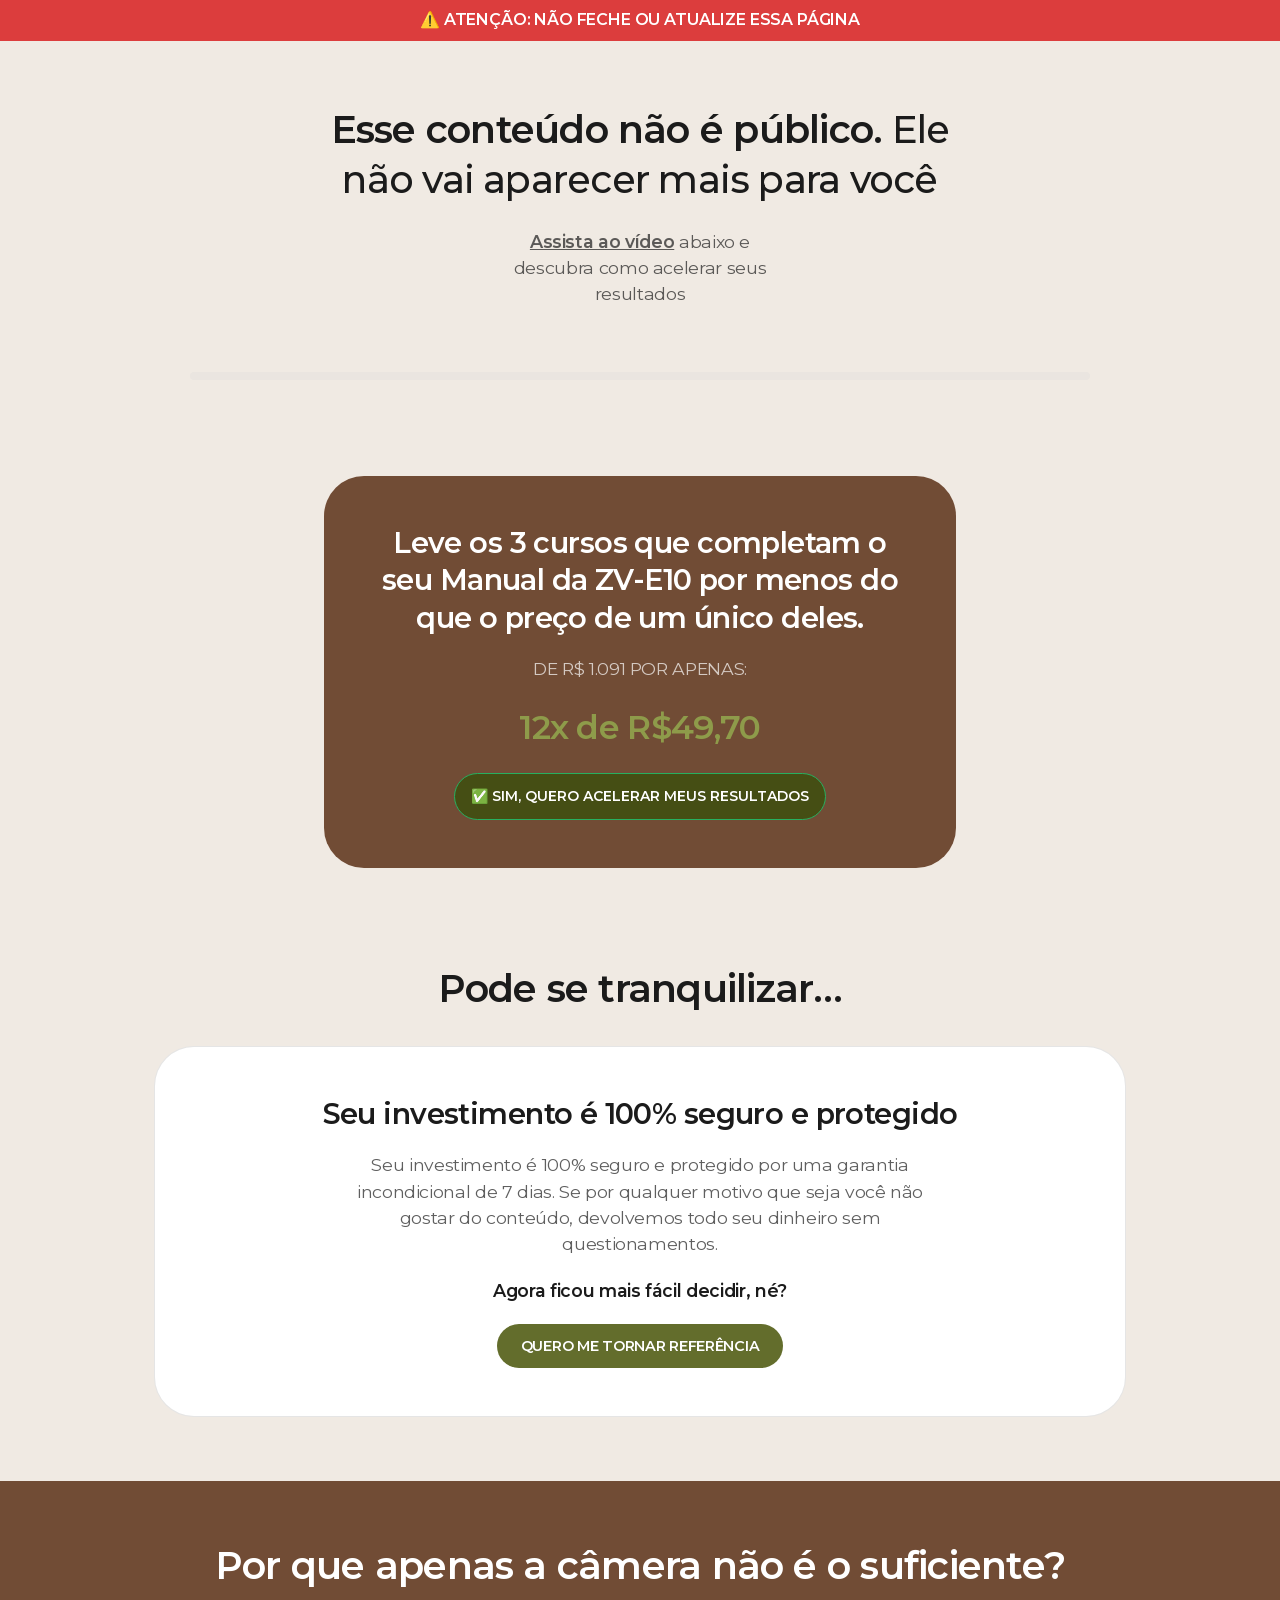
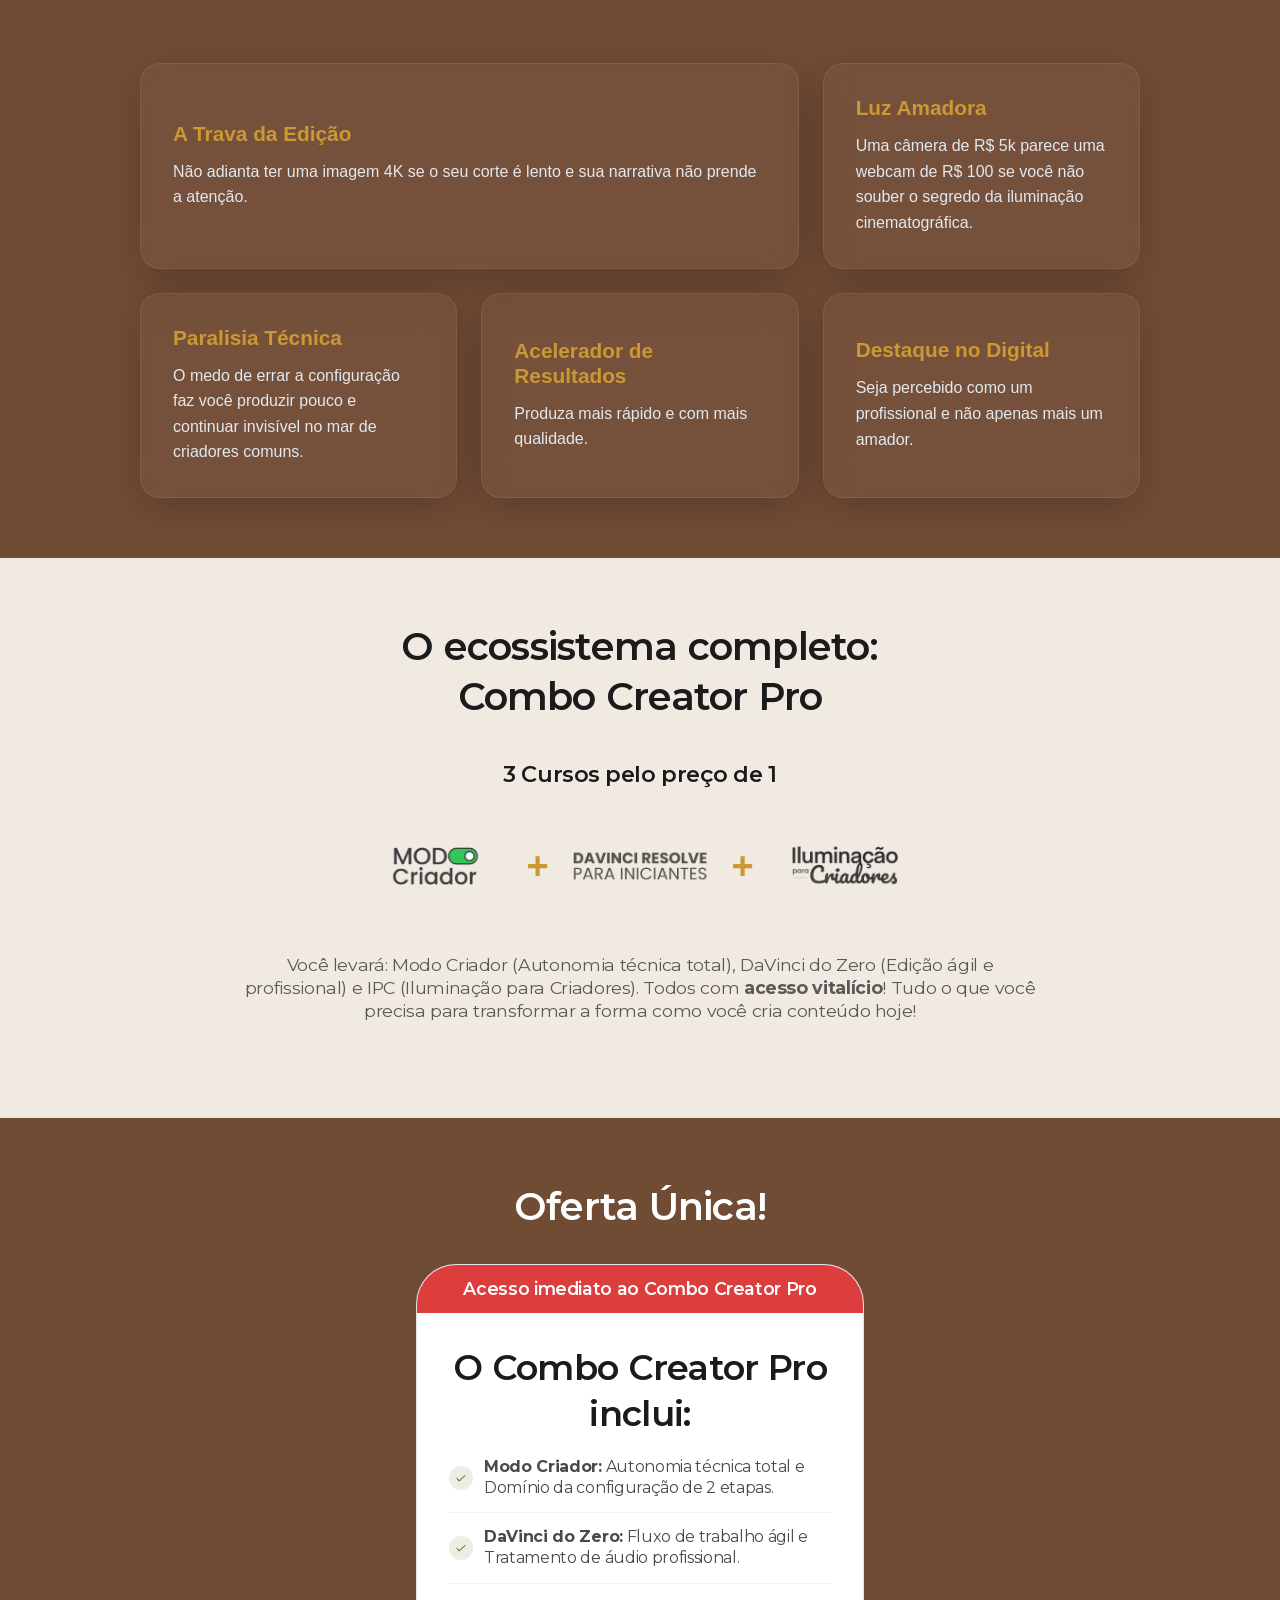
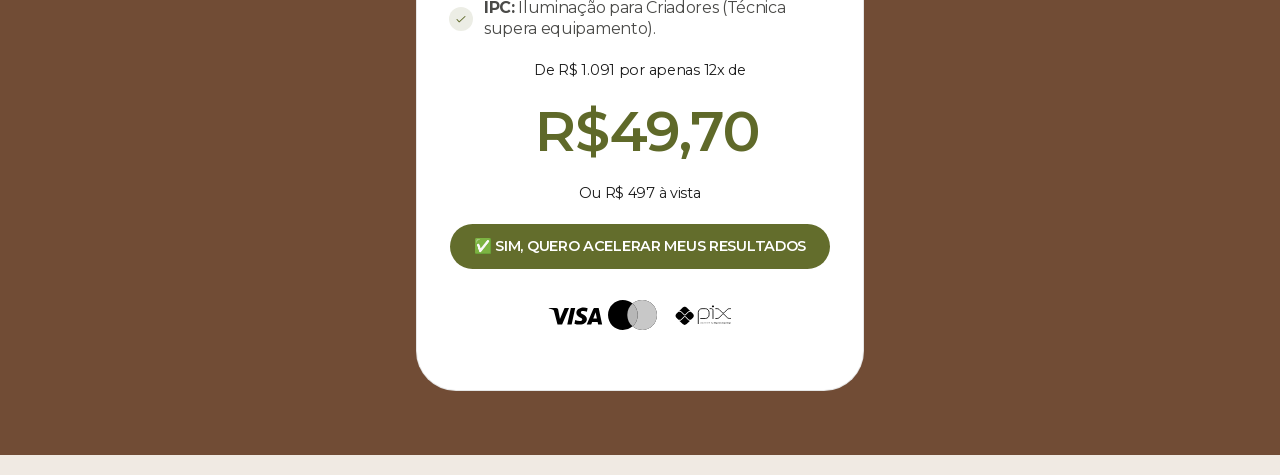
==== index.html @ 93029b3a "feat: add new favicon" ====
<!DOCTYPE html>
<html lang="pt-BR"><head><script data-offline-resolve="1">(function(){
var ASSET_MAP = {"https://cdn.jsdelivr.net/npm/canvas-confetti@1.6.0/dist/confetti.browser.min.js": "assets/9c2ae7a7ca8e4648_confetti.browser.min.js", "https://fonts.googleapis.com/css?family=Montserrat:100,100italic,200,200italic,300,300italic,400,400italic,500,500italic,600,600italic,700,700italic,800,800italic,900,900italic&display=swap": "assets/40aa8c73e7113de6_css.css", "https://mtg.luanacarolinas.com.br/mtg-t001/ved-vagasabertas-a1/": "assets/0551a8cc25f3a5e5_file.html", "https://snippets.kiwify.com/upsell/upsell.min.js": "assets/3e1dc4996cb4e4dd_upsell.min.js", "https://mtg.luanacarolinas.com.br/wp-content/uploads/elementor/css/post-18.css?ver=1782479874": "assets/1e1a571060b846fa_post-18.css", "https://mtg.luanacarolinas.com.br/wp-content/uploads/elementor/css/post-6.css?ver=1782479025": "assets/a987e632057f4e43_post-6.css", "https://mtg.luanacarolinas.com.br/wp-content/plugins/elementor/assets/css/widget-icon-list.min.css?ver=4.1.4": "assets/1b34d4c7324321e3_widget-icon-list.min.css", "https://mtg.luanacarolinas.com.br/wp-content/plugins/hostinger-reach/frontend/dist/blocks/subscription.css?ver=1779173046": "assets/f87844badcff0d96_subscription.css", "https://mtg.luanacarolinas.com.br/wp-content/themes/hello-elementor/assets/css/theme.css?ver=3.4.7": "assets/9a7cfe03ec763818_theme.css", "https://mtg.luanacarolinas.com.br/wp-includes/js/jquery/jquery-migrate.min.js?ver=3.4.1": "assets/5274f11e6fb32ae0_jquery-migrate.min.js", "https://mtg.luanacarolinas.com.br/wp-content/plugins/elementor/assets/css/widget-image.min.css?ver=4.1.4": "assets/fb8690e594b2f9b8_widget-image.min.css", "https://mtg.luanacarolinas.com.br/wp-content/themes/hello-elementor/assets/css/reset.css?ver=3.4.7": "assets/2f01a854a759c0a6_reset.css", "https://mtg.luanacarolinas.com.br/wp-content/plugins/hostinger-reach/frontend/dist/blocks/subscription-view.js?ver=1779173046": "assets/667da1c391bbfb73_subscription-view.js", "https://mtg.luanacarolinas.com.br/wp-content/uploads/2026/03/metedodepagamento.svg": "assets/6ebf91b32d3295dc_metedodepagamento.svg", "https://mtg.luanacarolinas.com.br/wp-content/plugins/pro-elements/assets/css/modules/sticky.min.css?ver=3.35.0": "assets/6f0b2e96bd88c2d8_sticky.min.css", "https://mtg.luanacarolinas.com.br/wp-content/plugins/elementor/assets/css/widget-heading.min.css?ver=4.1.4": "assets/f68e889145cb0e47_widget-heading.min.css", "https://mtg.luanacarolinas.com.br/wp-content/plugins/elementor/assets/css/frontend.min.css?ver=4.1.4": "assets/0a5d398672e25dc7_frontend.min.css", "https://mtg.luanacarolinas.com.br/wp-content/themes/hello-elementor/assets/css/header-footer.css?ver=3.4.7": "assets/5052c28c33de9956_header-footer.css", "https://mtg.luanacarolinas.com.br/wp-includes/js/jquery/jquery.min.js?ver=3.7.1": "assets/cb6f2d32c49d1c2b_jquery.min.js", "https://mtg.luanacarolinas.com.br/wp-content/uploads/2026/03/layouteemtg.webp": "assets/31f260ae510906b6_layouteemtg.webp", "https://fonts.gstatic.com/s/montserrat/v31/JTUSjIg1_i6t8kCHKm459WlhyyTh89Y.woff2": "assets/6438d7b8ea9c7c39_JTUSjIg1_i6t8kCHKm459WlhyyTh89.woff2", "https://mtg.luanacarolinas.com.br/wp-content/themes/hello-elementor/assets/js/hello-frontend.js?ver=3.4.7": "assets/268cae8c2e7a7330_hello-frontend.js", "https://mtg.luanacarolinas.com.br/wp-content/plugins/elementor/assets/js/webpack.runtime.min.js?ver=4.1.4": "assets/8dd3674bae946e2e_webpack.runtime.min.js", "https://mtg.luanacarolinas.com.br/wp-content/plugins/pro-elements/assets/lib/sticky/jquery.sticky.min.js?ver=3.35.0": "assets/34bbd1c367ffc7d8_jquery.sticky.min.js", "https://mtg.luanacarolinas.com.br/wp-includes/js/jquery/ui/core.min.js?ver=1.13.3": "assets/699210a5ed06e497_core.min.js", "https://mtg.luanacarolinas.com.br/wp-includes/js/dist/hooks.min.js?ver=dd5603f07f9220ed27f1": "assets/87cee5f49ba0d301_hooks.min.js", "https://mtg.luanacarolinas.com.br/wp-includes/js/dist/i18n.min.js?ver=c26c3dc7bed366793375": "assets/d4efe709c65438ae_i18n.min.js", "https://mtg.luanacarolinas.com.br/wp-content/plugins/elementor/assets/js/frontend.min.js?ver=4.1.4": "assets/1842d6e4d3c7399f_frontend.min.js", "https://mtg.luanacarolinas.com.br/wp-content/plugins/pro-elements/assets/js/webpack-pro.runtime.min.js?ver=3.35.0": "assets/e8c5718a9e89c04a_webpack-pro.runtime.min.js", "https://mtg.luanacarolinas.com.br/wp-content/plugins/pro-elements/assets/js/frontend.min.js?ver=3.35.0": "assets/4dddc79b1fef51de_frontend.min.js", "https://mtg.luanacarolinas.com.br/wp-content/plugins/elementor/assets/js/frontend-modules.min.js?ver=4.1.4": "assets/c66f47147d5fe3cc_frontend-modules.min.js", "https://scripts.converteai.net/4fb9eb18-4ea1-43bb-a2b2-78e378689895/players/699f2dd544f8b87400f6776c/v4/player.js": "assets/774cac41d117014a_player.js", "https://mtg.luanacarolinas.com.br/wp-content/plugins/pro-elements/assets/js/elements-handlers.min.js?ver=3.35.0": "assets/2c7e6d34bee3736c_elements-handlers.min.js", "https://scripts.converteai.net/lib/js/smartplayer-wc/v4/smartplayer.js": "assets/630f5bf914223290_smartplayer.js", "https://images.converteai.net/4fb9eb18-4ea1-43bb-a2b2-78e378689895/players/699f2dd544f8b87400f6776c/thumbnail.jpg": "assets/6089df1161f300a0_thumbnail.jpg", "https://cdn.converteai.net/4fb9eb18-4ea1-43bb-a2b2-78e378689895/699f2da010f8465bfafad54c/main.m3u8": "assets/0746683cefe63ce1_main.m3u8", "https://cdn.converteai.net/1.mp4": "assets/d597d0dc9218723e_1.mp4", "https://cdn.converteai.net/4fb9eb18-4ea1-43bb-a2b2-78e378689895/699f2da010f8465bfafad54c/video_2.m3u8": "assets/8b54acd3adc513c1_video_2.m3u8", "https://mtg.luanacarolinas.com.br/wp-content/plugins/elementor/assets/js/text-editor.45609661e409413f1cef.bundle.min.js": "assets/4543f55b0b8bc8fe_text-editor.45609661e409413f1c.js", "https://mtg.luanacarolinas.com.br/wp-content/plugins/elementor/assets/js/shared-frontend-handlers.03caa53373b56d3bab67.bundle.min.js": "assets/77c0a6d635dad44b_shared-frontend-handlers.03caa.js", "https://cdn.converteai.net/4fb9eb18-4ea1-43bb-a2b2-78e378689895/699f2da010f8465bfafad54c/video/360p/segment_0.ts": "assets/80f0692305fa3c22_segment_0.ts", "https://cdn.converteai.net/4fb9eb18-4ea1-43bb-a2b2-78e378689895/699f2da010f8465bfafad54c/video_1.m3u8": "assets/4b809116bce939ee_video_1.m3u8", "https://cdn.converteai.net/4fb9eb18-4ea1-43bb-a2b2-78e378689895/699f2da010f8465bfafad54c/video/720p/segment_1.ts": "assets/a8300e080f94e02b_segment_1.ts", "https://cdn.converteai.net/4fb9eb18-4ea1-43bb-a2b2-78e378689895/699f2da010f8465bfafad54c/video/720p/segment_2.ts": "assets/b9c9d6a2c67c7043_segment_2.ts", "https://cdn.converteai.net/4fb9eb18-4ea1-43bb-a2b2-78e378689895/699f2da010f8465bfafad54c/video/720p/segment_3.ts": "assets/0db0a3d8b601f3f5_segment_3.ts", "https://cdn.converteai.net/4fb9eb18-4ea1-43bb-a2b2-78e378689895/699f2da010f8465bfafad54c/video/720p/segment_4.ts": "assets/cc48b2ea3e7c54f9_segment_4.ts", "https://cdn.converteai.net/4fb9eb18-4ea1-43bb-a2b2-78e378689895/699f2da010f8465bfafad54c/video/720p/segment_5.ts": "assets/aedf40d76437d65f_segment_5.ts", "https://cdn.converteai.net/4fb9eb18-4ea1-43bb-a2b2-78e378689895/699f2da010f8465bfafad54c/video/720p/segment_6.ts": "assets/bf0965ba5633ef79_segment_6.ts", "https://cdn.converteai.net/4fb9eb18-4ea1-43bb-a2b2-78e378689895/699f2da010f8465bfafad54c/video/720p/segment_7.ts": "assets/a46f5be2751c8708_segment_7.ts", "https://cdn.converteai.net/4fb9eb18-4ea1-43bb-a2b2-78e378689895/699f2da010f8465bfafad54c/video/720p/segment_8.ts": "assets/4f9fbadc1c9b38ee_segment_8.ts", "https://cdn.converteai.net/4fb9eb18-4ea1-43bb-a2b2-78e378689895/699f2da010f8465bfafad54c/video/720p/segment_9.ts": "assets/df8065a412ce4577_segment_9.ts", "https://cdn.converteai.net/4fb9eb18-4ea1-43bb-a2b2-78e378689895/699f2da010f8465bfafad54c/video/720p/segment_10.ts": "assets/bfb6aa6df47ccf6e_segment_10.ts", "https://cdn.converteai.net/4fb9eb18-4ea1-43bb-a2b2-78e378689895/699f2da010f8465bfafad54c/video/720p/segment_11.ts": "assets/5504f36e799099a6_segment_11.ts", "https://cdn.converteai.net/4fb9eb18-4ea1-43bb-a2b2-78e378689895/699f2da010f8465bfafad54c/video/720p/segment_12.ts": "assets/f34e068df2646047_segment_12.ts", "https://mtg.luanacarolinas.com.br/wp-json/oembed/1.0/embed?url=https%3A%2F%2Fmtg.luanacarolinas.com.br%2Fmtg-t001%2Fved-vagasabertas-a1%2F&format=xml": "assets/aa5dac1223273251_embed", "https://mtg.luanacarolinas.com.br/wp-content/uploads/2026/03/favIconluh-150x150.png": "assets/89cf2a12037422e0_favIconluh-150x150.png", "https://mtg.luanacarolinas.com.br/wp-json/oembed/1.0/embed?url=https%3A%2F%2Fmtg.luanacarolinas.com.br%2Fmtg-t001%2Fved-vagasabertas-a1%2F": "assets/310609e3f74c09a9_embed.json", "https://mtg.luanacarolinas.com.br/wp-json/wp/v2/pages/18": "assets/f032d43cdc2a145d_18.json", "https://mtg.luanacarolinas.com.br/xmlrpc.php?rsd": "assets/0163c8bbd5393208_xmlrpc.php", "https://mtg.luanacarolinas.com.br/comments/feed/": "assets/83f3773671eb65d4_file", "https://mtg.luanacarolinas.com.br/wp-content/uploads/2026/03/layouteemtg-768x864.webp": "assets/329f384632a5d0e0_layouteemtg-768x864.webp", "https://mtg.luanacarolinas.com.br/?p=18": "assets/0551a8cc25f3a5e5_file.html", "https://mtg.luanacarolinas.com.br/wp-content/uploads/2026/03/favIconluh-300x300.png": "assets/357ffc17d3c5f840_favIconluh-300x300.png", "https://mtg.luanacarolinas.com.br/wp-content/uploads/2026/03/layouteemtg-267x300.webp": "assets/ece7a14667156a94_layouteemtg-267x300.webp", "https://mtg.luanacarolinas.com.br/wp-json/": "assets/5e1be5a05a02f6b5_file.json", "https://mtg.luanacarolinas.com.br/feed/": "assets/5b22b0522dc011d7_file"};
// Pre-populate path+query keys: when opened via file://, JS
// resolves '/foo.js' against file://… so we lose the original
// origin. Indexing by pathname+search lets the lookup succeed.
var _add = {};
for (var _k in ASSET_MAP) {
  try { var _u = new URL(_k); _add[_u.pathname + _u.search] = ASSET_MAP[_k]; }
  catch(e){}
}
for (var _k in _add) if (!ASSET_MAP[_k]) ASSET_MAP[_k] = _add[_k];
function resolveLocal(u){
  if (!u || typeof u !== 'string') return null;
  if (u.indexOf('data:') === 0 || u.indexOf('blob:') === 0) return null;
  if (ASSET_MAP[u]) return ASSET_MAP[u];
  try {
    var url = new URL(u, location.href);
    var pq = url.pathname + url.search;
    if (ASSET_MAP[pq]) return ASSET_MAP[pq];
    // The snapshot may be opened from a subdirectory, while
    // ASSET_MAP paths are origin-rooted. Retry with the
    // document's own directory prefix stripped off.
    var dir = location.pathname.replace(/[^/]*$/, '');
    if (dir.length > 1 && pq.indexOf(dir) === 0) {
      var rel = pq.slice(dir.length - 1);
      if (ASSET_MAP[rel]) return ASSET_MAP[rel];
    }
    // Next.js image optimization wrapper — peel the inner CDN URL
    if (/_next\/image$/.test(url.pathname)) {
      var t = url.searchParams.get('url');
      if (t) {
        var dec = decodeURIComponent(t);
        if (ASSET_MAP[dec]) return ASSET_MAP[dec];
        var bare = dec.split('?')[0];
        for (var k in ASSET_MAP) {
          if (k.split('?')[0] === bare) return ASSET_MAP[k];
        }
      }
    }
  } catch(e){}
  return null;
}
function rewriteSrcset(s){
  if (!s || typeof s !== 'string') return s;
  return s.split(',').map(function(it){
    var p = it.trim().split(/\s+/);
    var loc = resolveLocal(p[0]);
    if (loc) p[0] = loc;
    return p.join(' ');
  }).join(', ');
}
// Patch property setters: el.src = '...' / el.href = '...'
// IMPORTANT: skip rewrite when the element has crossOrigin set.
// WebGL textures (UnicornStudio, Three.js, etc.) are loaded via
//   img.crossOrigin = 'anonymous'; img.src = 'https://cdn/...'
// and consumed via gl.texImage2D. file:// resources have no CORS
// headers, so rewriting to local makes WebGL reject the texture
// (Access blocked by CORS policy → black/missing 3D scene).
// Better to keep the original URL: works online, fails offline,
// matches non-patched behaviour.
function patchSetter(klass, prop, transform){
  if (!klass || !klass.prototype) return;
  var desc = Object.getOwnPropertyDescriptor(klass.prototype, prop);
  if (!desc || !desc.set) return;
  Object.defineProperty(klass.prototype, prop, {
    configurable: true,
    get: desc.get,
    set: function(v){
      try {
        if (transform === 'srcset') {
          v = rewriteSrcset(v);
        } else {
          // Captured runtime resource (UnicornStudio texture,
          // etc.) → serve as a data: URI. data: never CORS-
          // taints a WebGL canvas, unlike a file:// texture,
          // so gl.texImage2D still accepts it offline.
          var du = window.__offlineDataUri && window.__offlineDataUri(v);
          if (du) { v = du; }
          else if (!this.crossOrigin) {
            var loc = resolveLocal(v); if (loc) v = loc;
          }
        }
      } catch(e){}
      desc.set.call(this, v);
    }
  });
}
patchSetter(window.HTMLScriptElement, 'src');
patchSetter(window.HTMLLinkElement, 'href');
patchSetter(window.HTMLImageElement, 'src');
patchSetter(window.HTMLImageElement, 'srcset', 'srcset');
patchSetter(window.HTMLSourceElement, 'src');
patchSetter(window.HTMLSourceElement, 'srcset', 'srcset');
patchSetter(window.HTMLMediaElement, 'src');
patchSetter(window.HTMLIFrameElement, 'src');
// Patch setAttribute too — some libs use it instead of property set
var _setAttr = Element.prototype.setAttribute;
Element.prototype.setAttribute = function(name, value){
  try {
    if (typeof value === 'string') {
      if (name === 'src' || name === 'href') {
        var du = window.__offlineDataUri && window.__offlineDataUri(value);
        if (du) { value = du; }
        else if (!this.crossOrigin) {
          var loc = resolveLocal(value); if (loc) value = loc;
        }
      } else if (name === 'srcset' && !this.crossOrigin) {
        value = rewriteSrcset(value);
      }
    }
  } catch(e){}
  return _setAttr.call(this, name, value);
};
// Expose for the late-init script in body
window.__resolveLocal = resolveLocal;
window.__rewriteSrcset = rewriteSrcset;
})();</script>
<meta charset="utf-8"/>
<script>!function(i,n){i._plt=i._plt||(n&&n.timeOrigin?n.timeOrigin+n.now():Date.now())}(window,performance);</script>
<link rel="preload" href="https://scripts.converteai.net/808eb86e-5343-4bb3-a93a-b5c65c959b16/players/69b819c8005f4e6dadb28cc8/v4/player.js" as="script">
<link rel="preload" href="https://scripts.converteai.net/lib/js/smartplayer-wc/v4/smartplayer.js" as="script">
<link rel="preload" href="https://cdn.converteai.net/808eb86e-5343-4bb3-a93a-b5c65c959b16/69b8165aec3c62fc7c245449/main.m3u8" as="fetch">
<link rel="dns-prefetch" href="https://cdn.converteai.net">
<link rel="dns-prefetch" href="https://scripts.converteai.net">
<link rel="dns-prefetch" href="https://images.converteai.net">
<link rel="dns-prefetch" href="https://license.vturb.com">
<meta content="index, follow, max-image-preview:large, max-snippet:-1, max-video-preview:-1" name="robots"/>
<!-- This site is optimized with the Yoast SEO plugin v27.2 - https://yoast.com/product/yoast-seo-wordpress/ -->
<title>Combo Creator Pro</title>
<link href="assets/0551a8cc25f3a5e5_file.html" rel="canonical"/>
<meta content="pt_BR" property="og:locale"/>
<meta content="article" property="og:type"/>
<meta content="mtg.luanacarolinas.com.br" property="og:title"/>
<meta content="⚠️ ATENÇÃO: NÃO FECHE OU ATUALIZE ESSA PÁGINA Esse conteúdo não é público. Ele não vai aparecer mais para você Assista ao vídeo abaixo e descubra como acelerar seus resultados Você quer dar o próximo passo e se tornar a escolha óbvia na sua área? DE R$997 POR APENAS: 12x de R$41,06 SIM, EU ACEITO […]" property="og:description"/>
<meta content="https://mtg.luanacarolinas.com.br/mtg-t001/ved-vagasabertas-a1/" property="og:url"/>
<meta content="mtg.luanacarolinas.com.br" property="og:site_name"/>
<meta content="2026-03-21T19:32:49+00:00" property="article:modified_time"/>
<meta content="https://mtg.luanacarolinas.com.br/wp-content/uploads/2026/03/openon.webp" property="og:image"/>
<meta content="1800" property="og:image:width"/>
<meta content="900" property="og:image:height"/>
<meta content="image/webp" property="og:image:type"/>
<meta content="summary_large_image" name="twitter:card"/>
<meta content="Est. tempo de leitura" name="twitter:label1"/>
<meta content="3 minutos" name="twitter:data1"/>
<script class="yoast-schema-graph" type="application/ld+json">{"@context":"https://schema.org","@graph":[{"@type":"WebPage","@id":"https://mtg.luanacarolinas.com.br/mtg-t001/ved-vagasabertas-a1/","url":"https://mtg.luanacarolinas.com.br/mtg-t001/ved-vagasabertas-a1/","name":"mtg.luanacarolinas.com.br","isPartOf":{"@id":"https://mtg.luanacarolinas.com.br/#website"},"primaryImageOfPage":{"@id":"https://mtg.luanacarolinas.com.br/mtg-t001/ved-vagasabertas-a1/#primaryimage"},"image":{"@id":"https://mtg.luanacarolinas.com.br/mtg-t001/ved-vagasabertas-a1/#primaryimage"},"thumbnailUrl":"https://mtg.luanacarolinas.com.br/wp-content/uploads/2026/03/openon.webp","datePublished":"2026-03-21T16:19:10+00:00","dateModified":"2026-03-21T19:32:49+00:00","breadcrumb":{"@id":"https://mtg.luanacarolinas.com.br/mtg-t001/ved-vagasabertas-a1/#breadcrumb"},"inLanguage":"pt-BR","potentialAction":[{"@type":"ReadAction","target":["https://mtg.luanacarolinas.com.br/mtg-t001/ved-vagasabertas-a1/"]}]},{"@type":"ImageObject","inLanguage":"pt-BR","@id":"https://mtg.luanacarolinas.com.br/mtg-t001/ved-vagasabertas-a1/#primaryimage","url":"https://mtg.luanacarolinas.com.br/wp-content/uploads/2026/03/openon.webp","contentUrl":"https://mtg.luanacarolinas.com.br/wp-content/uploads/2026/03/openon.webp","width":1800,"height":900},{"@type":"BreadcrumbList","@id":"https://mtg.luanacarolinas.com.br/mtg-t001/ved-vagasabertas-a1/#breadcrumb","itemListElement":[{"@type":"ListItem","position":1,"name":"Home","item":"https://mtg.luanacarolinas.com.br/"},{"@type":"ListItem","position":2,"name":"Método Guia","item":"https://mtg.luanacarolinas.com.br/mtg-t001/"},{"@type":"ListItem","position":3,"name":"MTG a1"}]},{"@type":"WebSite","@id":"https://mtg.luanacarolinas.com.br/#website","url":"https://mtg.luanacarolinas.com.br/","name":"mtg.luanacarolinas.com.br","description":"","potentialAction":[{"@type":"SearchAction","target":{"@type":"EntryPoint","urlTemplate":"https://mtg.luanacarolinas.com.br/?s={search_term_string}"},"query-input":{"@type":"PropertyValueSpecification","valueRequired":true,"valueName":"search_term_string"}}],"inLanguage":"pt-BR"}]}</script>
<!-- / Yoast SEO plugin. -->
<link href="assets/5b22b0522dc011d7_file" rel="alternate" title="Feed para mtg.luanacarolinas.com.br »" type="application/rss+xml"/>
<link href="assets/83f3773671eb65d4_file" rel="alternate" title="Feed de comentários para mtg.luanacarolinas.com.br »" type="application/rss+xml"/>
<link href="assets/310609e3f74c09a9_embed.json" rel="alternate" title="oEmbed (JSON)" type="application/json+oembed"/>
<link href="assets/aa5dac1223273251_embed" rel="alternate" title="oEmbed (XML)" type="text/xml+oembed"/>
<style id="wp-img-auto-sizes-contain-inline-css">
img:is([sizes=auto i],[sizes^="auto," i]){contain-intrinsic-size:3000px 1500px}
/*# sourceURL=wp-img-auto-sizes-contain-inline-css */
</style>
<style id="wp-emoji-styles-inline-css">

	img.wp-smiley, img.emoji {
		display: inline !important;
		border: none !important;
		box-shadow: none !important;
		height: 1em !important;
		width: 1em !important;
		margin: 0 0.07em !important;
		vertical-align: -0.1em !important;
		background: none !important;
		padding: 0 !important;
	}
/*# sourceURL=wp-emoji-styles-inline-css */
</style>
<style id="global-styles-inline-css">
:root{--wp--preset--aspect-ratio--square: 1;--wp--preset--aspect-ratio--4-3: 4/3;--wp--preset--aspect-ratio--3-4: 3/4;--wp--preset--aspect-ratio--3-2: 3/2;--wp--preset--aspect-ratio--2-3: 2/3;--wp--preset--aspect-ratio--16-9: 16/9;--wp--preset--aspect-ratio--9-16: 9/16;--wp--preset--color--black: #000000;--wp--preset--color--cyan-bluish-gray: #abb8c3;--wp--preset--color--white: #ffffff;--wp--preset--color--pale-pink: #f78da7;--wp--preset--color--vivid-red: #cf2e2e;--wp--preset--color--luminous-vivid-orange: #ff6900;--wp--preset--color--luminous-vivid-amber: #fcb900;--wp--preset--color--light-green-cyan: #7bdcb5;--wp--preset--color--vivid-green-cyan: #00d084;--wp--preset--color--pale-cyan-blue: #8ed1fc;--wp--preset--color--vivid-cyan-blue: #0693e3;--wp--preset--color--vivid-purple: #9b51e0;--wp--preset--gradient--vivid-cyan-blue-to-vivid-purple: linear-gradient(135deg,rgb(6,147,227) 0%,rgb(155,81,224) 100%);--wp--preset--gradient--light-green-cyan-to-vivid-green-cyan: linear-gradient(135deg,rgb(122,220,180) 0%,rgb(0,208,130) 100%);--wp--preset--gradient--luminous-vivid-amber-to-luminous-vivid-orange: linear-gradient(135deg,rgb(252,185,0) 0%,rgb(255,105,0) 100%);--wp--preset--gradient--luminous-vivid-orange-to-vivid-red: linear-gradient(135deg,rgb(255,105,0) 0%,rgb(207,46,46) 100%);--wp--preset--gradient--very-light-gray-to-cyan-bluish-gray: linear-gradient(135deg,rgb(238,238,238) 0%,rgb(169,184,195) 100%);--wp--preset--gradient--cool-to-warm-spectrum: linear-gradient(135deg,rgb(74,234,220) 0%,rgb(151,120,209) 20%,rgb(207,42,186) 40%,rgb(238,44,130) 60%,rgb(251,105,98) 80%,rgb(254,248,76) 100%);--wp--preset--gradient--blush-light-purple: linear-gradient(135deg,rgb(255,206,236) 0%,rgb(152,150,240) 100%);--wp--preset--gradient--blush-bordeaux: linear-gradient(135deg,rgb(254,205,165) 0%,rgb(254,45,45) 50%,rgb(107,0,62) 100%);--wp--preset--gradient--luminous-dusk: linear-gradient(135deg,rgb(255,203,112) 0%,rgb(199,81,192) 50%,rgb(65,88,208) 100%);--wp--preset--gradient--pale-ocean: linear-gradient(135deg,rgb(255,245,203) 0%,rgb(182,227,212) 50%,rgb(51,167,181) 100%);--wp--preset--gradient--electric-grass: linear-gradient(135deg,rgb(202,248,128) 0%,rgb(113,206,126) 100%);--wp--preset--gradient--midnight: linear-gradient(135deg,rgb(2,3,129) 0%,rgb(40,116,252) 100%);--wp--preset--font-size--small: 13px;--wp--preset--font-size--medium: 20px;--wp--preset--font-size--large: 36px;--wp--preset--font-size--x-large: 42px;--wp--preset--spacing--20: 0.44rem;--wp--preset--spacing--30: 0.67rem;--wp--preset--spacing--40: 1rem;--wp--preset--spacing--50: 1.5rem;--wp--preset--spacing--60: 2.25rem;--wp--preset--spacing--70: 3.38rem;--wp--preset--spacing--80: 5.06rem;--wp--preset--shadow--natural: 6px 6px 9px rgba(0, 0, 0, 0.2);--wp--preset--shadow--deep: 12px 12px 50px rgba(0, 0, 0, 0.4);--wp--preset--shadow--sharp: 6px 6px 0px rgba(0, 0, 0, 0.2);--wp--preset--shadow--outlined: 6px 6px 0px -3px rgb(255, 255, 255), 6px 6px rgb(0, 0, 0);--wp--preset--shadow--crisp: 6px 6px 0px rgb(0, 0, 0);}:root { --wp--style--global--content-size: 800px;--wp--style--global--wide-size: 1200px; }:where(body) { margin: 0; }.wp-site-blocks > .alignleft { float: left; margin-right: 2em; }.wp-site-blocks > .alignright { float: right; margin-left: 2em; }.wp-site-blocks > .aligncenter { justify-content: center; margin-left: auto; margin-right: auto; }:where(.wp-site-blocks) > * { margin-block-start: 24px; margin-block-end: 0; }:where(.wp-site-blocks) > :first-child { margin-block-start: 0; }:where(.wp-site-blocks) > :last-child { margin-block-end: 0; }:root { --wp--style--block-gap: 24px; }:root :where(.is-layout-flow) > :first-child{margin-block-start: 0;}:root :where(.is-layout-flow) > :last-child{margin-block-end: 0;}:root :where(.is-layout-flow) > *{margin-block-start: 24px;margin-block-end: 0;}:root :where(.is-layout-constrained) > :first-child{margin-block-start: 0;}:root :where(.is-layout-constrained) > :last-child{margin-block-end: 0;}:root :where(.is-layout-constrained) > *{margin-block-start: 24px;margin-block-end: 0;}:root :where(.is-layout-flex){gap: 24px;}:root :where(.is-layout-grid){gap: 24px;}.is-layout-flow > .alignleft{float: left;margin-inline-start: 0;margin-inline-end: 2em;}.is-layout-flow > .alignright{float: right;margin-inline-start: 2em;margin-inline-end: 0;}.is-layout-flow > .aligncenter{margin-left: auto !important;margin-right: auto !important;}.is-layout-constrained > .alignleft{float: left;margin-inline-start: 0;margin-inline-end: 2em;}.is-layout-constrained > .alignright{float: right;margin-inline-start: 2em;margin-inline-end: 0;}.is-layout-constrained > .aligncenter{margin-left: auto !important;margin-right: auto !important;}.is-layout-constrained > :where(:not(.alignleft):not(.alignright):not(.alignfull)){max-width: var(--wp--style--global--content-size);margin-left: auto !important;margin-right: auto !important;}.is-layout-constrained > .alignwide{max-width: var(--wp--style--global--wide-size);}body .is-layout-flex{display: flex;}.is-layout-flex{flex-wrap: wrap;align-items: center;}.is-layout-flex > :is(*, div){margin: 0;}body .is-layout-grid{display: grid;}.is-layout-grid > :is(*, div){margin: 0;}body{padding-top: 0px;padding-right: 0px;padding-bottom: 0px;padding-left: 0px;}a:where(:not(.wp-element-button)){text-decoration: underline;}:root :where(.wp-element-button, .wp-block-button__link){background-color: #32373c;border-width: 0;color: #fff;font-family: inherit;font-size: inherit;font-style: inherit;font-weight: inherit;letter-spacing: inherit;line-height: inherit;padding-top: calc(0.667em + 2px);padding-right: calc(1.333em + 2px);padding-bottom: calc(0.667em + 2px);padding-left: calc(1.333em + 2px);text-decoration: none;text-transform: inherit;}.has-black-color{color: var(--wp--preset--color--black) !important;}.has-cyan-bluish-gray-color{color: var(--wp--preset--color--cyan-bluish-gray) !important;}.has-white-color{color: var(--wp--preset--color--white) !important;}.has-pale-pink-color{color: var(--wp--preset--color--pale-pink) !important;}.has-vivid-red-color{color: var(--wp--preset--color--vivid-red) !important;}.has-luminous-vivid-orange-color{color: var(--wp--preset--color--luminous-vivid-orange) !important;}.has-luminous-vivid-amber-color{color: var(--wp--preset--color--luminous-vivid-amber) !important;}.has-light-green-cyan-color{color: var(--wp--preset--color--light-green-cyan) !important;}.has-vivid-green-cyan-color{color: var(--wp--preset--color--vivid-green-cyan) !important;}.has-pale-cyan-blue-color{color: var(--wp--preset--color--pale-cyan-blue) !important;}.has-vivid-cyan-blue-color{color: var(--wp--preset--color--vivid-cyan-blue) !important;}.has-vivid-purple-color{color: var(--wp--preset--color--vivid-purple) !important;}.has-black-background-color{background-color: var(--wp--preset--color--black) !important;}.has-cyan-bluish-gray-background-color{background-color: var(--wp--preset--color--cyan-bluish-gray) !important;}.has-white-background-color{background-color: var(--wp--preset--color--white) !important;}.has-pale-pink-background-color{background-color: var(--wp--preset--color--pale-pink) !important;}.has-vivid-red-background-color{background-color: var(--wp--preset--color--vivid-red) !important;}.has-luminous-vivid-orange-background-color{background-color: var(--wp--preset--color--luminous-vivid-orange) !important;}.has-luminous-vivid-amber-background-color{background-color: var(--wp--preset--color--luminous-vivid-amber) !important;}.has-light-green-cyan-background-color{background-color: var(--wp--preset--color--light-green-cyan) !important;}.has-vivid-green-cyan-background-color{background-color: var(--wp--preset--color--vivid-green-cyan) !important;}.has-pale-cyan-blue-background-color{background-color: var(--wp--preset--color--pale-cyan-blue) !important;}.has-vivid-cyan-blue-background-color{background-color: var(--wp--preset--color--vivid-cyan-blue) !important;}.has-vivid-purple-background-color{background-color: var(--wp--preset--color--vivid-purple) !important;}.has-black-border-color{border-color: var(--wp--preset--color--black) !important;}.has-cyan-bluish-gray-border-color{border-color: var(--wp--preset--color--cyan-bluish-gray) !important;}.has-white-border-color{border-color: var(--wp--preset--color--white) !important;}.has-pale-pink-border-color{border-color: var(--wp--preset--color--pale-pink) !important;}.has-vivid-red-border-color{border-color: var(--wp--preset--color--vivid-red) !important;}.has-luminous-vivid-orange-border-color{border-color: var(--wp--preset--color--luminous-vivid-orange) !important;}.has-luminous-vivid-amber-border-color{border-color: var(--wp--preset--color--luminous-vivid-amber) !important;}.has-light-green-cyan-border-color{border-color: var(--wp--preset--color--light-green-cyan) !important;}.has-vivid-green-cyan-border-color{border-color: var(--wp--preset--color--vivid-green-cyan) !important;}.has-pale-cyan-blue-border-color{border-color: var(--wp--preset--color--pale-cyan-blue) !important;}.has-vivid-cyan-blue-border-color{border-color: var(--wp--preset--color--vivid-cyan-blue) !important;}.has-vivid-purple-border-color{border-color: var(--wp--preset--color--vivid-purple) !important;}.has-vivid-cyan-blue-to-vivid-purple-gradient-background{background: var(--wp--preset--gradient--vivid-cyan-blue-to-vivid-purple) !important;}.has-light-green-cyan-to-vivid-green-cyan-gradient-background{background: var(--wp--preset--gradient--light-green-cyan-to-vivid-green-cyan) !important;}.has-luminous-vivid-amber-to-luminous-vivid-orange-gradient-background{background: var(--wp--preset--gradient--luminous-vivid-amber-to-luminous-vivid-orange) !important;}.has-luminous-vivid-orange-to-vivid-red-gradient-background{background: var(--wp--preset--gradient--luminous-vivid-orange-to-vivid-red) !important;}.has-very-light-gray-to-cyan-bluish-gray-gradient-background{background: var(--wp--preset--gradient--very-light-gray-to-cyan-bluish-gray) !important;}.has-cool-to-warm-spectrum-gradient-background{background: var(--wp--preset--gradient--cool-to-warm-spectrum) !important;}.has-blush-light-purple-gradient-background{background: var(--wp--preset--gradient--blush-light-purple) !important;}.has-blush-bordeaux-gradient-background{background: var(--wp--preset--gradient--blush-bordeaux) !important;}.has-luminous-dusk-gradient-background{background: var(--wp--preset--gradient--luminous-dusk) !important;}.has-pale-ocean-gradient-background{background: var(--wp--preset--gradient--pale-ocean) !important;}.has-electric-grass-gradient-background{background: var(--wp--preset--gradient--electric-grass) !important;}.has-midnight-gradient-background{background: var(--wp--preset--gradient--midnight) !important;}.has-small-font-size{font-size: var(--wp--preset--font-size--small) !important;}.has-medium-font-size{font-size: var(--wp--preset--font-size--medium) !important;}.has-large-font-size{font-size: var(--wp--preset--font-size--large) !important;}.has-x-large-font-size{font-size: var(--wp--preset--font-size--x-large) !important;}
:root :where(.wp-block-pullquote){font-size: 1.5em;line-height: 1.6;}
/*# sourceURL=global-styles-inline-css */
</style>
<link href="assets/f87844badcff0d96_subscription.css" id="hostinger-reach-subscription-block-css" media="all" rel="stylesheet"/>
<link href="assets/2f01a854a759c0a6_reset.css" id="hello-elementor-css" media="all" rel="stylesheet"/>
<link href="assets/9a7cfe03ec763818_theme.css" id="hello-elementor-theme-style-css" media="all" rel="stylesheet"/>
<link href="assets/5052c28c33de9956_header-footer.css" id="hello-elementor-header-footer-css" media="all" rel="stylesheet"/>
<link href="assets/0a5d398672e25dc7_frontend.min.css" id="elementor-frontend-css" media="all" rel="stylesheet"/>
<link href="assets/a987e632057f4e43_post-6.css" id="elementor-post-6-css" media="all" rel="stylesheet"/>
<link href="assets/6f0b2e96bd88c2d8_sticky.min.css" id="e-sticky-css" media="all" rel="stylesheet"/>
<link href="assets/f68e889145cb0e47_widget-heading.min.css" id="widget-heading-css" media="all" rel="stylesheet"/>
<link href="assets/fb8690e594b2f9b8_widget-image.min.css" id="widget-image-css" media="all" rel="stylesheet"/>
<link href="assets/1b34d4c7324321e3_widget-icon-list.min.css" id="widget-icon-list-css" media="all" rel="stylesheet"/>
<link href="assets/1e1a571060b846fa_post-18.css" id="elementor-post-18-css" media="all" rel="stylesheet"/>
<link href="assets/40aa8c73e7113de6_css.css" id="elementor-gf-montserrat-css" media="all" rel="stylesheet"/>
<script id="jquery-core-js" src="assets/cb6f2d32c49d1c2b_jquery.min.js"></script>
<script id="jquery-migrate-js" src="assets/5274f11e6fb32ae0_jquery-migrate.min.js"></script>
<link href="assets/5e1be5a05a02f6b5_file.json" rel="https://api.w.org/"/><link href="assets/f032d43cdc2a145d_18.json" rel="alternate" title="JSON" type="application/json"/><link href="assets/0163c8bbd5393208_xmlrpc.php" rel="EditURI" title="RSD" type="application/rsd+xml"/>
<meta content="WordPress 6.9.4" name="generator"/>
<link href="assets/0551a8cc25f3a5e5_file.html" rel="shortlink"/>
<meta content="Elementor 4.1.4; features: e_font_icon_svg, additional_custom_breakpoints; settings: css_print_method-external, google_font-enabled, font_display-swap" name="generator"/>
<script type="text/javascript">
    (function(c,l,a,r,i,t,y){
        c[a]=c[a]function(){(c[a].q=c[a].q
[]).push(arguments)};
        t=l.createElement(r);t.async=1;t.src="https://www.clarity.ms/tag/"+i;
        y=l.getElementsByTagName(r)[0];y.parentNode.insertBefore(t,y);
    })(window, document, "clarity", "script", "n6btgirbq6");
</script>
<style>
				.e-con.e-parent:nth-of-type(n+4):not(.e-lazyloaded):not(.e-no-lazyload),
				.e-con.e-parent:nth-of-type(n+4):not(.e-lazyloaded):not(.e-no-lazyload) * {
					background-image: none !important;
				}
				@media screen and (max-height: 1024px) {
					.e-con.e-parent:nth-of-type(n+3):not(.e-lazyloaded):not(.e-no-lazyload),
					.e-con.e-parent:nth-of-type(n+3):not(.e-lazyloaded):not(.e-no-lazyload) * {
						background-image: none !important;
					}
				}
				@media screen and (max-height: 640px) {
					.e-con.e-parent:nth-of-type(n+2):not(.e-lazyloaded):not(.e-no-lazyload),
					.e-con.e-parent:nth-of-type(n+2):not(.e-lazyloaded):not(.e-no-lazyload) * {
						background-image: none !important;
					}
				}
			</style>
<link href="assets/favicon.png" rel="icon"/>
<link href="assets/favicon.png" rel="apple-touch-icon"/>
<meta content="assets/favicon.png" name="msapplication-TileImage"/>
<meta content="width=device-width, initial-scale=1.0, viewport-fit=cover" name="viewport"/><script async="" src="assets/774cac41d117014a_player.js"></script><style>.tippy-box[data-animation=fade][data-state=hidden]{opacity:0}[data-tippy-root]{max-width:calc(100vw - 10px)}.tippy-box{position:relative;background-color:#333;color:#fff;border-radius:4px;font-size:14px;line-height:1.4;white-space:normal;outline:0;transition-property:transform,visibility,opacity}.tippy-box[data-placement^=top]>.tippy-arrow{bottom:0}.tippy-box[data-placement^=top]>.tippy-arrow:before{bottom:-7px;left:0;border-width:8px 8px 0;border-top-color:initial;transform-origin:center top}.tippy-box[data-placement^=bottom]>.tippy-arrow{top:0}.tippy-box[data-placement^=bottom]>.tippy-arrow:before{top:-7px;left:0;border-width:0 8px 8px;border-bottom-color:initial;transform-origin:center bottom}.tippy-box[data-placement^=left]>.tippy-arrow{right:0}.tippy-box[data-placement^=left]>.tippy-arrow:before{border-width:8px 0 8px 8px;border-left-color:initial;right:-7px;transform-origin:center left}.tippy-box[data-placement^=right]>.tippy-arrow{left:0}.tippy-box[data-placement^=right]>.tippy-arrow:before{left:-7px;border-width:8px 8px 8px 0;border-right-color:initial;transform-origin:center right}.tippy-box[data-inertia][data-state=visible]{transition-timing-function:cubic-bezier(.54,1.5,.38,1.11)}.tippy-arrow{width:16px;height:16px;color:#333}.tippy-arrow:before{content:"";position:absolute;border-color:transparent;border-style:solid}.tippy-content{position:relative;padding:5px 9px;z-index:1}.kw-form-select-kiwi{background-image:url("data:image/svg+xml;charset=utf-8,%3Csvg xmlns='http://www.w3.org/2000/svg' fill='none' viewBox='0 0 20 20'%3E%3Cpath stroke='%23a0aec0' stroke-linecap='round' stroke-linejoin='round' stroke-width='1.5' d='M6 8l4 4 4-4'/%3E%3C/svg%3E");background-position:right 8px center;background-repeat:no-repeat;background-size:1.5em 1.5em;-webkit-print-color-adjust:exact;print-color-adjust:exact;-webkit-appearance:none;-moz-appearance:none;appearance:none;background-color:#fff;border-color:#a0aec0;border-radius:0;padding:8px 12px;font-size:1}.kw-form-select-kiwi:focus{outline:2px solid transparent;outline-offset:2px;--tw-ring-inset: var(--tw-empty, );--tw-ring-offset-width: 0px;--tw-ring-offset-color: #fff;--tw-ring-color: #3182ce;--tw-ring-offset-shadow: var(--tw-ring-inset) 0 0 0 var(--tw-ring-offset-width) var(--tw-ring-offset-color);--tw-ring-shadow: var(--tw-ring-inset) 0 0 0 calc(1px + var(--tw-ring-offset-width)) var(--tw-ring-color);box-shadow:var(--tw-ring-offset-shadow),var(--tw-ring-shadow),var(--tw-shadow, 0 0 transparent);border-color:#3182ce}*,:before,:after{--tw-border-spacing-x: 0;--tw-border-spacing-y: 0;--tw-translate-x: 0;--tw-translate-y: 0;--tw-rotate: 0;--tw-skew-x: 0;--tw-skew-y: 0;--tw-scale-x: 1;--tw-scale-y: 1;--tw-pan-x: ;--tw-pan-y: ;--tw-pinch-zoom: ;--tw-scroll-snap-strictness: proximity;--tw-gradient-from-position: ;--tw-gradient-via-position: ;--tw-gradient-to-position: ;--tw-ordinal: ;--tw-slashed-zero: ;--tw-numeric-figure: ;--tw-numeric-spacing: ;--tw-numeric-fraction: ;--tw-ring-inset: ;--tw-ring-offset-width: 0px;--tw-ring-offset-color: #fff;--tw-ring-color: rgb(59 130 246 / .5);--tw-ring-offset-shadow: 0 0 #0000;--tw-ring-shadow: 0 0 #0000;--tw-shadow: 0 0 #0000;--tw-shadow-colored: 0 0 #0000;--tw-blur: ;--tw-brightness: ;--tw-contrast: ;--tw-grayscale: ;--tw-hue-rotate: ;--tw-invert: ;--tw-saturate: ;--tw-sepia: ;--tw-drop-shadow: ;--tw-backdrop-blur: ;--tw-backdrop-brightness: ;--tw-backdrop-contrast: ;--tw-backdrop-grayscale: ;--tw-backdrop-hue-rotate: ;--tw-backdrop-invert: ;--tw-backdrop-opacity: ;--tw-backdrop-saturate: ;--tw-backdrop-sepia: ;--tw-contain-size: ;--tw-contain-layout: ;--tw-contain-paint: ;--tw-contain-style: }::backdrop{--tw-border-spacing-x: 0;--tw-border-spacing-y: 0;--tw-translate-x: 0;--tw-translate-y: 0;--tw-rotate: 0;--tw-skew-x: 0;--tw-skew-y: 0;--tw-scale-x: 1;--tw-scale-y: 1;--tw-pan-x: ;--tw-pan-y: ;--tw-pinch-zoom: ;--tw-scroll-snap-strictness: proximity;--tw-gradient-from-position: ;--tw-gradient-via-position: ;--tw-gradient-to-position: ;--tw-ordinal: ;--tw-slashed-zero: ;--tw-numeric-figure: ;--tw-numeric-spacing: ;--tw-numeric-fraction: ;--tw-ring-inset: ;--tw-ring-offset-width: 0px;--tw-ring-offset-color: #fff;--tw-ring-color: rgb(59 130 246 / .5);--tw-ring-offset-shadow: 0 0 #0000;--tw-ring-shadow: 0 0 #0000;--tw-shadow: 0 0 #0000;--tw-shadow-colored: 0 0 #0000;--tw-blur: ;--tw-brightness: ;--tw-contrast: ;--tw-grayscale: ;--tw-hue-rotate: ;--tw-invert: ;--tw-saturate: ;--tw-sepia: ;--tw-drop-shadow: ;--tw-backdrop-blur: ;--tw-backdrop-brightness: ;--tw-backdrop-contrast: ;--tw-backdrop-grayscale: ;--tw-backdrop-hue-rotate: ;--tw-backdrop-invert: ;--tw-backdrop-opacity: ;--tw-backdrop-saturate: ;--tw-backdrop-sepia: ;--tw-contain-size: ;--tw-contain-layout: ;--tw-contain-paint: ;--tw-contain-style: }.kw-fixed{position:fixed}.kw-absolute{position:absolute}.kw-relative{position:relative}.kw-inset-0{inset:0px}.kw-left-0{left:0px}.kw-top-0{top:0px}.kw-z-50{z-index:50}.kw-z-\[1000000\]{z-index:1000000}.kw-m-4{margin:16px}.kw-mx-auto{margin-left:auto;margin-right:auto}.kw-my-4{margin-top:16px;margin-bottom:16px}.-kw-ml-1{margin-left:-4px}.kw-mb-4{margin-bottom:16px}.kw-ml-3{margin-left:12px}.kw-mr-1{margin-right:4px}.kw-mr-3{margin-right:12px}.kw-mt-0{margin-top:0}.kw-mt-2{margin-top:8px}.kw-mt-3{margin-top:12px}.kw-mt-4{margin-top:16px}.kw-mt-8{margin-top:32px}.kw-mt-\[0\.1\]{margin-top:.1}.kw-block{display:block}.kw-inline-block{display:inline-block}.kw-flex{display:flex}.kw-inline-flex{display:inline-flex}.kw-hidden{display:none}.kw-size-5{width:20px;height:20px}.kw-h-16{height:64px}.kw-h-20{height:80px}.kw-h-5{height:20px}.kw-h-6{height:24px}.kw-h-full{height:100%}.kw-min-h-screen{min-height:100vh}.kw-w-16{width:64px}.kw-w-5{width:20px}.kw-w-6{width:24px}.kw-w-8\/12{width:66.666667%}.kw-w-\[235px\]{width:235px}.kw-w-auto{width:auto}.kw-w-full{width:100%}.kw-min-w-\[174px\]{min-width:174px}.kw-min-w-\[200px\]{min-width:200px}.kw-max-w-\[400px\]{max-width:400px}.kw-flex-1{flex:1 1 0%}.kw-transform{transform:translate(var(--tw-translate-x),var(--tw-translate-y)) rotate(var(--tw-rotate)) skew(var(--tw-skew-x)) skewY(var(--tw-skew-y)) scaleX(var(--tw-scale-x)) scaleY(var(--tw-scale-y))}@keyframes kw-spin{to{transform:rotate(360deg)}}.kw-animate-spin{animation:kw-spin 1s linear infinite}.kw-cursor-pointer{cursor:pointer}.kw-flex-row{flex-direction:row}.kw-flex-row-reverse{flex-direction:row-reverse}.kw-flex-col{flex-direction:column}.kw-items-end{align-items:flex-end}.kw-items-center{align-items:center}.kw-justify-end{justify-content:flex-end}.kw-justify-center{justify-content:center}.kw-justify-between{justify-content:space-between}.kw-overflow-hidden{overflow:hidden}.kw-overflow-y-auto{overflow-y:auto}.kw-rounded{border-radius:4px}.kw-rounded-lg{border-radius:8px}.kw-rounded-md{border-radius:6px}.kw-border{border-width:1px}.kw-border-solid{border-style:solid}.kw-border-\[\#a0aec0\]{--tw-border-opacity: 1;border-color:rgb(160 174 192 / var(--tw-border-opacity, 1))}.kw-border-gray-100{--tw-border-opacity: 1;border-color:rgb(243 244 246 / var(--tw-border-opacity, 1))}.kw-border-gray-200{--tw-border-opacity: 1;border-color:rgb(229 231 235 / var(--tw-border-opacity, 1))}.kw-border-transparent{border-color:transparent}.kw-bg-\[\#edf2f7\]{--tw-bg-opacity: 1;background-color:rgb(237 242 247 / var(--tw-bg-opacity, 1))}.kw-bg-black{--tw-bg-opacity: 1;background-color:rgb(0 0 0 / var(--tw-bg-opacity, 1))}.kw-bg-gray-500{--tw-bg-opacity: 1;background-color:rgb(107 114 128 / var(--tw-bg-opacity, 1))}.kw-bg-gray-800{--tw-bg-opacity: 1;background-color:rgb(31 41 55 / var(--tw-bg-opacity, 1))}.kw-bg-indigo-600{--tw-bg-opacity: 1;background-color:rgb(79 70 229 / var(--tw-bg-opacity, 1))}.kw-bg-white{--tw-bg-opacity: 1;background-color:rgb(255 255 255 / var(--tw-bg-opacity, 1))}.kw-bg-opacity-25{--tw-bg-opacity: .25 }.kw-bg-opacity-50{--tw-bg-opacity: .5 }.kw-fill-gray-400{fill:#9ca3af}.kw-p-1{padding:4px}.kw-p-10{padding:40px}.kw-p-2{padding:8px}.kw-p-3{padding:12px}.kw-p-4{padding:16px}.kw-p-6{padding:24px}.kw-px-3{padding-left:12px;padding-right:12px}.kw-px-4{padding-left:16px;padding-right:16px}.kw-px-6{padding-left:24px;padding-right:24px}.kw-py-2{padding-top:8px;padding-bottom:8px}.kw-py-3{padding-top:12px;padding-bottom:12px}.kw-py-6{padding-top:24px;padding-bottom:24px}.kw-py-8{padding-top:32px;padding-bottom:32px}.kw-pb-20{padding-bottom:80px}.kw-pl-3{padding-left:12px}.kw-pr-10{padding-right:40px}.kw-pt-4{padding-top:16px}.kw-text-left{text-align:left}.kw-text-center{text-align:center}.kw-text-right{text-align:right}.kw-align-middle{vertical-align:middle}.kw-font-sans{font-family:Open Sans,ui-sans-serif,system-ui,sans-serif,"Apple Color Emoji","Segoe UI Emoji",Segoe UI Symbol,"Noto Color Emoji"}.kw-text-2xl{font-size:24px;line-height:32px}.kw-text-base{font-size:16px;line-height:24px}.kw-text-lg{font-size:18px;line-height:28px}.kw-text-sm{font-size:14px;line-height:20px}.kw-text-xl{font-size:20px;line-height:28px}.kw-font-bold{font-weight:700}.kw-font-medium{font-weight:500}.kw-uppercase{text-transform:uppercase}.kw-leading-6{line-height:24px}.kw-leading-none{line-height:1}.kw-text-\[\#2b6cb0\]{--tw-text-opacity: 1;color:rgb(43 108 176 / var(--tw-text-opacity, 1))}.kw-text-\[\#38a169\]{--tw-text-opacity: 1;color:rgb(56 161 105 / var(--tw-text-opacity, 1))}.kw-text-\[\#a0aec0\]{--tw-text-opacity: 1;color:rgb(160 174 192 / var(--tw-text-opacity, 1))}.kw-text-\[\#ed8936\]{--tw-text-opacity: 1;color:rgb(237 137 54 / var(--tw-text-opacity, 1))}.kw-text-black{--tw-text-opacity: 1;color:rgb(0 0 0 / var(--tw-text-opacity, 1))}.kw-text-gray-700{--tw-text-opacity: 1;color:rgb(55 65 81 / var(--tw-text-opacity, 1))}.kw-text-gray-900{--tw-text-opacity: 1;color:rgb(17 24 39 / var(--tw-text-opacity, 1))}.kw-text-green-500{--tw-text-opacity: 1;color:rgb(34 197 94 / var(--tw-text-opacity, 1))}.kw-text-white{--tw-text-opacity: 1;color:rgb(255 255 255 / var(--tw-text-opacity, 1))}.kw-underline{text-decoration-line:underline}.kw-opacity-25{opacity:.25}.kw-opacity-50{opacity:.5}.kw-opacity-75{opacity:.75}.kw-shadow{--tw-shadow: 0 1px 3px 0 rgb(0 0 0 / .1), 0 1px 2px -1px rgb(0 0 0 / .1);--tw-shadow-colored: 0 1px 3px 0 var(--tw-shadow-color), 0 1px 2px -1px var(--tw-shadow-color);box-shadow:var(--tw-ring-offset-shadow, 0 0 #0000),var(--tw-ring-shadow, 0 0 #0000),var(--tw-shadow)}.kw-shadow-inner{--tw-shadow: inset 0 2px 4px 0 rgb(0 0 0 / .05);--tw-shadow-colored: inset 0 2px 4px 0 var(--tw-shadow-color);box-shadow:var(--tw-ring-offset-shadow, 0 0 #0000),var(--tw-ring-shadow, 0 0 #0000),var(--tw-shadow)}.kw-shadow-lg{--tw-shadow: 0 10px 15px -3px rgb(0 0 0 / .1), 0 4px 6px -4px rgb(0 0 0 / .1);--tw-shadow-colored: 0 10px 15px -3px var(--tw-shadow-color), 0 4px 6px -4px var(--tw-shadow-color);box-shadow:var(--tw-ring-offset-shadow, 0 0 #0000),var(--tw-ring-shadow, 0 0 #0000),var(--tw-shadow)}.kw-shadow-sm{--tw-shadow: 0 1px 2px 0 rgb(0 0 0 / .05);--tw-shadow-colored: 0 1px 2px 0 var(--tw-shadow-color);box-shadow:var(--tw-ring-offset-shadow, 0 0 #0000),var(--tw-ring-shadow, 0 0 #0000),var(--tw-shadow)}.kw-shadow-xl{--tw-shadow: 0 20px 25px -5px rgb(0 0 0 / .1), 0 8px 10px -6px rgb(0 0 0 / .1);--tw-shadow-colored: 0 20px 25px -5px var(--tw-shadow-color), 0 8px 10px -6px var(--tw-shadow-color);box-shadow:var(--tw-ring-offset-shadow, 0 0 #0000),var(--tw-ring-shadow, 0 0 #0000),var(--tw-shadow)}.kw-transition-all{transition-property:all;transition-timing-function:cubic-bezier(.4,0,.2,1);transition-duration:.15s}.kw-transition-opacity{transition-property:opacity;transition-timing-function:cubic-bezier(.4,0,.2,1);transition-duration:.15s}#kiwify-upsell-container{font-family:Open Sans,sans-serif!important;line-height:1.5!important;-webkit-font-smoothing:antialiased!important}html.is-locked,body.is-locked{height:calc(var(--window-inner-height) - 1px);overflow:hidden;box-sizing:border-box}.kw-form-container-kiwi-pix{height:90vh!important}@media only screen and (min-height: 768px){.kw-form-container-kiwi-pix{height:auto!important}}@media only screen and (max-width: 600px){.kw-form-container-kiwi-pix{height:calc(100vh - 140px)!important}@supports (-webkit-touch-callout: none){.kw-form-container-kiwi-pix{height:calc(calc(var(--window-vh, 1vh) * 100) - 140px)!important}}}.hover\:kw-bg-indigo-700:hover{--tw-bg-opacity: 1;background-color:rgb(67 56 202 / var(--tw-bg-opacity, 1))}.hover\:kw-no-underline:hover{text-decoration-line:none}.focus\:kw-outline-none:focus{outline:2px solid transparent;outline-offset:2px}@media (min-width: 640px){.sm\:kw-block{display:block}.sm\:kw-inline-block{display:inline-block}.sm\:kw-h-screen{height:100vh}.sm\:kw-max-w-\[600px\]{max-width:600px}.sm\:kw-rounded-lg{border-radius:8px}.sm\:kw-p-0{padding:0}.sm\:kw-align-middle{vertical-align:middle}}@media (min-width: 768px){.md\:kw-mt-0{margin-top:0}.md\:kw-block{display:block}.md\:kw-hidden{display:none}}</style><link as="fetch" href="assets/0746683cefe63ce1_main.m3u8" rel="preload"/><link href="https://cdn.converteai.net" rel="dns-prefetch"/><link href="https://images.converteai.net" rel="dns-prefetch"/><link href="https://license.vturb.com" rel="dns-prefetch"/><script fetchpriority="high" id="vturb-smartplayer-js" src="assets/630f5bf914223290_smartplayer.js"></script><style data-offline="1">/* offline: ensure content is visible regardless of JS init state */
html,body{opacity:1!important;visibility:visible!important}
.page-loader,.site-loader,[class*='loading-screen'],[id*='loading-screen']{display:none!important}
</style></head>
<body class="wp-singular page-template page-template-elementor_canvas page page-id-18 page-child parent-pageid-11 wp-embed-responsive wp-theme-hello-elementor hello-elementor-default elementor-default elementor-template-canvas elementor-kit-6 elementor-page elementor-page-18 e--ua-blink e--ua-chrome e--ua-mac e--ua-webkit" data-elementor-device-mode="desktop">
<div class="elementor elementor-18" data-elementor-id="18" data-elementor-post-type="page" data-elementor-type="wp-page">
<div class="elementor-element elementor-element-11109ae e-flex e-con-boxed e-con e-parent elementor-sticky elementor-sticky--active elementor-section--handles-inside elementor-sticky--effects e-lazyloaded" data-e-type="container" data-element_type="container" data-id="11109ae" data-settings='{"background_background":"classic","sticky":"top","sticky_on":["desktop","tablet","mobile"],"sticky_offset":0,"sticky_effects_offset":0,"sticky_anchor_link_offset":0}' style="position: fixed; width: 1920px; margin-top: 0px; margin-bottom: 0px; top: 0px;">
<div class="e-con-inner">
<div class="elementor-element elementor-element-b899493 elementor-widget elementor-widget-text-editor" data-e-type="widget" data-element_type="widget" data-id="b899493" data-widget_type="text-editor.default">
<p>⚠️ ATENÇÃO: NÃO FECHE OU ATUALIZE ESSA PÁGINA</p> </div>
</div>
</div><div class="elementor-element elementor-element-11109ae e-flex e-con-boxed e-con e-parent elementor-sticky elementor-sticky__spacer" data-e-type="container" data-element_type="container" data-id="11109ae" data-settings='{"background_background":"classic","sticky":"top","sticky_on":["desktop","tablet","mobile"],"sticky_offset":0,"sticky_effects_offset":0,"sticky_anchor_link_offset":0}' style="visibility: hidden; transition: none; animation: auto ease 0s 1 normal none running none;">
<div class="e-con-inner">
<div class="elementor-element elementor-element-b899493 elementor-widget elementor-widget-text-editor" data-e-type="widget" data-element_type="widget" data-id="b899493" data-widget_type="text-editor.default">
<p>⚠️ ATENÇÃO: NÃO FECHE OU ATUALIZE ESSA PÁGINA</p> </div>
</div>
</div>
<div class="elementor-element elementor-element-395a174 e-flex e-con-boxed e-con e-parent e-lazyloaded" data-e-type="container" data-element_type="container" data-id="395a174">
<div class="e-con-inner">
<div class="elementor-element elementor-element-20bd54d elementor-widget__width-initial elementor-widget elementor-widget-heading" data-e-type="widget" data-element_type="widget" data-id="20bd54d" data-widget_type="heading.default">
<h1 class="elementor-heading-title elementor-size-default"><span class="bold">Esse conteúdo não é público.</span> Ele não vai aparecer mais para você</h1> </div>
<div class="elementor-element elementor-element-c344bbd elementor-widget__width-initial elementor-widget-mobile__width-initial elementor-widget elementor-widget-text-editor" data-e-type="widget" data-element_type="widget" data-id="c344bbd" data-widget_type="text-editor.default">
<u class="subli">Assista ao vídeo</u> abaixo e descubra como acelerar seus resultados								</div>
<div class="elementor-element elementor-element-df38b47 elementor-widget elementor-widget-html" data-e-type="widget" data-element_type="widget" data-id="df38b47" data-widget_type="html.default" style="width: 100%; max-width: 900px; margin: 0 auto; margin-top: 40px;">
<vturb-smartplayer id="vid-69b819c8005f4e6dadb28cc8" style="display: block; margin: 0 auto; width: 100%; border-radius: 20px; overflow: hidden; border: 4px solid rgb(234, 229, 224);"><div class="vturb-player-placeholder" style="position: relative; width: 100%; padding: 56.25% 0 0; z-index: 0; background-color: black;"></div></vturb-smartplayer> <script type="text/javascript"> var s=document.createElement("script"); s.src="https://scripts.converteai.net/808eb86e-5343-4bb3-a93a-b5c65c959b16/players/69b819c8005f4e6dadb28cc8/v4/player.js", s.async=!0,document.head.appendChild(s); </script> </div>
</div>
</div>
<div class="elementor-element elementor-element-9c799dc e-flex e-con-boxed e-con e-parent e-lazyloaded" data-e-type="container" data-element_type="container" data-id="9c799dc" id="mtg01">
<div class="e-con-inner">
<div class="elementor-element elementor-element-4750a0a e-con-full e-flex e-con e-child" data-e-type="container" data-element_type="container" data-id="4750a0a" data-settings='{"background_background":"classic"}'>
<div class="elementor-element elementor-element-bab27da elementor-widget elementor-widget-heading" data-e-type="widget" data-element_type="widget" data-id="bab27da" data-widget_type="heading.default">
<h2 class="elementor-heading-title elementor-size-default">Leve os 3 cursos que completam o seu Manual da ZV-E10 por menos do que o preço de um único deles.</h2> </div>
<div class="elementor-element elementor-element-00953d7 elementor-widget__width-initial elementor-widget elementor-widget-text-editor" data-e-type="widget" data-element_type="widget" data-id="00953d7" data-widget_type="text-editor.default">
<p>DE <span class="text-span-1005" data-w-id="02d0165a-06ca-9035-93d8-a142ad4cbc16" data-wf-id='["02d0165a-06ca-9035-93d8-a142ad4cbc16"]'>R$ 1.091</span> POR APENAS:</p> </div>
<div class="elementor-element elementor-element-032ff6e elementor-widget__width-initial elementor-widget elementor-widget-text-editor" data-e-type="widget" data-element_type="widget" data-id="032ff6e" data-widget_type="text-editor.default">
<p><span class="text-span-996" data-w-id="c245967d-40e3-14f0-dbcf-898360376f6f" data-wf-id='["c245967d-40e3-14f0-dbcf-898360376f6f"]'>12x de</span> <span class="text-span-997" data-w-id="c245967d-40e3-14f0-dbcf-898360376f72" data-wf-id='["c245967d-40e3-14f0-dbcf-898360376f72"]'>R$49,70</span></p> </div>
<div class="elementor-element elementor-element-70160f2 elementor-widget elementor-widget-html" data-e-type="widget" data-element_type="widget" data-id="70160f2" data-widget_type="html.default">
<div data-downsell-url="" data-upsell-url="" id="kiwify-upsell-tHtnDgU" style="text-align:center">
<a href="https://go.rodrigobaiao.com/pay/upsell-cp" style="display:inline-block;background-color:#454E14;padding:12px 16px;cursor:pointer;color:#FFFFFF; font-family: Montserrat; font-weight:600;text-decoration:none;border-radius:4px;border:1px solid #27AF60;font-size:14px; border-radius: 60px;">✅ SIM, QUERO ACELERAR MEUS RESULTADOS</a><br/>

</div> </div>
</div>
</div>
</div>
<div class="elementor-element elementor-element-22bf1d4 e-flex e-con-boxed e-con e-parent e-lazyloaded" data-e-type="container" data-element_type="container" data-id="22bf1d4">
<div class="e-con-inner">
<div class="elementor-element elementor-element-36b62dc elementor-widget__width-initial elementor-widget elementor-widget-heading" data-e-type="widget" data-element_type="widget" data-id="36b62dc" data-widget_type="heading.default">
<h1 class="elementor-heading-title elementor-size-default">Pode se tranquilizar…
</h1> </div>
<div class="elementor-element elementor-element-bf3d07a e-con-full e-flex e-con e-child" data-e-type="container" data-element_type="container" data-id="bf3d07a" data-settings='{"background_background":"classic"}'>
<div class="elementor-element elementor-element-d6655b8 elementor-widget elementor-widget-heading" data-e-type="widget" data-element_type="widget" data-id="d6655b8" data-widget_type="heading.default">
<h2 class="elementor-heading-title elementor-size-default">Seu investimento é 100% seguro e protegido
</h2> </div>
<div class="elementor-element elementor-element-2d9c679 elementor-widget__width-initial elementor-widget elementor-widget-text-editor" data-e-type="widget" data-element_type="widget" data-id="2d9c679" data-widget_type="text-editor.default">
<p>Seu investimento é 100% seguro e protegido por uma garantia incondicional de 7 dias. Se por qualquer motivo que seja você não gostar do conteúdo, devolvemos todo seu dinheiro sem questionamentos.</p> </div>
<div class="elementor-element elementor-element-cc949ca elementor-widget__width-initial elementor-widget elementor-widget-text-editor" data-e-type="widget" data-element_type="widget" data-id="cc949ca" data-widget_type="text-editor.default">
<p>Agora ficou mais fácil decidir, né?</p> </div>
<div class="elementor-element elementor-element-f508407 elementor-widget elementor-widget-button" data-e-type="widget" data-element_type="widget" data-id="f508407" data-widget_type="button.default">
<a class="elementor-button elementor-button-link elementor-size-sm" href="https://go.rodrigobaiao.com/pay/upsell-cp">
<span class="elementor-button-content-wrapper">
<span class="elementor-button-text">QUERO ME TORNAR REFERÊNCIA</span>
</span>
</a>
</div>
</div>
</div>
</div>
<div class="elementor-element elementor-element-c29ffc0 e-con-full e-flex e-con e-parent e-lazyloaded" data-e-type="container" data-element_type="container" data-id="c29ffc0" style="padding-top: 60px; padding-bottom: 60px;">
<div class="elementor-element elementor-element-aaab36a elementor-widget__width-inherit elementor-widget-mobile__width-initial elementor-widget elementor-widget-heading" data-e-type="widget" data-element_type="widget" data-id="aaab36a" data-widget_type="heading.default">
<h1 class="elementor-heading-title elementor-size-default" style="text-align: center; margin-bottom: 40px;">Por que apenas a câmera não é o suficiente?</h1> </div>

<style>
.bento-grid-wrapper {
  display: grid;
  grid-template-columns: repeat(3, 1fr);
  gap: 24px;
  width: 100%;
  max-width: 1000px;
  margin: 0 auto;
}
.bento-card {
  background: rgba(255, 255, 255, 0.03);
  border: 1px solid rgba(255, 255, 255, 0.08);
  border-radius: 20px;
  padding: 32px;
  backdrop-filter: blur(16px);
  -webkit-backdrop-filter: blur(16px);
  box-shadow: 0 10px 40px rgba(0, 0, 0, 0.2);
  transition: transform 0.4s cubic-bezier(0.175, 0.885, 0.32, 1.275), background 0.4s ease, border-color 0.4s ease;
  display: flex;
  flex-direction: column;
  justify-content: center;
  align-items: flex-start;
  position: relative;
  overflow: hidden;
}
.bento-card::before {
  content: '';
  position: absolute;
  top: 0; left: -100%;
  width: 50%; height: 100%;
  background: linear-gradient(to right, rgba(255,255,255,0) 0%, rgba(255,255,255,0.03) 50%, rgba(255,255,255,0) 100%);
  transform: skewX(-25deg);
  transition: all 0.75s ease;
}
.bento-card:hover {
  transform: translateY(-8px);
  background: rgba(255, 255, 255, 0.06);
  border-color: rgba(204, 152, 51, 0.4);
}
.bento-card:hover::before {
  left: 200%;
}
.bento-card strong {
  font-size: 1.3rem;
  color: #cc9833;
  margin-bottom: 12px;
  display: block;
  font-weight: 700;
  line-height: 1.2;
}
.bento-card p {
  font-size: 1rem;
  line-height: 1.6;
  margin: 0;
  color: #e2e8f0;
  font-weight: 400;
}

/* Asymmetric Bento Layout */
.bento-card:nth-child(1) { grid-column: span 2; }
.bento-card:nth-child(2) { grid-column: span 1; }
.bento-card:nth-child(3) { grid-column: span 1; }
.bento-card:nth-child(4) { grid-column: span 1; }
.bento-card:nth-child(5) { grid-column: span 1; }

@media (max-width: 900px) {
  .bento-grid-wrapper {
    grid-template-columns: repeat(2, 1fr);
  }
  .bento-card:nth-child(1) { grid-column: span 2; }
  .bento-card:nth-child(5) { grid-column: span 2; }
}

@media (max-width: 600px) {
  .bento-grid-wrapper {
    grid-template-columns: 1fr;
  }
  .bento-card:nth-child(n) { grid-column: span 1; }
  .bento-card { padding: 24px; }
}
</style>

<div class="bento-grid-wrapper">
  <div class="bento-card">
    <strong>A Trava da Edição</strong>
    <p>Não adianta ter uma imagem 4K se o seu corte é lento e sua narrativa não prende a atenção.</p>
  </div>
  <div class="bento-card">
    <strong>Luz Amadora</strong>
    <p>Uma câmera de R$ 5k parece uma webcam de R$ 100 se você não souber o segredo da iluminação cinematográfica.</p>
  </div>
  <div class="bento-card">
    <strong>Paralisia Técnica</strong>
    <p>O medo de errar a configuração faz você produzir pouco e continuar invisível no mar de criadores comuns.</p>
  </div>
  <div class="bento-card">
    <strong>Acelerador de Resultados</strong>
    <p>Produza mais rápido e com mais qualidade.</p>
  </div>
  <div class="bento-card">
    <strong>Destaque no Digital</strong>
    <p>Seja percebido como um profissional e não apenas mais um amador.</p>
  </div>
</div>
</div>
<div class="elementor-element elementor-element-18f894c e-flex e-con-boxed e-con e-parent e-lazyloaded" data-e-type="container" data-element_type="container" data-id="18f894c">
<div class="e-con-inner">
<div class="elementor-element elementor-element-a9aca3a elementor-widget__width-inherit elementor-widget elementor-widget-heading" data-e-type="widget" data-element_type="widget" data-id="a9aca3a" data-widget_type="heading.default" style="width: 100%;">
<h1 class="elementor-heading-title elementor-size-default" style="text-align: center;">O ecossistema completo: <br/>Combo Creator Pro</h1> </div>
<div class="elementor-element elementor-element-081aae1 e-con-full e-flex e-con e-child" data-e-type="container" data-element_type="container" data-id="081aae1" style="width: 100%; max-width: 800px; margin: 0 auto; display: flex; flex-direction: column; align-items: center; justify-content: center;">
<div class="elementor-element elementor-element-c5ed9c8 elementor-widget__width-initial elementor-widget elementor-widget-text-editor" data-e-type="widget" data-element_type="widget" data-id="c5ed9c8" data-widget_type="text-editor.default" style="width: 100%;">
<div class="text-block-1779" style="text-align: center; margin: 0 auto; margin-bottom: 20px;">3 Cursos pelo preço de 1</div> </div>
<div class="combo-logos" style="display: flex; align-items: center; justify-content: center; gap: 20px; margin-bottom: 30px; flex-wrap: wrap;">
   <img src="assets/modo_criador.webp" style="height: 75px; object-fit: contain;">
   <span style="font-size: 38px; color: #cc9833; font-weight: bold;">+</span>
   <img src="assets/davinci.webp" style="height: 75px; object-fit: contain;">
   <span style="font-size: 38px; color: #cc9833; font-weight: bold;">+</span>
   <img src="assets/ipc.webp" style="height: 75px; object-fit: contain;">
</div>
<div class="elementor-element elementor-element-a0da901 elementor-widget elementor-widget-text-editor" data-e-type="widget" data-element_type="widget" data-id="a0da901" data-widget_type="text-editor.default" style="width: 100%;">
<p style="text-align: center;">Você levará: Modo Criador (Autonomia técnica total), DaVinci do Zero (Edição ágil e profissional) e IPC (Iluminação para Criadores). Todos com <b>acesso vitalício</b>! Tudo o que você precisa para transformar a forma como você cria conteúdo hoje!</p> </div>
</div>
</div>
</div>
<div class="elementor-element elementor-element-94eec0f e-con-full e-flex e-con e-parent e-lazyloaded" data-e-type="container" data-element_type="container" data-id="94eec0f" data-settings='{"background_background":"classic"}'>
<div class="elementor-element elementor-element-5de419d elementor-widget__width-inherit elementor-widget-mobile__width-initial elementor-widget elementor-widget-heading" data-e-type="widget" data-element_type="widget" data-id="5de419d" data-widget_type="heading.default">
<h1 class="elementor-heading-title elementor-size-default">Oferta Única!
</h1> </div>
<div class="elementor-element elementor-element-0e809a4 e-con-full e-flex e-con e-child" data-e-type="container" data-element_type="container" data-id="0e809a4" data-settings='{"background_background":"classic"}'>
<div class="elementor-element elementor-element-2d825ee elementor-widget__width-inherit elementor-absolute elementor-widget elementor-widget-text-editor" data-e-type="widget" data-element_type="widget" data-id="2d825ee" data-settings='{"_position":"absolute"}' data-widget_type="text-editor.default">
<p>Acesso imediato ao Combo Creator Pro</p> </div>
<div class="elementor-element elementor-element-5fc5b35 elementor-widget elementor-widget-heading" data-e-type="widget" data-element_type="widget" data-id="5fc5b35" data-widget_type="heading.default">
<h2 class="elementor-heading-title elementor-size-default">O Combo Creator Pro inclui:</h2> </div>
<div class="elementor-element elementor-element-fddfa42 elementor-widget__width-initial elementor-icon-list--layout-traditional elementor-list-item-link-full_width elementor-widget elementor-widget-icon-list" data-e-type="widget" data-element_type="widget" data-id="fddfa42" data-widget_type="icon-list.default">
<ul class="elementor-icon-list-items">
<li class="elementor-icon-list-item">
<span class="elementor-icon-list-icon">
<svg fill="none" height="32" viewbox="0 0 32 32" width="32" xmlns="http://www.w3.org/2000/svg"><rect fill="#636D2C" fill-opacity="0.12" height="32" rx="16" width="32"></rect><path clip-rule="evenodd" d="M21.8162 12.207C22.0701 12.4737 22.0597 12.8957 21.793 13.1495L14.0893 20.4829C13.9577 20.6081 13.7808 20.6742 13.5993 20.666C13.4179 20.6577 13.2477 20.5758 13.128 20.4391L10.1651 17.0545C9.92254 16.7775 9.95052 16.3563 10.2276 16.1138C10.5046 15.8713 10.9258 15.8992 11.1683 16.1763L13.6734 19.0379L20.8737 12.1838C21.1404 11.9299 21.5624 11.9403 21.8162 12.207Z" fill="#5F6929" fill-rule="evenodd"></path></svg> </span>
<span class="elementor-icon-list-text"><b>Modo Criador:</b> Autonomia técnica total e Domínio da configuração de 2 etapas.</span>
</li>
<li class="elementor-icon-list-item">
<span class="elementor-icon-list-icon">
<svg fill="none" height="32" viewbox="0 0 32 32" width="32" xmlns="http://www.w3.org/2000/svg"><rect fill="#636D2C" fill-opacity="0.12" height="32" rx="16" width="32"></rect><path clip-rule="evenodd" d="M21.8162 12.207C22.0701 12.4737 22.0597 12.8957 21.793 13.1495L14.0893 20.4829C13.9577 20.6081 13.7808 20.6742 13.5993 20.666C13.4179 20.6577 13.2477 20.5758 13.128 20.4391L10.1651 17.0545C9.92254 16.7775 9.95052 16.3563 10.2276 16.1138C10.5046 15.8713 10.9258 15.8992 11.1683 16.1763L13.6734 19.0379L20.8737 12.1838C21.1404 11.9299 21.5624 11.9403 21.8162 12.207Z" fill="#5F6929" fill-rule="evenodd"></path></svg> </span>
<span class="elementor-icon-list-text"><b>DaVinci do Zero:</b> Fluxo de trabalho ágil e Tratamento de áudio profissional.</span>
</li>
<li class="elementor-icon-list-item">
<span class="elementor-icon-list-icon">
<svg fill="none" height="32" viewbox="0 0 32 32" width="32" xmlns="http://www.w3.org/2000/svg"><rect fill="#636D2C" fill-opacity="0.12" height="32" rx="16" width="32"></rect><path clip-rule="evenodd" d="M21.8162 12.207C22.0701 12.4737 22.0597 12.8957 21.793 13.1495L14.0893 20.4829C13.9577 20.6081 13.7808 20.6742 13.5993 20.666C13.4179 20.6577 13.2477 20.5758 13.128 20.4391L10.1651 17.0545C9.92254 16.7775 9.95052 16.3563 10.2276 16.1138C10.5046 15.8713 10.9258 15.8992 11.1683 16.1763L13.6734 19.0379L20.8737 12.1838C21.1404 11.9299 21.5624 11.9403 21.8162 12.207Z" fill="#5F6929" fill-rule="evenodd"></path></svg> </span>
<span class="elementor-icon-list-text"><b>IPC:</b> Iluminação para Criadores (Técnica supera equipamento).</span>
</li>
</ul>
</div>
<div class="elementor-element elementor-element-57cc253 elementor-widget__width-initial elementor-widget elementor-widget-text-editor" data-e-type="widget" data-element_type="widget" data-id="57cc253" data-widget_type="text-editor.default">
<p><span class="line-throuth" data-w-id="9a1979f0-6d25-6f53-ccb8-15a06e56c690" data-wf-id='["9a1979f0-6d25-6f53-ccb8-15a06e56c690"]'>De </span><span class="text-span-1006" data-w-id="bfa58fe1-1797-77e9-1b01-3ad4688e6db4" data-wf-id='["bfa58fe1-1797-77e9-1b01-3ad4688e6db4"]'>R$ 1.091</span> por apenas 12x de</p> </div>
<div class="elementor-element elementor-element-785e5a7 elementor-widget__width-initial elementor-widget elementor-widget-text-editor" data-e-type="widget" data-element_type="widget" data-id="785e5a7" data-widget_type="text-editor.default">
<p> R$49,70</p> </div>
<div class="elementor-element elementor-element-6599bde elementor-widget__width-initial elementor-widget elementor-widget-text-editor" data-e-type="widget" data-element_type="widget" data-id="6599bde" data-widget_type="text-editor.default">
<p>Ou R$ 497 à vista</p> </div>
<div class="elementor-element elementor-element-81a2470 elementor-widget elementor-widget-button" data-e-type="widget" data-element_type="widget" data-id="81a2470" data-widget_type="button.default">
<a class="elementor-button elementor-button-link elementor-size-sm" href="https://go.rodrigobaiao.com/pay/upsell-cp">
<span class="elementor-button-content-wrapper">
<span class="elementor-button-text">✅ SIM, QUERO ACELERAR MEUS RESULTADOS</span>
</span>
</a>
</div>
<div class="elementor-element elementor-element-e98467e elementor-widget-mobile__width-initial elementor-widget elementor-widget-image" data-e-type="widget" data-element_type="widget" data-id="e98467e" data-widget_type="image.default">
<img alt="" class="attachment-full size-full wp-image-34" decoding="async" height="53" src="assets/6ebf91b32d3295dc_metedodepagamento.svg" width="203"/> </div>
</div>
</div>
<div class="elementor-element elementor-element-396a7bd e-flex e-con-boxed e-con e-parent e-lazyloaded" data-e-type="container" data-element_type="container" data-id="396a7bd">
<div class="e-con-inner">
<div class="elementor-element elementor-element-293f9a3 elementor-widget elementor-widget-html" data-e-type="widget" data-element_type="widget" data-id="293f9a3" data-widget_type="html.default">
<!-- Confete -->
<script src="assets/9c2ae7a7ca8e4648_confetti.browser.min.js"></script>
<script>
  window.addEventListener("load", () => {
    // disparo inicial
    confetti({
      particleCount: 180,
      spread: 90,
      origin: { y: 0.6 }
    });

    // explosões extras laterais (efeito mais bonito)
    setTimeout(() => {
      confetti({
        particleCount: 80,
        angle: 60,
        spread: 70,
        origin: { x: 0 }
      });
      confetti({
        particleCount: 80,
        angle: 120,
        spread: 70,
        origin: { x: 1 }
      });
    }, 400);
  });
</script> </div>
</div>
</div>
</div><div class="kw-z-[1000000]" id="kiwify-upsell-container"><div></div></div>
<script type="speculationrules">
{"prefetch":[{"source":"document","where":{"and":[{"href_matches":"/*"},{"not":{"href_matches":["/wp-*.php","/wp-admin/*","/wp-content/uploads/*","/wp-content/*","/wp-content/plugins/*","/wp-content/themes/hello-elementor/*","/*\\?(.+)"]}},{"not":{"selector_matches":"a[rel~=\"nofollow\"]"}},{"not":{"selector_matches":".no-prefetch, .no-prefetch a"}}]},"eagerness":"conservative"}]}
</script>
<script>
				const lazyloadRunObserver = () => {
					const lazyloadBackgrounds = document.querySelectorAll( `.e-con.e-parent:not(.e-lazyloaded)` );
					const lazyloadBackgroundObserver = new IntersectionObserver( ( entries ) => {
						entries.forEach( ( entry ) => {
							if ( entry.isIntersecting ) {
								let lazyloadBackground = entry.target;
								if( lazyloadBackground ) {
									lazyloadBackground.classList.add( 'e-lazyloaded' );
								}
								lazyloadBackgroundObserver.unobserve( entry.target );
							}
						});
					}, { rootMargin: '200px 0px 200px 0px' } );
					lazyloadBackgrounds.forEach( ( lazyloadBackground ) => {
						lazyloadBackgroundObserver.observe( lazyloadBackground );
					} );
				};
				const events = [
					'DOMContentLoaded',
					'elementor/lazyload/observe',
				];
				events.forEach( ( event ) => {
					document.addEventListener( event, lazyloadRunObserver );
				} );
			</script>
<script id="hostinger-reach-subscription-block-view-js-extra">
var hostinger_reach_subscription_block_data = {"endpoint":"https://mtg.luanacarolinas.com.br/wp-json/hostinger-reach/v1/contact","nonce":"8280d63482","translations":{"thanks":"Obrigado por ser um assinante!","error":"Ocorreu um erro. Tente novamente."}};
//# sourceURL=hostinger-reach-subscription-block-view-js-extra
</script>
<script id="hostinger-reach-subscription-block-view-js" src="assets/667da1c391bbfb73_subscription-view.js"></script>
<script id="hello-theme-frontend-js" src="assets/268cae8c2e7a7330_hello-frontend.js"></script>
<script id="elementor-webpack-runtime-js" src="assets/8dd3674bae946e2e_webpack.runtime.min.js"></script>
<script id="elementor-frontend-modules-js" src="assets/c66f47147d5fe3cc_frontend-modules.min.js"></script>
<script id="jquery-ui-core-js" src="assets/699210a5ed06e497_core.min.js"></script>
<script id="elementor-frontend-js-before">
var elementorFrontendConfig = {"environmentMode":{"edit":false,"wpPreview":false,"isScriptDebug":false},"i18n":{"shareOnFacebook":"Compartilhar no Facebook","shareOnTwitter":"Compartilhar no Twitter","pinIt":"Fixar","download":"Baixar","downloadImage":"Baixar imagem","fullscreen":"Tela cheia","zoom":"Zoom","share":"Compartilhar","playVideo":"Reproduzir v\u00eddeo","previous":"Anterior","next":"Pr\u00f3ximo","close":"Fechar","a11yCarouselPrevSlideMessage":"Slide anterior","a11yCarouselNextSlideMessage":"Pr\u00f3ximo slide","a11yCarouselFirstSlideMessage":"Este \u00e9 o primeiro slide","a11yCarouselLastSlideMessage":"Este \u00e9 o \u00faltimo slide","a11yCarouselPaginationBulletMessage":"Ir para o slide"},"is_rtl":false,"breakpoints":{"xs":0,"sm":480,"md":768,"lg":1025,"xl":1440,"xxl":1600},"responsive":{"breakpoints":{"mobile":{"label":"Dispositivos m\u00f3veis no modo retrato","value":767,"default_value":767,"direction":"max","is_enabled":true},"mobile_extra":{"label":"Dispositivos m\u00f3veis no modo paisagem","value":880,"default_value":880,"direction":"max","is_enabled":false},"tablet":{"label":"Tablet no modo retrato","value":1024,"default_value":1024,"direction":"max","is_enabled":true},"tablet_extra":{"label":"Tablet no modo paisagem","value":1200,"default_value":1200,"direction":"max","is_enabled":false},"laptop":{"label":"Notebook","value":1366,"default_value":1366,"direction":"max","is_enabled":false},"widescreen":{"label":"Tela ampla (widescreen)","value":2400,"default_value":2400,"direction":"min","is_enabled":false}},"hasCustomBreakpoints":false},"version":"4.1.4","is_static":false,"experimentalFeatures":{"e_font_icon_svg":true,"additional_custom_breakpoints":true,"container":true,"e_optimized_markup":true,"e_panel_promotions":true,"theme_builder_v2":true,"hello-theme-header-footer":true,"e_pro_free_trial_popup":true,"nested-elements":true,"global_classes_should_enforce_capabilities":true,"e_variables":true,"e_opt_in_v4_page":true,"e_components":true,"e_interactions":true,"e_widget_creation":true,"import-export-customization":true,"mega-menu":true,"e_pro_variables":true},"urls":{"assets":"https:\/\/mtg.luanacarolinas.com.br\/wp-content\/plugins\/elementor\/assets\/","ajaxurl":"https:\/\/mtg.luanacarolinas.com.br\/wp-admin\/admin-ajax.php","uploadUrl":"https:\/\/mtg.luanacarolinas.com.br\/wp-content\/uploads"},"nonces":{"floatingButtonsClickTracking":"21faf9a4b5","atomicFormsSendForm":"6bb38a2c0e"},"swiperClass":"swiper","settings":{"page":[],"editorPreferences":[]},"kit":{"active_breakpoints":["viewport_mobile","viewport_tablet"],"global_image_lightbox":"yes","lightbox_enable_counter":"yes","lightbox_enable_fullscreen":"yes","lightbox_enable_zoom":"yes","lightbox_enable_share":"yes","lightbox_title_src":"title","lightbox_description_src":"description","hello_header_logo_type":"title","hello_footer_logo_type":"logo"},"post":{"id":18,"title":"mtg.luanacarolinas.com.br","excerpt":"","featuredImage":"https:\/\/mtg.luanacarolinas.com.br\/wp-content\/uploads\/2026\/03\/openon-1024x512.webp"}};
//# sourceURL=elementor-frontend-js-before
</script>
<script id="elementor-frontend-js" src="assets/1842d6e4d3c7399f_frontend.min.js"></script><span class="elementor-screen-only" id="elementor-device-mode"></span>
<script id="e-sticky-js" src="assets/34bbd1c367ffc7d8_jquery.sticky.min.js"></script>
<script id="elementor-pro-webpack-runtime-js" src="assets/e8c5718a9e89c04a_webpack-pro.runtime.min.js"></script>
<script id="wp-hooks-js" src="assets/87cee5f49ba0d301_hooks.min.js"></script>
<script id="wp-i18n-js" src="assets/d4efe709c65438ae_i18n.min.js"></script>
<script id="wp-i18n-js-after">
wp.i18n.setLocaleData( { 'text direction\u0004ltr': [ 'ltr' ] } );
//# sourceURL=wp-i18n-js-after
</script>
<script id="elementor-pro-frontend-js-before">
var ElementorProFrontendConfig = {"ajaxurl":"https:\/\/mtg.luanacarolinas.com.br\/wp-admin\/admin-ajax.php","nonce":"fdf07d758e","urls":{"assets":"https:\/\/mtg.luanacarolinas.com.br\/wp-content\/plugins\/pro-elements\/assets\/","rest":"https:\/\/mtg.luanacarolinas.com.br\/wp-json\/"},"settings":{"lazy_load_background_images":true},"popup":{"hasPopUps":false},"shareButtonsNetworks":{"facebook":{"title":"Facebook","has_counter":true},"twitter":{"title":"Twitter"},"linkedin":{"title":"LinkedIn","has_counter":true},"pinterest":{"title":"Pinterest","has_counter":true},"reddit":{"title":"Reddit","has_counter":true},"vk":{"title":"VK","has_counter":true},"odnoklassniki":{"title":"OK","has_counter":true},"tumblr":{"title":"Tumblr"},"digg":{"title":"Digg"},"skype":{"title":"Skype"},"stumbleupon":{"title":"StumbleUpon","has_counter":true},"mix":{"title":"Mix"},"telegram":{"title":"Telegram"},"pocket":{"title":"Pocket","has_counter":true},"xing":{"title":"XING","has_counter":true},"whatsapp":{"title":"WhatsApp"},"email":{"title":"Email"},"print":{"title":"Print"},"x-twitter":{"title":"X"},"threads":{"title":"Threads"}},"facebook_sdk":{"lang":"pt_BR","app_id":""},"lottie":{"defaultAnimationUrl":"https:\/\/mtg.luanacarolinas.com.br\/wp-content\/plugins\/pro-elements\/modules\/lottie\/assets\/animations\/default.json"}};
//# sourceURL=elementor-pro-frontend-js-before
</script>
<script id="elementor-pro-frontend-js" src="assets/4dddc79b1fef51de_frontend.min.js"></script>
<script id="pro-elements-handlers-js" src="assets/2c7e6d34bee3736c_elements-handlers.min.js"></script><svg class="e-font-icon-svg-symbols" style="display: none;"></svg>
<script id="wp-emoji-settings" type="application/json">
{"baseUrl":"https://s.w.org/images/core/emoji/17.0.2/72x72/","ext":".png","svgUrl":"https://s.w.org/images/core/emoji/17.0.2/svg/","svgExt":".svg","source":{"concatemoji":"https://mtg.luanacarolinas.com.br/wp-includes/js/wp-emoji-release.min.js?ver=6.9.4"}}
</script>
<script type="module">
/*! This file is auto-generated */
const a=JSON.parse(document.getElementById("wp-emoji-settings").textContent),o=(window._wpemojiSettings=a,"wpEmojiSettingsSupports"),s=["flag","emoji"];function i(e){try{var t={supportTests:e,timestamp:(new Date).valueOf()};sessionStorage.setItem(o,JSON.stringify(t))}catch(e){}}function c(e,t,n){e.clearRect(0,0,e.canvas.width,e.canvas.height),e.fillText(t,0,0);t=new Uint32Array(e.getImageData(0,0,e.canvas.width,e.canvas.height).data);e.clearRect(0,0,e.canvas.width,e.canvas.height),e.fillText(n,0,0);const a=new Uint32Array(e.getImageData(0,0,e.canvas.width,e.canvas.height).data);return t.every((e,t)=>e===a[t])}function p(e,t){e.clearRect(0,0,e.canvas.width,e.canvas.height),e.fillText(t,0,0);var n=e.getImageData(16,16,1,1);for(let e=0;e<n.data.length;e++)if(0!==n.data[e])return!1;return!0}function u(e,t,n,a){switch(t){case"flag":return n(e,"\ud83c\udff3\ufe0f\u200d\u26a7\ufe0f","\ud83c\udff3\ufe0f\u200b\u26a7\ufe0f")?!1:!n(e,"\ud83c\udde8\ud83c\uddf6","\ud83c\udde8\u200b\ud83c\uddf6")&&!n(e,"\ud83c\udff4\udb40\udc67\udb40\udc62\udb40\udc65\udb40\udc6e\udb40\udc67\udb40\udc7f","\ud83c\udff4\u200b\udb40\udc67\u200b\udb40\udc62\u200b\udb40\udc65\u200b\udb40\udc6e\u200b\udb40\udc67\u200b\udb40\udc7f");case"emoji":return!a(e,"\ud83e\u1fac8")}return!1}function f(e,t,n,a){let r;const o=(r="undefined"!=typeof WorkerGlobalScope&&self instanceof WorkerGlobalScope?new OffscreenCanvas(300,150):document.createElement("canvas")).getContext("2d",{willReadFrequently:!0}),s=(o.textBaseline="top",o.font="600 32px Arial",{});return e.forEach(e=>{s[e]=t(o,e,n,a)}),s}function r(e){var t=document.createElement("script");t.src=e,t.defer=!0,document.head.appendChild(t)}a.supports={everything:!0,everythingExceptFlag:!0},new Promise(t=>{let n=function(){try{var e=JSON.parse(sessionStorage.getItem(o));if("object"==typeof e&&"number"==typeof e.timestamp&&(new Date).valueOf()<e.timestamp+604800&&"object"==typeof e.supportTests)return e.supportTests}catch(e){}return null}();if(!n){if("undefined"!=typeof Worker&&"undefined"!=typeof OffscreenCanvas&&"undefined"!=typeof URL&&URL.createObjectURL&&"undefined"!=typeof Blob)try{var e="postMessage("+f.toString()+"("+[JSON.stringify(s),u.toString(),c.toString(),p.toString()].join(",")+"));",a=new Blob([e],{type:"text/javascript"});const r=new Worker(URL.createObjectURL(a),{name:"wpTestEmojiSupports"});return void(r.onmessage=e=>{i(n=e.data),r.terminate(),t(n)})}catch(e){}i(n=f(s,u,c,p))}t(n)}).then(e=>{for(const n in e)a.supports[n]=e[n],a.supports.everything=a.supports.everything&&a.supports[n],"flag"!==n&&(a.supports.everythingExceptFlag=a.supports.everythingExceptFlag&&a.supports[n]);var t;a.supports.everythingExceptFlag=a.supports.everythingExceptFlag&&!a.supports.flag,a.supports.everything||((t=a.source||{}).concatemoji?r(t.concatemoji):t.wpemoji&&t.twemoji&&(r(t.twemoji),r(t.wpemoji)))});
//# sourceURL=https://mtg.luanacarolinas.com.br/wp-includes/js/wp-emoji-loader.min.js
</script>
<video aria-hidden="true" playsinline="" src="assets/d597d0dc9218723e_1.mp4" style="position: fixed; top: -1px; left: -1px; width: 1px; height: 1px; opacity: 0; pointer-events: none; z-index: 9; background-color: transparent; display: block; object-fit: fill;" tabindex="-1"></video><script data-offline-fix="1">(function(){
var IS_CSR = false;
var resolveLocal = window.__resolveLocal || function(){return null;};
var rewriteSrcset = window.__rewriteSrcset || function(s){return s;};
function fixImg(el){
  if (!el || el.tagName !== 'IMG') return;
  var src = el.getAttribute('src');
  var loc = resolveLocal(src);
  if (loc && src !== loc) el.setAttribute('src', loc);
  var ss = el.getAttribute('srcset');
  if (ss) {
    var nss = rewriteSrcset(ss);
    if (nss !== ss) el.setAttribute('srcset', nss);
  }
}
function fixAll(){ document.querySelectorAll('img').forEach(fixImg); }
function hasSlideOffset(t){
  // True if a transform indicates a 'parked off-screen' starting
  // state: translation in px (>= 30) or % (>= 5), or a matrix
  // with non-zero translation. Returns false for crossfade-only
  // companions like scale(0.9) or pure centering translateX(-50%).
  if (!t || t === 'none') return false;
  // matrix(a,b,c,d,tx,ty) — parse tx/ty; matrix3d & friends → assume slide.
  var matMatch = t.match(/matrix\(([^)]+)\)/);
  if (matMatch) {
    var parts = matMatch[1].split(',').map(function(x){return parseFloat(x.trim());});
    if (parts.length === 6) {
      if (Math.abs(parts[4]) >= 30 || Math.abs(parts[5]) >= 30) return true;
    } else { return true; }
  }
  if (/matrix3d/i.test(t)) return true;
  var px = t.match(/(-?\d+\.?\d*)px/g) || [];
  for (var i = 0; i < px.length; i++) {
    if (Math.abs(parseFloat(px[i])) >= 30) return true;
  }
  var pct = t.match(/(-?\d+\.?\d*)%/g) || [];
  for (var j = 0; j < pct.length; j++) {
    if (Math.abs(parseFloat(pct[j])) >= 5) return true;
  }
  return false;
}
function isHiddenStart(s){
  // True if the element's inline style is parked at a 'before'
  // animation state. opacity:0 alone is ambiguous (could be a
  // crossfade companion); pair it with a slide transform OR an
  // explicit visibility:hidden (GSAP/SplitType signature) to be
  // confident it's a scroll-reveal waiting to fire.
  if (s.opacity !== '0' && s.visibility !== 'hidden') return false;
  if (s.visibility === 'hidden') return true;
  return hasSlideOffset(s.transform) || hasSlideOffset(s.translate);
}
function revealEl(el){
  var s = el.style;
  s.opacity = '1';
  if (s.visibility === 'hidden') s.visibility = 'visible';
  if (s.transform) s.transform = 'none';
  if (s.translate) s.translate = 'none';
  if (s.rotate)    s.rotate = 'none';
  if (s.scale)     s.scale = 'none';
  if (s.pointerEvents === 'none') s.pointerEvents = '';
}
function snapReveal(){
  // Safety net: any 'before-state' element still hidden gets
  // forced visible. Used as a deadline pass for non-CSR mode
  // (after GSAP/etc had a chance to play) and as a final guard.
  // Skip pinned-chain elements — same reason as findScrollAnchor.
  var n = 0;
  document.querySelectorAll('[style]').forEach(function(el){
    if (!isHiddenStart(el.style)) return;
    if (isInsideFixed(el)) return;
    revealEl(el); n++;
  });
  if (window.console && n) console.log('[offline-fix] snap-revealed', n);
}
function isInsideFixed(el){
  var p = el;
  while (p && p !== document.documentElement) {
    if (getComputedStyle(p).position === 'fixed') return true;
    p = p.parentElement;
  }
  return false;
}
function findScrollAnchor(el){
  // Pinned-narrative sections (one position:fixed ancestor wrapping
  // many sequenced headings the live JS reveals one-by-one across
  // scroll progress) can't be orchestrated offline — revealing all
  // of them at once produces an overlapping mess. Skip them: leave
  // the parked state intact, matching the live site at scroll=0.
  // For sticky chains, observe the sticky container itself (fires
  // when the user has scrolled past its stuck threshold).
  if (isInsideFixed(el)) return null;
  var p = el;
  while (p && p !== document.documentElement) {
    if (getComputedStyle(p).position === 'sticky') return p;
    p = p.parentElement;
  }
  return el;
}
function progressiveReveal(){
  // CSR mode: scripts stripped → no GSAP/IO is going to fire.
  // Mimic a scroll-driven reveal: each parked element gets a
  // CSS transition + IntersectionObserver. As it enters viewport
  // we transition to the 'after' state, with a small stagger by
  // document order so SplitType chars still feel letter-by-letter.
  var targets = [];
  document.querySelectorAll('[style]').forEach(function(el){
    if (isHiddenStart(el.style)) targets.push(el);
  });
  if (!targets.length) return;
  var EASE = 'cubic-bezier(.16,1,.3,1)';
  targets.forEach(function(el){
    el.style.transition =
      'opacity .6s ' + EASE + ', transform .6s ' + EASE + ', ' +
      'translate .6s ' + EASE + ', scale .6s ' + EASE + ', ' +
      'visibility 0s linear';
  });
  if (typeof IntersectionObserver === 'undefined') {
    targets.forEach(revealEl);
    return;
  }
  // Group targets by their scroll anchor. Anchors in sticky
  // sections share one observation point — when that anchor
  // intersects, we reveal all its parked descendants.
  // Targets with null anchor (inside position:fixed) are skipped.
  var groups = new Map();
  targets.forEach(function(el){
    var anchor = findScrollAnchor(el);
    if (!anchor) return;
    if (!groups.has(anchor)) groups.set(anchor, []);
    groups.get(anchor).push(el);
  });
  var io = new IntersectionObserver(function(entries){
    entries.forEach(function(entry){
      if (!entry.isIntersecting) return;
      var children = groups.get(entry.target) || [entry.target];
      children.sort(function(a, b){
        var pos = a.compareDocumentPosition(b);
        return (pos & Node.DOCUMENT_POSITION_FOLLOWING) ? -1 : 1;
      });
      children.forEach(function(child, i){
        var delay = Math.min(i * 18, 700);
        setTimeout(function(){ revealEl(child); }, delay);
      });
      io.unobserve(entry.target);
    });
  }, { threshold: 0.05, rootMargin: '0px 0px -8% 0px' });
  groups.forEach(function(_, anchor){ io.observe(anchor); });
  // Deadline guard: anything that never intersects still gets revealed.
  setTimeout(snapReveal, 8000);
}
function initUnicornStudio(){
  // Captured page already has the loaded UMD script + the inline
  // loader that says `if(!window.UnicornStudio)…`. The loader bails
  // because UnicornStudio is already defined, so init() never runs.
  if (window.UnicornStudio && typeof window.UnicornStudio.init === 'function'
      && !window.UnicornStudio.isInitialized) {
    try { window.UnicornStudio.init(); window.UnicornStudio.isInitialized = true; }
    catch(e){ if(window.console) console.warn('[offline-fix] UnicornStudio init failed:', e); }
  }
}
// Initial img sweep + observer for hydration-time updates
fixAll();
var obs = new MutationObserver(function(muts){
  for (var i = 0; i < muts.length; i++) {
    var m = muts[i];
    if (m.type === 'attributes' && m.target.tagName === 'IMG') fixImg(m.target);
    for (var j = 0; j < m.addedNodes.length; j++) {
      var n = m.addedNodes[j];
      if (n && n.nodeType === 1) {
        if (n.tagName === 'IMG') fixImg(n);
        if (n.querySelectorAll) n.querySelectorAll('img').forEach(fixImg);
      }
    }
  }
});
obs.observe(document, {childList:true, subtree:true,
  attributes:true, attributeFilter:['src','srcset']});
setTimeout(fixAll, 1000);
setTimeout(fixAll, 3000);
var go = function(){
  // CSR: scripts stripped, so 'before-state' elements stay parked
  // forever unless we do something. Use IntersectionObserver to
  // reveal them progressively as the user scrolls — preserves the
  // scroll-triggered animation feel for SplitType chars, etc.
  // Non-CSR: GSAP/Framer may still play; let them, then catch any
  // leftovers with a snap pass at 5 s.
  if (IS_CSR) progressiveReveal();
  else setTimeout(snapReveal, 5000);
  initUnicornStudio();
  setTimeout(initUnicornStudio, 500);
  setTimeout(initUnicornStudio, 2000);
};
if (document.readyState === 'complete') go();
else window.addEventListener('load', go);
})();</script></body></html>
---- assets/f87844badcff0d96_subscription.css ----
.hostinger-reach-block-connect{display:-webkit-box;display:-ms-flexbox;display:flex;-webkit-box-orient:vertical;-webkit-box-direction:normal;-ms-flex-direction:column;flex-direction:column;-ms-flex-line-pack:start;align-content:flex-start;background:#fff6e9;padding:14px;font-size:14px;margin:28px 0 14px}.hostinger-reach-block-connect__title{color:#1d1e20;font-weight:700;margin-bottom:4px}.hostinger-reach-block-connect__subtitle{color:#727586;margin-bottom:4px}.hostinger-reach-block-connect a{color:rgba(var(--bs-link-color-rgb), var(--bs-link-opacity, 1));text-decoration:underline}
.hostinger-reach-block-dialog{display:block;-webkit-box-orient:vertical;-webkit-box-direction:normal;-ms-flex-direction:column;flex-direction:column;-ms-flex-line-pack:start;align-content:flex-start;background:#fff;color:#1d1e20;padding:20px;gap:14px;font-size:14px;line-height:20px;bottom:80px;left:20px;position:fixed;z-index:100001;max-width:400px;border-radius:16px;-webkit-box-shadow:0 0 10px rgba(0,0,0,.05);box-shadow:0 0 10px rgba(0,0,0,.05)}.hostinger-reach-block-dialog__actions{display:-webkit-box;display:-ms-flexbox;display:flex;-webkit-box-pack:start;-ms-flex-pack:start;justify-content:flex-start;gap:10px}.hostinger-reach-block-dialog__button_indicator{height:16px;width:16px}.hostinger-reach-block-dialog__button{cursor:pointer;text-align:center;background:#673de6;color:#fff;font-weight:700;font-size:12px;padding:6px 16px;display:-webkit-box;display:-ms-flexbox;display:flex;-webkit-box-orient:horizontal;-webkit-box-direction:normal;-ms-flex-direction:row;flex-direction:row;-webkit-box-align:center;-ms-flex-align:center;align-items:center;gap:10px;border-radius:8px}.hostinger-reach-block-dialog__button:hover{background:#5029c2}.hostinger-reach-block-dialog__button a{color:#fff;text-decoration:none}.hostinger-reach-block-dialog__button a:hover,.hostinger-reach-block-dialog__button a:focus,.hostinger-reach-block-dialog__button a:active{color:#fff;-webkit-box-shadow:none;box-shadow:none;outline:none}.hostinger-reach-block-dialog__button svg{height:16px;width:16px}.hostinger-reach-block-dialog__button svg path{fill:#fff}.hostinger-reach-block-dialog__close{cursor:pointer}.hostinger-reach-block-dialog__close:before,.hostinger-reach-block-dialog__close:after{content:"";position:absolute;width:16px;height:2px;background-color:#1d1e20;top:26px;right:16px}.hostinger-reach-block-dialog__close:before{-webkit-transform:rotate(45deg);transform:rotate(45deg)}.hostinger-reach-block-dialog__close:after{-webkit-transform:rotate(-45deg);transform:rotate(-45deg)}.hostinger-reach-block-dialog__close:hover:before,.hostinger-reach-block-dialog__close:hover:after{background-color:#727272}
.hostinger-reach-block-subscription-form .hostinger-reach-block-form-fields{display:-webkit-box;display:-ms-flexbox;display:flex;-webkit-box-orient:vertical;-webkit-box-direction:normal;-ms-flex-direction:column;flex-direction:column;width:100%}.hostinger-reach-block-subscription-form .hostinger-reach-block-form-fields--inline{-webkit-box-orient:horizontal;-webkit-box-direction:normal;-ms-flex-direction:row;flex-direction:row;-webkit-box-pack:start;-ms-flex-pack:start;justify-content:flex-start;-webkit-box-align:end;-ms-flex-align:end;align-items:end;width:100%;gap:.5rem}.hostinger-reach-block-subscription-form .hostinger-reach-block-form-fields--inline .hostinger-reach-block-form-field{min-width:70%}.hostinger-reach-block-subscription-form .hostinger-reach-block-form-fields--inline .hostinger-reach-block-submit{min-width:30%}.hostinger-reach-block-subscription-form .hostinger-reach-block-submit{border-width:0;margin-top:var(--wp--preset--spacing--20);-ms-flex-line-pack:center;align-content:center;-webkit-box-sizing:border-box;box-sizing:border-box;cursor:pointer;display:inline-block;height:100%;text-align:center;width:100%;word-break:break-word;font-weight:500;min-height:40px;border-radius:50px}.hostinger-reach-block-subscription-form .hostinger-reach-block-form-field{margin-top:8px}.hostinger-reach-block-subscription-form label{display:block;font-size:11px;font-weight:500;line-height:1.4;text-transform:uppercase;margin-bottom:8px;padding:0}.hostinger-reach-block-subscription-form input{display:block;width:100%;padding:3px 10px;min-height:40px;-webkit-box-shadow:0 0 0 rgba(0,0,0,0);box-shadow:0 0 0 rgba(0,0,0,0);border-radius:4px;border:1px solid #8c8f94;background-color:#fff;color:#2c3338;-webkit-box-sizing:border-box;box-sizing:border-box}.hostinger-reach-block-tags{margin-left:-6px;margin-top:10px;max-height:14em;overflow:auto;padding-left:6px;padding-top:6px;margin-bottom:20px}.components-button.is-link.hostinger-reach-block-toggler{margin-bottom:20px}.hostinger-reach-block-newtag{margin-bottom:20px}.reach-subscription-message.is-success{background:rgba(0,158,91,.1019607843);font-weight:bold;padding:1em;gap:10px}

/*# sourceMappingURL=subscription.css.map*/
---- assets/9a7cfe03ec763818_theme.css ----
.comments-area a,.page-content a{text-decoration:underline}.alignright{float:right;margin-left:1rem}.alignleft{float:left;margin-right:1rem}.aligncenter{clear:both;display:block;margin-inline:auto}.alignwide{margin-inline:-80px}.alignfull{margin-inline:calc(50% - 50vw);max-width:100vw}.alignfull,.alignfull img{width:100vw}.wp-caption{margin-block-end:1.25rem;max-width:100%}.wp-caption.alignleft{margin:5px 20px 20px 0}.wp-caption.alignright{margin:5px 0 20px 20px}.wp-caption img{display:block;margin-inline:auto}.wp-caption-text{margin:0}.gallery-caption{display:block;font-size:.8125rem;line-height:1.5;margin:0;padding:.75rem}.pagination{display:flex;justify-content:space-between;margin:20px auto}.sticky{display:block;position:relative}.bypostauthor{font-size:inherit}.hide{display:none!important}.post-password-form{margin:50px auto;max-width:500px}.post-password-form p{align-items:flex-end;display:flex;width:100%}.post-password-form [type=submit]{margin-inline-start:3px}.screen-reader-text{clip:rect(1px,1px,1px,1px);height:1px;overflow:hidden;position:absolute!important;width:1px;word-wrap:normal!important}.screen-reader-text:focus{background-color:#eee;clip:auto!important;clip-path:none;color:#333;display:block;font-size:1rem;height:auto;left:5px;line-height:normal;padding:12px 24px;text-decoration:none;top:5px;width:auto;z-index:100000}.post .entry-title a{text-decoration:none}.post .wp-post-image{max-height:500px;-o-object-fit:cover;object-fit:cover;width:100%}@media(max-width:991px){.post .wp-post-image{max-height:400px}}@media(max-width:575px){.post .wp-post-image{max-height:300px}}#comments .comment-list{font-size:.9em;list-style:none;margin:0;padding:0}#comments .comment,#comments .pingback{position:relative}#comments .comment .comment-body,#comments .pingback .comment-body{border-block-end:1px solid #ccc;display:flex;flex-direction:column;padding-block-end:30px;padding-block-start:30px;padding-inline-end:0;padding-inline-start:60px}#comments .comment .avatar,#comments .pingback .avatar{border-radius:50%;left:0;margin-inline-end:10px;position:absolute}body.rtl #comments .comment .avatar,body.rtl #comments .pingback .avatar,html[dir=rtl] #comments .comment .avatar,html[dir=rtl] #comments .pingback .avatar{left:auto;right:0}#comments .comment-meta{display:flex;justify-content:space-between;margin-block-end:.9rem}#comments .comment-metadata,#comments .reply{font-size:11px;line-height:1}#comments .children{list-style:none;margin:0;padding-inline-start:30px;position:relative}#comments .children li:last-child{padding-block-end:0}#comments ol.comment-list .children:before{content:"↪";display:inline-block;font-size:1em;font-weight:400;left:0;line-height:100%;position:absolute;top:45px;width:auto}body.rtl #comments ol.comment-list .children:before,html[dir=rtl] #comments ol.comment-list .children:before{content:"↩";left:auto;right:0}@media(min-width:768px){#comments .comment-author,#comments .comment-metadata{line-height:1}}@media(max-width:767px){#comments .comment .comment-body{padding:30px 0}#comments .children{padding-inline-start:20px}#comments .comment .avatar{float:left;position:inherit}body.rtl #comments .comment .avatar,html[dir=rtl] #comments .comment .avatar{float:right}}.page-header .entry-title,.site-footer .footer-inner,.site-footer:not(.dynamic-footer),.site-header .header-inner,.site-header:not(.dynamic-header),body:not([class*=elementor-page-]) .site-main{margin-inline-end:auto;margin-inline-start:auto;width:100%}@media(max-width:575px){.page-header .entry-title,.site-footer .footer-inner,.site-footer:not(.dynamic-footer),.site-header .header-inner,.site-header:not(.dynamic-header),body:not([class*=elementor-page-]) .site-main{padding-inline-end:10px;padding-inline-start:10px}}@media(min-width:576px){.page-header .entry-title,.site-footer .footer-inner,.site-footer:not(.dynamic-footer),.site-header .header-inner,.site-header:not(.dynamic-header),body:not([class*=elementor-page-]) .site-main{max-width:500px}.site-footer.footer-full-width .footer-inner,.site-header.header-full-width .header-inner{max-width:100%}}@media(min-width:768px){.page-header .entry-title,.site-footer .footer-inner,.site-footer:not(.dynamic-footer),.site-header .header-inner,.site-header:not(.dynamic-header),body:not([class*=elementor-page-]) .site-main{max-width:600px}.site-footer.footer-full-width,.site-header.header-full-width{max-width:100%}}@media(min-width:992px){.page-header .entry-title,.site-footer .footer-inner,.site-footer:not(.dynamic-footer),.site-header .header-inner,.site-header:not(.dynamic-header),body:not([class*=elementor-page-]) .site-main{max-width:800px}.site-footer.footer-full-width,.site-header.header-full-width{max-width:100%}}@media(min-width:1200px){.page-header .entry-title,.site-footer .footer-inner,.site-footer:not(.dynamic-footer),.site-header .header-inner,.site-header:not(.dynamic-header),body:not([class*=elementor-page-]) .site-main{max-width:1140px}.site-footer.footer-full-width,.site-header.header-full-width{max-width:100%}}.site-header+.elementor{min-height:calc(100vh - 320px)}
---- assets/5052c28c33de9956_header-footer.css ----
.site-header{display:flex;flex-wrap:wrap;justify-content:space-between;padding-block-end:1rem;padding-block-start:1rem;position:relative}.site-header .site-title{font-size:2.5rem;font-weight:500;line-height:1.2}.site-header .site-branding{display:flex;flex-direction:column;gap:.5rem;justify-content:center}.site-header .header-inner{display:flex;flex-wrap:wrap;justify-content:space-between}.site-header .header-inner .custom-logo-link{display:block}.site-header .header-inner .site-branding .site-description,.site-header .header-inner .site-branding .site-title{margin:0}.site-header .header-inner .site-branding .site-logo img{display:block}.site-header .header-inner .site-branding.show-logo .site-title,.site-header .header-inner .site-branding.show-title .site-logo{display:none!important}.site-header.header-inverted .header-inner{flex-direction:row-reverse}.site-header.header-inverted .header-inner .site-branding{text-align:end}.site-header.header-stacked .header-inner{align-items:center;flex-direction:column;text-align:center}.site-footer{padding-block-end:1rem;padding-block-start:1rem;position:relative}.site-footer .site-title{font-size:1.5rem;font-weight:500;line-height:1.2}.site-footer .site-branding{display:flex;flex-direction:column;gap:.5rem;justify-content:center}.site-footer .footer-inner{display:flex;flex-wrap:wrap;justify-content:space-between}.site-footer .footer-inner .custom-logo-link{display:block}.site-footer .footer-inner .site-branding .site-description,.site-footer .footer-inner .site-branding .site-title{margin:0}.site-footer .footer-inner .site-branding .site-logo img{display:block}.site-footer .footer-inner .site-branding.show-logo .site-title,.site-footer .footer-inner .site-branding.show-title .site-logo{display:none!important}.site-footer .footer-inner .copyright{align-items:center;display:flex;justify-content:flex-end}.site-footer .footer-inner .copyright p{margin:0}.site-footer.footer-inverted .footer-inner{flex-direction:row-reverse}.site-footer.footer-inverted .footer-inner .site-branding{text-align:end}.site-footer.footer-stacked .footer-inner{align-items:center;flex-direction:column;text-align:center}.site-footer.footer-stacked .footer-inner .site-branding .site-title{text-align:center}.site-footer.footer-stacked .footer-inner .site-navigation .menu{padding:0}@media(max-width:576px){.site-footer:not(.footer-stacked) .footer-inner .copyright,.site-footer:not(.footer-stacked) .footer-inner .site-branding,.site-footer:not(.footer-stacked) .footer-inner .site-navigation{display:block;max-width:none;text-align:center;width:100%}.site-footer .footer-inner .site-navigation ul.menu{justify-content:center}.site-footer .footer-inner .site-navigation ul.menu li{display:inline-block}}.site-header.header-stacked .site-navigation-toggle-holder{justify-content:center;max-width:100%}.site-header.menu-layout-dropdown .site-navigation{display:none}.site-navigation-toggle-holder{align-items:center;display:flex;padding:8px 15px}.site-navigation-toggle-holder .site-navigation-toggle{align-items:center;background-color:rgba(0,0,0,.05);border:0 solid;border-radius:3px;color:#494c4f;cursor:pointer;display:flex;justify-content:center;padding:.5rem}.site-navigation-toggle-holder .site-navigation-toggle-icon{display:block;width:1.25rem}.site-navigation-toggle-holder .site-navigation-toggle-icon:after,.site-navigation-toggle-holder .site-navigation-toggle-icon:before{background-color:currentColor;border-radius:3px;content:"";display:block;height:3px;transition:all .2s ease-in-out}.site-navigation-toggle-holder .site-navigation-toggle-icon:before{box-shadow:0 .35rem 0 currentColor;margin-block-end:.5rem}.site-navigation-toggle-holder .site-navigation-toggle[aria-expanded=true] .site-navigation-toggle-icon:before{box-shadow:none;transform:translateY(.35rem) rotate(45deg)}.site-navigation-toggle-holder .site-navigation-toggle[aria-expanded=true] .site-navigation-toggle-icon:after{transform:translateY(-.35rem) rotate(-45deg)}.site-navigation{align-items:center;display:flex}.site-navigation ul.menu,.site-navigation ul.menu ul{list-style-type:none;padding:0}.site-navigation ul.menu{display:flex;flex-wrap:wrap}.site-navigation ul.menu li{display:flex;position:relative}.site-navigation ul.menu li a{display:block;padding:8px 15px}.site-navigation ul.menu li.menu-item-has-children{padding-inline-end:15px}.site-navigation ul.menu li.menu-item-has-children:after{align-items:center;color:#666;content:"▾";display:flex;font-size:1.5em;justify-content:center;text-decoration:none}.site-navigation ul.menu li.menu-item-has-children:focus-within>ul{display:block}.site-navigation ul.menu li ul{background:#fff;display:none;left:0;min-width:150px;position:absolute;top:100%;z-index:2}.site-navigation ul.menu li ul li{border-block-end:1px solid #eee}.site-navigation ul.menu li ul li:last-child{border-block-end:none}.site-navigation ul.menu li ul li.menu-item-has-children a{flex-grow:1}.site-navigation ul.menu li ul li.menu-item-has-children:after{transform:translateY(-50%) rotate(-90deg)}.site-navigation ul.menu li ul ul{left:100%;top:0}.site-navigation ul.menu li:hover>ul{display:block}footer .site-navigation ul.menu li ul{bottom:100%;top:auto}footer .site-navigation ul.menu li ul ul{bottom:0}footer .site-navigation ul.menu a{padding:5px 15px}.site-navigation-dropdown{bottom:0;left:0;margin-block-start:10px;position:absolute;transform-origin:top;transition:max-height .3s,transform .3s;width:100%;z-index:10000}.site-navigation-toggle-holder:not(.elementor-active)+.site-navigation-dropdown{max-height:0;transform:scaleY(0)}.site-navigation-toggle-holder.elementor-active+.site-navigation-dropdown{max-height:100vh;transform:scaleY(1)}.site-navigation-dropdown ul{padding:0}.site-navigation-dropdown ul.menu{background:#fff;margin:0;padding:0;position:absolute;width:100%}.site-navigation-dropdown ul.menu li{display:block;position:relative;width:100%}.site-navigation-dropdown ul.menu li a{background:#fff;box-shadow:inset 0 -1px 0 rgba(0,0,0,.102);color:#55595c;display:block;padding:20px}.site-navigation-dropdown ul.menu li.current-menu-item a{background:#55595c;color:#fff}.site-navigation-dropdown ul.menu>li li{max-height:0;transform:scaleY(0);transform-origin:top;transition:max-height .3s,transform .3s}.site-navigation-dropdown ul.menu li.elementor-active>ul>li{max-height:100vh;transform:scaleY(1)}@media(max-width:576px){.site-header.menu-dropdown-mobile:not(.menu-layout-dropdown) .site-navigation{display:none!important}}@media(min-width:768px){.site-header.menu-dropdown-mobile:not(.menu-layout-dropdown) .site-navigation-toggle-holder{display:none!important}}@media(min-width:576px)and (max-width:767px){.site-header.menu-dropdown-mobile:not(.menu-layout-dropdown) .site-navigation{display:none!important}}@media(min-width:992px){.site-header.menu-dropdown-tablet:not(.menu-layout-dropdown) .site-navigation-toggle-holder{display:none!important}}@media(max-width:992px){.site-header.menu-dropdown-tablet:not(.menu-layout-dropdown) .site-navigation{display:none!important}}.site-header.menu-dropdown-none:not(.menu-layout-dropdown) .site-navigation-toggle-holder{display:none!important}
---- assets/0a5d398672e25dc7_frontend.min.css ----
:root{--direction-multiplier:1}body.rtl,html[dir=rtl]{--direction-multiplier:-1}.elementor-hidden{display:none}.elementor-visibility-hidden{visibility:hidden}.elementor-screen-only,.screen-reader-text,.screen-reader-text span,.ui-helper-hidden-accessible{height:1px;margin:-1px;overflow:hidden;padding:0;position:absolute;top:-10000em;width:1px;clip:rect(0,0,0,0);border:0}.elementor-clearfix:after{clear:both;content:"";display:block;height:0;width:0}.e-logo-wrapper{display:inline-block;line-height:1}.e-logo-wrapper i{color:var(--e-a-color-circle-logo);font-size:2.5em}.elementor *,.elementor :after,.elementor :before{box-sizing:border-box}.elementor a{box-shadow:none;text-decoration:none}.elementor hr{background-color:transparent;margin:0}.elementor img{border:none;border-radius:0;box-shadow:none;height:auto;max-width:100%}.elementor .elementor-widget:not(.elementor-widget-text-editor):not(.elementor-widget-theme-post-content) figure{margin:0}.elementor embed,.elementor iframe,.elementor object,.elementor video{border:none;line-height:1;margin:0;max-width:100%;width:100%}.elementor .elementor-background,.elementor .elementor-background-holder,.elementor .elementor-background-video-container{direction:ltr;inset:0;overflow:hidden;position:absolute;z-index:0}.elementor .elementor-background-video-container{pointer-events:none;transition:opacity 1s}.elementor .elementor-background-video-container.elementor-loading{opacity:0}.elementor .elementor-background-video,.elementor .elementor-background-video-embed{max-width:none}.elementor .elementor-background-video,.elementor .elementor-background-video-embed,.elementor .elementor-background-video-hosted{inset-block-start:50%;inset-inline-start:50%;position:absolute;transform:translate(-50%,-50%)}.elementor .elementor-background-video-hosted{-o-object-fit:cover;object-fit:cover}.elementor .elementor-background-overlay{inset:0;position:absolute}.elementor .elementor-background-slideshow{inset:0;position:absolute;z-index:0}.elementor .elementor-background-slideshow__slide__image{background-position:50%;background-size:cover;height:100%;width:100%}.e-con-inner>.elementor-element.elementor-absolute,.e-con>.elementor-element.elementor-absolute,.elementor-widget-wrap>.elementor-element.elementor-absolute{position:absolute}.e-con-inner>.elementor-element.elementor-fixed,.e-con>.elementor-element.elementor-fixed,.elementor-widget-wrap>.elementor-element.elementor-fixed{position:fixed}.elementor-widget-wrap .elementor-element.elementor-widget__width-auto,.elementor-widget-wrap .elementor-element.elementor-widget__width-initial{max-width:100%}@media (max-width:1024px){.elementor-widget-wrap .elementor-element.elementor-widget-tablet__width-auto,.elementor-widget-wrap .elementor-element.elementor-widget-tablet__width-initial{max-width:100%}}@media (max-width:767px){.elementor-widget-wrap .elementor-element.elementor-widget-mobile__width-auto,.elementor-widget-wrap .elementor-element.elementor-widget-mobile__width-initial{max-width:100%}}.elementor-element.elementor-absolute,.elementor-element.elementor-fixed{z-index:1}.elementor-element{--flex-direction:initial;--flex-wrap:initial;--justify-content:initial;--align-items:initial;--align-content:initial;--gap:initial;--flex-basis:initial;--flex-grow:initial;--flex-shrink:initial;--order:initial;--align-self:initial;align-self:var(--align-self);flex-basis:var(--flex-basis);flex-grow:var(--flex-grow);flex-shrink:var(--flex-shrink);order:var(--order)}.elementor-element:where(.e-con-full,.elementor-widget){align-content:var(--align-content);align-items:var(--align-items);flex-direction:var(--flex-direction);flex-wrap:var(--flex-wrap);gap:var(--row-gap) var(--column-gap);justify-content:var(--justify-content)}.elementor-invisible{visibility:hidden}.elementor-custom-embed-play{inset-block-start:50%;inset-inline-start:50%;position:absolute;transform:translate(calc(-50% * var(--direction-multiplier)),-50%)}.elementor-custom-embed-play i{color:#fff;font-size:100px;text-shadow:1px 0 6px rgba(0,0,0,.3)}.elementor-custom-embed-play svg{fill:#fff;filter:drop-shadow(1px 0 6px rgba(0,0,0,.3));height:100px;width:100px}.elementor-custom-embed-play i,.elementor-custom-embed-play svg{opacity:.8;transition:all .5s}.elementor-custom-embed-play.elementor-playing i{font-family:eicons}.elementor-custom-embed-play.elementor-playing i:before{content:"\e8fb"}.elementor-custom-embed-play.elementor-playing i,.elementor-custom-embed-play.elementor-playing svg{animation:eicon-spin 2s linear infinite}.elementor-tag{display:inline-flex}.elementor-ken-burns{transition-duration:10s;transition-property:transform;transition-timing-function:linear}.elementor-ken-burns--out{transform:scale(1.3)}.elementor-ken-burns--active{transition-duration:20s}.elementor-ken-burns--active.elementor-ken-burns--out{transform:scale(1)}.elementor-ken-burns--active.elementor-ken-burns--in{transform:scale(1.3)}.elementor-align-center{text-align:center}.elementor-align-right{text-align:right}.elementor-align-left{text-align:left}.elementor-align-center .elementor-button,.elementor-align-left .elementor-button,.elementor-align-right .elementor-button{width:auto}.elementor-align-justify .elementor-button{width:100%}@media (min-width:-1){.elementor-widescreen-align-center{text-align:center}.elementor-widescreen-align-right{text-align:right}.elementor-widescreen-align-left{text-align:left}.elementor-widescreen-align-center .elementor-button,.elementor-widescreen-align-left .elementor-button,.elementor-widescreen-align-right .elementor-button{width:auto}.elementor-widescreen-align-justify .elementor-button{width:100%}}@media (max-width:-1){.elementor-laptop-align-center{text-align:center}.elementor-laptop-align-right{text-align:right}.elementor-laptop-align-left{text-align:left}.elementor-laptop-align-center .elementor-button,.elementor-laptop-align-left .elementor-button,.elementor-laptop-align-right .elementor-button{width:auto}.elementor-laptop-align-justify .elementor-button{width:100%}.elementor-tablet_extra-align-center{text-align:center}.elementor-tablet_extra-align-right{text-align:right}.elementor-tablet_extra-align-left{text-align:left}.elementor-tablet_extra-align-center .elementor-button,.elementor-tablet_extra-align-left .elementor-button,.elementor-tablet_extra-align-right .elementor-button{width:auto}.elementor-tablet_extra-align-justify .elementor-button{width:100%}}@media (max-width:1024px){.elementor-tablet-align-center{text-align:center}.elementor-tablet-align-right{text-align:right}.elementor-tablet-align-left{text-align:left}.elementor-tablet-align-center .elementor-button,.elementor-tablet-align-left .elementor-button,.elementor-tablet-align-right .elementor-button{width:auto}.elementor-tablet-align-justify .elementor-button{width:100%}}@media (max-width:-1){.elementor-mobile_extra-align-center{text-align:center}.elementor-mobile_extra-align-right{text-align:right}.elementor-mobile_extra-align-left{text-align:left}.elementor-mobile_extra-align-center .elementor-button,.elementor-mobile_extra-align-left .elementor-button,.elementor-mobile_extra-align-right .elementor-button{width:auto}.elementor-mobile_extra-align-justify .elementor-button{width:100%}}@media (max-width:767px){.elementor-mobile-align-center{text-align:center}.elementor-mobile-align-right{text-align:right}.elementor-mobile-align-left{text-align:left}.elementor-mobile-align-center .elementor-button,.elementor-mobile-align-left .elementor-button,.elementor-mobile-align-right .elementor-button{width:auto}.elementor-mobile-align-justify .elementor-button{width:100%}}:root{--page-title-display:block}.elementor-page-title,h1.entry-title{display:var(--page-title-display)}@keyframes eicon-spin{0%{transform:rotate(0deg)}to{transform:rotate(359deg)}}.eicon-animation-spin{animation:eicon-spin 2s linear infinite}.elementor-section{position:relative}.elementor-section .elementor-container{display:flex;margin-inline:auto;position:relative}@media (max-width:1024px){.elementor-section .elementor-container{flex-wrap:wrap}}.elementor-section.elementor-section-boxed>.elementor-container{max-width:1140px}.elementor-section.elementor-section-stretched{position:relative;width:100%}.elementor-section.elementor-section-items-top>.elementor-container{align-items:flex-start}.elementor-section.elementor-section-items-middle>.elementor-container{align-items:center}.elementor-section.elementor-section-items-bottom>.elementor-container{align-items:flex-end}@media (min-width:768px){.elementor-section.elementor-section-height-full{height:100vh}.elementor-section.elementor-section-height-full>.elementor-container{height:100%}}.elementor-bc-flex-widget .elementor-section-content-top>.elementor-container>.elementor-column>.elementor-widget-wrap{align-items:flex-start}.elementor-bc-flex-widget .elementor-section-content-middle>.elementor-container>.elementor-column>.elementor-widget-wrap{align-items:center}.elementor-bc-flex-widget .elementor-section-content-bottom>.elementor-container>.elementor-column>.elementor-widget-wrap{align-items:flex-end}.elementor-widget-wrap{align-content:flex-start;flex-wrap:wrap;position:relative;width:100%}.elementor:not(.elementor-bc-flex-widget) .elementor-widget-wrap{display:flex}.elementor-widget-wrap>.elementor-element{width:100%}.elementor-widget-wrap.e-swiper-container{width:calc(100% - (var(--e-column-margin-left, 0px) + var(--e-column-margin-right, 0px)))}.elementor-widget{position:relative}.elementor-widget:not(:last-child){margin-block-end:var(--kit-widget-spacing,20px)}.elementor-widget:not(:last-child).elementor-absolute,.elementor-widget:not(:last-child).elementor-widget__width-auto,.elementor-widget:not(:last-child).elementor-widget__width-initial{margin-block-end:0}.elementor-column{display:flex;min-height:1px;position:relative}.elementor-column-gap-narrow>.elementor-column>.elementor-element-populated{padding:5px}.elementor-column-gap-default>.elementor-column>.elementor-element-populated{padding:10px}.elementor-column-gap-extended>.elementor-column>.elementor-element-populated{padding:15px}.elementor-column-gap-wide>.elementor-column>.elementor-element-populated{padding:20px}.elementor-column-gap-wider>.elementor-column>.elementor-element-populated{padding:30px}.elementor-inner-section .elementor-column-gap-no .elementor-element-populated{padding:0}@media (min-width:768px){.elementor-column.elementor-col-10,.elementor-column[data-col="10"]{width:10%}.elementor-column.elementor-col-11,.elementor-column[data-col="11"]{width:11.111%}.elementor-column.elementor-col-12,.elementor-column[data-col="12"]{width:12.5%}.elementor-column.elementor-col-14,.elementor-column[data-col="14"]{width:14.285%}.elementor-column.elementor-col-16,.elementor-column[data-col="16"]{width:16.666%}.elementor-column.elementor-col-20,.elementor-column[data-col="20"]{width:20%}.elementor-column.elementor-col-25,.elementor-column[data-col="25"]{width:25%}.elementor-column.elementor-col-30,.elementor-column[data-col="30"]{width:30%}.elementor-column.elementor-col-33,.elementor-column[data-col="33"]{width:33.333%}.elementor-column.elementor-col-40,.elementor-column[data-col="40"]{width:40%}.elementor-column.elementor-col-50,.elementor-column[data-col="50"]{width:50%}.elementor-column.elementor-col-60,.elementor-column[data-col="60"]{width:60%}.elementor-column.elementor-col-66,.elementor-column[data-col="66"]{width:66.666%}.elementor-column.elementor-col-70,.elementor-column[data-col="70"]{width:70%}.elementor-column.elementor-col-75,.elementor-column[data-col="75"]{width:75%}.elementor-column.elementor-col-80,.elementor-column[data-col="80"]{width:80%}.elementor-column.elementor-col-83,.elementor-column[data-col="83"]{width:83.333%}.elementor-column.elementor-col-90,.elementor-column[data-col="90"]{width:90%}.elementor-column.elementor-col-100,.elementor-column[data-col="100"]{width:100%}}@media (max-width:479px){.elementor-column.elementor-xs-10{width:10%}.elementor-column.elementor-xs-11{width:11.111%}.elementor-column.elementor-xs-12{width:12.5%}.elementor-column.elementor-xs-14{width:14.285%}.elementor-column.elementor-xs-16{width:16.666%}.elementor-column.elementor-xs-20{width:20%}.elementor-column.elementor-xs-25{width:25%}.elementor-column.elementor-xs-30{width:30%}.elementor-column.elementor-xs-33{width:33.333%}.elementor-column.elementor-xs-40{width:40%}.elementor-column.elementor-xs-50{width:50%}.elementor-column.elementor-xs-60{width:60%}.elementor-column.elementor-xs-66{width:66.666%}.elementor-column.elementor-xs-70{width:70%}.elementor-column.elementor-xs-75{width:75%}.elementor-column.elementor-xs-80{width:80%}.elementor-column.elementor-xs-83{width:83.333%}.elementor-column.elementor-xs-90{width:90%}.elementor-column.elementor-xs-100{width:100%}}@media (max-width:767px){.elementor-column.elementor-sm-10{width:10%}.elementor-column.elementor-sm-11{width:11.111%}.elementor-column.elementor-sm-12{width:12.5%}.elementor-column.elementor-sm-14{width:14.285%}.elementor-column.elementor-sm-16{width:16.666%}.elementor-column.elementor-sm-20{width:20%}.elementor-column.elementor-sm-25{width:25%}.elementor-column.elementor-sm-30{width:30%}.elementor-column.elementor-sm-33{width:33.333%}.elementor-column.elementor-sm-40{width:40%}.elementor-column.elementor-sm-50{width:50%}.elementor-column.elementor-sm-60{width:60%}.elementor-column.elementor-sm-66{width:66.666%}.elementor-column.elementor-sm-70{width:70%}.elementor-column.elementor-sm-75{width:75%}.elementor-column.elementor-sm-80{width:80%}.elementor-column.elementor-sm-83{width:83.333%}.elementor-column.elementor-sm-90{width:90%}.elementor-column.elementor-sm-100{width:100%}}@media (min-width:768px) and (max-width:1024px){.elementor-column.elementor-md-10{width:10%}.elementor-column.elementor-md-11{width:11.111%}.elementor-column.elementor-md-12{width:12.5%}.elementor-column.elementor-md-14{width:14.285%}.elementor-column.elementor-md-16{width:16.666%}.elementor-column.elementor-md-20{width:20%}.elementor-column.elementor-md-25{width:25%}.elementor-column.elementor-md-30{width:30%}.elementor-column.elementor-md-33{width:33.333%}.elementor-column.elementor-md-40{width:40%}.elementor-column.elementor-md-50{width:50%}.elementor-column.elementor-md-60{width:60%}.elementor-column.elementor-md-66{width:66.666%}.elementor-column.elementor-md-70{width:70%}.elementor-column.elementor-md-75{width:75%}.elementor-column.elementor-md-80{width:80%}.elementor-column.elementor-md-83{width:83.333%}.elementor-column.elementor-md-90{width:90%}.elementor-column.elementor-md-100{width:100%}}@media (min-width:-1){.elementor-reverse-widescreen>.elementor-container>:first-child{order:10}.elementor-reverse-widescreen>.elementor-container>:nth-child(2){order:9}.elementor-reverse-widescreen>.elementor-container>:nth-child(3){order:8}.elementor-reverse-widescreen>.elementor-container>:nth-child(4){order:7}.elementor-reverse-widescreen>.elementor-container>:nth-child(5){order:6}.elementor-reverse-widescreen>.elementor-container>:nth-child(6){order:5}.elementor-reverse-widescreen>.elementor-container>:nth-child(7){order:4}.elementor-reverse-widescreen>.elementor-container>:nth-child(8){order:3}.elementor-reverse-widescreen>.elementor-container>:nth-child(9){order:2}.elementor-reverse-widescreen>.elementor-container>:nth-child(10){order:1}}@media (min-width:1025px) and (max-width:-1){.elementor-reverse-laptop>.elementor-container>:first-child{order:10}.elementor-reverse-laptop>.elementor-container>:nth-child(2){order:9}.elementor-reverse-laptop>.elementor-container>:nth-child(3){order:8}.elementor-reverse-laptop>.elementor-container>:nth-child(4){order:7}.elementor-reverse-laptop>.elementor-container>:nth-child(5){order:6}.elementor-reverse-laptop>.elementor-container>:nth-child(6){order:5}.elementor-reverse-laptop>.elementor-container>:nth-child(7){order:4}.elementor-reverse-laptop>.elementor-container>:nth-child(8){order:3}.elementor-reverse-laptop>.elementor-container>:nth-child(9){order:2}.elementor-reverse-laptop>.elementor-container>:nth-child(10){order:1}}@media (min-width:-1) and (max-width:-1){.elementor-reverse-laptop>.elementor-container>:first-child{order:10}.elementor-reverse-laptop>.elementor-container>:nth-child(2){order:9}.elementor-reverse-laptop>.elementor-container>:nth-child(3){order:8}.elementor-reverse-laptop>.elementor-container>:nth-child(4){order:7}.elementor-reverse-laptop>.elementor-container>:nth-child(5){order:6}.elementor-reverse-laptop>.elementor-container>:nth-child(6){order:5}.elementor-reverse-laptop>.elementor-container>:nth-child(7){order:4}.elementor-reverse-laptop>.elementor-container>:nth-child(8){order:3}.elementor-reverse-laptop>.elementor-container>:nth-child(9){order:2}.elementor-reverse-laptop>.elementor-container>:nth-child(10){order:1}}@media (min-width:1025px) and (max-width:-1){.elementor-reverse-laptop>.elementor-container>:first-child,.elementor-reverse-laptop>.elementor-container>:nth-child(10),.elementor-reverse-laptop>.elementor-container>:nth-child(2),.elementor-reverse-laptop>.elementor-container>:nth-child(3),.elementor-reverse-laptop>.elementor-container>:nth-child(4),.elementor-reverse-laptop>.elementor-container>:nth-child(5),.elementor-reverse-laptop>.elementor-container>:nth-child(6),.elementor-reverse-laptop>.elementor-container>:nth-child(7),.elementor-reverse-laptop>.elementor-container>:nth-child(8),.elementor-reverse-laptop>.elementor-container>:nth-child(9){order:0}.elementor-reverse-tablet_extra>.elementor-container>:first-child{order:10}.elementor-reverse-tablet_extra>.elementor-container>:nth-child(2){order:9}.elementor-reverse-tablet_extra>.elementor-container>:nth-child(3){order:8}.elementor-reverse-tablet_extra>.elementor-container>:nth-child(4){order:7}.elementor-reverse-tablet_extra>.elementor-container>:nth-child(5){order:6}.elementor-reverse-tablet_extra>.elementor-container>:nth-child(6){order:5}.elementor-reverse-tablet_extra>.elementor-container>:nth-child(7){order:4}.elementor-reverse-tablet_extra>.elementor-container>:nth-child(8){order:3}.elementor-reverse-tablet_extra>.elementor-container>:nth-child(9){order:2}.elementor-reverse-tablet_extra>.elementor-container>:nth-child(10){order:1}}@media (min-width:768px) and (max-width:1024px){.elementor-reverse-tablet>.elementor-container>:first-child{order:10}.elementor-reverse-tablet>.elementor-container>:nth-child(2){order:9}.elementor-reverse-tablet>.elementor-container>:nth-child(3){order:8}.elementor-reverse-tablet>.elementor-container>:nth-child(4){order:7}.elementor-reverse-tablet>.elementor-container>:nth-child(5){order:6}.elementor-reverse-tablet>.elementor-container>:nth-child(6){order:5}.elementor-reverse-tablet>.elementor-container>:nth-child(7){order:4}.elementor-reverse-tablet>.elementor-container>:nth-child(8){order:3}.elementor-reverse-tablet>.elementor-container>:nth-child(9){order:2}.elementor-reverse-tablet>.elementor-container>:nth-child(10){order:1}}@media (min-width:-1) and (max-width:1024px){.elementor-reverse-tablet>.elementor-container>:first-child{order:10}.elementor-reverse-tablet>.elementor-container>:nth-child(2){order:9}.elementor-reverse-tablet>.elementor-container>:nth-child(3){order:8}.elementor-reverse-tablet>.elementor-container>:nth-child(4){order:7}.elementor-reverse-tablet>.elementor-container>:nth-child(5){order:6}.elementor-reverse-tablet>.elementor-container>:nth-child(6){order:5}.elementor-reverse-tablet>.elementor-container>:nth-child(7){order:4}.elementor-reverse-tablet>.elementor-container>:nth-child(8){order:3}.elementor-reverse-tablet>.elementor-container>:nth-child(9){order:2}.elementor-reverse-tablet>.elementor-container>:nth-child(10){order:1}}@media (min-width:768px) and (max-width:-1){.elementor-reverse-tablet>.elementor-container>:first-child,.elementor-reverse-tablet>.elementor-container>:nth-child(10),.elementor-reverse-tablet>.elementor-container>:nth-child(2),.elementor-reverse-tablet>.elementor-container>:nth-child(3),.elementor-reverse-tablet>.elementor-container>:nth-child(4),.elementor-reverse-tablet>.elementor-container>:nth-child(5),.elementor-reverse-tablet>.elementor-container>:nth-child(6),.elementor-reverse-tablet>.elementor-container>:nth-child(7),.elementor-reverse-tablet>.elementor-container>:nth-child(8),.elementor-reverse-tablet>.elementor-container>:nth-child(9){order:0}.elementor-reverse-mobile_extra>.elementor-container>:first-child{order:10}.elementor-reverse-mobile_extra>.elementor-container>:nth-child(2){order:9}.elementor-reverse-mobile_extra>.elementor-container>:nth-child(3){order:8}.elementor-reverse-mobile_extra>.elementor-container>:nth-child(4){order:7}.elementor-reverse-mobile_extra>.elementor-container>:nth-child(5){order:6}.elementor-reverse-mobile_extra>.elementor-container>:nth-child(6){order:5}.elementor-reverse-mobile_extra>.elementor-container>:nth-child(7){order:4}.elementor-reverse-mobile_extra>.elementor-container>:nth-child(8){order:3}.elementor-reverse-mobile_extra>.elementor-container>:nth-child(9){order:2}.elementor-reverse-mobile_extra>.elementor-container>:nth-child(10){order:1}}@media (max-width:767px){.elementor-reverse-mobile>.elementor-container>:first-child{order:10}.elementor-reverse-mobile>.elementor-container>:nth-child(2){order:9}.elementor-reverse-mobile>.elementor-container>:nth-child(3){order:8}.elementor-reverse-mobile>.elementor-container>:nth-child(4){order:7}.elementor-reverse-mobile>.elementor-container>:nth-child(5){order:6}.elementor-reverse-mobile>.elementor-container>:nth-child(6){order:5}.elementor-reverse-mobile>.elementor-container>:nth-child(7){order:4}.elementor-reverse-mobile>.elementor-container>:nth-child(8){order:3}.elementor-reverse-mobile>.elementor-container>:nth-child(9){order:2}.elementor-reverse-mobile>.elementor-container>:nth-child(10){order:1}.elementor-column{width:100%}}.elementor-grid{display:grid;grid-column-gap:var(--grid-column-gap);grid-row-gap:var(--grid-row-gap)}.elementor-grid .elementor-grid-item{min-width:0}.elementor-grid-0 .elementor-grid{display:inline-block;margin-block-end:calc(-1 * var(--grid-row-gap));width:100%;word-spacing:var(--grid-column-gap)}.elementor-grid-0 .elementor-grid .elementor-grid-item{display:inline-block;margin-block-end:var(--grid-row-gap);word-break:break-word}.elementor-grid-1 .elementor-grid{grid-template-columns:repeat(1,1fr)}.elementor-grid-2 .elementor-grid{grid-template-columns:repeat(2,1fr)}.elementor-grid-3 .elementor-grid{grid-template-columns:repeat(3,1fr)}.elementor-grid-4 .elementor-grid{grid-template-columns:repeat(4,1fr)}.elementor-grid-5 .elementor-grid{grid-template-columns:repeat(5,1fr)}.elementor-grid-6 .elementor-grid{grid-template-columns:repeat(6,1fr)}.elementor-grid-7 .elementor-grid{grid-template-columns:repeat(7,1fr)}.elementor-grid-8 .elementor-grid{grid-template-columns:repeat(8,1fr)}.elementor-grid-9 .elementor-grid{grid-template-columns:repeat(9,1fr)}.elementor-grid-10 .elementor-grid{grid-template-columns:repeat(10,1fr)}.elementor-grid-11 .elementor-grid{grid-template-columns:repeat(11,1fr)}.elementor-grid-12 .elementor-grid{grid-template-columns:repeat(12,1fr)}@media (min-width:-1){.elementor-grid-widescreen-0 .elementor-grid{display:inline-block;margin-block-end:calc(-1 * var(--grid-row-gap));width:100%;word-spacing:var(--grid-column-gap)}.elementor-grid-widescreen-0 .elementor-grid .elementor-grid-item{display:inline-block;margin-block-end:var(--grid-row-gap);word-break:break-word}.elementor-grid-widescreen-1 .elementor-grid{grid-template-columns:repeat(1,1fr)}.elementor-grid-widescreen-2 .elementor-grid{grid-template-columns:repeat(2,1fr)}.elementor-grid-widescreen-3 .elementor-grid{grid-template-columns:repeat(3,1fr)}.elementor-grid-widescreen-4 .elementor-grid{grid-template-columns:repeat(4,1fr)}.elementor-grid-widescreen-5 .elementor-grid{grid-template-columns:repeat(5,1fr)}.elementor-grid-widescreen-6 .elementor-grid{grid-template-columns:repeat(6,1fr)}.elementor-grid-widescreen-7 .elementor-grid{grid-template-columns:repeat(7,1fr)}.elementor-grid-widescreen-8 .elementor-grid{grid-template-columns:repeat(8,1fr)}.elementor-grid-widescreen-9 .elementor-grid{grid-template-columns:repeat(9,1fr)}.elementor-grid-widescreen-10 .elementor-grid{grid-template-columns:repeat(10,1fr)}.elementor-grid-widescreen-11 .elementor-grid{grid-template-columns:repeat(11,1fr)}.elementor-grid-widescreen-12 .elementor-grid{grid-template-columns:repeat(12,1fr)}}@media (max-width:-1){.elementor-grid-laptop-0 .elementor-grid{display:inline-block;margin-block-end:calc(-1 * var(--grid-row-gap));width:100%;word-spacing:var(--grid-column-gap)}.elementor-grid-laptop-0 .elementor-grid .elementor-grid-item{display:inline-block;margin-block-end:var(--grid-row-gap);word-break:break-word}.elementor-grid-laptop-1 .elementor-grid{grid-template-columns:repeat(1,1fr)}.elementor-grid-laptop-2 .elementor-grid{grid-template-columns:repeat(2,1fr)}.elementor-grid-laptop-3 .elementor-grid{grid-template-columns:repeat(3,1fr)}.elementor-grid-laptop-4 .elementor-grid{grid-template-columns:repeat(4,1fr)}.elementor-grid-laptop-5 .elementor-grid{grid-template-columns:repeat(5,1fr)}.elementor-grid-laptop-6 .elementor-grid{grid-template-columns:repeat(6,1fr)}.elementor-grid-laptop-7 .elementor-grid{grid-template-columns:repeat(7,1fr)}.elementor-grid-laptop-8 .elementor-grid{grid-template-columns:repeat(8,1fr)}.elementor-grid-laptop-9 .elementor-grid{grid-template-columns:repeat(9,1fr)}.elementor-grid-laptop-10 .elementor-grid{grid-template-columns:repeat(10,1fr)}.elementor-grid-laptop-11 .elementor-grid{grid-template-columns:repeat(11,1fr)}.elementor-grid-laptop-12 .elementor-grid{grid-template-columns:repeat(12,1fr)}.elementor-grid-tablet_extra-0 .elementor-grid{display:inline-block;margin-block-end:calc(-1 * var(--grid-row-gap));width:100%;word-spacing:var(--grid-column-gap)}.elementor-grid-tablet_extra-0 .elementor-grid .elementor-grid-item{display:inline-block;margin-block-end:var(--grid-row-gap);word-break:break-word}.elementor-grid-tablet_extra-1 .elementor-grid{grid-template-columns:repeat(1,1fr)}.elementor-grid-tablet_extra-2 .elementor-grid{grid-template-columns:repeat(2,1fr)}.elementor-grid-tablet_extra-3 .elementor-grid{grid-template-columns:repeat(3,1fr)}.elementor-grid-tablet_extra-4 .elementor-grid{grid-template-columns:repeat(4,1fr)}.elementor-grid-tablet_extra-5 .elementor-grid{grid-template-columns:repeat(5,1fr)}.elementor-grid-tablet_extra-6 .elementor-grid{grid-template-columns:repeat(6,1fr)}.elementor-grid-tablet_extra-7 .elementor-grid{grid-template-columns:repeat(7,1fr)}.elementor-grid-tablet_extra-8 .elementor-grid{grid-template-columns:repeat(8,1fr)}.elementor-grid-tablet_extra-9 .elementor-grid{grid-template-columns:repeat(9,1fr)}.elementor-grid-tablet_extra-10 .elementor-grid{grid-template-columns:repeat(10,1fr)}.elementor-grid-tablet_extra-11 .elementor-grid{grid-template-columns:repeat(11,1fr)}.elementor-grid-tablet_extra-12 .elementor-grid{grid-template-columns:repeat(12,1fr)}}@media (max-width:1024px){.elementor-grid-tablet-0 .elementor-grid{display:inline-block;margin-block-end:calc(-1 * var(--grid-row-gap));width:100%;word-spacing:var(--grid-column-gap)}.elementor-grid-tablet-0 .elementor-grid .elementor-grid-item{display:inline-block;margin-block-end:var(--grid-row-gap);word-break:break-word}.elementor-grid-tablet-1 .elementor-grid{grid-template-columns:repeat(1,1fr)}.elementor-grid-tablet-2 .elementor-grid{grid-template-columns:repeat(2,1fr)}.elementor-grid-tablet-3 .elementor-grid{grid-template-columns:repeat(3,1fr)}.elementor-grid-tablet-4 .elementor-grid{grid-template-columns:repeat(4,1fr)}.elementor-grid-tablet-5 .elementor-grid{grid-template-columns:repeat(5,1fr)}.elementor-grid-tablet-6 .elementor-grid{grid-template-columns:repeat(6,1fr)}.elementor-grid-tablet-7 .elementor-grid{grid-template-columns:repeat(7,1fr)}.elementor-grid-tablet-8 .elementor-grid{grid-template-columns:repeat(8,1fr)}.elementor-grid-tablet-9 .elementor-grid{grid-template-columns:repeat(9,1fr)}.elementor-grid-tablet-10 .elementor-grid{grid-template-columns:repeat(10,1fr)}.elementor-grid-tablet-11 .elementor-grid{grid-template-columns:repeat(11,1fr)}.elementor-grid-tablet-12 .elementor-grid{grid-template-columns:repeat(12,1fr)}}@media (max-width:-1){.elementor-grid-mobile_extra-0 .elementor-grid{display:inline-block;margin-block-end:calc(-1 * var(--grid-row-gap));width:100%;word-spacing:var(--grid-column-gap)}.elementor-grid-mobile_extra-0 .elementor-grid .elementor-grid-item{display:inline-block;margin-block-end:var(--grid-row-gap);word-break:break-word}.elementor-grid-mobile_extra-1 .elementor-grid{grid-template-columns:repeat(1,1fr)}.elementor-grid-mobile_extra-2 .elementor-grid{grid-template-columns:repeat(2,1fr)}.elementor-grid-mobile_extra-3 .elementor-grid{grid-template-columns:repeat(3,1fr)}.elementor-grid-mobile_extra-4 .elementor-grid{grid-template-columns:repeat(4,1fr)}.elementor-grid-mobile_extra-5 .elementor-grid{grid-template-columns:repeat(5,1fr)}.elementor-grid-mobile_extra-6 .elementor-grid{grid-template-columns:repeat(6,1fr)}.elementor-grid-mobile_extra-7 .elementor-grid{grid-template-columns:repeat(7,1fr)}.elementor-grid-mobile_extra-8 .elementor-grid{grid-template-columns:repeat(8,1fr)}.elementor-grid-mobile_extra-9 .elementor-grid{grid-template-columns:repeat(9,1fr)}.elementor-grid-mobile_extra-10 .elementor-grid{grid-template-columns:repeat(10,1fr)}.elementor-grid-mobile_extra-11 .elementor-grid{grid-template-columns:repeat(11,1fr)}.elementor-grid-mobile_extra-12 .elementor-grid{grid-template-columns:repeat(12,1fr)}}@media (max-width:767px){.elementor-grid-mobile-0 .elementor-grid{display:inline-block;margin-block-end:calc(-1 * var(--grid-row-gap));width:100%;word-spacing:var(--grid-column-gap)}.elementor-grid-mobile-0 .elementor-grid .elementor-grid-item{display:inline-block;margin-block-end:var(--grid-row-gap);word-break:break-word}.elementor-grid-mobile-1 .elementor-grid{grid-template-columns:repeat(1,1fr)}.elementor-grid-mobile-2 .elementor-grid{grid-template-columns:repeat(2,1fr)}.elementor-grid-mobile-3 .elementor-grid{grid-template-columns:repeat(3,1fr)}.elementor-grid-mobile-4 .elementor-grid{grid-template-columns:repeat(4,1fr)}.elementor-grid-mobile-5 .elementor-grid{grid-template-columns:repeat(5,1fr)}.elementor-grid-mobile-6 .elementor-grid{grid-template-columns:repeat(6,1fr)}.elementor-grid-mobile-7 .elementor-grid{grid-template-columns:repeat(7,1fr)}.elementor-grid-mobile-8 .elementor-grid{grid-template-columns:repeat(8,1fr)}.elementor-grid-mobile-9 .elementor-grid{grid-template-columns:repeat(9,1fr)}.elementor-grid-mobile-10 .elementor-grid{grid-template-columns:repeat(10,1fr)}.elementor-grid-mobile-11 .elementor-grid{grid-template-columns:repeat(11,1fr)}.elementor-grid-mobile-12 .elementor-grid{grid-template-columns:repeat(12,1fr)}}@media (min-width:1025px){#elementor-device-mode:after{content:"desktop"}}@media (min-width:-1){#elementor-device-mode:after{content:"widescreen"}}@media (max-width:-1){#elementor-device-mode:after{content:"laptop";content:"tablet_extra"}}@media (max-width:1024px){#elementor-device-mode:after{content:"tablet"}}@media (max-width:-1){#elementor-device-mode:after{content:"mobile_extra"}}@media (max-width:767px){#elementor-device-mode:after{content:"mobile"}}@media (prefers-reduced-motion:no-preference){html{scroll-behavior:smooth}}.e-con{--border-radius:0;--border-top-width:0px;--border-right-width:0px;--border-bottom-width:0px;--border-left-width:0px;--border-style:initial;--border-color:initial;--container-widget-width:100%;--container-widget-height:initial;--container-widget-flex-grow:0;--container-widget-align-self:initial;--content-width:min(100%,var(--container-max-width,1140px));--width:100%;--min-height:initial;--height:auto;--text-align:initial;--margin-top:0px;--margin-right:0px;--margin-bottom:0px;--margin-left:0px;--padding-top:var(--container-default-padding-top,10px);--padding-right:var(--container-default-padding-right,10px);--padding-bottom:var(--container-default-padding-bottom,10px);--padding-left:var(--container-default-padding-left,10px);--position:relative;--z-index:revert;--overflow:visible;--gap:var(--widgets-spacing,20px);--row-gap:var(--widgets-spacing-row,20px);--column-gap:var(--widgets-spacing-column,20px);--overlay-mix-blend-mode:initial;--overlay-opacity:1;--overlay-transition:0.3s;--e-con-grid-template-columns:repeat(3,1fr);--e-con-grid-template-rows:repeat(2,1fr);border-radius:var(--border-radius);height:var(--height);min-height:var(--min-height);min-width:0;overflow:var(--overflow);position:var(--position);width:var(--width);z-index:var(--z-index);--flex-wrap-mobile:wrap}.e-con:where(:not(.e-div-block-base)){transition:background var(--background-transition,.3s),border var(--border-transition,.3s),box-shadow var(--border-transition,.3s),transform var(--e-con-transform-transition-duration,.4s)}.e-con{--margin-block-start:var(--margin-top);--margin-block-end:var(--margin-bottom);--margin-inline-start:var(--margin-left);--margin-inline-end:var(--margin-right);--padding-inline-start:var(--padding-left);--padding-inline-end:var(--padding-right);--padding-block-start:var(--padding-top);--padding-block-end:var(--padding-bottom);--border-block-start-width:var(--border-top-width);--border-block-end-width:var(--border-bottom-width);--border-inline-start-width:var(--border-left-width);--border-inline-end-width:var(--border-right-width)}body.rtl .e-con{--padding-inline-start:var(--padding-right);--padding-inline-end:var(--padding-left);--margin-inline-start:var(--margin-right);--margin-inline-end:var(--margin-left);--border-inline-start-width:var(--border-right-width);--border-inline-end-width:var(--border-left-width)}.e-con{margin-block-end:var(--margin-block-end);margin-block-start:var(--margin-block-start);margin-inline-end:var(--margin-inline-end);margin-inline-start:var(--margin-inline-start);padding-inline-end:var(--padding-inline-end);padding-inline-start:var(--padding-inline-start)}.e-con.e-flex{--flex-direction:column;--flex-basis:auto;--flex-grow:0;--flex-shrink:1;flex:var(--flex-grow) var(--flex-shrink) var(--flex-basis)}.e-con-full,.e-con>.e-con-inner{padding-block-end:var(--padding-block-end);padding-block-start:var(--padding-block-start);text-align:var(--text-align)}.e-con-full.e-flex,.e-con.e-flex>.e-con-inner{flex-direction:var(--flex-direction)}.e-con,.e-con>.e-con-inner{display:var(--display)}.e-con.e-grid{--grid-justify-content:start;--grid-align-content:start;--grid-auto-flow:row}.e-con.e-grid,.e-con.e-grid>.e-con-inner{align-content:var(--grid-align-content);align-items:var(--align-items);grid-auto-flow:var(--grid-auto-flow);grid-template-columns:var(--e-con-grid-template-columns);grid-template-rows:var(--e-con-grid-template-rows);justify-content:var(--grid-justify-content);justify-items:var(--justify-items)}.e-con-boxed.e-flex{align-content:normal;align-items:normal;flex-direction:column;flex-wrap:nowrap;justify-content:normal}.e-con-boxed.e-grid{grid-template-columns:1fr;grid-template-rows:1fr;justify-items:legacy}.e-con-boxed{gap:initial;text-align:initial}.e-con.e-flex>.e-con-inner{align-content:var(--align-content);align-items:var(--align-items);align-self:auto;flex-basis:auto;flex-grow:1;flex-shrink:1;flex-wrap:var(--flex-wrap);justify-content:var(--justify-content)}.e-con.e-grid>.e-con-inner{align-items:var(--align-items);justify-items:var(--justify-items)}.e-con>.e-con-inner{gap:var(--row-gap) var(--column-gap);height:100%;margin:0 auto;max-width:var(--content-width);padding-inline-end:0;padding-inline-start:0;width:100%}:is(.elementor-section-wrap,[data-elementor-id])>.e-con{--margin-left:auto;--margin-right:auto;max-width:min(100%,var(--width))}:is([data-widget_type="e-component.default"],[data-widget_type="e-component.default"]>.elementor-section-wrap)>.e-con{--margin-right:0px;--margin-left:0px}.e-con .elementor-widget.elementor-widget{margin-block-end:0}.e-con:before,.e-con>.elementor-background-slideshow:before,.e-con>.elementor-motion-effects-container>.elementor-motion-effects-layer:before,:is(.e-con,.e-con>.e-con-inner)>.elementor-background-video-container:before{border-block-end-width:var(--border-block-end-width);border-block-start-width:var(--border-block-start-width);border-color:var(--border-color);border-inline-end-width:var(--border-inline-end-width);border-inline-start-width:var(--border-inline-start-width);border-radius:var(--border-radius);border-style:var(--border-style);content:var(--background-overlay);display:block;height:max(100% + var(--border-top-width) + var(--border-bottom-width),100%);left:calc(0px - var(--border-left-width));mix-blend-mode:var(--overlay-mix-blend-mode);opacity:var(--overlay-opacity);position:absolute;top:calc(0px - var(--border-top-width));transition:var(--overlay-transition,.3s);width:max(100% + var(--border-left-width) + var(--border-right-width),100%)}.e-con:before{transition:background var(--overlay-transition,.3s),border-radius var(--border-transition,.3s),opacity var(--overlay-transition,.3s)}.e-con>.elementor-background-slideshow,:is(.e-con,.e-con>.e-con-inner)>.elementor-background-video-container{border-block-end-width:var(--border-block-end-width);border-block-start-width:var(--border-block-start-width);border-color:var(--border-color);border-inline-end-width:var(--border-inline-end-width);border-inline-start-width:var(--border-inline-start-width);border-radius:var(--border-radius);border-style:var(--border-style);height:max(100% + var(--border-top-width) + var(--border-bottom-width),100%);left:calc(0px - var(--border-left-width));top:calc(0px - var(--border-top-width));width:max(100% + var(--border-left-width) + var(--border-right-width),100%)}@media (max-width:767px){:is(.e-con,.e-con>.e-con-inner)>.elementor-background-video-container.elementor-hidden-mobile{display:none}}:is(.e-con,.e-con>.e-con-inner)>.elementor-background-video-container:before{z-index:1}:is(.e-con,.e-con>.e-con-inner)>.elementor-background-slideshow:before{z-index:2}.e-con .elementor-widget{min-width:0}.e-con .elementor-widget-empty,.e-con .elementor-widget-google_maps,.e-con .elementor-widget-video,.e-con .elementor-widget.e-widget-swiper{width:100%}.e-con>.e-con-inner>.elementor-widget>.elementor-widget-container,.e-con>.elementor-widget>.elementor-widget-container{height:100%}.e-con.e-con>.e-con-inner>.elementor-widget,.elementor.elementor .e-con>.elementor-widget{max-width:100%}.e-con .elementor-widget:not(:last-child){--kit-widget-spacing:0px}@media (max-width:767px){.e-con.e-flex{--width:100%;--flex-wrap:var(--flex-wrap-mobile)}.e-con.e-flex .elementor-widget-archive-posts{width:100%}}.elementor-form-fields-wrapper{display:flex;flex-wrap:wrap}.elementor-form-fields-wrapper.elementor-labels-above .elementor-field-group .elementor-field-subgroup,.elementor-form-fields-wrapper.elementor-labels-above .elementor-field-group>.elementor-select-wrapper,.elementor-form-fields-wrapper.elementor-labels-above .elementor-field-group>input,.elementor-form-fields-wrapper.elementor-labels-above .elementor-field-group>textarea{flex-basis:100%;max-width:100%}.elementor-form-fields-wrapper.elementor-labels-inline>.elementor-field-group .elementor-select-wrapper,.elementor-form-fields-wrapper.elementor-labels-inline>.elementor-field-group>input{flex-grow:1}.elementor-field-group{align-items:center;flex-wrap:wrap}.elementor-field-group.elementor-field-type-submit{align-items:flex-end}.elementor-field-group .elementor-field-textual{background-color:transparent;border:1px solid #69727d;color:#1f2124;flex-grow:1;max-width:100%;vertical-align:middle;width:100%}.elementor-field-group .elementor-field-textual:focus{box-shadow:inset 0 0 0 1px rgba(0,0,0,.1);outline:0}.elementor-field-group .elementor-field-textual::-moz-placeholder{color:inherit;font-family:inherit;opacity:.6}.elementor-field-group .elementor-field-textual::placeholder{color:inherit;font-family:inherit;opacity:.6}.elementor-field-group .elementor-select-wrapper{display:flex;position:relative;width:100%}.elementor-field-group .elementor-select-wrapper select{-webkit-appearance:none;-moz-appearance:none;appearance:none;color:inherit;flex-basis:100%;font-family:inherit;font-size:inherit;font-style:inherit;font-weight:inherit;letter-spacing:inherit;line-height:inherit;padding-inline-end:20px;text-transform:inherit}.elementor-field-group .elementor-select-wrapper:before{content:"\e92a";font-family:eicons;font-size:15px;inset-block-start:50%;inset-inline-end:10px;pointer-events:none;position:absolute;text-shadow:0 0 3px rgba(0,0,0,.3);transform:translateY(-50%)}.elementor-field-group.elementor-field-type-select-multiple .elementor-select-wrapper:before{content:""}.elementor-field-subgroup{display:flex;flex-wrap:wrap}.elementor-field-subgroup .elementor-field-option label{display:inline-block}.elementor-field-subgroup.elementor-subgroup-inline .elementor-field-option{padding-inline-end:10px}.elementor-field-subgroup:not(.elementor-subgroup-inline) .elementor-field-option{flex-basis:100%}.elementor-field-type-acceptance .elementor-field-subgroup .elementor-field-option input,.elementor-field-type-acceptance .elementor-field-subgroup .elementor-field-option label,.elementor-field-type-checkbox .elementor-field-subgroup .elementor-field-option input,.elementor-field-type-checkbox .elementor-field-subgroup .elementor-field-option label,.elementor-field-type-radio .elementor-field-subgroup .elementor-field-option input,.elementor-field-type-radio .elementor-field-subgroup .elementor-field-option label{display:inline}.elementor-field-label{cursor:pointer}.elementor-mark-required .elementor-field-label:after{color:red;content:"*";padding-inline-start:.2em}.elementor-field-textual{border-radius:3px;font-size:15px;line-height:1.4;min-height:40px;padding:5px 14px}.elementor-field-textual.elementor-size-xs{border-radius:2px;font-size:13px;min-height:33px;padding:4px 12px}.elementor-field-textual.elementor-size-md{border-radius:4px;font-size:16px;min-height:47px;padding:6px 16px}.elementor-field-textual.elementor-size-lg{border-radius:5px;font-size:18px;min-height:59px;padding:7px 20px}.elementor-field-textual.elementor-size-xl{border-radius:6px;font-size:20px;min-height:72px;padding:8px 24px}.elementor-button-align-stretch .elementor-field-type-submit:not(.e-form__buttons__wrapper) .elementor-button{flex-basis:100%}.elementor-button-align-stretch .e-form__buttons__wrapper{flex-basis:50%;flex-grow:1}.elementor-button-align-stretch .e-form__buttons__wrapper__button{flex-basis:100%}.elementor-button-align-center .e-form__buttons,.elementor-button-align-center .elementor-field-type-submit{justify-content:center}.elementor-button-align-start .e-form__buttons,.elementor-button-align-start .elementor-field-type-submit{justify-content:flex-start}.elementor-button-align-end .e-form__buttons,.elementor-button-align-end .elementor-field-type-submit,[dir=rtl] .elementor-button-align-start .e-form__buttons,[dir=rtl] .elementor-button-align-start .elementor-field-type-submit{justify-content:flex-end}[dir=rtl] .elementor-button-align-end .e-form__buttons,[dir=rtl] .elementor-button-align-end .elementor-field-type-submit{justify-content:flex-start}.elementor-button-align-center .elementor-field-type-submit:not(.e-form__buttons__wrapper) .elementor-button,.elementor-button-align-end .elementor-field-type-submit:not(.e-form__buttons__wrapper) .elementor-button,.elementor-button-align-start .elementor-field-type-submit:not(.e-form__buttons__wrapper) .elementor-button{flex-basis:auto}.elementor-button-align-center .e-form__buttons__wrapper,.elementor-button-align-end .e-form__buttons__wrapper,.elementor-button-align-start .e-form__buttons__wrapper{flex-grow:0}.elementor-button-align-center .e-form__buttons__wrapper,.elementor-button-align-center .e-form__buttons__wrapper__button,.elementor-button-align-end .e-form__buttons__wrapper,.elementor-button-align-end .e-form__buttons__wrapper__button,.elementor-button-align-start .e-form__buttons__wrapper,.elementor-button-align-start .e-form__buttons__wrapper__button{flex-basis:auto}@media screen and (max-width:1024px){.elementor-tablet-button-align-stretch .elementor-field-type-submit:not(.e-form__buttons__wrapper) .elementor-button{flex-basis:100%}.elementor-tablet-button-align-stretch .e-form__buttons__wrapper{flex-basis:50%;flex-grow:1}.elementor-tablet-button-align-stretch .e-form__buttons__wrapper__button{flex-basis:100%}.elementor-tablet-button-align-center .e-form__buttons,.elementor-tablet-button-align-center .elementor-field-type-submit{justify-content:center}.elementor-tablet-button-align-start .e-form__buttons,.elementor-tablet-button-align-start .elementor-field-type-submit{justify-content:flex-start}.elementor-tablet-button-align-end .e-form__buttons,.elementor-tablet-button-align-end .elementor-field-type-submit,[dir=rtl] .elementor-tablet-button-align-start .e-form__buttons,[dir=rtl] .elementor-tablet-button-align-start .elementor-field-type-submit{justify-content:flex-end}[dir=rtl] .elementor-tablet-button-align-end .e-form__buttons,[dir=rtl] .elementor-tablet-button-align-end .elementor-field-type-submit{justify-content:flex-start}.elementor-tablet-button-align-center .elementor-field-type-submit:not(.e-form__buttons__wrapper) .elementor-button,.elementor-tablet-button-align-end .elementor-field-type-submit:not(.e-form__buttons__wrapper) .elementor-button,.elementor-tablet-button-align-start .elementor-field-type-submit:not(.e-form__buttons__wrapper) .elementor-button{flex-basis:auto}.elementor-tablet-button-align-center .e-form__buttons__wrapper,.elementor-tablet-button-align-end .e-form__buttons__wrapper,.elementor-tablet-button-align-start .e-form__buttons__wrapper{flex-grow:0}.elementor-tablet-button-align-center .e-form__buttons__wrapper,.elementor-tablet-button-align-center .e-form__buttons__wrapper__button,.elementor-tablet-button-align-end .e-form__buttons__wrapper,.elementor-tablet-button-align-end .e-form__buttons__wrapper__button,.elementor-tablet-button-align-start .e-form__buttons__wrapper,.elementor-tablet-button-align-start .e-form__buttons__wrapper__button{flex-basis:auto}}@media screen and (max-width:767px){.elementor-mobile-button-align-stretch .elementor-field-type-submit:not(.e-form__buttons__wrapper) .elementor-button{flex-basis:100%}.elementor-mobile-button-align-stretch .e-form__buttons__wrapper{flex-basis:50%;flex-grow:1}.elementor-mobile-button-align-stretch .e-form__buttons__wrapper__button{flex-basis:100%}.elementor-mobile-button-align-center .e-form__buttons,.elementor-mobile-button-align-center .elementor-field-type-submit{justify-content:center}.elementor-mobile-button-align-start .e-form__buttons,.elementor-mobile-button-align-start .elementor-field-type-submit{justify-content:flex-start}.elementor-mobile-button-align-end .e-form__buttons,.elementor-mobile-button-align-end .elementor-field-type-submit,[dir=rtl] .elementor-mobile-button-align-start .e-form__buttons,[dir=rtl] .elementor-mobile-button-align-start .elementor-field-type-submit{justify-content:flex-end}[dir=rtl] .elementor-mobile-button-align-end .e-form__buttons,[dir=rtl] .elementor-mobile-button-align-end .elementor-field-type-submit{justify-content:flex-start}.elementor-mobile-button-align-center .elementor-field-type-submit:not(.e-form__buttons__wrapper) .elementor-button,.elementor-mobile-button-align-end .elementor-field-type-submit:not(.e-form__buttons__wrapper) .elementor-button,.elementor-mobile-button-align-start .elementor-field-type-submit:not(.e-form__buttons__wrapper) .elementor-button{flex-basis:auto}.elementor-mobile-button-align-center .e-form__buttons__wrapper,.elementor-mobile-button-align-end .e-form__buttons__wrapper,.elementor-mobile-button-align-start .e-form__buttons__wrapper{flex-grow:0}.elementor-mobile-button-align-center .e-form__buttons__wrapper,.elementor-mobile-button-align-center .e-form__buttons__wrapper__button,.elementor-mobile-button-align-end .e-form__buttons__wrapper,.elementor-mobile-button-align-end .e-form__buttons__wrapper__button,.elementor-mobile-button-align-start .e-form__buttons__wrapper,.elementor-mobile-button-align-start .e-form__buttons__wrapper__button{flex-basis:auto}}.elementor-error .elementor-field{border-color:#d9534f}.elementor-error .help-inline{color:#d9534f;font-size:.9em}.elementor-message{font-size:1em;line-height:1;margin:10px 0}.elementor-message:before{content:"\e90e";display:inline-block;font-family:eicons;font-style:normal;font-weight:400;margin-inline-end:5px;vertical-align:middle}.elementor-message.elementor-message-danger{color:#d9534f}.elementor-message.elementor-message-danger:before{content:"\e87f"}.elementor-message.form-message-success{color:#5cb85c}.elementor-form .elementor-button{border:none;padding-block-end:0;padding-block-start:0}.elementor-form .elementor-button-content-wrapper,.elementor-form .elementor-button>span{display:flex;flex-direction:row;gap:5px;justify-content:center}.elementor-form .elementor-button.elementor-size-xs{min-height:33px}.elementor-form .elementor-button.elementor-size-sm{min-height:40px}.elementor-form .elementor-button.elementor-size-md{min-height:47px}.elementor-form .elementor-button.elementor-size-lg{min-height:59px}.elementor-form .elementor-button.elementor-size-xl{min-height:72px}.elementor-element:where(:not(.e-con)):where(:not(.e-div-block-base)) .elementor-widget-container,.elementor-element:where(:not(.e-con)):where(:not(.e-div-block-base)):not(:has(.elementor-widget-container)){transition:background .3s,border .3s,border-radius .3s,box-shadow .3s,transform var(--e-transform-transition-duration,.4s)}.elementor-heading-title{line-height:1;margin:0;padding:0}.elementor-button{background-color:#69727d;border-radius:3px;color:#fff;display:inline-block;fill:#fff;font-size:15px;line-height:1;padding:12px 24px;text-align:center;transition:all .3s}.elementor-button:focus,.elementor-button:hover,.elementor-button:visited{color:#fff}.elementor-button-content-wrapper{display:flex;flex-direction:row;gap:5px;justify-content:center}.elementor-button-icon{align-items:center;display:flex}.elementor-button-icon svg{height:auto;width:1em}.elementor-button-icon .e-font-icon-svg{height:1em}.elementor-button-text{display:inline-block}.elementor-button.elementor-size-xs{border-radius:2px;font-size:13px;padding:10px 20px}.elementor-button.elementor-size-md{border-radius:4px;font-size:16px;padding:15px 30px}.elementor-button.elementor-size-lg{border-radius:5px;font-size:18px;padding:20px 40px}.elementor-button.elementor-size-xl{border-radius:6px;font-size:20px;padding:25px 50px}.elementor-button span{text-decoration:inherit}.elementor-element.elementor-button-info .elementor-button{background-color:#5bc0de}.elementor-element.elementor-button-success .elementor-button{background-color:#5cb85c}.elementor-element.elementor-button-warning .elementor-button{background-color:#f0ad4e}.elementor-element.elementor-button-danger .elementor-button{background-color:#d9534f}.elementor-widget-button .elementor-button .elementor-button-info{background-color:#5bc0de}.elementor-widget-button .elementor-button .elementor-button-success{background-color:#5cb85c}.elementor-widget-button .elementor-button .elementor-button-warning{background-color:#f0ad4e}.elementor-widget-button .elementor-button .elementor-button-danger{background-color:#d9534f}.elementor-view-stacked .elementor-icon{background-color:#69727d;color:#fff;fill:#fff;padding:.5em}.elementor-view-framed .elementor-icon{background-color:transparent;border:3px solid #69727d;color:#69727d;padding:.5em}.elementor-icon{color:#69727d;display:inline-block;font-size:50px;line-height:1;text-align:center;transition:all .3s}.elementor-icon:hover{color:#69727d}.elementor-icon i,.elementor-icon svg{display:block;height:1em;position:relative;width:1em}.elementor-icon i:before,.elementor-icon svg:before{left:50%;position:absolute;transform:translateX(-50%)}.elementor-icon i.fad{width:auto}.elementor-shape-square .elementor-icon{border-radius:0}.elementor-shape-rounded .elementor-icon{border-radius:10%}.elementor-shape-circle .elementor-icon{border-radius:50%}.e-transform .elementor-widget-container,.e-transform:not(:has(.elementor-widget-container)){transform:perspective(var(--e-transform-perspective,0)) rotate(var(--e-transform-rotateZ,0)) rotateX(var(--e-transform-rotateX,0)) rotateY(var(--e-transform-rotateY,0)) translate(var(--e-transform-translate,0)) translateX(var(--e-transform-translateX,0)) translateY(var(--e-transform-translateY,0)) scaleX(calc(var(--e-transform-flipX, 1) * var(--e-transform-scaleX, var(--e-transform-scale, 1)))) scaleY(calc(var(--e-transform-flipY, 1) * var(--e-transform-scaleY, var(--e-transform-scale, 1)))) skewX(var(--e-transform-skewX,0)) skewY(var(--e-transform-skewY,0));transform-origin:var(--e-transform-origin-y) var(--e-transform-origin-x)}.e-con.e-transform{transform:perspective(var(--e-con-transform-perspective,0)) rotate(var(--e-con-transform-rotateZ,0)) rotateX(var(--e-con-transform-rotateX,0)) rotateY(var(--e-con-transform-rotateY,0)) translate(var(--e-con-transform-translate,0)) translateX(var(--e-con-transform-translateX,0)) translateY(var(--e-con-transform-translateY,0)) scaleX(calc(var(--e-con-transform-flipX, 1) * var(--e-con-transform-scaleX, var(--e-con-transform-scale, 1)))) scaleY(calc(var(--e-con-transform-flipY, 1) * var(--e-con-transform-scaleY, var(--e-con-transform-scale, 1)))) skewX(var(--e-con-transform-skewX,0)) skewY(var(--e-con-transform-skewY,0));transform-origin:var(--e-con-transform-origin-y) var(--e-con-transform-origin-x)}.animated{animation-duration:1.25s}.animated.animated-slow{animation-duration:2s}.animated.animated-fast{animation-duration:.75s}.animated.infinite{animation-iteration-count:infinite}.animated.reverse{animation-direction:reverse;animation-fill-mode:forwards}@media (prefers-reduced-motion:reduce){.animated{animation:none!important}html *{transition-delay:0s!important;transition-duration:0s!important}}@media (max-width:767px){.elementor .elementor-hidden-mobile,.elementor .elementor-hidden-phone{display:none}}@media (min-width:-1) and (max-width:-1){.elementor .elementor-hidden-mobile_extra{display:none}}@media (min-width:768px) and (max-width:1024px){.elementor .elementor-hidden-tablet{display:none}}@media (min-width:-1) and (max-width:-1){.elementor .elementor-hidden-laptop,.elementor .elementor-hidden-tablet_extra{display:none}}@media (min-width:1025px) and (max-width:99999px){.elementor .elementor-hidden-desktop{display:none}}@media (min-width:-1){.elementor .elementor-hidden-widescreen{display:none}}
---- assets/a987e632057f4e43_post-6.css ----
.elementor-kit-6{--e-global-color-primary:#1B1B1B;--e-global-color-secondary:#4A4A48;--e-global-color-text:#1B1B1BB3;--e-global-color-accent:#636D2C;--e-global-typography-primary-font-family:"Montserrat";--e-global-typography-primary-font-size:2.4em;--e-global-typography-primary-font-weight:600;--e-global-typography-primary-line-height:1.3em;--e-global-typography-primary-letter-spacing:-0.02em;--e-global-typography-secondary-font-family:"Montserrat";--e-global-typography-secondary-font-size:1.8em;--e-global-typography-secondary-font-weight:500;--e-global-typography-secondary-line-height:1.4em;--e-global-typography-secondary-letter-spacing:-0.02em;--e-global-typography-text-font-family:"Montserrat";--e-global-typography-text-font-size:1.1em;--e-global-typography-text-font-weight:400;--e-global-typography-text-line-height:1.3em;--e-global-typography-text-letter-spacing:-0.02em;--e-global-typography-accent-font-family:"Montserrat";--e-global-typography-accent-font-size:1em;--e-global-typography-accent-font-weight:500;--e-global-typography-accent-line-height:1.4em;--e-global-typography-accent-letter-spacing:-0.02em;}.elementor-kit-6 e-page-transition{background-color:#FFBC7D;}.elementor-section.elementor-section-boxed > .elementor-container{max-width:1280px;}.e-con{--container-max-width:1280px;}.elementor-widget:not(:last-child){--kit-widget-spacing:20px;}.elementor-element{--widgets-spacing:20px 20px;--widgets-spacing-row:20px;--widgets-spacing-column:20px;}{}h1.entry-title{display:var(--page-title-display);}.site-header .site-branding{flex-direction:column;align-items:stretch;}.site-header{padding-inline-end:0px;padding-inline-start:0px;}.site-footer .site-branding{flex-direction:column;align-items:stretch;}@media(max-width:1024px){.elementor-kit-6{--e-global-typography-primary-font-size:2em;--e-global-typography-secondary-font-size:1.4em;--e-global-typography-text-font-size:0.9em;--e-global-typography-accent-font-size:0.8em;}.elementor-section.elementor-section-boxed > .elementor-container{max-width:1024px;}.e-con{--container-max-width:1024px;}}@media(max-width:767px){.elementor-kit-6{--e-global-typography-primary-font-size:1.4em;--e-global-typography-secondary-font-size:1.2em;--e-global-typography-text-font-size:0.8em;--e-global-typography-accent-font-size:0.8em;}.elementor-section.elementor-section-boxed > .elementor-container{max-width:767px;}.e-con{--container-max-width:767px;}}
---- assets/6f0b2e96bd88c2d8_sticky.min.css ----
.elementor-sticky--active{z-index:99}.elementor-sticky__spacer .e-n-menu .e-n-menu-content{display:none}.e-con.elementor-sticky--active{z-index:var(--z-index,99)}
---- assets/f68e889145cb0e47_widget-heading.min.css ----
.elementor-widget-heading .elementor-heading-title[class*=elementor-size-]>a{color:inherit;font-size:inherit;line-height:inherit}.elementor-widget-heading .elementor-heading-title.elementor-size-small{font-size:15px}.elementor-widget-heading .elementor-heading-title.elementor-size-medium{font-size:19px}.elementor-widget-heading .elementor-heading-title.elementor-size-large{font-size:29px}.elementor-widget-heading .elementor-heading-title.elementor-size-xl{font-size:39px}.elementor-widget-heading .elementor-heading-title.elementor-size-xxl{font-size:59px}
---- assets/fb8690e594b2f9b8_widget-image.min.css ----
.elementor-widget-image{text-align:center}.elementor-widget-image a{display:inline-block}.elementor-widget-image a img[src$=".svg"]{width:48px}.elementor-widget-image img{display:inline-block;vertical-align:middle}
---- assets/1b34d4c7324321e3_widget-icon-list.min.css ----
.elementor-widget.elementor-icon-list--layout-inline .elementor-widget-container,.elementor-widget:not(:has(.elementor-widget-container)) .elementor-widget-container{overflow:hidden}.elementor-widget .elementor-icon-list-items.elementor-inline-items{display:flex;flex-wrap:wrap;margin-inline:-8px}.elementor-widget .elementor-icon-list-items.elementor-inline-items .elementor-inline-item{word-break:break-word}.elementor-widget .elementor-icon-list-items.elementor-inline-items .elementor-icon-list-item{margin-inline:8px}.elementor-widget .elementor-icon-list-items.elementor-inline-items .elementor-icon-list-item:after{border-width:0;border-inline-start-width:1px;border-style:solid;height:100%;inset-inline-end:-8px;inset-inline-start:auto;position:relative;width:auto}.elementor-widget .elementor-icon-list-items{list-style-type:none;margin:0;padding:0}.elementor-widget .elementor-icon-list-item{margin:0;padding:0;position:relative}.elementor-widget .elementor-icon-list-item:after{inset-block-end:0;position:absolute;width:100%}.elementor-widget .elementor-icon-list-item,.elementor-widget .elementor-icon-list-item a{align-items:var(--icon-vertical-align,center);display:flex;font-size:inherit}.elementor-widget .elementor-icon-list-icon+.elementor-icon-list-text{align-self:center;padding-inline-start:5px}.elementor-widget .elementor-icon-list-icon{display:flex;inset-block-start:var(--icon-vertical-offset,initial);position:relative}.elementor-widget .elementor-icon-list-icon svg{height:var(--e-icon-list-icon-size,1em);width:var(--e-icon-list-icon-size,1em)}.elementor-widget .elementor-icon-list-icon i{font-size:var(--e-icon-list-icon-size);width:1.25em}.elementor-widget.elementor-widget-icon-list .elementor-icon-list-icon{text-align:var(--e-icon-list-icon-align)}.elementor-widget.elementor-widget-icon-list .elementor-icon-list-icon svg{margin:var(--e-icon-list-icon-margin,0 calc(var(--e-icon-list-icon-size, 1em) * .25) 0 0)}.elementor-widget.elementor-list-item-link-full_width a{width:100%}.elementor-widget.elementor-align-center .elementor-icon-list-item,.elementor-widget.elementor-align-center .elementor-icon-list-item a{justify-content:center}.elementor-widget.elementor-align-center .elementor-icon-list-item:after{margin:auto}.elementor-widget.elementor-align-center .elementor-inline-items{justify-content:center}.elementor-widget.elementor-align-start .elementor-icon-list-item,.elementor-widget.elementor-align-start .elementor-icon-list-item a{justify-content:start;text-align:start}.elementor-widget.elementor-align-start .elementor-inline-items{justify-content:start}.elementor-widget.elementor-align-end .elementor-icon-list-item,.elementor-widget.elementor-align-end .elementor-icon-list-item a{justify-content:end;text-align:end}.elementor-widget.elementor-align-end .elementor-icon-list-items{justify-content:end}.elementor-widget:not(.elementor-align-end) .elementor-icon-list-item:after{inset-inline-start:0}.elementor-widget:not(.elementor-align-start) .elementor-icon-list-item:after{inset-inline-end:0}@media (min-width:-1){.elementor-widget.elementor-widescreen-align-center .elementor-icon-list-item,.elementor-widget.elementor-widescreen-align-center .elementor-icon-list-item a{justify-content:center}.elementor-widget.elementor-widescreen-align-center .elementor-icon-list-item:after{margin:auto}.elementor-widget.elementor-widescreen-align-center .elementor-inline-items{justify-content:center}.elementor-widget.elementor-widescreen-align-start .elementor-icon-list-item,.elementor-widget.elementor-widescreen-align-start .elementor-icon-list-item a{justify-content:start;text-align:start}.elementor-widget.elementor-widescreen-align-start .elementor-inline-items{justify-content:start}.elementor-widget.elementor-widescreen-align-end .elementor-icon-list-item,.elementor-widget.elementor-widescreen-align-end .elementor-icon-list-item a{justify-content:end;text-align:end}.elementor-widget.elementor-widescreen-align-end .elementor-icon-list-items{justify-content:end}.elementor-widget:not(.elementor-widescreen-align-end) .elementor-icon-list-item:after{inset-inline-start:0}.elementor-widget:not(.elementor-widescreen-align-start) .elementor-icon-list-item:after{inset-inline-end:0}}@media (max-width:-1){.elementor-widget.elementor-laptop-align-center .elementor-icon-list-item,.elementor-widget.elementor-laptop-align-center .elementor-icon-list-item a{justify-content:center}.elementor-widget.elementor-laptop-align-center .elementor-icon-list-item:after{margin:auto}.elementor-widget.elementor-laptop-align-center .elementor-inline-items{justify-content:center}.elementor-widget.elementor-laptop-align-start .elementor-icon-list-item,.elementor-widget.elementor-laptop-align-start .elementor-icon-list-item a{justify-content:start;text-align:start}.elementor-widget.elementor-laptop-align-start .elementor-inline-items{justify-content:start}.elementor-widget.elementor-laptop-align-end .elementor-icon-list-item,.elementor-widget.elementor-laptop-align-end .elementor-icon-list-item a{justify-content:end;text-align:end}.elementor-widget.elementor-laptop-align-end .elementor-icon-list-items{justify-content:end}.elementor-widget:not(.elementor-laptop-align-end) .elementor-icon-list-item:after{inset-inline-start:0}.elementor-widget:not(.elementor-laptop-align-start) .elementor-icon-list-item:after{inset-inline-end:0}.elementor-widget.elementor-tablet_extra-align-center .elementor-icon-list-item,.elementor-widget.elementor-tablet_extra-align-center .elementor-icon-list-item a{justify-content:center}.elementor-widget.elementor-tablet_extra-align-center .elementor-icon-list-item:after{margin:auto}.elementor-widget.elementor-tablet_extra-align-center .elementor-inline-items{justify-content:center}.elementor-widget.elementor-tablet_extra-align-start .elementor-icon-list-item,.elementor-widget.elementor-tablet_extra-align-start .elementor-icon-list-item a{justify-content:start;text-align:start}.elementor-widget.elementor-tablet_extra-align-start .elementor-inline-items{justify-content:start}.elementor-widget.elementor-tablet_extra-align-end .elementor-icon-list-item,.elementor-widget.elementor-tablet_extra-align-end .elementor-icon-list-item a{justify-content:end;text-align:end}.elementor-widget.elementor-tablet_extra-align-end .elementor-icon-list-items{justify-content:end}.elementor-widget:not(.elementor-tablet_extra-align-end) .elementor-icon-list-item:after{inset-inline-start:0}.elementor-widget:not(.elementor-tablet_extra-align-start) .elementor-icon-list-item:after{inset-inline-end:0}}@media (max-width:1024px){.elementor-widget.elementor-tablet-align-center .elementor-icon-list-item,.elementor-widget.elementor-tablet-align-center .elementor-icon-list-item a{justify-content:center}.elementor-widget.elementor-tablet-align-center .elementor-icon-list-item:after{margin:auto}.elementor-widget.elementor-tablet-align-center .elementor-inline-items{justify-content:center}.elementor-widget.elementor-tablet-align-start .elementor-icon-list-item,.elementor-widget.elementor-tablet-align-start .elementor-icon-list-item a{justify-content:start;text-align:start}.elementor-widget.elementor-tablet-align-start .elementor-inline-items{justify-content:start}.elementor-widget.elementor-tablet-align-end .elementor-icon-list-item,.elementor-widget.elementor-tablet-align-end .elementor-icon-list-item a{justify-content:end;text-align:end}.elementor-widget.elementor-tablet-align-end .elementor-icon-list-items{justify-content:end}.elementor-widget:not(.elementor-tablet-align-end) .elementor-icon-list-item:after{inset-inline-start:0}.elementor-widget:not(.elementor-tablet-align-start) .elementor-icon-list-item:after{inset-inline-end:0}}@media (max-width:-1){.elementor-widget.elementor-mobile_extra-align-center .elementor-icon-list-item,.elementor-widget.elementor-mobile_extra-align-center .elementor-icon-list-item a{justify-content:center}.elementor-widget.elementor-mobile_extra-align-center .elementor-icon-list-item:after{margin:auto}.elementor-widget.elementor-mobile_extra-align-center .elementor-inline-items{justify-content:center}.elementor-widget.elementor-mobile_extra-align-start .elementor-icon-list-item,.elementor-widget.elementor-mobile_extra-align-start .elementor-icon-list-item a{justify-content:start;text-align:start}.elementor-widget.elementor-mobile_extra-align-start .elementor-inline-items{justify-content:start}.elementor-widget.elementor-mobile_extra-align-end .elementor-icon-list-item,.elementor-widget.elementor-mobile_extra-align-end .elementor-icon-list-item a{justify-content:end;text-align:end}.elementor-widget.elementor-mobile_extra-align-end .elementor-icon-list-items{justify-content:end}.elementor-widget:not(.elementor-mobile_extra-align-end) .elementor-icon-list-item:after{inset-inline-start:0}.elementor-widget:not(.elementor-mobile_extra-align-start) .elementor-icon-list-item:after{inset-inline-end:0}}@media (max-width:767px){.elementor-widget.elementor-mobile-align-center .elementor-icon-list-item,.elementor-widget.elementor-mobile-align-center .elementor-icon-list-item a{justify-content:center}.elementor-widget.elementor-mobile-align-center .elementor-icon-list-item:after{margin:auto}.elementor-widget.elementor-mobile-align-center .elementor-inline-items{justify-content:center}.elementor-widget.elementor-mobile-align-start .elementor-icon-list-item,.elementor-widget.elementor-mobile-align-start .elementor-icon-list-item a{justify-content:start;text-align:start}.elementor-widget.elementor-mobile-align-start .elementor-inline-items{justify-content:start}.elementor-widget.elementor-mobile-align-end .elementor-icon-list-item,.elementor-widget.elementor-mobile-align-end .elementor-icon-list-item a{justify-content:end;text-align:end}.elementor-widget.elementor-mobile-align-end .elementor-icon-list-items{justify-content:end}.elementor-widget:not(.elementor-mobile-align-end) .elementor-icon-list-item:after{inset-inline-start:0}.elementor-widget:not(.elementor-mobile-align-start) .elementor-icon-list-item:after{inset-inline-end:0}}#left-area ul.elementor-icon-list-items,.elementor .elementor-element ul.elementor-icon-list-items,.elementor-edit-area .elementor-element ul.elementor-icon-list-items{padding:0}
---- assets/1e1a571060b846fa_post-18.css ----
.elementor-18 .elementor-element.elementor-element-11109ae{--display:flex;--flex-direction:column;--container-widget-width:calc( ( 1 - var( --container-widget-flex-grow ) ) * 100% );--container-widget-height:initial;--container-widget-flex-grow:0;--container-widget-align-self:initial;--flex-wrap-mobile:wrap;--justify-content:flex-start;--align-items:center;--padding-top:10px;--padding-bottom:10px;--padding-left:0px;--padding-right:0px;--z-index:99;}.elementor-18 .elementor-element.elementor-element-11109ae:not(.elementor-motion-effects-element-type-background), .elementor-18 .elementor-element.elementor-element-11109ae > .elementor-motion-effects-container > .elementor-motion-effects-layer{background-color:#DC3D3D;}.elementor-widget-text-editor{font-family:var( --e-global-typography-text-font-family ), Sans-serif;font-size:var( --e-global-typography-text-font-size );font-weight:var( --e-global-typography-text-font-weight );line-height:var( --e-global-typography-text-line-height );letter-spacing:var( --e-global-typography-text-letter-spacing );color:var( --e-global-color-text );}.elementor-widget-text-editor.elementor-drop-cap-view-stacked .elementor-drop-cap{background-color:var( --e-global-color-primary );}.elementor-widget-text-editor.elementor-drop-cap-view-framed .elementor-drop-cap, .elementor-widget-text-editor.elementor-drop-cap-view-default .elementor-drop-cap{color:var( --e-global-color-primary );border-color:var( --e-global-color-primary );}.elementor-18 .elementor-element.elementor-element-b899493{text-align:center;font-family:"Montserrat", Sans-serif;font-size:1em;font-weight:600;line-height:1.3em;letter-spacing:-0.01em;color:#FFFFFF;}.elementor-18 .elementor-element.elementor-element-395a174{--display:flex;--flex-direction:column;--container-widget-width:calc( ( 1 - var( --container-widget-flex-grow ) ) * 100% );--container-widget-height:initial;--container-widget-flex-grow:0;--container-widget-align-self:initial;--flex-wrap-mobile:wrap;--justify-content:flex-start;--align-items:center;--gap:24px 24px;--row-gap:24px;--column-gap:24px;--padding-top:4em;--padding-bottom:4em;--padding-left:2em;--padding-right:2em;}.elementor-widget-heading .elementor-heading-title{font-family:var( --e-global-typography-primary-font-family ), Sans-serif;font-size:var( --e-global-typography-primary-font-size );font-weight:var( --e-global-typography-primary-font-weight );line-height:var( --e-global-typography-primary-line-height );letter-spacing:var( --e-global-typography-primary-letter-spacing );color:var( --e-global-color-primary );}.elementor-18 .elementor-element.elementor-element-20bd54d{width:var( --container-widget-width, 52% );max-width:52%;--container-widget-width:52%;--container-widget-flex-grow:0;text-align:center;}.elementor-18 .elementor-element.elementor-element-20bd54d .elementor-heading-title{font-family:"Montserrat", Sans-serif;font-size:2.4em;font-weight:500;line-height:1.3em;letter-spacing:-0.02em;}.elementor-18 .elementor-element.elementor-element-c344bbd{width:var( --container-widget-width, 25% );max-width:25%;--container-widget-width:25%;--container-widget-flex-grow:0;text-align:center;font-family:"Montserrat", Sans-serif;font-size:1.1em;font-weight:400;line-height:1.5em;letter-spacing:-0.02em;}.elementor-18 .elementor-element.elementor-element-df38b47{width:var( --container-widget-width, 400px );max-width:400px;--container-widget-width:400px;--container-widget-flex-grow:0;}.elementor-18 .elementor-element.elementor-element-9c799dc{--display:flex;--flex-direction:column;--container-widget-width:calc( ( 1 - var( --container-widget-flex-grow ) ) * 100% );--container-widget-height:initial;--container-widget-flex-grow:0;--container-widget-align-self:initial;--flex-wrap-mobile:wrap;--justify-content:flex-start;--align-items:center;--padding-top:2em;--padding-bottom:2em;--padding-left:2em;--padding-right:2em;}.elementor-18 .elementor-element.elementor-element-4750a0a{--display:flex;--flex-direction:column;--container-widget-width:calc( ( 1 - var( --container-widget-flex-grow ) ) * 100% );--container-widget-height:initial;--container-widget-flex-grow:0;--container-widget-align-self:initial;--flex-wrap-mobile:wrap;--justify-content:flex-start;--align-items:center;--border-radius:40px 40px 40px 40px;--padding-top:3em;--padding-bottom:3em;--padding-left:3em;--padding-right:3em;}.elementor-18 .elementor-element.elementor-element-4750a0a:not(.elementor-motion-effects-element-type-background), .elementor-18 .elementor-element.elementor-element-4750a0a > .elementor-motion-effects-container > .elementor-motion-effects-layer{background-color:#714C35;}.elementor-18 .elementor-element.elementor-element-bab27da{text-align:center;}.elementor-18 .elementor-element.elementor-element-bab27da .elementor-heading-title{font-family:"Montserrat", Sans-serif;font-size:1.8em;font-weight:600;line-height:1.3em;letter-spacing:-0.02em;color:#FFFFFF;}.elementor-18 .elementor-element.elementor-element-00953d7{width:var( --container-widget-width, 58% );max-width:58%;--container-widget-width:58%;--container-widget-flex-grow:0;text-align:center;font-family:"Montserrat", Sans-serif;font-size:1.1em;font-weight:400;line-height:1.5em;letter-spacing:-0.02em;color:#FFFFFFB3;}.elementor-18 .elementor-element.elementor-element-032ff6e{width:var( --container-widget-width, 58% );max-width:58%;--container-widget-width:58%;--container-widget-flex-grow:0;text-align:center;font-family:"Montserrat", Sans-serif;font-size:2.1em;font-weight:600;line-height:1.5em;letter-spacing:-0.02em;color:#8E9B4A;}.elementor-18 .elementor-element.elementor-element-22bf1d4{--display:flex;--flex-direction:column;--container-widget-width:calc( ( 1 - var( --container-widget-flex-grow ) ) * 100% );--container-widget-height:initial;--container-widget-flex-grow:0;--container-widget-align-self:initial;--flex-wrap-mobile:wrap;--justify-content:flex-start;--align-items:center;--gap:32px 32px;--row-gap:32px;--column-gap:32px;--padding-top:4em;--padding-bottom:4em;--padding-left:2em;--padding-right:2em;}.elementor-18 .elementor-element.elementor-element-36b62dc{width:var( --container-widget-width, 52% );max-width:52%;--container-widget-width:52%;--container-widget-flex-grow:0;text-align:center;}.elementor-18 .elementor-element.elementor-element-36b62dc .elementor-heading-title{font-family:"Montserrat", Sans-serif;font-size:2.4em;font-weight:600;line-height:1.3em;letter-spacing:-0.02em;color:#1B1B1B;}.elementor-18 .elementor-element.elementor-element-bf3d07a{--display:flex;--flex-direction:column;--container-widget-width:calc( ( 1 - var( --container-widget-flex-grow ) ) * 100% );--container-widget-height:initial;--container-widget-flex-grow:0;--container-widget-align-self:initial;--flex-wrap-mobile:wrap;--justify-content:flex-start;--align-items:center;border-style:solid;--border-style:solid;border-width:1px 1px 1px 1px;--border-top-width:1px;--border-right-width:1px;--border-bottom-width:1px;--border-left-width:1px;border-color:#0000001A;--border-color:#0000001A;--border-radius:40px 40px 40px 40px;--padding-top:3em;--padding-bottom:3em;--padding-left:3em;--padding-right:3em;}.elementor-18 .elementor-element.elementor-element-bf3d07a:not(.elementor-motion-effects-element-type-background), .elementor-18 .elementor-element.elementor-element-bf3d07a > .elementor-motion-effects-container > .elementor-motion-effects-layer{background-color:#FFFFFF;}.elementor-18 .elementor-element.elementor-element-d6655b8{text-align:center;}.elementor-18 .elementor-element.elementor-element-d6655b8 .elementor-heading-title{font-family:"Montserrat", Sans-serif;font-size:1.8em;font-weight:600;line-height:1.3em;letter-spacing:-0.02em;color:#1B1B1B;}.elementor-18 .elementor-element.elementor-element-2d9c679{width:var( --container-widget-width, 71% );max-width:71%;--container-widget-width:71%;--container-widget-flex-grow:0;text-align:center;font-family:"Montserrat", Sans-serif;font-size:1.1em;font-weight:400;line-height:1.5em;letter-spacing:-0.02em;color:#1B1B1BB3;}.elementor-18 .elementor-element.elementor-element-cc949ca{width:var( --container-widget-width, 71% );max-width:71%;--container-widget-width:71%;--container-widget-flex-grow:0;text-align:center;font-family:"Montserrat", Sans-serif;font-size:1.1em;font-weight:600;line-height:1.5em;letter-spacing:-0.02em;color:#1B1B1B;}.elementor-widget-button .elementor-button{background-color:var( --e-global-color-accent );font-family:var( --e-global-typography-accent-font-family ), Sans-serif;font-size:var( --e-global-typography-accent-font-size );font-weight:var( --e-global-typography-accent-font-weight );line-height:var( --e-global-typography-accent-line-height );letter-spacing:var( --e-global-typography-accent-letter-spacing );}.elementor-18 .elementor-element.elementor-element-f508407 .elementor-button{font-family:"Montserrat", Sans-serif;font-size:0.9em;font-weight:600;text-transform:uppercase;line-height:1.4em;letter-spacing:-0.02em;border-radius:100px 100px 100px 100px;}.elementor-18 .elementor-element.elementor-element-c29ffc0{--display:flex;--flex-direction:row;--container-widget-width:initial;--container-widget-height:100%;--container-widget-flex-grow:1;--container-widget-align-self:stretch;--flex-wrap-mobile:wrap;--gap:0px 0px;--row-gap:0px;--column-gap:0px;--flex-wrap:wrap;--padding-top:4em;--padding-bottom:4em;--padding-left:0em;--padding-right:0em;}.elementor-18 .elementor-element.elementor-element-c29ffc0:not(.elementor-motion-effects-element-type-background), .elementor-18 .elementor-element.elementor-element-c29ffc0 > .elementor-motion-effects-container > .elementor-motion-effects-layer{background-color:#714C35;}.elementor-18 .elementor-element.elementor-element-aaab36a{width:100%;max-width:100%;margin:0px 0px calc(var(--kit-widget-spacing, 0px) + 32px) 0px;padding:0px 0px 0px 0px;text-align:center;}.elementor-18 .elementor-element.elementor-element-aaab36a .elementor-heading-title{font-family:"Montserrat", Sans-serif;font-size:2.4em;font-weight:600;line-height:1.3em;letter-spacing:-0.02em;color:#FFFFFF;}.elementor-18 .elementor-element.elementor-element-df87fe6{--display:flex;border-style:solid;--border-style:solid;border-width:2px 1px 1px 1px;--border-top-width:2px;--border-right-width:1px;--border-bottom-width:1px;--border-left-width:1px;border-color:#FFFFFF1A;--border-color:#FFFFFF1A;--padding-top:2em;--padding-bottom:2em;--padding-left:2em;--padding-right:2em;}.elementor-18 .elementor-element.elementor-element-c234d63{width:var( --container-widget-width, 80% );max-width:80%;--container-widget-width:80%;--container-widget-flex-grow:0;text-align:start;font-family:"Montserrat", Sans-serif;font-size:1.1em;font-weight:400;line-height:1.5em;letter-spacing:-0.02em;color:#FFFFFF;}.elementor-18 .elementor-element.elementor-element-94fcf45{--display:flex;border-style:solid;--border-style:solid;border-width:2px 1px 1px 1px;--border-top-width:2px;--border-right-width:1px;--border-bottom-width:1px;--border-left-width:1px;border-color:#FFFFFF1A;--border-color:#FFFFFF1A;--padding-top:2em;--padding-bottom:2em;--padding-left:2em;--padding-right:2em;}.elementor-18 .elementor-element.elementor-element-f1a2fc1{width:var( --container-widget-width, 80% );max-width:80%;--container-widget-width:80%;--container-widget-flex-grow:0;text-align:start;font-family:"Montserrat", Sans-serif;font-size:1.1em;font-weight:400;line-height:1.5em;letter-spacing:-0.02em;color:#FFFFFF;}.elementor-18 .elementor-element.elementor-element-781a692{--display:flex;border-style:solid;--border-style:solid;border-width:1px 1px 1px 1px;--border-top-width:1px;--border-right-width:1px;--border-bottom-width:1px;--border-left-width:1px;border-color:#FFFFFF1A;--border-color:#FFFFFF1A;--padding-top:2em;--padding-bottom:2em;--padding-left:2em;--padding-right:2em;}.elementor-18 .elementor-element.elementor-element-b10ac75{width:var( --container-widget-width, 80% );max-width:80%;--container-widget-width:80%;--container-widget-flex-grow:0;text-align:start;font-family:"Montserrat", Sans-serif;font-size:1.1em;font-weight:400;line-height:1.5em;letter-spacing:-0.02em;color:#FFFFFF;}.elementor-18 .elementor-element.elementor-element-e1ccf45{--display:flex;border-style:solid;--border-style:solid;border-width:1px 1px 1px 1px;--border-top-width:1px;--border-right-width:1px;--border-bottom-width:1px;--border-left-width:1px;border-color:#FFFFFF1A;--border-color:#FFFFFF1A;--padding-top:2em;--padding-bottom:2em;--padding-left:2em;--padding-right:2em;}.elementor-18 .elementor-element.elementor-element-78d2f6d{width:var( --container-widget-width, 80% );max-width:80%;--container-widget-width:80%;--container-widget-flex-grow:0;text-align:start;font-family:"Montserrat", Sans-serif;font-size:1.1em;font-weight:400;line-height:1.5em;letter-spacing:-0.02em;color:#FFFFFF;}.elementor-18 .elementor-element.elementor-element-632dd6f{--display:flex;--align-items:center;--container-widget-width:calc( ( 1 - var( --container-widget-flex-grow ) ) * 100% );border-style:solid;--border-style:solid;border-width:1px 1px 2px 1px;--border-top-width:1px;--border-right-width:1px;--border-bottom-width:2px;--border-left-width:1px;border-color:#FFFFFF1A;--border-color:#FFFFFF1A;--padding-top:2em;--padding-bottom:2em;--padding-left:2em;--padding-right:2em;}.elementor-18 .elementor-element.elementor-element-55065ce{width:var( --container-widget-width, 43% );max-width:43%;--container-widget-width:43%;--container-widget-flex-grow:0;text-align:start;font-family:"Montserrat", Sans-serif;font-size:1.1em;font-weight:400;line-height:1.5em;letter-spacing:-0.02em;color:#FFFFFF;}.elementor-18 .elementor-element.elementor-element-18f894c{--display:flex;--flex-direction:row;--container-widget-width:calc( ( 1 - var( --container-widget-flex-grow ) ) * 100% );--container-widget-height:100%;--container-widget-flex-grow:1;--container-widget-align-self:stretch;--flex-wrap-mobile:wrap;--justify-content:center;--align-items:flex-end;--gap:32px 32px;--row-gap:32px;--column-gap:32px;--flex-wrap:wrap;--padding-top:4em;--padding-bottom:0em;--padding-left:2em;--padding-right:2em;}.elementor-18 .elementor-element.elementor-element-a9aca3a{width:100%;max-width:100%;margin:0px 0px calc(var(--kit-widget-spacing, 0px) + 6px) 0px;padding:0px 0px 0px 0px;text-align:center;}.elementor-18 .elementor-element.elementor-element-a9aca3a .elementor-heading-title{font-family:"Montserrat", Sans-serif;font-size:2.4em;font-weight:600;line-height:1.3em;letter-spacing:-0.02em;color:#1B1B1B;}.elementor-18 .elementor-element.elementor-element-081aae1{--display:flex;--flex-direction:column;--container-widget-width:100%;--container-widget-height:initial;--container-widget-flex-grow:0;--container-widget-align-self:initial;--flex-wrap-mobile:wrap;--padding-top:0em;--padding-bottom:6em;--padding-left:0em;--padding-right:0em;}.elementor-18 .elementor-element.elementor-element-c5ed9c8{width:var( --container-widget-width, 71% );max-width:71%;--container-widget-width:71%;--container-widget-flex-grow:0;font-family:"Montserrat", Sans-serif;font-size:1.4em;font-weight:600;line-height:1.3em;letter-spacing:-0.02em;color:#1B1B1B;}.elementor-18 .elementor-element.elementor-element-b719c89{--display:flex;--flex-direction:column;--container-widget-width:100%;--container-widget-height:initial;--container-widget-flex-grow:0;--container-widget-align-self:initial;--flex-wrap-mobile:wrap;--justify-content:flex-end;--padding-top:0px;--padding-bottom:0px;--padding-left:0px;--padding-right:0px;}.elementor-widget-image .widget-image-caption{color:var( --e-global-color-text );font-family:var( --e-global-typography-text-font-family ), Sans-serif;font-size:var( --e-global-typography-text-font-size );font-weight:var( --e-global-typography-text-font-weight );line-height:var( --e-global-typography-text-line-height );letter-spacing:var( --e-global-typography-text-letter-spacing );}.elementor-18 .elementor-element.elementor-element-94eec0f{--display:flex;--flex-direction:column;--container-widget-width:calc( ( 1 - var( --container-widget-flex-grow ) ) * 100% );--container-widget-height:initial;--container-widget-flex-grow:0;--container-widget-align-self:initial;--flex-wrap-mobile:wrap;--justify-content:flex-start;--align-items:center;--gap:0px 0px;--row-gap:0px;--column-gap:0px;--flex-wrap:wrap;--padding-top:4em;--padding-bottom:4em;--padding-left:0em;--padding-right:0em;}.elementor-18 .elementor-element.elementor-element-94eec0f:not(.elementor-motion-effects-element-type-background), .elementor-18 .elementor-element.elementor-element-94eec0f > .elementor-motion-effects-container > .elementor-motion-effects-layer{background-color:#714C35;}.elementor-18 .elementor-element.elementor-element-5de419d{width:100%;max-width:100%;margin:0px 0px calc(var(--kit-widget-spacing, 0px) + 32px) 0px;padding:0px 0px 0px 0px;text-align:center;}.elementor-18 .elementor-element.elementor-element-5de419d .elementor-heading-title{font-family:"Montserrat", Sans-serif;font-size:2.4em;font-weight:600;line-height:1.3em;letter-spacing:-0.02em;color:#FFFFFF;}.elementor-18 .elementor-element.elementor-element-0e809a4{--display:flex;--flex-direction:column;--container-widget-width:calc( ( 1 - var( --container-widget-flex-grow ) ) * 100% );--container-widget-height:initial;--container-widget-flex-grow:0;--container-widget-align-self:initial;--flex-wrap-mobile:wrap;--justify-content:flex-start;--align-items:center;border-style:solid;--border-style:solid;border-width:1px 1px 1px 1px;--border-top-width:1px;--border-right-width:1px;--border-bottom-width:1px;--border-left-width:1px;border-color:#0000001A;--border-color:#0000001A;--border-radius:40px 40px 40px 40px;--padding-top:5em;--padding-bottom:3em;--padding-left:2em;--padding-right:2em;}.elementor-18 .elementor-element.elementor-element-0e809a4:not(.elementor-motion-effects-element-type-background), .elementor-18 .elementor-element.elementor-element-0e809a4 > .elementor-motion-effects-container > .elementor-motion-effects-layer{background-color:#FFFFFF;}.elementor-18 .elementor-element.elementor-element-2d825ee{width:100%;max-width:100%;background-color:#DC3D3D;top:0px;text-align:center;font-family:"Montserrat", Sans-serif;font-size:1.1em;font-weight:600;line-height:2.7em;letter-spacing:-0.02em;color:#FFFFFF;}body:not(.rtl) .elementor-18 .elementor-element.elementor-element-2d825ee{left:0px;}body.rtl .elementor-18 .elementor-element.elementor-element-2d825ee{right:0px;}.elementor-18 .elementor-element.elementor-element-5fc5b35{text-align:center;}.elementor-18 .elementor-element.elementor-element-5fc5b35 .elementor-heading-title{font-family:"Montserrat", Sans-serif;font-size:2.2em;font-weight:600;line-height:1.3em;letter-spacing:-0.02em;color:#1B1B1B;}.elementor-widget-icon-list .elementor-icon-list-item:not(:last-child):after{border-color:var( --e-global-color-text );}.elementor-widget-icon-list .elementor-icon-list-icon i{color:var( --e-global-color-primary );}.elementor-widget-icon-list .elementor-icon-list-icon svg{fill:var( --e-global-color-primary );}.elementor-widget-icon-list .elementor-icon-list-item > .elementor-icon-list-text, .elementor-widget-icon-list .elementor-icon-list-item > a{font-family:var( --e-global-typography-text-font-family ), Sans-serif;font-size:var( --e-global-typography-text-font-size );font-weight:var( --e-global-typography-text-font-weight );line-height:var( --e-global-typography-text-line-height );letter-spacing:var( --e-global-typography-text-letter-spacing );}.elementor-widget-icon-list .elementor-icon-list-text{color:var( --e-global-color-secondary );}.elementor-18 .elementor-element.elementor-element-fddfa42{width:var( --container-widget-width, 100% );max-width:100%;--container-widget-width:100%;--container-widget-flex-grow:0;--e-icon-list-icon-size:24px;--icon-vertical-offset:0px;}.elementor-18 .elementor-element.elementor-element-fddfa42 .elementor-icon-list-items:not(.elementor-inline-items) .elementor-icon-list-item:not(:last-child){padding-block-end:calc(29px/2);}.elementor-18 .elementor-element.elementor-element-fddfa42 .elementor-icon-list-items:not(.elementor-inline-items) .elementor-icon-list-item:not(:first-child){margin-block-start:calc(29px/2);}.elementor-18 .elementor-element.elementor-element-fddfa42 .elementor-icon-list-items.elementor-inline-items .elementor-icon-list-item{margin-inline:calc(29px/2);}.elementor-18 .elementor-element.elementor-element-fddfa42 .elementor-icon-list-items.elementor-inline-items{margin-inline:calc(-29px/2);}.elementor-18 .elementor-element.elementor-element-fddfa42 .elementor-icon-list-items.elementor-inline-items .elementor-icon-list-item:after{inset-inline-end:calc(-29px/2);}.elementor-18 .elementor-element.elementor-element-fddfa42 .elementor-icon-list-item:not(:last-child):after{content:"";border-color:#F1F1F1;}.elementor-18 .elementor-element.elementor-element-fddfa42 .elementor-icon-list-items:not(.elementor-inline-items) .elementor-icon-list-item:not(:last-child):after{border-block-start-style:solid;border-block-start-width:1px;}.elementor-18 .elementor-element.elementor-element-fddfa42 .elementor-icon-list-items.elementor-inline-items .elementor-icon-list-item:not(:last-child):after{border-inline-start-style:solid;}.elementor-18 .elementor-element.elementor-element-fddfa42 .elementor-inline-items .elementor-icon-list-item:not(:last-child):after{border-inline-start-width:1px;}.elementor-18 .elementor-element.elementor-element-fddfa42 .elementor-icon-list-icon i{transition:color 0.3s;}.elementor-18 .elementor-element.elementor-element-fddfa42 .elementor-icon-list-icon svg{transition:fill 0.3s;}.elementor-18 .elementor-element.elementor-element-fddfa42 .elementor-icon-list-item > .elementor-icon-list-text, .elementor-18 .elementor-element.elementor-element-fddfa42 .elementor-icon-list-item > a{font-family:"Montserrat", Sans-serif;font-size:1em;font-weight:400;line-height:1.3em;letter-spacing:-0.02em;}.elementor-18 .elementor-element.elementor-element-fddfa42 .elementor-icon-list-text{transition:color 0.3s;}.elementor-18 .elementor-element.elementor-element-57cc253{width:var( --container-widget-width, 71% );max-width:71%;--container-widget-width:71%;--container-widget-flex-grow:0;text-align:center;font-family:"Montserrat", Sans-serif;font-size:0.9em;font-weight:400;line-height:1.5em;letter-spacing:-0.02em;color:#1B1B1B;}.elementor-18 .elementor-element.elementor-element-785e5a7{width:var( --container-widget-width, 71% );max-width:71%;--container-widget-width:71%;--container-widget-flex-grow:0;text-align:center;font-family:"Montserrat", Sans-serif;font-size:3.5em;font-weight:600;line-height:1.1em;letter-spacing:-0.02em;color:#5F6929;}.elementor-18 .elementor-element.elementor-element-6599bde{width:var( --container-widget-width, 71% );max-width:71%;--container-widget-width:71%;--container-widget-flex-grow:0;text-align:center;font-family:"Montserrat", Sans-serif;font-size:0.9em;font-weight:400;line-height:1.5em;letter-spacing:-0.02em;color:#1B1B1B;}.elementor-18 .elementor-element.elementor-element-81a2470 .elementor-button{font-family:"Montserrat", Sans-serif;font-size:0.9em;font-weight:600;text-transform:uppercase;line-height:1.4em;letter-spacing:-0.02em;border-radius:100px 100px 100px 100px;}.elementor-18 .elementor-element.elementor-element-396a7bd{--display:flex;--flex-direction:column;--container-widget-width:100%;--container-widget-height:initial;--container-widget-flex-grow:0;--container-widget-align-self:initial;--flex-wrap-mobile:wrap;}body.elementor-page-18:not(.elementor-motion-effects-element-type-background), body.elementor-page-18 > .elementor-motion-effects-container > .elementor-motion-effects-layer{background-color:#F0EAE3;}@media(max-width:1024px){.elementor-widget-text-editor{font-size:var( --e-global-typography-text-font-size );line-height:var( --e-global-typography-text-line-height );letter-spacing:var( --e-global-typography-text-letter-spacing );}.elementor-18 .elementor-element.elementor-element-b899493{font-size:0.9em;}.elementor-widget-heading .elementor-heading-title{font-size:var( --e-global-typography-primary-font-size );line-height:var( --e-global-typography-primary-line-height );letter-spacing:var( --e-global-typography-primary-letter-spacing );}.elementor-18 .elementor-element.elementor-element-20bd54d{--container-widget-width:62%;--container-widget-flex-grow:0;width:var( --container-widget-width, 62% );max-width:62%;}.elementor-18 .elementor-element.elementor-element-20bd54d .elementor-heading-title{font-size:2em;}.elementor-18 .elementor-element.elementor-element-c344bbd{--container-widget-width:37%;--container-widget-flex-grow:0;width:var( --container-widget-width, 37% );max-width:37%;font-size:0.9em;}.elementor-18 .elementor-element.elementor-element-bab27da .elementor-heading-title{font-size:1.6em;}.elementor-18 .elementor-element.elementor-element-00953d7{font-size:0.9em;}.elementor-18 .elementor-element.elementor-element-032ff6e{font-size:2.1em;}.elementor-18 .elementor-element.elementor-element-36b62dc .elementor-heading-title{font-size:2em;}.elementor-18 .elementor-element.elementor-element-d6655b8 .elementor-heading-title{font-size:2em;}.elementor-18 .elementor-element.elementor-element-2d9c679{font-size:0.9em;}.elementor-18 .elementor-element.elementor-element-cc949ca{font-size:0.9em;}.elementor-widget-button .elementor-button{font-size:var( --e-global-typography-accent-font-size );line-height:var( --e-global-typography-accent-line-height );letter-spacing:var( --e-global-typography-accent-letter-spacing );}.elementor-18 .elementor-element.elementor-element-f508407 .elementor-button{font-size:0.8em;}.elementor-18 .elementor-element.elementor-element-aaab36a .elementor-heading-title{font-size:2em;}.elementor-18 .elementor-element.elementor-element-c234d63{font-size:0.9em;}.elementor-18 .elementor-element.elementor-element-f1a2fc1{font-size:0.9em;}.elementor-18 .elementor-element.elementor-element-b10ac75{font-size:0.9em;}.elementor-18 .elementor-element.elementor-element-78d2f6d{font-size:0.9em;}.elementor-18 .elementor-element.elementor-element-55065ce{font-size:0.9em;}.elementor-18 .elementor-element.elementor-element-a9aca3a .elementor-heading-title{font-size:2em;}.elementor-18 .elementor-element.elementor-element-c5ed9c8{font-size:0.9em;}.elementor-widget-image .widget-image-caption{font-size:var( --e-global-typography-text-font-size );line-height:var( --e-global-typography-text-line-height );letter-spacing:var( --e-global-typography-text-letter-spacing );}.elementor-18 .elementor-element.elementor-element-5de419d .elementor-heading-title{font-size:2em;}.elementor-18 .elementor-element.elementor-element-2d825ee{font-size:0.9em;}.elementor-18 .elementor-element.elementor-element-5fc5b35 .elementor-heading-title{font-size:2em;}.elementor-widget-icon-list .elementor-icon-list-item > .elementor-icon-list-text, .elementor-widget-icon-list .elementor-icon-list-item > a{font-size:var( --e-global-typography-text-font-size );line-height:var( --e-global-typography-text-line-height );letter-spacing:var( --e-global-typography-text-letter-spacing );}.elementor-18 .elementor-element.elementor-element-fddfa42 .elementor-icon-list-item > .elementor-icon-list-text, .elementor-18 .elementor-element.elementor-element-fddfa42 .elementor-icon-list-item > a{font-size:0.9em;}.elementor-18 .elementor-element.elementor-element-57cc253{font-size:0.9em;}.elementor-18 .elementor-element.elementor-element-785e5a7{font-size:3em;}.elementor-18 .elementor-element.elementor-element-6599bde{font-size:0.9em;}.elementor-18 .elementor-element.elementor-element-81a2470 .elementor-button{font-size:0.8em;}}@media(max-width:767px){.elementor-widget-text-editor{font-size:var( --e-global-typography-text-font-size );line-height:var( --e-global-typography-text-line-height );letter-spacing:var( --e-global-typography-text-letter-spacing );}.elementor-18 .elementor-element.elementor-element-b899493{font-size:3.2vw;}.elementor-18 .elementor-element.elementor-element-395a174{--padding-top:2em;--padding-bottom:2em;--padding-left:1em;--padding-right:1em;}.elementor-widget-heading .elementor-heading-title{font-size:var( --e-global-typography-primary-font-size );line-height:var( --e-global-typography-primary-line-height );letter-spacing:var( --e-global-typography-primary-letter-spacing );}.elementor-18 .elementor-element.elementor-element-20bd54d{--container-widget-width:100%;--container-widget-flex-grow:0;width:var( --container-widget-width, 100% );max-width:100%;}.elementor-18 .elementor-element.elementor-element-20bd54d .elementor-heading-title{font-size:1.4em;}.elementor-18 .elementor-element.elementor-element-c344bbd{width:var( --container-widget-width, 72% );max-width:72%;--container-widget-width:72%;--container-widget-flex-grow:0;font-size:0.8em;}.elementor-18 .elementor-element.elementor-element-9c799dc{--padding-top:2em;--padding-bottom:2em;--padding-left:1em;--padding-right:1em;}.elementor-18 .elementor-element.elementor-element-4750a0a{--border-radius:20px 20px 20px 20px;--padding-top:2em;--padding-bottom:2em;--padding-left:2em;--padding-right:2em;}.elementor-18 .elementor-element.elementor-element-bab27da .elementor-heading-title{font-size:1.2em;}.elementor-18 .elementor-element.elementor-element-00953d7{font-size:0.8em;}.elementor-18 .elementor-element.elementor-element-032ff6e{--container-widget-width:100%;--container-widget-flex-grow:0;width:var( --container-widget-width, 100% );max-width:100%;font-size:1.4em;}.elementor-18 .elementor-element.elementor-element-22bf1d4{--gap:16px 16px;--row-gap:16px;--column-gap:16px;--padding-top:2em;--padding-bottom:2em;--padding-left:1em;--padding-right:1em;}.elementor-18 .elementor-element.elementor-element-36b62dc{--container-widget-width:100%;--container-widget-flex-grow:0;width:var( --container-widget-width, 100% );max-width:100%;}.elementor-18 .elementor-element.elementor-element-36b62dc .elementor-heading-title{font-size:1.4em;}.elementor-18 .elementor-element.elementor-element-bf3d07a{--border-radius:20px 20px 20px 20px;--padding-top:2em;--padding-bottom:2em;--padding-left:1em;--padding-right:1em;}.elementor-18 .elementor-element.elementor-element-d6655b8 .elementor-heading-title{font-size:1.4em;}.elementor-18 .elementor-element.elementor-element-2d9c679{--container-widget-width:100%;--container-widget-flex-grow:0;width:var( --container-widget-width, 100% );max-width:100%;font-size:0.8em;}.elementor-18 .elementor-element.elementor-element-cc949ca{--container-widget-width:95%;--container-widget-flex-grow:0;width:var( --container-widget-width, 95% );max-width:95%;font-size:0.8em;}.elementor-widget-button .elementor-button{font-size:var( --e-global-typography-accent-font-size );line-height:var( --e-global-typography-accent-line-height );letter-spacing:var( --e-global-typography-accent-letter-spacing );}.elementor-18 .elementor-element.elementor-element-f508407 .elementor-button{font-size:0.8em;}.elementor-18 .elementor-element.elementor-element-c29ffc0{--flex-direction:column;--container-widget-width:100%;--container-widget-height:initial;--container-widget-flex-grow:0;--container-widget-align-self:initial;--flex-wrap-mobile:wrap;--justify-content:flex-start;--padding-top:2em;--padding-bottom:2em;--padding-left:0em;--padding-right:0em;}.elementor-18 .elementor-element.elementor-element-aaab36a{width:var( --container-widget-width, 90% );max-width:90%;--container-widget-width:90%;--container-widget-flex-grow:0;}.elementor-18 .elementor-element.elementor-element-aaab36a.elementor-element{--align-self:center;}.elementor-18 .elementor-element.elementor-element-aaab36a .elementor-heading-title{font-size:1.2em;}.elementor-18 .elementor-element.elementor-element-c234d63{width:var( --container-widget-width, 100% );max-width:100%;--container-widget-width:100%;--container-widget-flex-grow:0;font-size:0.8em;}.elementor-18 .elementor-element.elementor-element-f1a2fc1{--container-widget-width:100%;--container-widget-flex-grow:0;width:var( --container-widget-width, 100% );max-width:100%;font-size:0.8em;}.elementor-18 .elementor-element.elementor-element-b10ac75{--container-widget-width:100%;--container-widget-flex-grow:0;width:var( --container-widget-width, 100% );max-width:100%;font-size:0.8em;}.elementor-18 .elementor-element.elementor-element-78d2f6d{width:var( --container-widget-width, 100% );max-width:100%;--container-widget-width:100%;--container-widget-flex-grow:0;font-size:0.8em;}.elementor-18 .elementor-element.elementor-element-55065ce{--container-widget-width:100%;--container-widget-flex-grow:0;width:var( --container-widget-width, 100% );max-width:100%;font-size:0.8em;}.elementor-18 .elementor-element.elementor-element-18f894c{--gap:24px 24px;--row-gap:24px;--column-gap:24px;--padding-top:2em;--padding-bottom:0em;--padding-left:1em;--padding-right:1em;}.elementor-18 .elementor-element.elementor-element-a9aca3a .elementor-heading-title{font-size:1.4em;}.elementor-18 .elementor-element.elementor-element-081aae1{--padding-top:0em;--padding-bottom:0em;--padding-left:0em;--padding-right:0em;}.elementor-18 .elementor-element.elementor-element-c5ed9c8{font-size:0.8em;}.elementor-widget-image .widget-image-caption{font-size:var( --e-global-typography-text-font-size );line-height:var( --e-global-typography-text-line-height );letter-spacing:var( --e-global-typography-text-letter-spacing );}.elementor-18 .elementor-element.elementor-element-94eec0f{--padding-top:2em;--padding-bottom:2em;--padding-left:1em;--padding-right:1em;}.elementor-18 .elementor-element.elementor-element-5de419d{width:var( --container-widget-width, 68% );max-width:68%;--container-widget-width:68%;--container-widget-flex-grow:0;}.elementor-18 .elementor-element.elementor-element-5de419d .elementor-heading-title{font-size:1.4em;}.elementor-18 .elementor-element.elementor-element-0e809a4{--border-radius:20px 20px 20px 20px;--padding-top:4em;--padding-bottom:2em;--padding-left:1em;--padding-right:1em;}.elementor-18 .elementor-element.elementor-element-2d825ee{font-size:0.8em;}.elementor-18 .elementor-element.elementor-element-5fc5b35 .elementor-heading-title{font-size:1.4em;}.elementor-widget-icon-list .elementor-icon-list-item > .elementor-icon-list-text, .elementor-widget-icon-list .elementor-icon-list-item > a{font-size:var( --e-global-typography-text-font-size );line-height:var( --e-global-typography-text-line-height );letter-spacing:var( --e-global-typography-text-letter-spacing );}.elementor-18 .elementor-element.elementor-element-fddfa42 .elementor-icon-list-item > .elementor-icon-list-text, .elementor-18 .elementor-element.elementor-element-fddfa42 .elementor-icon-list-item > a{font-size:0.8em;}.elementor-18 .elementor-element.elementor-element-57cc253{font-size:0.8em;}.elementor-18 .elementor-element.elementor-element-785e5a7{font-size:2.4em;}.elementor-18 .elementor-element.elementor-element-6599bde{font-size:0.8em;}.elementor-18 .elementor-element.elementor-element-81a2470 .elementor-button{font-size:0.8em;}.elementor-18 .elementor-element.elementor-element-e98467e{width:var( --container-widget-width, 37% );max-width:37%;--container-widget-width:37%;--container-widget-flex-grow:0;}}@media(min-width:768px){.elementor-18 .elementor-element.elementor-element-4750a0a{--width:52%;}.elementor-18 .elementor-element.elementor-element-bf3d07a{--width:80%;}.elementor-18 .elementor-element.elementor-element-df87fe6{--width:50%;}.elementor-18 .elementor-element.elementor-element-94fcf45{--width:50%;}.elementor-18 .elementor-element.elementor-element-781a692{--width:50%;}.elementor-18 .elementor-element.elementor-element-e1ccf45{--width:50%;}.elementor-18 .elementor-element.elementor-element-632dd6f{--width:100%;}.elementor-18 .elementor-element.elementor-element-081aae1{--width:39%;}.elementor-18 .elementor-element.elementor-element-b719c89{--width:39%;}.elementor-18 .elementor-element.elementor-element-0e809a4{--width:35%;}}@media(max-width:1024px) and (min-width:768px){.elementor-18 .elementor-element.elementor-element-4750a0a{--width:80%;}.elementor-18 .elementor-element.elementor-element-0e809a4{--width:59%;}}/* Start custom CSS for heading, class: .elementor-element-20bd54d */.bold{
    font-weight: 600;
}/* End custom CSS */
/* Start custom CSS for text-editor, class: .elementor-element-c344bbd */.subli{
    font-weight: 600;
}/* End custom CSS */
/* Start custom CSS for text-editor, class: .elementor-element-00953d7 */.subli{
    font-weight: 600;
}/* End custom CSS */
/* Start custom CSS for text-editor, class: .elementor-element-032ff6e */.subli{
    font-weight: 600;
}/* End custom CSS */
/* Start custom CSS for heading, class: .elementor-element-36b62dc */.bold{
    font-weight: 600;
}/* End custom CSS */
/* Start custom CSS for text-editor, class: .elementor-element-2d9c679 */.subli{
    font-weight: 600;
}/* End custom CSS */
/* Start custom CSS for text-editor, class: .elementor-element-cc949ca */.subli{
    font-weight: 600;
}/* End custom CSS */
/* Start custom CSS for heading, class: .elementor-element-aaab36a */.bold{
    font-weight: 600;
}/* End custom CSS */
/* Start custom CSS for text-editor, class: .elementor-element-c234d63 */.subli{
    font-weight: 600;
}/* End custom CSS */
/* Start custom CSS for text-editor, class: .elementor-element-f1a2fc1 */.subli{
    font-weight: 600;
}/* End custom CSS */
/* Start custom CSS for text-editor, class: .elementor-element-b10ac75 */.subli{
    font-weight: 600;
}/* End custom CSS */
/* Start custom CSS for text-editor, class: .elementor-element-78d2f6d */.subli{
    font-weight: 600;
}/* End custom CSS */
/* Start custom CSS for text-editor, class: .elementor-element-55065ce */.subli{
    font-weight: 600;
}/* End custom CSS */
/* Start custom CSS for heading, class: .elementor-element-a9aca3a */.bold{
    font-weight: 600;
}/* End custom CSS */
/* Start custom CSS for heading, class: .elementor-element-5de419d */.bold{
    font-weight: 600;
}/* End custom CSS */
/* Start custom CSS for text-editor, class: .elementor-element-2d825ee */.subli{
    font-weight: 600;
}/* End custom CSS */
/* Start custom CSS for text-editor, class: .elementor-element-57cc253 */.subli{
    font-weight: 600;
}/* End custom CSS */
/* Start custom CSS for text-editor, class: .elementor-element-785e5a7 */.subli{
    font-weight: 600;
}/* End custom CSS */
/* Start custom CSS for text-editor, class: .elementor-element-6599bde */.subli{
    font-weight: 600;
}/* End custom CSS */
/* Start custom CSS for container, class: .elementor-element-0e809a4 */.elementor-18 .elementor-element.elementor-element-0e809a4{
    overflow: hidden;
}/* End custom CSS */
/* Start custom CSS */p{
    margin: 0;
    padding: 0;
}

html, body{
    width: 100%;
    overflow-x: hidden;
}/* End custom CSS */
---- assets/40aa8c73e7113de6_css.css ----
/* cyrillic-ext */
@font-face {
  font-family: 'Montserrat';
  font-style: italic;
  font-weight: 100;
  font-display: swap;
  src: url(https://fonts.gstatic.com/s/montserrat/v31/JTUQjIg1_i6t8kCHKm459WxRxC7m0dR9pBOi.woff2) format('woff2');
  unicode-range: U+0460-052F, U+1C80-1C8A, U+20B4, U+2DE0-2DFF, U+A640-A69F, U+FE2E-FE2F;
}
/* cyrillic */
@font-face {
  font-family: 'Montserrat';
  font-style: italic;
  font-weight: 100;
  font-display: swap;
  src: url(https://fonts.gstatic.com/s/montserrat/v31/JTUQjIg1_i6t8kCHKm459WxRzS7m0dR9pBOi.woff2) format('woff2');
  unicode-range: U+0301, U+0400-045F, U+0490-0491, U+04B0-04B1, U+2116;
}
/* vietnamese */
@font-face {
  font-family: 'Montserrat';
  font-style: italic;
  font-weight: 100;
  font-display: swap;
  src: url(https://fonts.gstatic.com/s/montserrat/v31/JTUQjIg1_i6t8kCHKm459WxRxi7m0dR9pBOi.woff2) format('woff2');
  unicode-range: U+0102-0103, U+0110-0111, U+0128-0129, U+0168-0169, U+01A0-01A1, U+01AF-01B0, U+0300-0301, U+0303-0304, U+0308-0309, U+0323, U+0329, U+1EA0-1EF9, U+20AB;
}
/* latin-ext */
@font-face {
  font-family: 'Montserrat';
  font-style: italic;
  font-weight: 100;
  font-display: swap;
  src: url(https://fonts.gstatic.com/s/montserrat/v31/JTUQjIg1_i6t8kCHKm459WxRxy7m0dR9pBOi.woff2) format('woff2');
  unicode-range: U+0100-02BA, U+02BD-02C5, U+02C7-02CC, U+02CE-02D7, U+02DD-02FF, U+0304, U+0308, U+0329, U+1D00-1DBF, U+1E00-1E9F, U+1EF2-1EFF, U+2020, U+20A0-20AB, U+20AD-20C0, U+2113, U+2C60-2C7F, U+A720-A7FF;
}
/* latin */
@font-face {
  font-family: 'Montserrat';
  font-style: italic;
  font-weight: 100;
  font-display: swap;
  src: url(https://fonts.gstatic.com/s/montserrat/v31/JTUQjIg1_i6t8kCHKm459WxRyS7m0dR9pA.woff2) format('woff2');
  unicode-range: U+0000-00FF, U+0131, U+0152-0153, U+02BB-02BC, U+02C6, U+02DA, U+02DC, U+0304, U+0308, U+0329, U+2000-206F, U+20AC, U+2122, U+2191, U+2193, U+2212, U+2215, U+FEFF, U+FFFD;
}
/* cyrillic-ext */
@font-face {
  font-family: 'Montserrat';
  font-style: italic;
  font-weight: 200;
  font-display: swap;
  src: url(https://fonts.gstatic.com/s/montserrat/v31/JTUQjIg1_i6t8kCHKm459WxRxC7m0dR9pBOi.woff2) format('woff2');
  unicode-range: U+0460-052F, U+1C80-1C8A, U+20B4, U+2DE0-2DFF, U+A640-A69F, U+FE2E-FE2F;
}
/* cyrillic */
@font-face {
  font-family: 'Montserrat';
  font-style: italic;
  font-weight: 200;
  font-display: swap;
  src: url(https://fonts.gstatic.com/s/montserrat/v31/JTUQjIg1_i6t8kCHKm459WxRzS7m0dR9pBOi.woff2) format('woff2');
  unicode-range: U+0301, U+0400-045F, U+0490-0491, U+04B0-04B1, U+2116;
}
/* vietnamese */
@font-face {
  font-family: 'Montserrat';
  font-style: italic;
  font-weight: 200;
  font-display: swap;
  src: url(https://fonts.gstatic.com/s/montserrat/v31/JTUQjIg1_i6t8kCHKm459WxRxi7m0dR9pBOi.woff2) format('woff2');
  unicode-range: U+0102-0103, U+0110-0111, U+0128-0129, U+0168-0169, U+01A0-01A1, U+01AF-01B0, U+0300-0301, U+0303-0304, U+0308-0309, U+0323, U+0329, U+1EA0-1EF9, U+20AB;
}
/* latin-ext */
@font-face {
  font-family: 'Montserrat';
  font-style: italic;
  font-weight: 200;
  font-display: swap;
  src: url(https://fonts.gstatic.com/s/montserrat/v31/JTUQjIg1_i6t8kCHKm459WxRxy7m0dR9pBOi.woff2) format('woff2');
  unicode-range: U+0100-02BA, U+02BD-02C5, U+02C7-02CC, U+02CE-02D7, U+02DD-02FF, U+0304, U+0308, U+0329, U+1D00-1DBF, U+1E00-1E9F, U+1EF2-1EFF, U+2020, U+20A0-20AB, U+20AD-20C0, U+2113, U+2C60-2C7F, U+A720-A7FF;
}
/* latin */
@font-face {
  font-family: 'Montserrat';
  font-style: italic;
  font-weight: 200;
  font-display: swap;
  src: url(https://fonts.gstatic.com/s/montserrat/v31/JTUQjIg1_i6t8kCHKm459WxRyS7m0dR9pA.woff2) format('woff2');
  unicode-range: U+0000-00FF, U+0131, U+0152-0153, U+02BB-02BC, U+02C6, U+02DA, U+02DC, U+0304, U+0308, U+0329, U+2000-206F, U+20AC, U+2122, U+2191, U+2193, U+2212, U+2215, U+FEFF, U+FFFD;
}
/* cyrillic-ext */
@font-face {
  font-family: 'Montserrat';
  font-style: italic;
  font-weight: 300;
  font-display: swap;
  src: url(https://fonts.gstatic.com/s/montserrat/v31/JTUQjIg1_i6t8kCHKm459WxRxC7m0dR9pBOi.woff2) format('woff2');
  unicode-range: U+0460-052F, U+1C80-1C8A, U+20B4, U+2DE0-2DFF, U+A640-A69F, U+FE2E-FE2F;
}
/* cyrillic */
@font-face {
  font-family: 'Montserrat';
  font-style: italic;
  font-weight: 300;
  font-display: swap;
  src: url(https://fonts.gstatic.com/s/montserrat/v31/JTUQjIg1_i6t8kCHKm459WxRzS7m0dR9pBOi.woff2) format('woff2');
  unicode-range: U+0301, U+0400-045F, U+0490-0491, U+04B0-04B1, U+2116;
}
/* vietnamese */
@font-face {
  font-family: 'Montserrat';
  font-style: italic;
  font-weight: 300;
  font-display: swap;
  src: url(https://fonts.gstatic.com/s/montserrat/v31/JTUQjIg1_i6t8kCHKm459WxRxi7m0dR9pBOi.woff2) format('woff2');
  unicode-range: U+0102-0103, U+0110-0111, U+0128-0129, U+0168-0169, U+01A0-01A1, U+01AF-01B0, U+0300-0301, U+0303-0304, U+0308-0309, U+0323, U+0329, U+1EA0-1EF9, U+20AB;
}
/* latin-ext */
@font-face {
  font-family: 'Montserrat';
  font-style: italic;
  font-weight: 300;
  font-display: swap;
  src: url(https://fonts.gstatic.com/s/montserrat/v31/JTUQjIg1_i6t8kCHKm459WxRxy7m0dR9pBOi.woff2) format('woff2');
  unicode-range: U+0100-02BA, U+02BD-02C5, U+02C7-02CC, U+02CE-02D7, U+02DD-02FF, U+0304, U+0308, U+0329, U+1D00-1DBF, U+1E00-1E9F, U+1EF2-1EFF, U+2020, U+20A0-20AB, U+20AD-20C0, U+2113, U+2C60-2C7F, U+A720-A7FF;
}
/* latin */
@font-face {
  font-family: 'Montserrat';
  font-style: italic;
  font-weight: 300;
  font-display: swap;
  src: url(https://fonts.gstatic.com/s/montserrat/v31/JTUQjIg1_i6t8kCHKm459WxRyS7m0dR9pA.woff2) format('woff2');
  unicode-range: U+0000-00FF, U+0131, U+0152-0153, U+02BB-02BC, U+02C6, U+02DA, U+02DC, U+0304, U+0308, U+0329, U+2000-206F, U+20AC, U+2122, U+2191, U+2193, U+2212, U+2215, U+FEFF, U+FFFD;
}
/* cyrillic-ext */
@font-face {
  font-family: 'Montserrat';
  font-style: italic;
  font-weight: 400;
  font-display: swap;
  src: url(https://fonts.gstatic.com/s/montserrat/v31/JTUQjIg1_i6t8kCHKm459WxRxC7m0dR9pBOi.woff2) format('woff2');
  unicode-range: U+0460-052F, U+1C80-1C8A, U+20B4, U+2DE0-2DFF, U+A640-A69F, U+FE2E-FE2F;
}
/* cyrillic */
@font-face {
  font-family: 'Montserrat';
  font-style: italic;
  font-weight: 400;
  font-display: swap;
  src: url(https://fonts.gstatic.com/s/montserrat/v31/JTUQjIg1_i6t8kCHKm459WxRzS7m0dR9pBOi.woff2) format('woff2');
  unicode-range: U+0301, U+0400-045F, U+0490-0491, U+04B0-04B1, U+2116;
}
/* vietnamese */
@font-face {
  font-family: 'Montserrat';
  font-style: italic;
  font-weight: 400;
  font-display: swap;
  src: url(https://fonts.gstatic.com/s/montserrat/v31/JTUQjIg1_i6t8kCHKm459WxRxi7m0dR9pBOi.woff2) format('woff2');
  unicode-range: U+0102-0103, U+0110-0111, U+0128-0129, U+0168-0169, U+01A0-01A1, U+01AF-01B0, U+0300-0301, U+0303-0304, U+0308-0309, U+0323, U+0329, U+1EA0-1EF9, U+20AB;
}
/* latin-ext */
@font-face {
  font-family: 'Montserrat';
  font-style: italic;
  font-weight: 400;
  font-display: swap;
  src: url(https://fonts.gstatic.com/s/montserrat/v31/JTUQjIg1_i6t8kCHKm459WxRxy7m0dR9pBOi.woff2) format('woff2');
  unicode-range: U+0100-02BA, U+02BD-02C5, U+02C7-02CC, U+02CE-02D7, U+02DD-02FF, U+0304, U+0308, U+0329, U+1D00-1DBF, U+1E00-1E9F, U+1EF2-1EFF, U+2020, U+20A0-20AB, U+20AD-20C0, U+2113, U+2C60-2C7F, U+A720-A7FF;
}
/* latin */
@font-face {
  font-family: 'Montserrat';
  font-style: italic;
  font-weight: 400;
  font-display: swap;
  src: url(https://fonts.gstatic.com/s/montserrat/v31/JTUQjIg1_i6t8kCHKm459WxRyS7m0dR9pA.woff2) format('woff2');
  unicode-range: U+0000-00FF, U+0131, U+0152-0153, U+02BB-02BC, U+02C6, U+02DA, U+02DC, U+0304, U+0308, U+0329, U+2000-206F, U+20AC, U+2122, U+2191, U+2193, U+2212, U+2215, U+FEFF, U+FFFD;
}
/* cyrillic-ext */
@font-face {
  font-family: 'Montserrat';
  font-style: italic;
  font-weight: 500;
  font-display: swap;
  src: url(https://fonts.gstatic.com/s/montserrat/v31/JTUQjIg1_i6t8kCHKm459WxRxC7m0dR9pBOi.woff2) format('woff2');
  unicode-range: U+0460-052F, U+1C80-1C8A, U+20B4, U+2DE0-2DFF, U+A640-A69F, U+FE2E-FE2F;
}
/* cyrillic */
@font-face {
  font-family: 'Montserrat';
  font-style: italic;
  font-weight: 500;
  font-display: swap;
  src: url(https://fonts.gstatic.com/s/montserrat/v31/JTUQjIg1_i6t8kCHKm459WxRzS7m0dR9pBOi.woff2) format('woff2');
  unicode-range: U+0301, U+0400-045F, U+0490-0491, U+04B0-04B1, U+2116;
}
/* vietnamese */
@font-face {
  font-family: 'Montserrat';
  font-style: italic;
  font-weight: 500;
  font-display: swap;
  src: url(https://fonts.gstatic.com/s/montserrat/v31/JTUQjIg1_i6t8kCHKm459WxRxi7m0dR9pBOi.woff2) format('woff2');
  unicode-range: U+0102-0103, U+0110-0111, U+0128-0129, U+0168-0169, U+01A0-01A1, U+01AF-01B0, U+0300-0301, U+0303-0304, U+0308-0309, U+0323, U+0329, U+1EA0-1EF9, U+20AB;
}
/* latin-ext */
@font-face {
  font-family: 'Montserrat';
  font-style: italic;
  font-weight: 500;
  font-display: swap;
  src: url(https://fonts.gstatic.com/s/montserrat/v31/JTUQjIg1_i6t8kCHKm459WxRxy7m0dR9pBOi.woff2) format('woff2');
  unicode-range: U+0100-02BA, U+02BD-02C5, U+02C7-02CC, U+02CE-02D7, U+02DD-02FF, U+0304, U+0308, U+0329, U+1D00-1DBF, U+1E00-1E9F, U+1EF2-1EFF, U+2020, U+20A0-20AB, U+20AD-20C0, U+2113, U+2C60-2C7F, U+A720-A7FF;
}
/* latin */
@font-face {
  font-family: 'Montserrat';
  font-style: italic;
  font-weight: 500;
  font-display: swap;
  src: url(https://fonts.gstatic.com/s/montserrat/v31/JTUQjIg1_i6t8kCHKm459WxRyS7m0dR9pA.woff2) format('woff2');
  unicode-range: U+0000-00FF, U+0131, U+0152-0153, U+02BB-02BC, U+02C6, U+02DA, U+02DC, U+0304, U+0308, U+0329, U+2000-206F, U+20AC, U+2122, U+2191, U+2193, U+2212, U+2215, U+FEFF, U+FFFD;
}
/* cyrillic-ext */
@font-face {
  font-family: 'Montserrat';
  font-style: italic;
  font-weight: 600;
  font-display: swap;
  src: url(https://fonts.gstatic.com/s/montserrat/v31/JTUQjIg1_i6t8kCHKm459WxRxC7m0dR9pBOi.woff2) format('woff2');
  unicode-range: U+0460-052F, U+1C80-1C8A, U+20B4, U+2DE0-2DFF, U+A640-A69F, U+FE2E-FE2F;
}
/* cyrillic */
@font-face {
  font-family: 'Montserrat';
  font-style: italic;
  font-weight: 600;
  font-display: swap;
  src: url(https://fonts.gstatic.com/s/montserrat/v31/JTUQjIg1_i6t8kCHKm459WxRzS7m0dR9pBOi.woff2) format('woff2');
  unicode-range: U+0301, U+0400-045F, U+0490-0491, U+04B0-04B1, U+2116;
}
/* vietnamese */
@font-face {
  font-family: 'Montserrat';
  font-style: italic;
  font-weight: 600;
  font-display: swap;
  src: url(https://fonts.gstatic.com/s/montserrat/v31/JTUQjIg1_i6t8kCHKm459WxRxi7m0dR9pBOi.woff2) format('woff2');
  unicode-range: U+0102-0103, U+0110-0111, U+0128-0129, U+0168-0169, U+01A0-01A1, U+01AF-01B0, U+0300-0301, U+0303-0304, U+0308-0309, U+0323, U+0329, U+1EA0-1EF9, U+20AB;
}
/* latin-ext */
@font-face {
  font-family: 'Montserrat';
  font-style: italic;
  font-weight: 600;
  font-display: swap;
  src: url(https://fonts.gstatic.com/s/montserrat/v31/JTUQjIg1_i6t8kCHKm459WxRxy7m0dR9pBOi.woff2) format('woff2');
  unicode-range: U+0100-02BA, U+02BD-02C5, U+02C7-02CC, U+02CE-02D7, U+02DD-02FF, U+0304, U+0308, U+0329, U+1D00-1DBF, U+1E00-1E9F, U+1EF2-1EFF, U+2020, U+20A0-20AB, U+20AD-20C0, U+2113, U+2C60-2C7F, U+A720-A7FF;
}
/* latin */
@font-face {
  font-family: 'Montserrat';
  font-style: italic;
  font-weight: 600;
  font-display: swap;
  src: url(https://fonts.gstatic.com/s/montserrat/v31/JTUQjIg1_i6t8kCHKm459WxRyS7m0dR9pA.woff2) format('woff2');
  unicode-range: U+0000-00FF, U+0131, U+0152-0153, U+02BB-02BC, U+02C6, U+02DA, U+02DC, U+0304, U+0308, U+0329, U+2000-206F, U+20AC, U+2122, U+2191, U+2193, U+2212, U+2215, U+FEFF, U+FFFD;
}
/* cyrillic-ext */
@font-face {
  font-family: 'Montserrat';
  font-style: italic;
  font-weight: 700;
  font-display: swap;
  src: url(https://fonts.gstatic.com/s/montserrat/v31/JTUQjIg1_i6t8kCHKm459WxRxC7m0dR9pBOi.woff2) format('woff2');
  unicode-range: U+0460-052F, U+1C80-1C8A, U+20B4, U+2DE0-2DFF, U+A640-A69F, U+FE2E-FE2F;
}
/* cyrillic */
@font-face {
  font-family: 'Montserrat';
  font-style: italic;
  font-weight: 700;
  font-display: swap;
  src: url(https://fonts.gstatic.com/s/montserrat/v31/JTUQjIg1_i6t8kCHKm459WxRzS7m0dR9pBOi.woff2) format('woff2');
  unicode-range: U+0301, U+0400-045F, U+0490-0491, U+04B0-04B1, U+2116;
}
/* vietnamese */
@font-face {
  font-family: 'Montserrat';
  font-style: italic;
  font-weight: 700;
  font-display: swap;
  src: url(https://fonts.gstatic.com/s/montserrat/v31/JTUQjIg1_i6t8kCHKm459WxRxi7m0dR9pBOi.woff2) format('woff2');
  unicode-range: U+0102-0103, U+0110-0111, U+0128-0129, U+0168-0169, U+01A0-01A1, U+01AF-01B0, U+0300-0301, U+0303-0304, U+0308-0309, U+0323, U+0329, U+1EA0-1EF9, U+20AB;
}
/* latin-ext */
@font-face {
  font-family: 'Montserrat';
  font-style: italic;
  font-weight: 700;
  font-display: swap;
  src: url(https://fonts.gstatic.com/s/montserrat/v31/JTUQjIg1_i6t8kCHKm459WxRxy7m0dR9pBOi.woff2) format('woff2');
  unicode-range: U+0100-02BA, U+02BD-02C5, U+02C7-02CC, U+02CE-02D7, U+02DD-02FF, U+0304, U+0308, U+0329, U+1D00-1DBF, U+1E00-1E9F, U+1EF2-1EFF, U+2020, U+20A0-20AB, U+20AD-20C0, U+2113, U+2C60-2C7F, U+A720-A7FF;
}
/* latin */
@font-face {
  font-family: 'Montserrat';
  font-style: italic;
  font-weight: 700;
  font-display: swap;
  src: url(https://fonts.gstatic.com/s/montserrat/v31/JTUQjIg1_i6t8kCHKm459WxRyS7m0dR9pA.woff2) format('woff2');
  unicode-range: U+0000-00FF, U+0131, U+0152-0153, U+02BB-02BC, U+02C6, U+02DA, U+02DC, U+0304, U+0308, U+0329, U+2000-206F, U+20AC, U+2122, U+2191, U+2193, U+2212, U+2215, U+FEFF, U+FFFD;
}
/* cyrillic-ext */
@font-face {
  font-family: 'Montserrat';
  font-style: italic;
  font-weight: 800;
  font-display: swap;
  src: url(https://fonts.gstatic.com/s/montserrat/v31/JTUQjIg1_i6t8kCHKm459WxRxC7m0dR9pBOi.woff2) format('woff2');
  unicode-range: U+0460-052F, U+1C80-1C8A, U+20B4, U+2DE0-2DFF, U+A640-A69F, U+FE2E-FE2F;
}
/* cyrillic */
@font-face {
  font-family: 'Montserrat';
  font-style: italic;
  font-weight: 800;
  font-display: swap;
  src: url(https://fonts.gstatic.com/s/montserrat/v31/JTUQjIg1_i6t8kCHKm459WxRzS7m0dR9pBOi.woff2) format('woff2');
  unicode-range: U+0301, U+0400-045F, U+0490-0491, U+04B0-04B1, U+2116;
}
/* vietnamese */
@font-face {
  font-family: 'Montserrat';
  font-style: italic;
  font-weight: 800;
  font-display: swap;
  src: url(https://fonts.gstatic.com/s/montserrat/v31/JTUQjIg1_i6t8kCHKm459WxRxi7m0dR9pBOi.woff2) format('woff2');
  unicode-range: U+0102-0103, U+0110-0111, U+0128-0129, U+0168-0169, U+01A0-01A1, U+01AF-01B0, U+0300-0301, U+0303-0304, U+0308-0309, U+0323, U+0329, U+1EA0-1EF9, U+20AB;
}
/* latin-ext */
@font-face {
  font-family: 'Montserrat';
  font-style: italic;
  font-weight: 800;
  font-display: swap;
  src: url(https://fonts.gstatic.com/s/montserrat/v31/JTUQjIg1_i6t8kCHKm459WxRxy7m0dR9pBOi.woff2) format('woff2');
  unicode-range: U+0100-02BA, U+02BD-02C5, U+02C7-02CC, U+02CE-02D7, U+02DD-02FF, U+0304, U+0308, U+0329, U+1D00-1DBF, U+1E00-1E9F, U+1EF2-1EFF, U+2020, U+20A0-20AB, U+20AD-20C0, U+2113, U+2C60-2C7F, U+A720-A7FF;
}
/* latin */
@font-face {
  font-family: 'Montserrat';
  font-style: italic;
  font-weight: 800;
  font-display: swap;
  src: url(https://fonts.gstatic.com/s/montserrat/v31/JTUQjIg1_i6t8kCHKm459WxRyS7m0dR9pA.woff2) format('woff2');
  unicode-range: U+0000-00FF, U+0131, U+0152-0153, U+02BB-02BC, U+02C6, U+02DA, U+02DC, U+0304, U+0308, U+0329, U+2000-206F, U+20AC, U+2122, U+2191, U+2193, U+2212, U+2215, U+FEFF, U+FFFD;
}
/* cyrillic-ext */
@font-face {
  font-family: 'Montserrat';
  font-style: italic;
  font-weight: 900;
  font-display: swap;
  src: url(https://fonts.gstatic.com/s/montserrat/v31/JTUQjIg1_i6t8kCHKm459WxRxC7m0dR9pBOi.woff2) format('woff2');
  unicode-range: U+0460-052F, U+1C80-1C8A, U+20B4, U+2DE0-2DFF, U+A640-A69F, U+FE2E-FE2F;
}
/* cyrillic */
@font-face {
  font-family: 'Montserrat';
  font-style: italic;
  font-weight: 900;
  font-display: swap;
  src: url(https://fonts.gstatic.com/s/montserrat/v31/JTUQjIg1_i6t8kCHKm459WxRzS7m0dR9pBOi.woff2) format('woff2');
  unicode-range: U+0301, U+0400-045F, U+0490-0491, U+04B0-04B1, U+2116;
}
/* vietnamese */
@font-face {
  font-family: 'Montserrat';
  font-style: italic;
  font-weight: 900;
  font-display: swap;
  src: url(https://fonts.gstatic.com/s/montserrat/v31/JTUQjIg1_i6t8kCHKm459WxRxi7m0dR9pBOi.woff2) format('woff2');
  unicode-range: U+0102-0103, U+0110-0111, U+0128-0129, U+0168-0169, U+01A0-01A1, U+01AF-01B0, U+0300-0301, U+0303-0304, U+0308-0309, U+0323, U+0329, U+1EA0-1EF9, U+20AB;
}
/* latin-ext */
@font-face {
  font-family: 'Montserrat';
  font-style: italic;
  font-weight: 900;
  font-display: swap;
  src: url(https://fonts.gstatic.com/s/montserrat/v31/JTUQjIg1_i6t8kCHKm459WxRxy7m0dR9pBOi.woff2) format('woff2');
  unicode-range: U+0100-02BA, U+02BD-02C5, U+02C7-02CC, U+02CE-02D7, U+02DD-02FF, U+0304, U+0308, U+0329, U+1D00-1DBF, U+1E00-1E9F, U+1EF2-1EFF, U+2020, U+20A0-20AB, U+20AD-20C0, U+2113, U+2C60-2C7F, U+A720-A7FF;
}
/* latin */
@font-face {
  font-family: 'Montserrat';
  font-style: italic;
  font-weight: 900;
  font-display: swap;
  src: url(https://fonts.gstatic.com/s/montserrat/v31/JTUQjIg1_i6t8kCHKm459WxRyS7m0dR9pA.woff2) format('woff2');
  unicode-range: U+0000-00FF, U+0131, U+0152-0153, U+02BB-02BC, U+02C6, U+02DA, U+02DC, U+0304, U+0308, U+0329, U+2000-206F, U+20AC, U+2122, U+2191, U+2193, U+2212, U+2215, U+FEFF, U+FFFD;
}
/* cyrillic-ext */
@font-face {
  font-family: 'Montserrat';
  font-style: normal;
  font-weight: 100;
  font-display: swap;
  src: url(https://fonts.gstatic.com/s/montserrat/v31/JTUSjIg1_i6t8kCHKm459WRhyyTh89ZNpQ.woff2) format('woff2');
  unicode-range: U+0460-052F, U+1C80-1C8A, U+20B4, U+2DE0-2DFF, U+A640-A69F, U+FE2E-FE2F;
}
/* cyrillic */
@font-face {
  font-family: 'Montserrat';
  font-style: normal;
  font-weight: 100;
  font-display: swap;
  src: url(https://fonts.gstatic.com/s/montserrat/v31/JTUSjIg1_i6t8kCHKm459W1hyyTh89ZNpQ.woff2) format('woff2');
  unicode-range: U+0301, U+0400-045F, U+0490-0491, U+04B0-04B1, U+2116;
}
/* vietnamese */
@font-face {
  font-family: 'Montserrat';
  font-style: normal;
  font-weight: 100;
  font-display: swap;
  src: url(https://fonts.gstatic.com/s/montserrat/v31/JTUSjIg1_i6t8kCHKm459WZhyyTh89ZNpQ.woff2) format('woff2');
  unicode-range: U+0102-0103, U+0110-0111, U+0128-0129, U+0168-0169, U+01A0-01A1, U+01AF-01B0, U+0300-0301, U+0303-0304, U+0308-0309, U+0323, U+0329, U+1EA0-1EF9, U+20AB;
}
/* latin-ext */
@font-face {
  font-family: 'Montserrat';
  font-style: normal;
  font-weight: 100;
  font-display: swap;
  src: url(https://fonts.gstatic.com/s/montserrat/v31/JTUSjIg1_i6t8kCHKm459WdhyyTh89ZNpQ.woff2) format('woff2');
  unicode-range: U+0100-02BA, U+02BD-02C5, U+02C7-02CC, U+02CE-02D7, U+02DD-02FF, U+0304, U+0308, U+0329, U+1D00-1DBF, U+1E00-1E9F, U+1EF2-1EFF, U+2020, U+20A0-20AB, U+20AD-20C0, U+2113, U+2C60-2C7F, U+A720-A7FF;
}
/* latin */
@font-face {
  font-family: 'Montserrat';
  font-style: normal;
  font-weight: 100;
  font-display: swap;
  src: url("6438d7b8ea9c7c39_JTUSjIg1_i6t8kCHKm459WlhyyTh89.woff2") format('woff2');
  unicode-range: U+0000-00FF, U+0131, U+0152-0153, U+02BB-02BC, U+02C6, U+02DA, U+02DC, U+0304, U+0308, U+0329, U+2000-206F, U+20AC, U+2122, U+2191, U+2193, U+2212, U+2215, U+FEFF, U+FFFD;
}
/* cyrillic-ext */
@font-face {
  font-family: 'Montserrat';
  font-style: normal;
  font-weight: 200;
  font-display: swap;
  src: url(https://fonts.gstatic.com/s/montserrat/v31/JTUSjIg1_i6t8kCHKm459WRhyyTh89ZNpQ.woff2) format('woff2');
  unicode-range: U+0460-052F, U+1C80-1C8A, U+20B4, U+2DE0-2DFF, U+A640-A69F, U+FE2E-FE2F;
}
/* cyrillic */
@font-face {
  font-family: 'Montserrat';
  font-style: normal;
  font-weight: 200;
  font-display: swap;
  src: url(https://fonts.gstatic.com/s/montserrat/v31/JTUSjIg1_i6t8kCHKm459W1hyyTh89ZNpQ.woff2) format('woff2');
  unicode-range: U+0301, U+0400-045F, U+0490-0491, U+04B0-04B1, U+2116;
}
/* vietnamese */
@font-face {
  font-family: 'Montserrat';
  font-style: normal;
  font-weight: 200;
  font-display: swap;
  src: url(https://fonts.gstatic.com/s/montserrat/v31/JTUSjIg1_i6t8kCHKm459WZhyyTh89ZNpQ.woff2) format('woff2');
  unicode-range: U+0102-0103, U+0110-0111, U+0128-0129, U+0168-0169, U+01A0-01A1, U+01AF-01B0, U+0300-0301, U+0303-0304, U+0308-0309, U+0323, U+0329, U+1EA0-1EF9, U+20AB;
}
/* latin-ext */
@font-face {
  font-family: 'Montserrat';
  font-style: normal;
  font-weight: 200;
  font-display: swap;
  src: url(https://fonts.gstatic.com/s/montserrat/v31/JTUSjIg1_i6t8kCHKm459WdhyyTh89ZNpQ.woff2) format('woff2');
  unicode-range: U+0100-02BA, U+02BD-02C5, U+02C7-02CC, U+02CE-02D7, U+02DD-02FF, U+0304, U+0308, U+0329, U+1D00-1DBF, U+1E00-1E9F, U+1EF2-1EFF, U+2020, U+20A0-20AB, U+20AD-20C0, U+2113, U+2C60-2C7F, U+A720-A7FF;
}
/* latin */
@font-face {
  font-family: 'Montserrat';
  font-style: normal;
  font-weight: 200;
  font-display: swap;
  src: url("6438d7b8ea9c7c39_JTUSjIg1_i6t8kCHKm459WlhyyTh89.woff2") format('woff2');
  unicode-range: U+0000-00FF, U+0131, U+0152-0153, U+02BB-02BC, U+02C6, U+02DA, U+02DC, U+0304, U+0308, U+0329, U+2000-206F, U+20AC, U+2122, U+2191, U+2193, U+2212, U+2215, U+FEFF, U+FFFD;
}
/* cyrillic-ext */
@font-face {
  font-family: 'Montserrat';
  font-style: normal;
  font-weight: 300;
  font-display: swap;
  src: url(https://fonts.gstatic.com/s/montserrat/v31/JTUSjIg1_i6t8kCHKm459WRhyyTh89ZNpQ.woff2) format('woff2');
  unicode-range: U+0460-052F, U+1C80-1C8A, U+20B4, U+2DE0-2DFF, U+A640-A69F, U+FE2E-FE2F;
}
/* cyrillic */
@font-face {
  font-family: 'Montserrat';
  font-style: normal;
  font-weight: 300;
  font-display: swap;
  src: url(https://fonts.gstatic.com/s/montserrat/v31/JTUSjIg1_i6t8kCHKm459W1hyyTh89ZNpQ.woff2) format('woff2');
  unicode-range: U+0301, U+0400-045F, U+0490-0491, U+04B0-04B1, U+2116;
}
/* vietnamese */
@font-face {
  font-family: 'Montserrat';
  font-style: normal;
  font-weight: 300;
  font-display: swap;
  src: url(https://fonts.gstatic.com/s/montserrat/v31/JTUSjIg1_i6t8kCHKm459WZhyyTh89ZNpQ.woff2) format('woff2');
  unicode-range: U+0102-0103, U+0110-0111, U+0128-0129, U+0168-0169, U+01A0-01A1, U+01AF-01B0, U+0300-0301, U+0303-0304, U+0308-0309, U+0323, U+0329, U+1EA0-1EF9, U+20AB;
}
/* latin-ext */
@font-face {
  font-family: 'Montserrat';
  font-style: normal;
  font-weight: 300;
  font-display: swap;
  src: url(https://fonts.gstatic.com/s/montserrat/v31/JTUSjIg1_i6t8kCHKm459WdhyyTh89ZNpQ.woff2) format('woff2');
  unicode-range: U+0100-02BA, U+02BD-02C5, U+02C7-02CC, U+02CE-02D7, U+02DD-02FF, U+0304, U+0308, U+0329, U+1D00-1DBF, U+1E00-1E9F, U+1EF2-1EFF, U+2020, U+20A0-20AB, U+20AD-20C0, U+2113, U+2C60-2C7F, U+A720-A7FF;
}
/* latin */
@font-face {
  font-family: 'Montserrat';
  font-style: normal;
  font-weight: 300;
  font-display: swap;
  src: url("6438d7b8ea9c7c39_JTUSjIg1_i6t8kCHKm459WlhyyTh89.woff2") format('woff2');
  unicode-range: U+0000-00FF, U+0131, U+0152-0153, U+02BB-02BC, U+02C6, U+02DA, U+02DC, U+0304, U+0308, U+0329, U+2000-206F, U+20AC, U+2122, U+2191, U+2193, U+2212, U+2215, U+FEFF, U+FFFD;
}
/* cyrillic-ext */
@font-face {
  font-family: 'Montserrat';
  font-style: normal;
  font-weight: 400;
  font-display: swap;
  src: url(https://fonts.gstatic.com/s/montserrat/v31/JTUSjIg1_i6t8kCHKm459WRhyyTh89ZNpQ.woff2) format('woff2');
  unicode-range: U+0460-052F, U+1C80-1C8A, U+20B4, U+2DE0-2DFF, U+A640-A69F, U+FE2E-FE2F;
}
/* cyrillic */
@font-face {
  font-family: 'Montserrat';
  font-style: normal;
  font-weight: 400;
  font-display: swap;
  src: url(https://fonts.gstatic.com/s/montserrat/v31/JTUSjIg1_i6t8kCHKm459W1hyyTh89ZNpQ.woff2) format('woff2');
  unicode-range: U+0301, U+0400-045F, U+0490-0491, U+04B0-04B1, U+2116;
}
/* vietnamese */
@font-face {
  font-family: 'Montserrat';
  font-style: normal;
  font-weight: 400;
  font-display: swap;
  src: url(https://fonts.gstatic.com/s/montserrat/v31/JTUSjIg1_i6t8kCHKm459WZhyyTh89ZNpQ.woff2) format('woff2');
  unicode-range: U+0102-0103, U+0110-0111, U+0128-0129, U+0168-0169, U+01A0-01A1, U+01AF-01B0, U+0300-0301, U+0303-0304, U+0308-0309, U+0323, U+0329, U+1EA0-1EF9, U+20AB;
}
/* latin-ext */
@font-face {
  font-family: 'Montserrat';
  font-style: normal;
  font-weight: 400;
  font-display: swap;
  src: url(https://fonts.gstatic.com/s/montserrat/v31/JTUSjIg1_i6t8kCHKm459WdhyyTh89ZNpQ.woff2) format('woff2');
  unicode-range: U+0100-02BA, U+02BD-02C5, U+02C7-02CC, U+02CE-02D7, U+02DD-02FF, U+0304, U+0308, U+0329, U+1D00-1DBF, U+1E00-1E9F, U+1EF2-1EFF, U+2020, U+20A0-20AB, U+20AD-20C0, U+2113, U+2C60-2C7F, U+A720-A7FF;
}
/* latin */
@font-face {
  font-family: 'Montserrat';
  font-style: normal;
  font-weight: 400;
  font-display: swap;
  src: url("6438d7b8ea9c7c39_JTUSjIg1_i6t8kCHKm459WlhyyTh89.woff2") format('woff2');
  unicode-range: U+0000-00FF, U+0131, U+0152-0153, U+02BB-02BC, U+02C6, U+02DA, U+02DC, U+0304, U+0308, U+0329, U+2000-206F, U+20AC, U+2122, U+2191, U+2193, U+2212, U+2215, U+FEFF, U+FFFD;
}
/* cyrillic-ext */
@font-face {
  font-family: 'Montserrat';
  font-style: normal;
  font-weight: 500;
  font-display: swap;
  src: url(https://fonts.gstatic.com/s/montserrat/v31/JTUSjIg1_i6t8kCHKm459WRhyyTh89ZNpQ.woff2) format('woff2');
  unicode-range: U+0460-052F, U+1C80-1C8A, U+20B4, U+2DE0-2DFF, U+A640-A69F, U+FE2E-FE2F;
}
/* cyrillic */
@font-face {
  font-family: 'Montserrat';
  font-style: normal;
  font-weight: 500;
  font-display: swap;
  src: url(https://fonts.gstatic.com/s/montserrat/v31/JTUSjIg1_i6t8kCHKm459W1hyyTh89ZNpQ.woff2) format('woff2');
  unicode-range: U+0301, U+0400-045F, U+0490-0491, U+04B0-04B1, U+2116;
}
/* vietnamese */
@font-face {
  font-family: 'Montserrat';
  font-style: normal;
  font-weight: 500;
  font-display: swap;
  src: url(https://fonts.gstatic.com/s/montserrat/v31/JTUSjIg1_i6t8kCHKm459WZhyyTh89ZNpQ.woff2) format('woff2');
  unicode-range: U+0102-0103, U+0110-0111, U+0128-0129, U+0168-0169, U+01A0-01A1, U+01AF-01B0, U+0300-0301, U+0303-0304, U+0308-0309, U+0323, U+0329, U+1EA0-1EF9, U+20AB;
}
/* latin-ext */
@font-face {
  font-family: 'Montserrat';
  font-style: normal;
  font-weight: 500;
  font-display: swap;
  src: url(https://fonts.gstatic.com/s/montserrat/v31/JTUSjIg1_i6t8kCHKm459WdhyyTh89ZNpQ.woff2) format('woff2');
  unicode-range: U+0100-02BA, U+02BD-02C5, U+02C7-02CC, U+02CE-02D7, U+02DD-02FF, U+0304, U+0308, U+0329, U+1D00-1DBF, U+1E00-1E9F, U+1EF2-1EFF, U+2020, U+20A0-20AB, U+20AD-20C0, U+2113, U+2C60-2C7F, U+A720-A7FF;
}
/* latin */
@font-face {
  font-family: 'Montserrat';
  font-style: normal;
  font-weight: 500;
  font-display: swap;
  src: url("6438d7b8ea9c7c39_JTUSjIg1_i6t8kCHKm459WlhyyTh89.woff2") format('woff2');
  unicode-range: U+0000-00FF, U+0131, U+0152-0153, U+02BB-02BC, U+02C6, U+02DA, U+02DC, U+0304, U+0308, U+0329, U+2000-206F, U+20AC, U+2122, U+2191, U+2193, U+2212, U+2215, U+FEFF, U+FFFD;
}
/* cyrillic-ext */
@font-face {
  font-family: 'Montserrat';
  font-style: normal;
  font-weight: 600;
  font-display: swap;
  src: url(https://fonts.gstatic.com/s/montserrat/v31/JTUSjIg1_i6t8kCHKm459WRhyyTh89ZNpQ.woff2) format('woff2');
  unicode-range: U+0460-052F, U+1C80-1C8A, U+20B4, U+2DE0-2DFF, U+A640-A69F, U+FE2E-FE2F;
}
/* cyrillic */
@font-face {
  font-family: 'Montserrat';
  font-style: normal;
  font-weight: 600;
  font-display: swap;
  src: url(https://fonts.gstatic.com/s/montserrat/v31/JTUSjIg1_i6t8kCHKm459W1hyyTh89ZNpQ.woff2) format('woff2');
  unicode-range: U+0301, U+0400-045F, U+0490-0491, U+04B0-04B1, U+2116;
}
/* vietnamese */
@font-face {
  font-family: 'Montserrat';
  font-style: normal;
  font-weight: 600;
  font-display: swap;
  src: url(https://fonts.gstatic.com/s/montserrat/v31/JTUSjIg1_i6t8kCHKm459WZhyyTh89ZNpQ.woff2) format('woff2');
  unicode-range: U+0102-0103, U+0110-0111, U+0128-0129, U+0168-0169, U+01A0-01A1, U+01AF-01B0, U+0300-0301, U+0303-0304, U+0308-0309, U+0323, U+0329, U+1EA0-1EF9, U+20AB;
}
/* latin-ext */
@font-face {
  font-family: 'Montserrat';
  font-style: normal;
  font-weight: 600;
  font-display: swap;
  src: url(https://fonts.gstatic.com/s/montserrat/v31/JTUSjIg1_i6t8kCHKm459WdhyyTh89ZNpQ.woff2) format('woff2');
  unicode-range: U+0100-02BA, U+02BD-02C5, U+02C7-02CC, U+02CE-02D7, U+02DD-02FF, U+0304, U+0308, U+0329, U+1D00-1DBF, U+1E00-1E9F, U+1EF2-1EFF, U+2020, U+20A0-20AB, U+20AD-20C0, U+2113, U+2C60-2C7F, U+A720-A7FF;
}
/* latin */
@font-face {
  font-family: 'Montserrat';
  font-style: normal;
  font-weight: 600;
  font-display: swap;
  src: url("6438d7b8ea9c7c39_JTUSjIg1_i6t8kCHKm459WlhyyTh89.woff2") format('woff2');
  unicode-range: U+0000-00FF, U+0131, U+0152-0153, U+02BB-02BC, U+02C6, U+02DA, U+02DC, U+0304, U+0308, U+0329, U+2000-206F, U+20AC, U+2122, U+2191, U+2193, U+2212, U+2215, U+FEFF, U+FFFD;
}
/* cyrillic-ext */
@font-face {
  font-family: 'Montserrat';
  font-style: normal;
  font-weight: 700;
  font-display: swap;
  src: url(https://fonts.gstatic.com/s/montserrat/v31/JTUSjIg1_i6t8kCHKm459WRhyyTh89ZNpQ.woff2) format('woff2');
  unicode-range: U+0460-052F, U+1C80-1C8A, U+20B4, U+2DE0-2DFF, U+A640-A69F, U+FE2E-FE2F;
}
/* cyrillic */
@font-face {
  font-family: 'Montserrat';
  font-style: normal;
  font-weight: 700;
  font-display: swap;
  src: url(https://fonts.gstatic.com/s/montserrat/v31/JTUSjIg1_i6t8kCHKm459W1hyyTh89ZNpQ.woff2) format('woff2');
  unicode-range: U+0301, U+0400-045F, U+0490-0491, U+04B0-04B1, U+2116;
}
/* vietnamese */
@font-face {
  font-family: 'Montserrat';
  font-style: normal;
  font-weight: 700;
  font-display: swap;
  src: url(https://fonts.gstatic.com/s/montserrat/v31/JTUSjIg1_i6t8kCHKm459WZhyyTh89ZNpQ.woff2) format('woff2');
  unicode-range: U+0102-0103, U+0110-0111, U+0128-0129, U+0168-0169, U+01A0-01A1, U+01AF-01B0, U+0300-0301, U+0303-0304, U+0308-0309, U+0323, U+0329, U+1EA0-1EF9, U+20AB;
}
/* latin-ext */
@font-face {
  font-family: 'Montserrat';
  font-style: normal;
  font-weight: 700;
  font-display: swap;
  src: url(https://fonts.gstatic.com/s/montserrat/v31/JTUSjIg1_i6t8kCHKm459WdhyyTh89ZNpQ.woff2) format('woff2');
  unicode-range: U+0100-02BA, U+02BD-02C5, U+02C7-02CC, U+02CE-02D7, U+02DD-02FF, U+0304, U+0308, U+0329, U+1D00-1DBF, U+1E00-1E9F, U+1EF2-1EFF, U+2020, U+20A0-20AB, U+20AD-20C0, U+2113, U+2C60-2C7F, U+A720-A7FF;
}
/* latin */
@font-face {
  font-family: 'Montserrat';
  font-style: normal;
  font-weight: 700;
  font-display: swap;
  src: url("6438d7b8ea9c7c39_JTUSjIg1_i6t8kCHKm459WlhyyTh89.woff2") format('woff2');
  unicode-range: U+0000-00FF, U+0131, U+0152-0153, U+02BB-02BC, U+02C6, U+02DA, U+02DC, U+0304, U+0308, U+0329, U+2000-206F, U+20AC, U+2122, U+2191, U+2193, U+2212, U+2215, U+FEFF, U+FFFD;
}
/* cyrillic-ext */
@font-face {
  font-family: 'Montserrat';
  font-style: normal;
  font-weight: 800;
  font-display: swap;
  src: url(https://fonts.gstatic.com/s/montserrat/v31/JTUSjIg1_i6t8kCHKm459WRhyyTh89ZNpQ.woff2) format('woff2');
  unicode-range: U+0460-052F, U+1C80-1C8A, U+20B4, U+2DE0-2DFF, U+A640-A69F, U+FE2E-FE2F;
}
/* cyrillic */
@font-face {
  font-family: 'Montserrat';
  font-style: normal;
  font-weight: 800;
  font-display: swap;
  src: url(https://fonts.gstatic.com/s/montserrat/v31/JTUSjIg1_i6t8kCHKm459W1hyyTh89ZNpQ.woff2) format('woff2');
  unicode-range: U+0301, U+0400-045F, U+0490-0491, U+04B0-04B1, U+2116;
}
/* vietnamese */
@font-face {
  font-family: 'Montserrat';
  font-style: normal;
  font-weight: 800;
  font-display: swap;
  src: url(https://fonts.gstatic.com/s/montserrat/v31/JTUSjIg1_i6t8kCHKm459WZhyyTh89ZNpQ.woff2) format('woff2');
  unicode-range: U+0102-0103, U+0110-0111, U+0128-0129, U+0168-0169, U+01A0-01A1, U+01AF-01B0, U+0300-0301, U+0303-0304, U+0308-0309, U+0323, U+0329, U+1EA0-1EF9, U+20AB;
}
/* latin-ext */
@font-face {
  font-family: 'Montserrat';
  font-style: normal;
  font-weight: 800;
  font-display: swap;
  src: url(https://fonts.gstatic.com/s/montserrat/v31/JTUSjIg1_i6t8kCHKm459WdhyyTh89ZNpQ.woff2) format('woff2');
  unicode-range: U+0100-02BA, U+02BD-02C5, U+02C7-02CC, U+02CE-02D7, U+02DD-02FF, U+0304, U+0308, U+0329, U+1D00-1DBF, U+1E00-1E9F, U+1EF2-1EFF, U+2020, U+20A0-20AB, U+20AD-20C0, U+2113, U+2C60-2C7F, U+A720-A7FF;
}
/* latin */
@font-face {
  font-family: 'Montserrat';
  font-style: normal;
  font-weight: 800;
  font-display: swap;
  src: url("6438d7b8ea9c7c39_JTUSjIg1_i6t8kCHKm459WlhyyTh89.woff2") format('woff2');
  unicode-range: U+0000-00FF, U+0131, U+0152-0153, U+02BB-02BC, U+02C6, U+02DA, U+02DC, U+0304, U+0308, U+0329, U+2000-206F, U+20AC, U+2122, U+2191, U+2193, U+2212, U+2215, U+FEFF, U+FFFD;
}
/* cyrillic-ext */
@font-face {
  font-family: 'Montserrat';
  font-style: normal;
  font-weight: 900;
  font-display: swap;
  src: url(https://fonts.gstatic.com/s/montserrat/v31/JTUSjIg1_i6t8kCHKm459WRhyyTh89ZNpQ.woff2) format('woff2');
  unicode-range: U+0460-052F, U+1C80-1C8A, U+20B4, U+2DE0-2DFF, U+A640-A69F, U+FE2E-FE2F;
}
/* cyrillic */
@font-face {
  font-family: 'Montserrat';
  font-style: normal;
  font-weight: 900;
  font-display: swap;
  src: url(https://fonts.gstatic.com/s/montserrat/v31/JTUSjIg1_i6t8kCHKm459W1hyyTh89ZNpQ.woff2) format('woff2');
  unicode-range: U+0301, U+0400-045F, U+0490-0491, U+04B0-04B1, U+2116;
}
/* vietnamese */
@font-face {
  font-family: 'Montserrat';
  font-style: normal;
  font-weight: 900;
  font-display: swap;
  src: url(https://fonts.gstatic.com/s/montserrat/v31/JTUSjIg1_i6t8kCHKm459WZhyyTh89ZNpQ.woff2) format('woff2');
  unicode-range: U+0102-0103, U+0110-0111, U+0128-0129, U+0168-0169, U+01A0-01A1, U+01AF-01B0, U+0300-0301, U+0303-0304, U+0308-0309, U+0323, U+0329, U+1EA0-1EF9, U+20AB;
}
/* latin-ext */
@font-face {
  font-family: 'Montserrat';
  font-style: normal;
  font-weight: 900;
  font-display: swap;
  src: url(https://fonts.gstatic.com/s/montserrat/v31/JTUSjIg1_i6t8kCHKm459WdhyyTh89ZNpQ.woff2) format('woff2');
  unicode-range: U+0100-02BA, U+02BD-02C5, U+02C7-02CC, U+02CE-02D7, U+02DD-02FF, U+0304, U+0308, U+0329, U+1D00-1DBF, U+1E00-1E9F, U+1EF2-1EFF, U+2020, U+20A0-20AB, U+20AD-20C0, U+2113, U+2C60-2C7F, U+A720-A7FF;
}
/* latin */
@font-face {
  font-family: 'Montserrat';
  font-style: normal;
  font-weight: 900;
  font-display: swap;
  src: url("6438d7b8ea9c7c39_JTUSjIg1_i6t8kCHKm459WlhyyTh89.woff2") format('woff2');
  unicode-range: U+0000-00FF, U+0131, U+0152-0153, U+02BB-02BC, U+02C6, U+02DA, U+02DC, U+0304, U+0308, U+0329, U+2000-206F, U+20AC, U+2122, U+2191, U+2193, U+2212, U+2215, U+FEFF, U+FFFD;
}
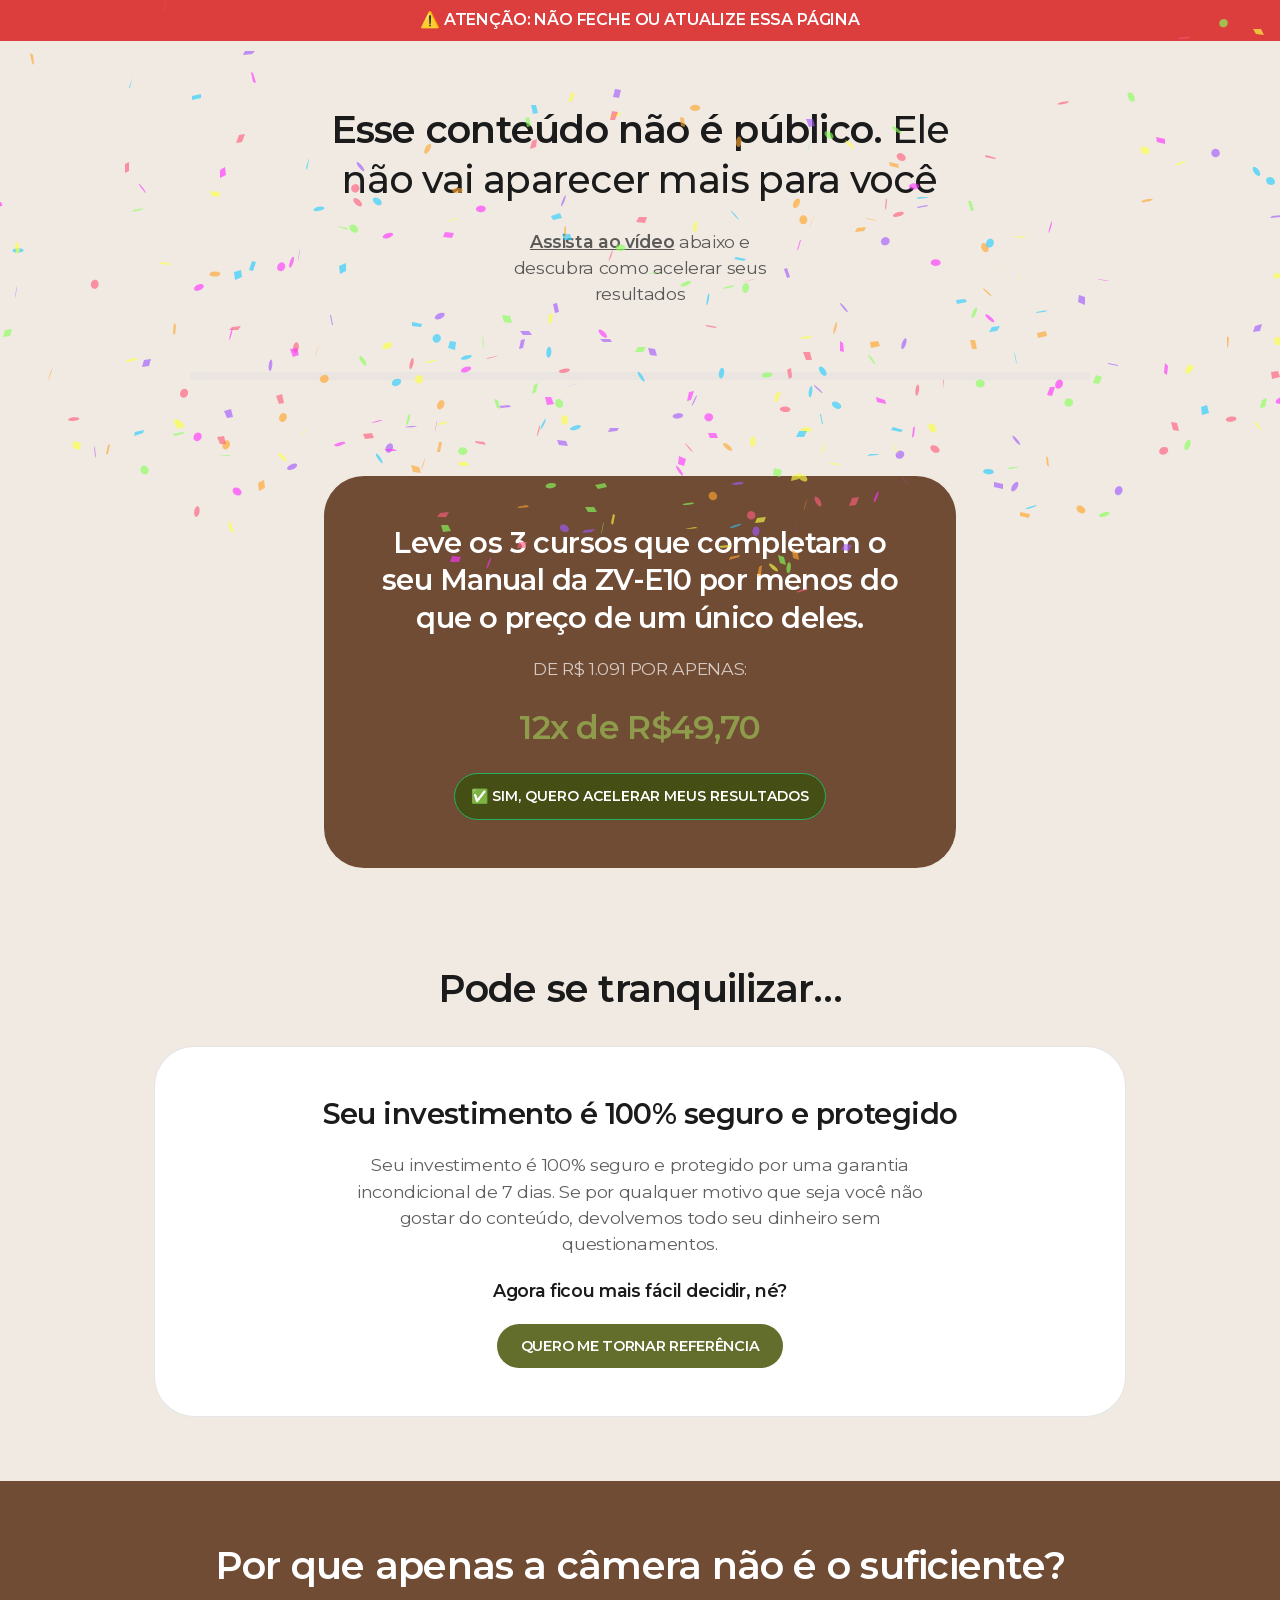
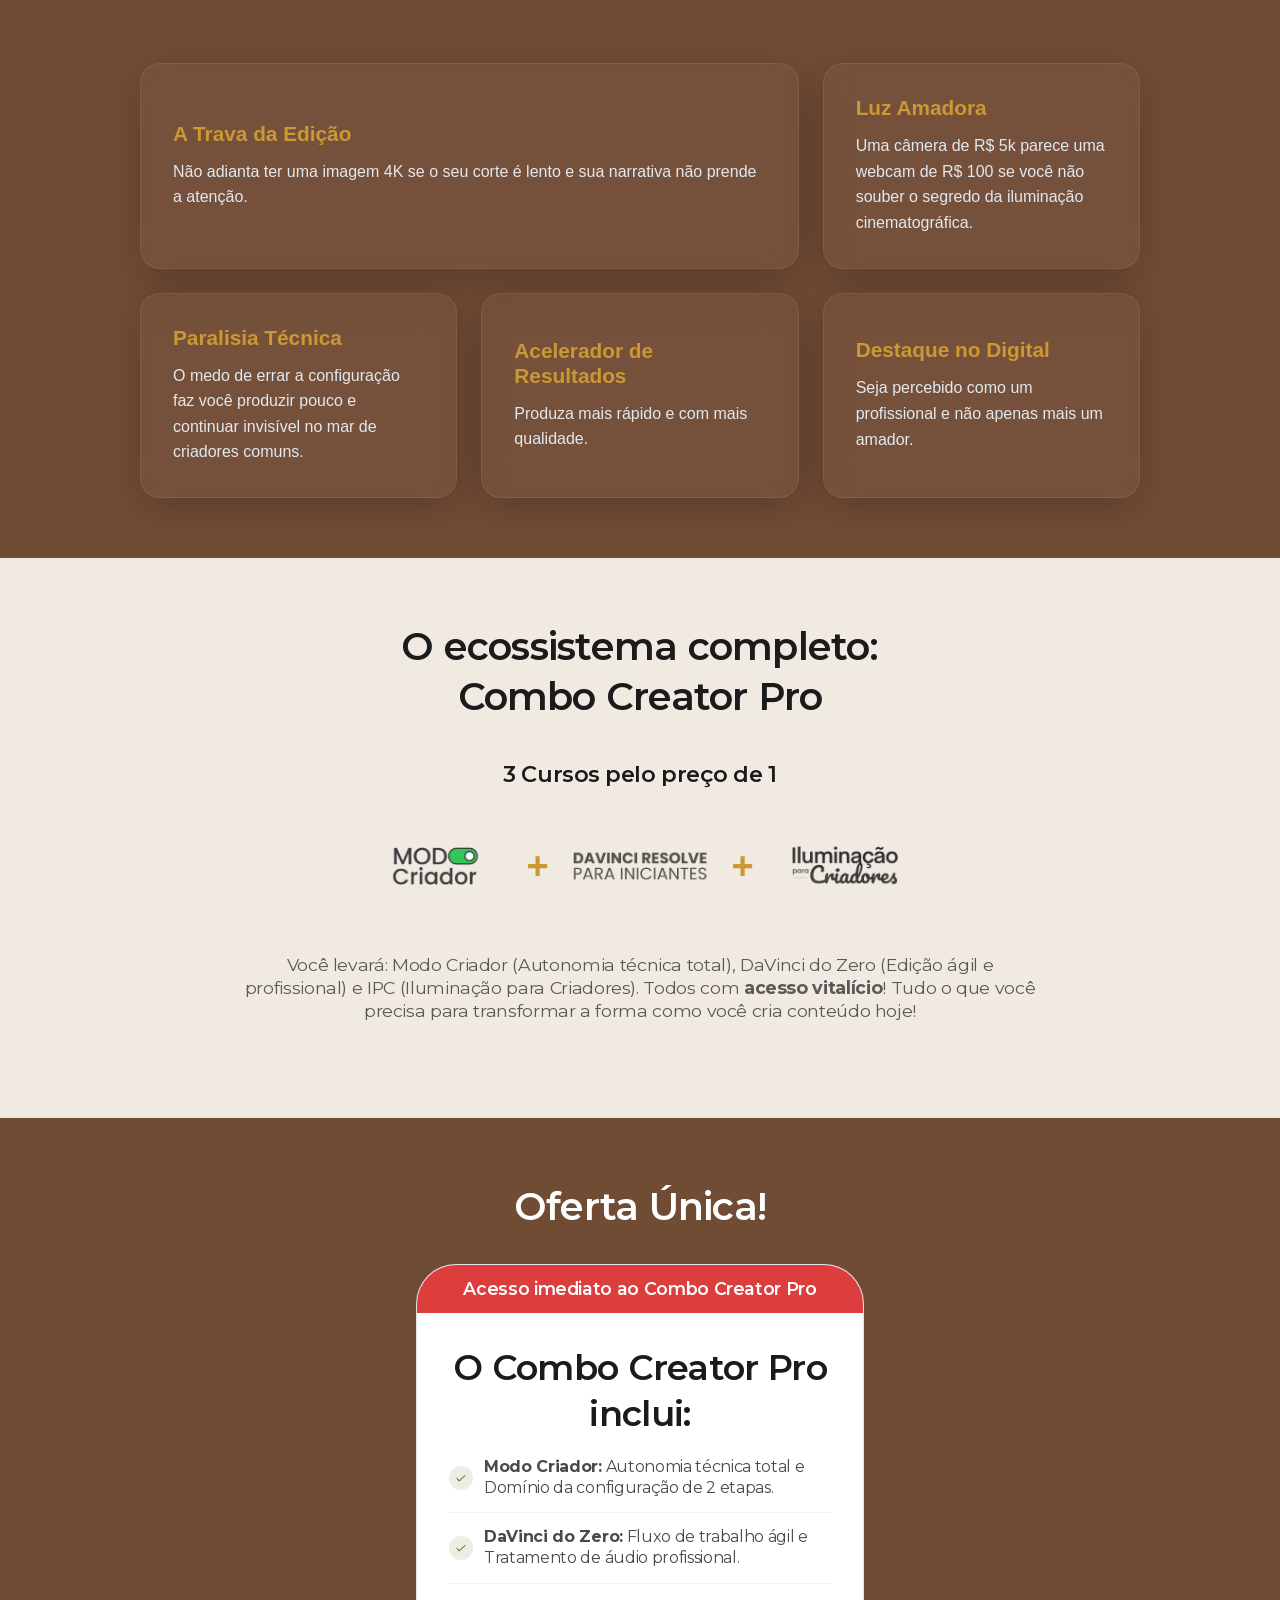
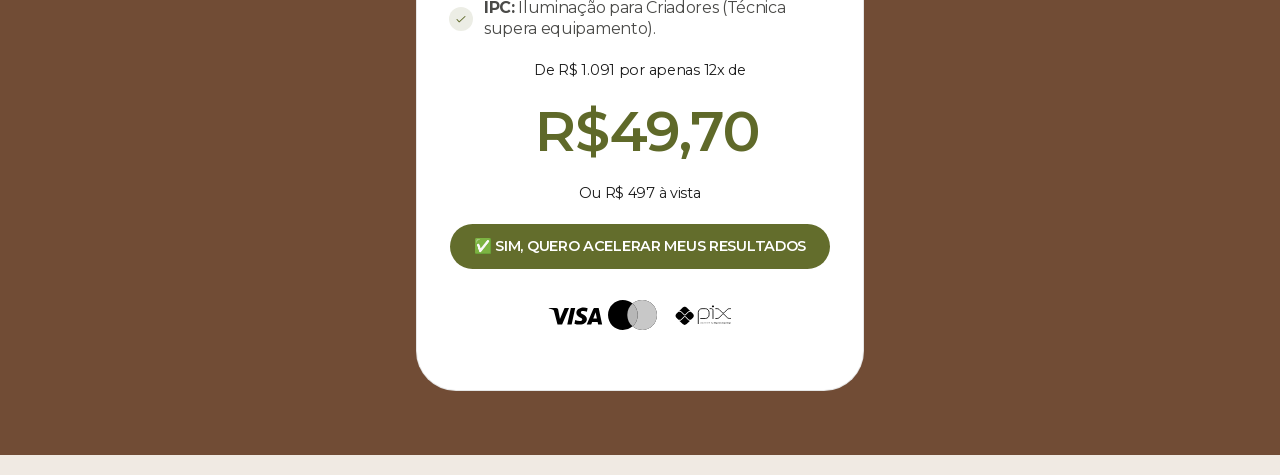
==== commit 8e97fd56: "fix: update open graph meta tags for link previews" ====
--- a/index.html
+++ b/index.html
@@ -131,15 +131,15 @@
 <link href="assets/0551a8cc25f3a5e5_file.html" rel="canonical"/>
 <meta content="pt_BR" property="og:locale"/>
 <meta content="article" property="og:type"/>
-<meta content="mtg.luanacarolinas.com.br" property="og:title"/>
-<meta content="⚠️ ATENÇÃO: NÃO FECHE OU ATUALIZE ESSA PÁGINA Esse conteúdo não é público. Ele não vai aparecer mais para você Assista ao vídeo abaixo e descubra como acelerar seus resultados Você quer dar o próximo passo e se tornar a escolha óbvia na sua área? DE R$997 POR APENAS: 12x de R$41,06 SIM, EU ACEITO […]" property="og:description"/>
-<meta content="https://mtg.luanacarolinas.com.br/mtg-t001/ved-vagasabertas-a1/" property="og:url"/>
-<meta content="mtg.luanacarolinas.com.br" property="og:site_name"/>
+<meta content="Combo Creator Pro" property="og:title"/>
+<meta content="⚠️ ATENÇÃO: NÃO FECHE OU ATUALIZE ESSA PÁGINA. Acesso exclusivo ao Combo Creator Pro por Rodrigo Baião." property="og:description"/>
+<meta content="https://upmzv.rodrigobaiao.com/" property="og:url"/>
+<meta content="Combo Creator Pro" property="og:site_name"/>
 <meta content="2026-03-21T19:32:49+00:00" property="article:modified_time"/>
-<meta content="https://mtg.luanacarolinas.com.br/wp-content/uploads/2026/03/openon.webp" property="og:image"/>
-<meta content="1800" property="og:image:width"/>
-<meta content="900" property="og:image:height"/>
-<meta content="image/webp" property="og:image:type"/>
+<meta content="https://upmzv.rodrigobaiao.com/assets/favicon.png" property="og:image"/>
+<meta content="300" property="og:image:width"/>
+<meta content="300" property="og:image:height"/>
+<meta content="image/png" property="og:image:type"/>
 <meta content="summary_large_image" name="twitter:card"/>
 <meta content="Est. tempo de leitura" name="twitter:label1"/>
 <meta content="3 minutos" name="twitter:data1"/>
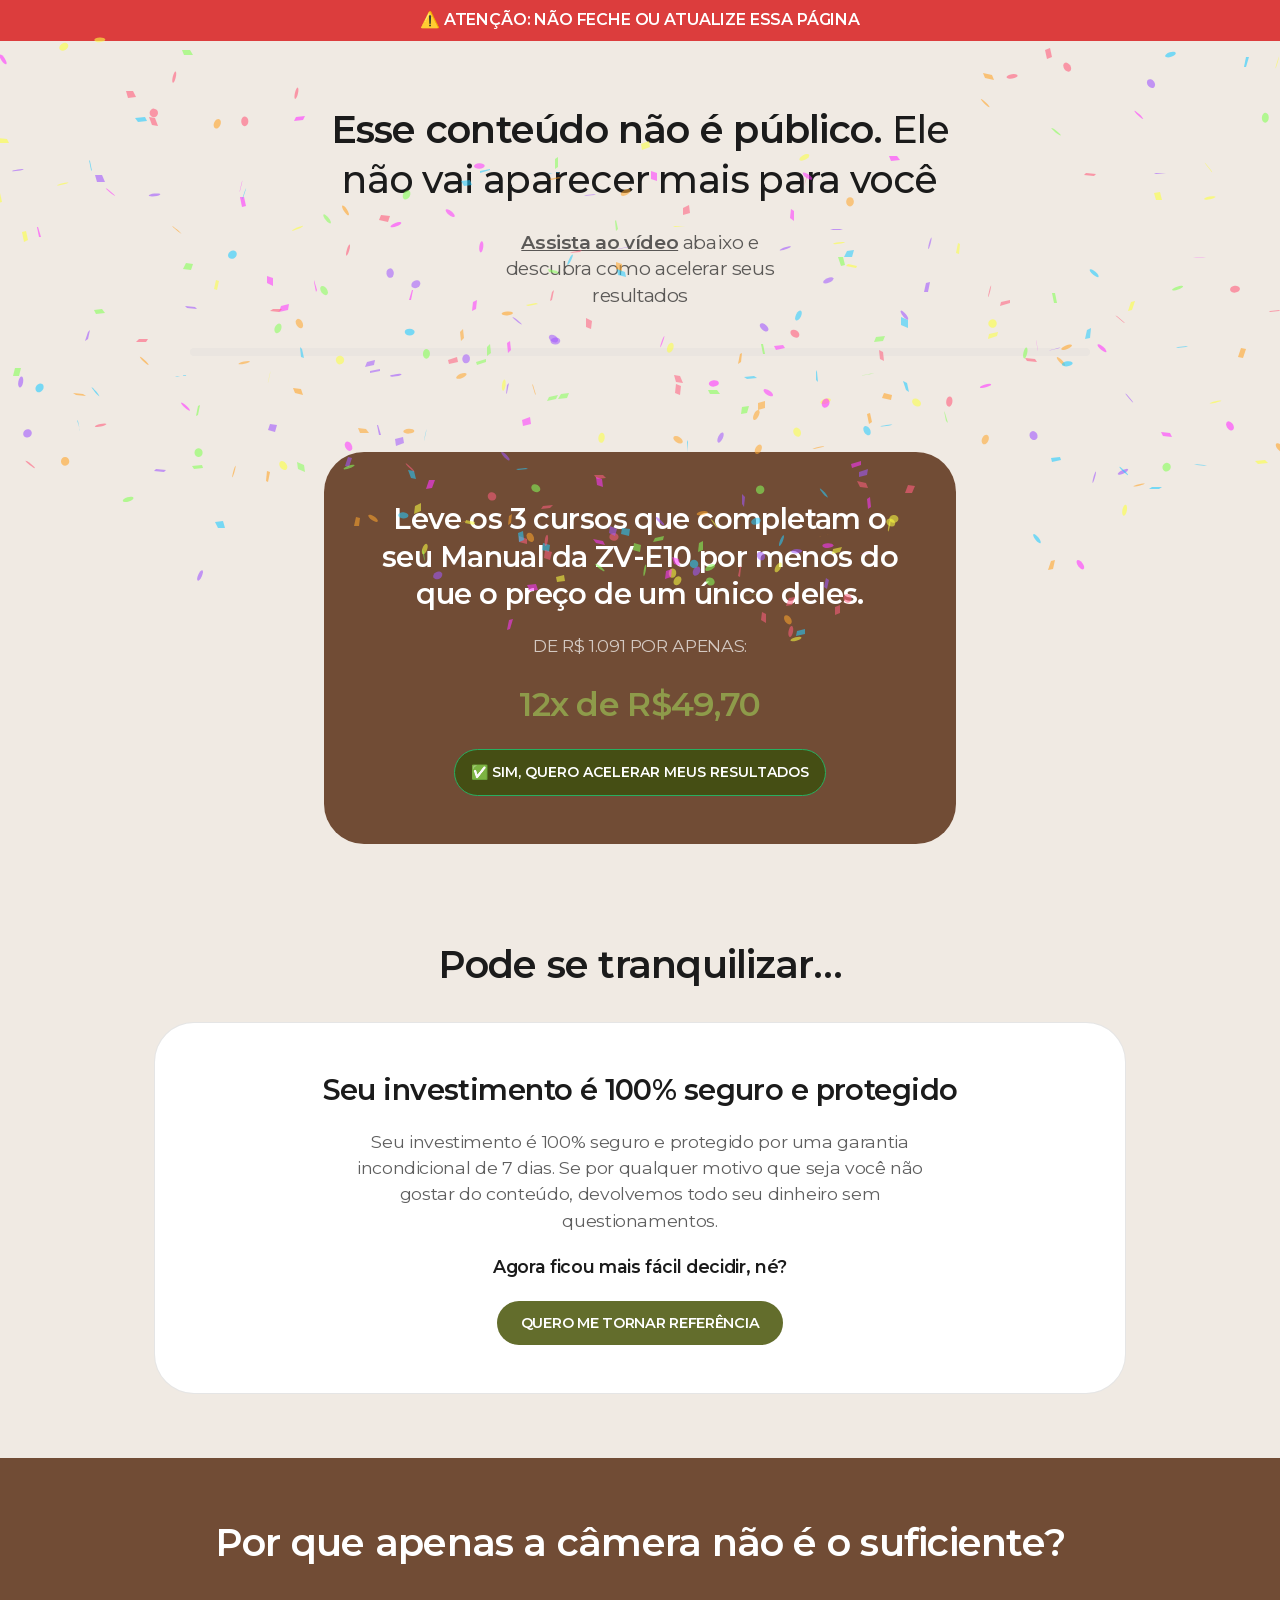
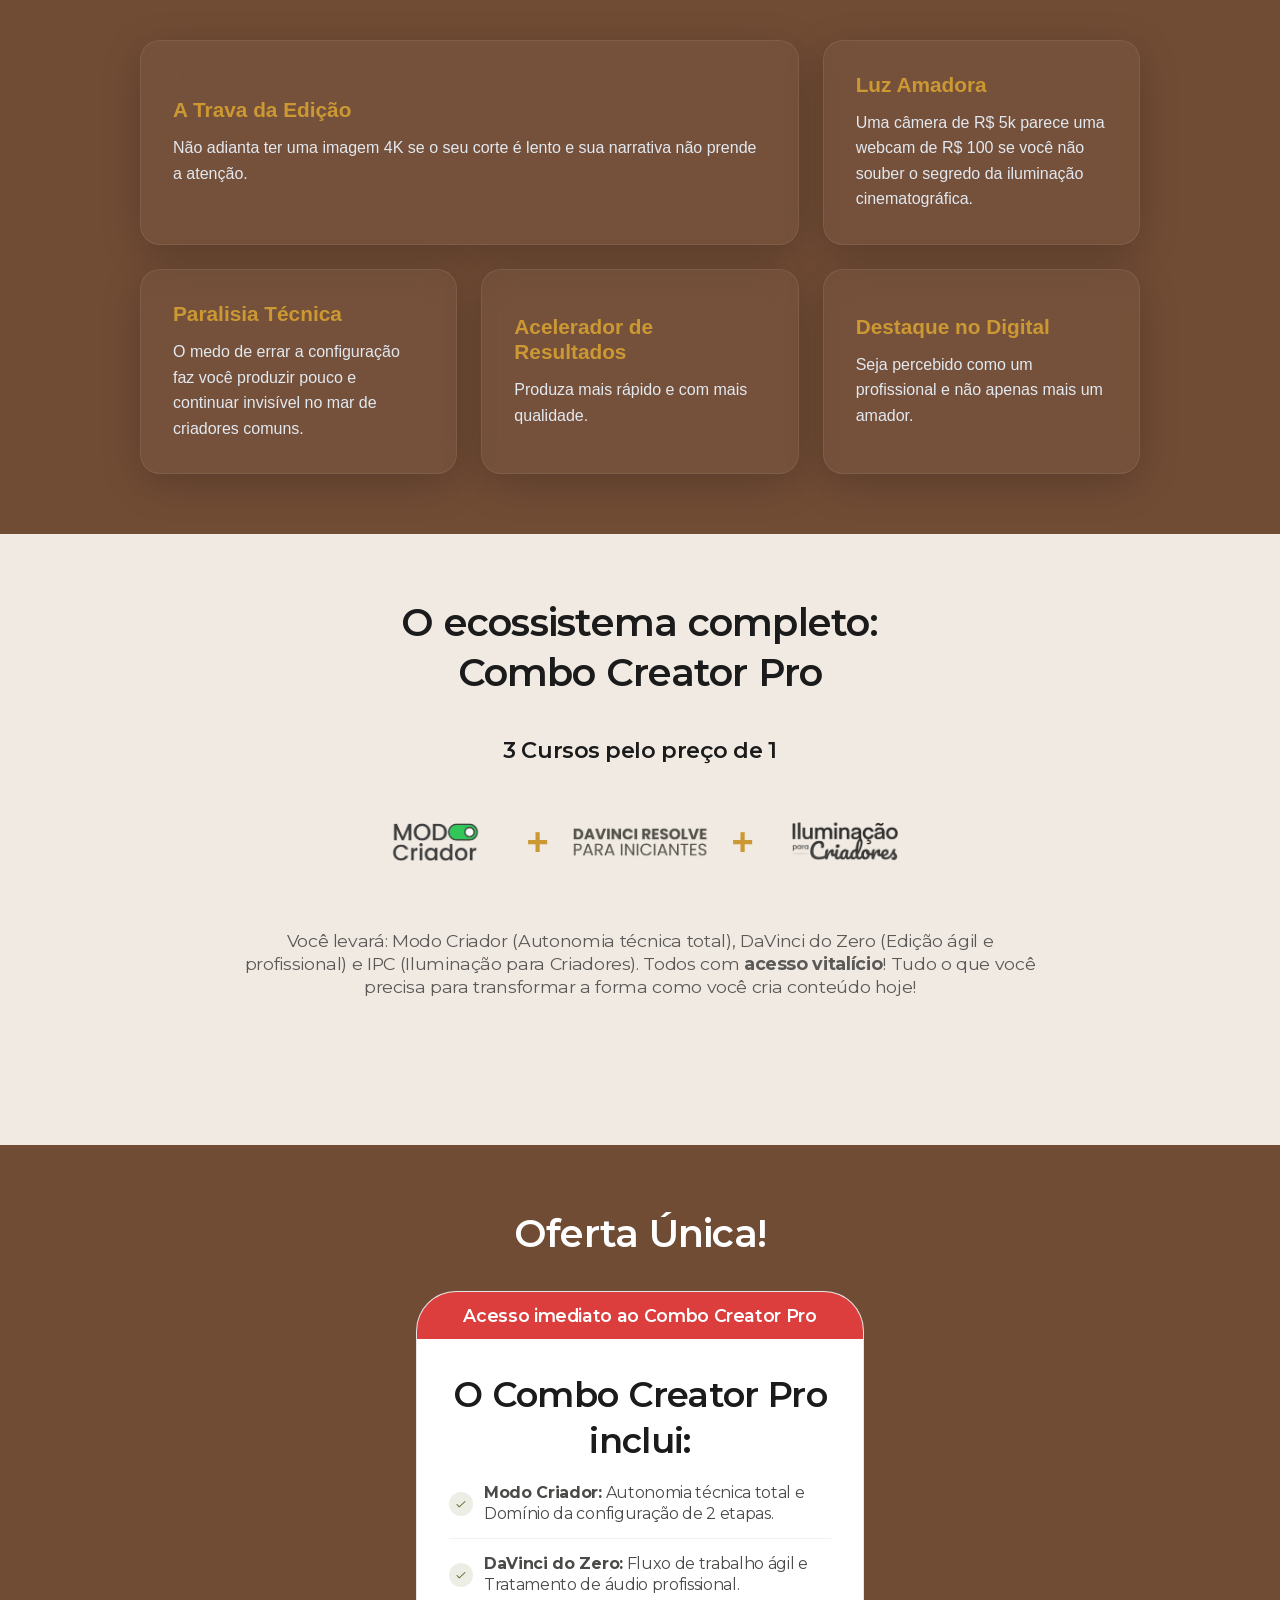
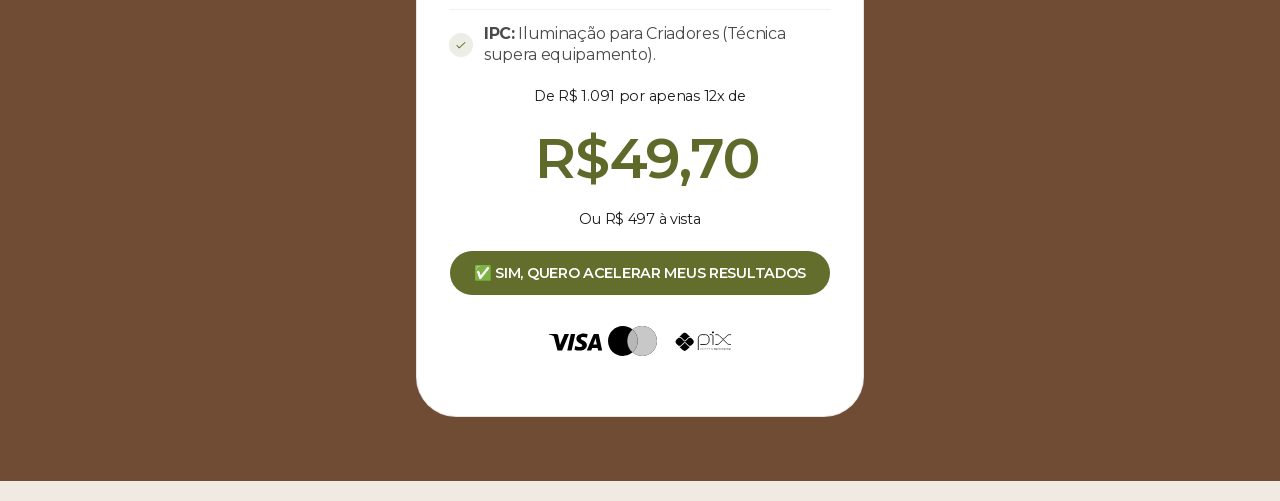
==== commit 973bf308: "fix: adjust mobile spacing and font size" ====
--- a/index.html
+++ b/index.html
@@ -241,9 +241,9 @@
 <div class="e-con-inner">
 <div class="elementor-element elementor-element-20bd54d elementor-widget__width-initial elementor-widget elementor-widget-heading" data-e-type="widget" data-element_type="widget" data-id="20bd54d" data-widget_type="heading.default">
 <h1 class="elementor-heading-title elementor-size-default"><span class="bold">Esse conteúdo não é público.</span> Ele não vai aparecer mais para você</h1> </div>
-<div class="elementor-element elementor-element-c344bbd elementor-widget__width-initial elementor-widget-mobile__width-initial elementor-widget elementor-widget-text-editor" data-e-type="widget" data-element_type="widget" data-id="c344bbd" data-widget_type="text-editor.default">
+<div class="elementor-element elementor-element-c344bbd elementor-widget__width-initial elementor-widget-mobile__width-initial elementor-widget elementor-widget-text-editor" data-e-type="widget" data-element_type="widget" data-id="c344bbd" data-widget_type="text-editor.default" style="font-size: 1.2rem; line-height: 1.4;">
 <u class="subli">Assista ao vídeo</u> abaixo e descubra como acelerar seus resultados								</div>
-<div class="elementor-element elementor-element-df38b47 elementor-widget elementor-widget-html" data-e-type="widget" data-element_type="widget" data-id="df38b47" data-widget_type="html.default" style="width: 100%; max-width: 900px; margin: 0 auto; margin-top: 40px;">
+<div class="elementor-element elementor-element-df38b47 elementor-widget elementor-widget-html" data-e-type="widget" data-element_type="widget" data-id="df38b47" data-widget_type="html.default" style="width: 100%; max-width: 900px; margin: 0 auto; margin-top: 15px;">
 <vturb-smartplayer id="vid-69b819c8005f4e6dadb28cc8" style="display: block; margin: 0 auto; width: 100%; border-radius: 20px; overflow: hidden; border: 4px solid rgb(234, 229, 224);"><div class="vturb-player-placeholder" style="position: relative; width: 100%; padding: 56.25% 0 0; z-index: 0; background-color: black;"></div></vturb-smartplayer> <script type="text/javascript"> var s=document.createElement("script"); s.src="https://scripts.converteai.net/808eb86e-5343-4bb3-a93a-b5c65c959b16/players/69b819c8005f4e6dadb28cc8/v4/player.js", s.async=!0,document.head.appendChild(s); </script> </div>
 </div>
 </div>
@@ -411,7 +411,7 @@
    <img src="assets/ipc.webp" style="height: 75px; object-fit: contain;">
 </div>
 <div class="elementor-element elementor-element-a0da901 elementor-widget elementor-widget-text-editor" data-e-type="widget" data-element_type="widget" data-id="a0da901" data-widget_type="text-editor.default" style="width: 100%;">
-<p style="text-align: center;">Você levará: Modo Criador (Autonomia técnica total), DaVinci do Zero (Edição ágil e profissional) e IPC (Iluminação para Criadores). Todos com <b>acesso vitalício</b>! Tudo o que você precisa para transformar a forma como você cria conteúdo hoje!</p> </div>
+<p style="text-align: center; margin-bottom: 50px;">Você levará: Modo Criador (Autonomia técnica total), DaVinci do Zero (Edição ágil e profissional) e IPC (Iluminação para Criadores). Todos com <b>acesso vitalício</b>! Tudo o que você precisa para transformar a forma como você cria conteúdo hoje!</p> </div>
 </div>
 </div>
 </div>
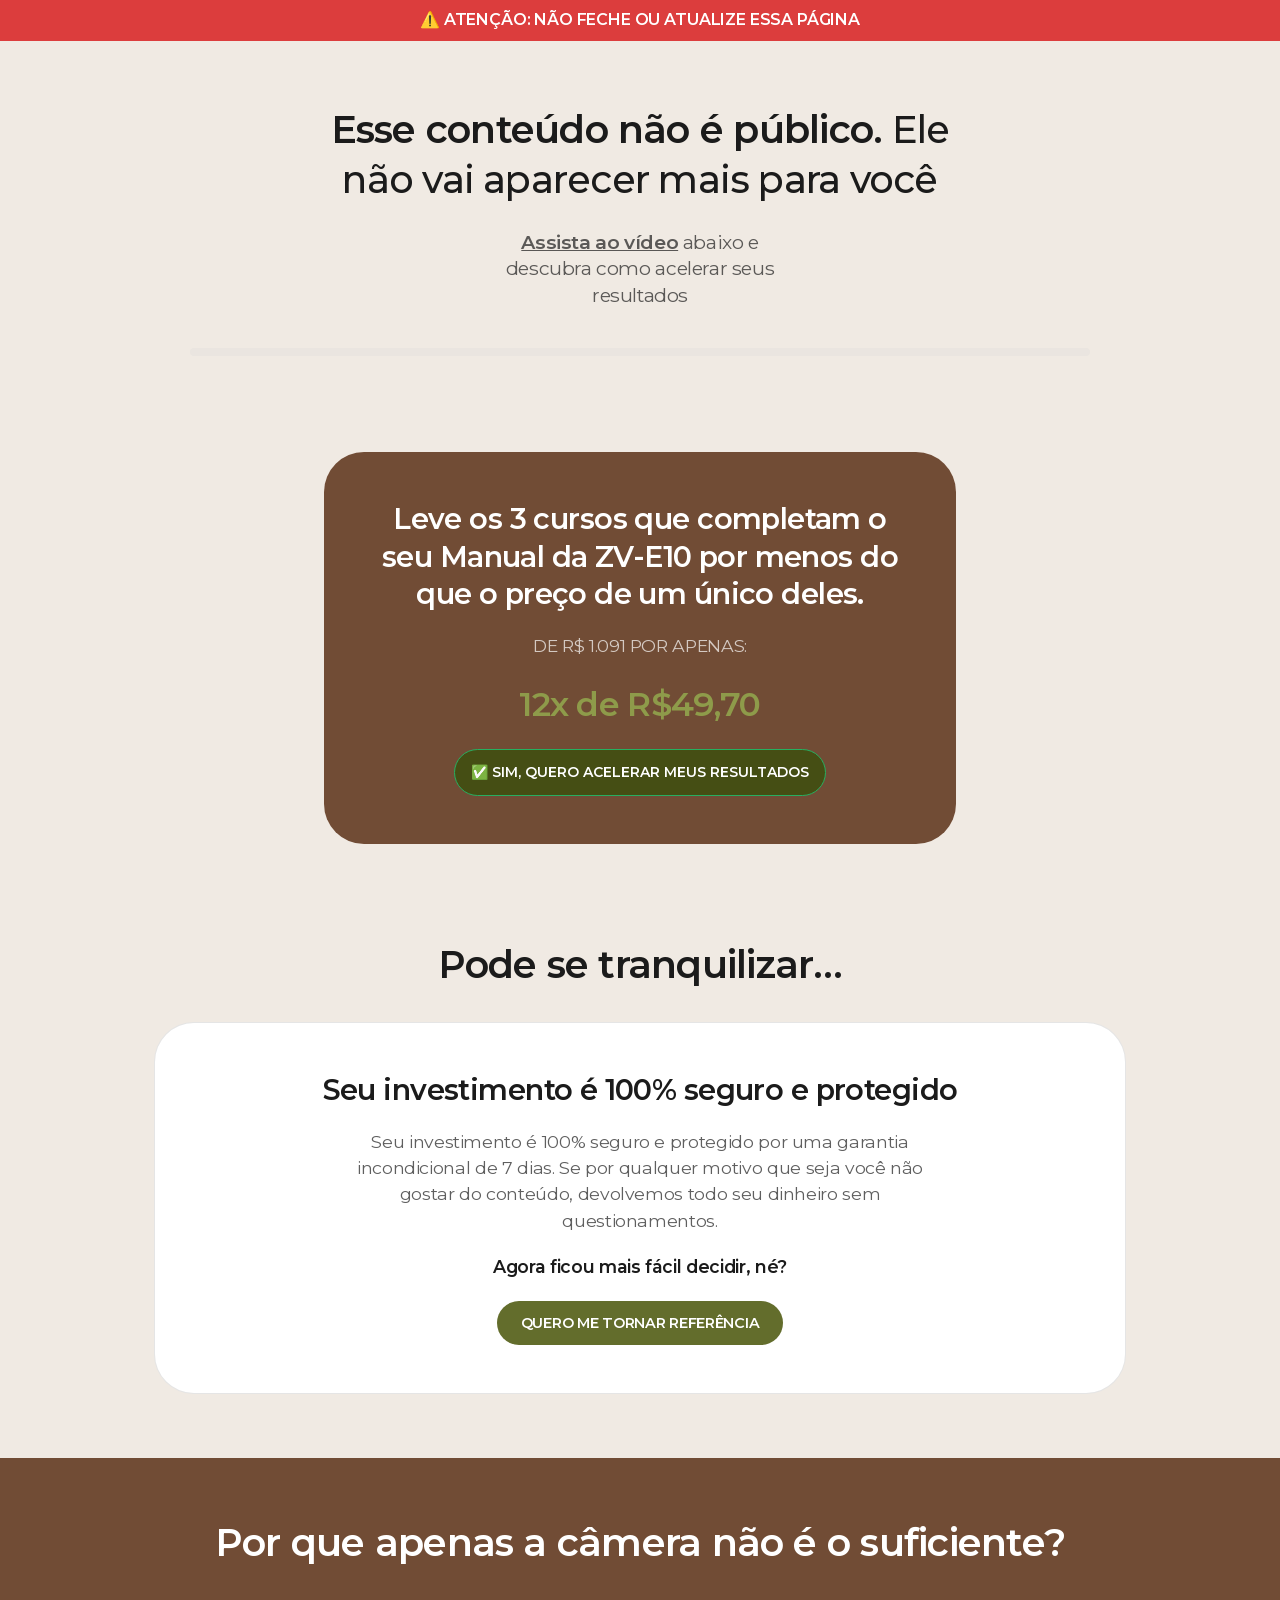
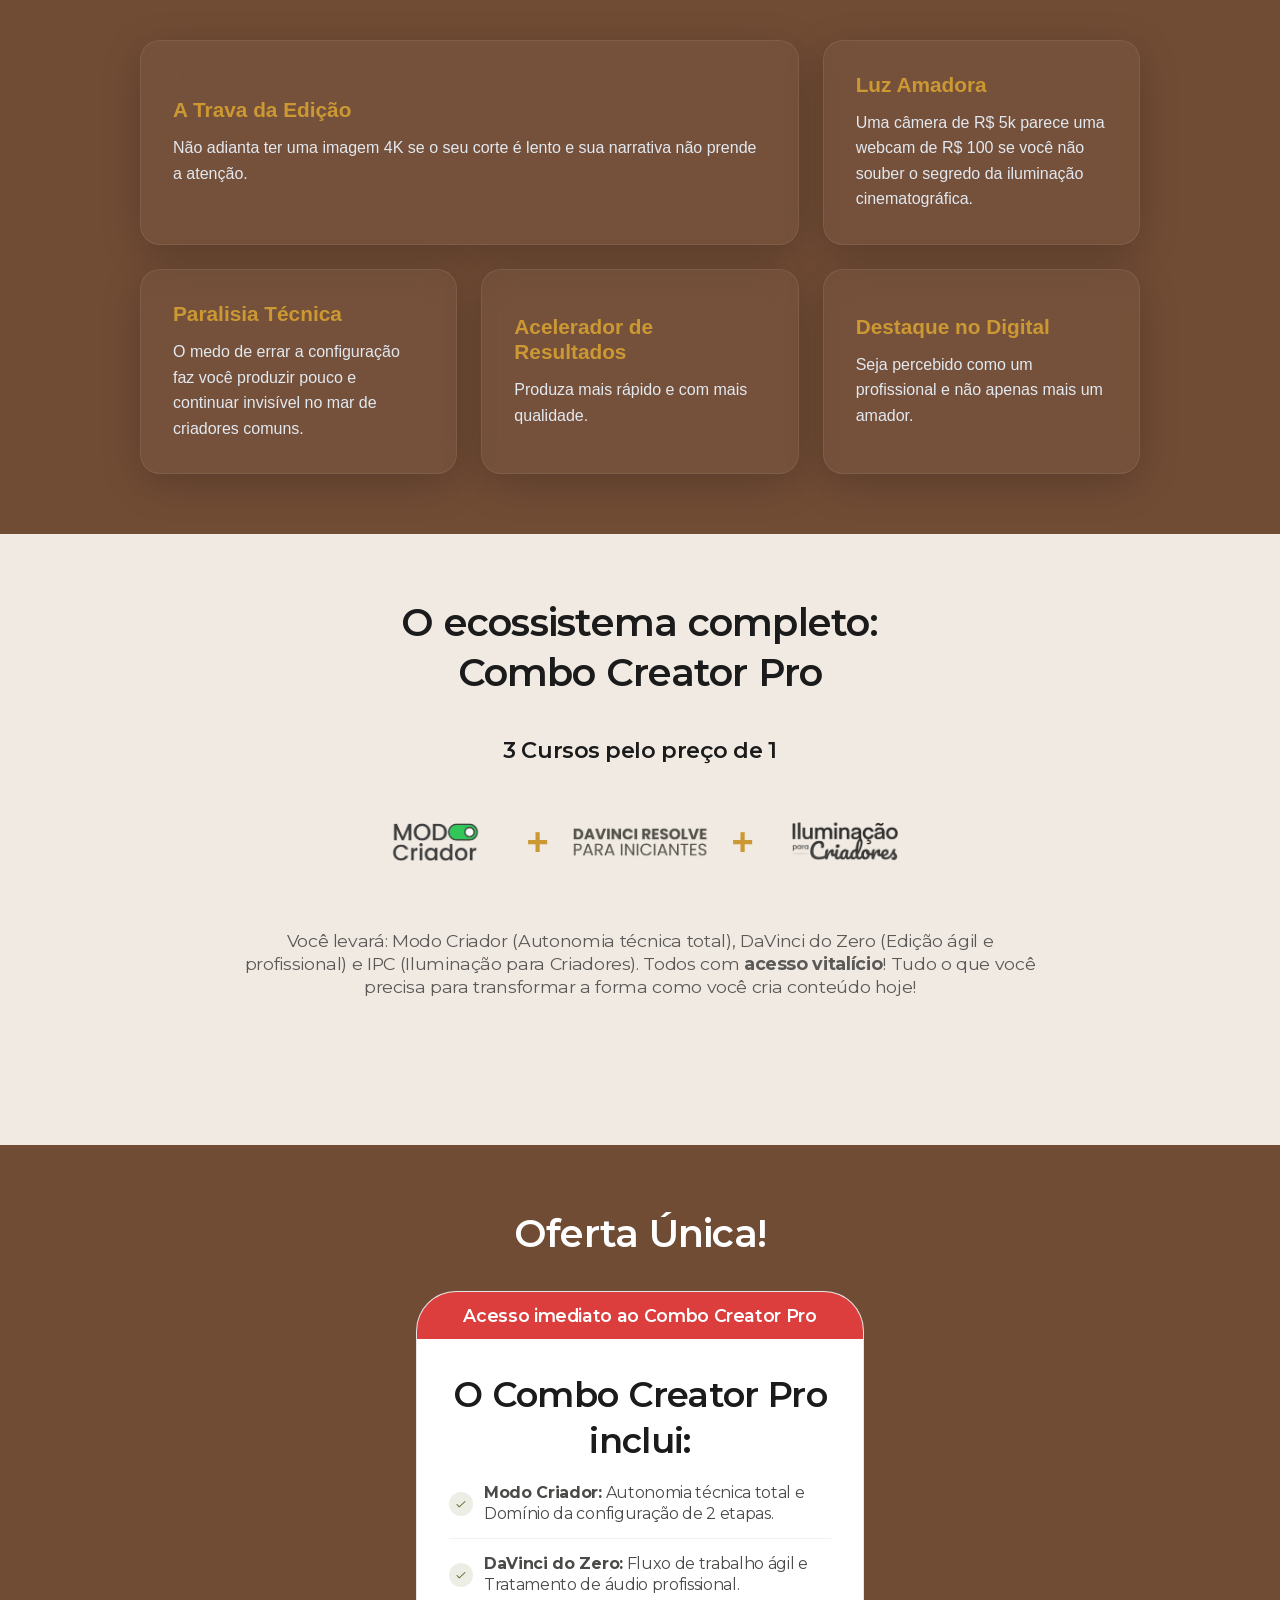
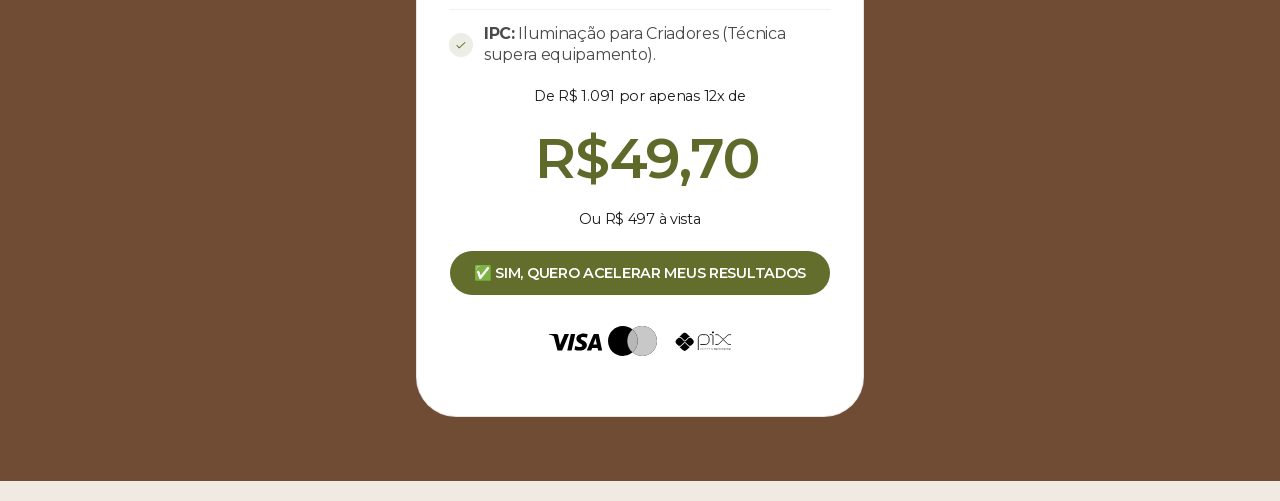
==== commit adfbaa9a: "fix: update checkout link" ====
--- a/index.html
+++ b/index.html
@@ -258,7 +258,7 @@
 <p><span class="text-span-996" data-w-id="c245967d-40e3-14f0-dbcf-898360376f6f" data-wf-id='["c245967d-40e3-14f0-dbcf-898360376f6f"]'>12x de</span> <span class="text-span-997" data-w-id="c245967d-40e3-14f0-dbcf-898360376f72" data-wf-id='["c245967d-40e3-14f0-dbcf-898360376f72"]'>R$49,70</span></p> </div>
 <div class="elementor-element elementor-element-70160f2 elementor-widget elementor-widget-html" data-e-type="widget" data-element_type="widget" data-id="70160f2" data-widget_type="html.default">
 <div data-downsell-url="" data-upsell-url="" id="kiwify-upsell-tHtnDgU" style="text-align:center">
-<a href="https://go.rodrigobaiao.com/pay/upsell-cp" style="display:inline-block;background-color:#454E14;padding:12px 16px;cursor:pointer;color:#FFFFFF; font-family: Montserrat; font-weight:600;text-decoration:none;border-radius:4px;border:1px solid #27AF60;font-size:14px; border-radius: 60px;">✅ SIM, QUERO ACELERAR MEUS RESULTADOS</a><br/>
+<a href="https://go.rodrigobaiao.com/pay/combo-criador-profissional" style="display:inline-block;background-color:#454E14;padding:12px 16px;cursor:pointer;color:#FFFFFF; font-family: Montserrat; font-weight:600;text-decoration:none;border-radius:4px;border:1px solid #27AF60;font-size:14px; border-radius: 60px;">✅ SIM, QUERO ACELERAR MEUS RESULTADOS</a><br/>
 
 </div> </div>
 </div>
@@ -278,7 +278,7 @@
 <div class="elementor-element elementor-element-cc949ca elementor-widget__width-initial elementor-widget elementor-widget-text-editor" data-e-type="widget" data-element_type="widget" data-id="cc949ca" data-widget_type="text-editor.default">
 <p>Agora ficou mais fácil decidir, né?</p> </div>
 <div class="elementor-element elementor-element-f508407 elementor-widget elementor-widget-button" data-e-type="widget" data-element_type="widget" data-id="f508407" data-widget_type="button.default">
-<a class="elementor-button elementor-button-link elementor-size-sm" href="https://go.rodrigobaiao.com/pay/upsell-cp">
+<a class="elementor-button elementor-button-link elementor-size-sm" href="https://go.rodrigobaiao.com/pay/combo-criador-profissional">
 <span class="elementor-button-content-wrapper">
 <span class="elementor-button-text">QUERO ME TORNAR REFERÊNCIA</span>
 </span>
@@ -450,7 +450,7 @@
 <div class="elementor-element elementor-element-6599bde elementor-widget__width-initial elementor-widget elementor-widget-text-editor" data-e-type="widget" data-element_type="widget" data-id="6599bde" data-widget_type="text-editor.default">
 <p>Ou R$ 497 à vista</p> </div>
 <div class="elementor-element elementor-element-81a2470 elementor-widget elementor-widget-button" data-e-type="widget" data-element_type="widget" data-id="81a2470" data-widget_type="button.default">
-<a class="elementor-button elementor-button-link elementor-size-sm" href="https://go.rodrigobaiao.com/pay/upsell-cp">
+<a class="elementor-button elementor-button-link elementor-size-sm" href="https://go.rodrigobaiao.com/pay/combo-criador-profissional">
 <span class="elementor-button-content-wrapper">
 <span class="elementor-button-text">✅ SIM, QUERO ACELERAR MEUS RESULTADOS</span>
 </span>
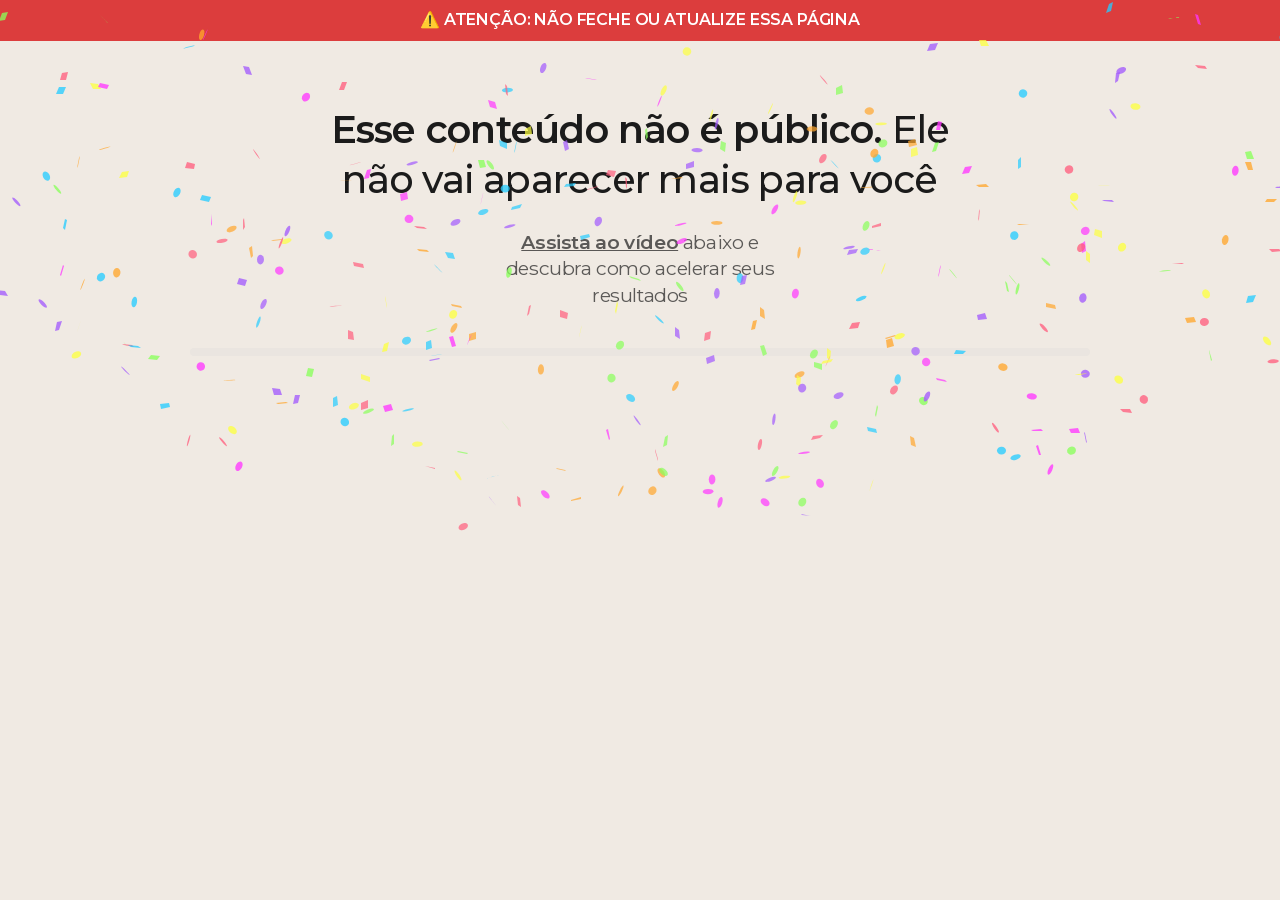
==== commit 79278d53: "fix: adiciona delay de 225s no video VTurb" ====
--- a/index.html
+++ b/index.html
@@ -220,7 +220,10 @@
 <link href="assets/favicon.png" rel="icon"/>
 <link href="assets/favicon.png" rel="apple-touch-icon"/>
 <meta content="assets/favicon.png" name="msapplication-TileImage"/>
-<meta content="width=device-width, initial-scale=1.0, viewport-fit=cover" name="viewport"/><script async="" src="assets/774cac41d117014a_player.js"></script><style>.tippy-box[data-animation=fade][data-state=hidden]{opacity:0}[data-tippy-root]{max-width:calc(100vw - 10px)}.tippy-box{position:relative;background-color:#333;color:#fff;border-radius:4px;font-size:14px;line-height:1.4;white-space:normal;outline:0;transition-property:transform,visibility,opacity}.tippy-box[data-placement^=top]>.tippy-arrow{bottom:0}.tippy-box[data-placement^=top]>.tippy-arrow:before{bottom:-7px;left:0;border-width:8px 8px 0;border-top-color:initial;transform-origin:center top}.tippy-box[data-placement^=bottom]>.tippy-arrow{top:0}.tippy-box[data-placement^=bottom]>.tippy-arrow:before{top:-7px;left:0;border-width:0 8px 8px;border-bottom-color:initial;transform-origin:center bottom}.tippy-box[data-placement^=left]>.tippy-arrow{right:0}.tippy-box[data-placement^=left]>.tippy-arrow:before{border-width:8px 0 8px 8px;border-left-color:initial;right:-7px;transform-origin:center left}.tippy-box[data-placement^=right]>.tippy-arrow{left:0}.tippy-box[data-placement^=right]>.tippy-arrow:before{left:-7px;border-width:8px 8px 8px 0;border-right-color:initial;transform-origin:center right}.tippy-box[data-inertia][data-state=visible]{transition-timing-function:cubic-bezier(.54,1.5,.38,1.11)}.tippy-arrow{width:16px;height:16px;color:#333}.tippy-arrow:before{content:"";position:absolute;border-color:transparent;border-style:solid}.tippy-content{position:relative;padding:5px 9px;z-index:1}.kw-form-select-kiwi{background-image:url("data:image/svg+xml;charset=utf-8,%3Csvg xmlns='http://www.w3.org/2000/svg' fill='none' viewBox='0 0 20 20'%3E%3Cpath stroke='%23a0aec0' stroke-linecap='round' stroke-linejoin='round' stroke-width='1.5' d='M6 8l4 4 4-4'/%3E%3C/svg%3E");background-position:right 8px center;background-repeat:no-repeat;background-size:1.5em 1.5em;-webkit-print-color-adjust:exact;print-color-adjust:exact;-webkit-appearance:none;-moz-appearance:none;appearance:none;background-color:#fff;border-color:#a0aec0;border-radius:0;padding:8px 12px;font-size:1}.kw-form-select-kiwi:focus{outline:2px solid transparent;outline-offset:2px;--tw-ring-inset: var(--tw-empty, );--tw-ring-offset-width: 0px;--tw-ring-offset-color: #fff;--tw-ring-color: #3182ce;--tw-ring-offset-shadow: var(--tw-ring-inset) 0 0 0 var(--tw-ring-offset-width) var(--tw-ring-offset-color);--tw-ring-shadow: var(--tw-ring-inset) 0 0 0 calc(1px + var(--tw-ring-offset-width)) var(--tw-ring-color);box-shadow:var(--tw-ring-offset-shadow),var(--tw-ring-shadow),var(--tw-shadow, 0 0 transparent);border-color:#3182ce}*,:before,:after{--tw-border-spacing-x: 0;--tw-border-spacing-y: 0;--tw-translate-x: 0;--tw-translate-y: 0;--tw-rotate: 0;--tw-skew-x: 0;--tw-skew-y: 0;--tw-scale-x: 1;--tw-scale-y: 1;--tw-pan-x: ;--tw-pan-y: ;--tw-pinch-zoom: ;--tw-scroll-snap-strictness: proximity;--tw-gradient-from-position: ;--tw-gradient-via-position: ;--tw-gradient-to-position: ;--tw-ordinal: ;--tw-slashed-zero: ;--tw-numeric-figure: ;--tw-numeric-spacing: ;--tw-numeric-fraction: ;--tw-ring-inset: ;--tw-ring-offset-width: 0px;--tw-ring-offset-color: #fff;--tw-ring-color: rgb(59 130 246 / .5);--tw-ring-offset-shadow: 0 0 #0000;--tw-ring-shadow: 0 0 #0000;--tw-shadow: 0 0 #0000;--tw-shadow-colored: 0 0 #0000;--tw-blur: ;--tw-brightness: ;--tw-contrast: ;--tw-grayscale: ;--tw-hue-rotate: ;--tw-invert: ;--tw-saturate: ;--tw-sepia: ;--tw-drop-shadow: ;--tw-backdrop-blur: ;--tw-backdrop-brightness: ;--tw-backdrop-contrast: ;--tw-backdrop-grayscale: ;--tw-backdrop-hue-rotate: ;--tw-backdrop-invert: ;--tw-backdrop-opacity: ;--tw-backdrop-saturate: ;--tw-backdrop-sepia: ;--tw-contain-size: ;--tw-contain-layout: ;--tw-contain-paint: ;--tw-contain-style: }::backdrop{--tw-border-spacing-x: 0;--tw-border-spacing-y: 0;--tw-translate-x: 0;--tw-translate-y: 0;--tw-rotate: 0;--tw-skew-x: 0;--tw-skew-y: 0;--tw-scale-x: 1;--tw-scale-y: 1;--tw-pan-x: ;--tw-pan-y: ;--tw-pinch-zoom: ;--tw-scroll-snap-strictness: proximity;--tw-gradient-from-position: ;--tw-gradient-via-position: ;--tw-gradient-to-position: ;--tw-ordinal: ;--tw-slashed-zero: ;--tw-numeric-figure: ;--tw-numeric-spacing: ;--tw-numeric-fraction: ;--tw-ring-inset: ;--tw-ring-offset-width: 0px;--tw-ring-offset-color: #fff;--tw-ring-color: rgb(59 130 246 / .5);--tw-ring-offset-shadow: 0 0 #0000;--tw-ring-shadow: 0 0 #0000;--tw-shadow: 0 0 #0000;--tw-shadow-colored: 0 0 #0000;--tw-blur: ;--tw-brightness: ;--tw-contrast: ;--tw-grayscale: ;--tw-hue-rotate: ;--tw-invert: ;--tw-saturate: ;--tw-sepia: ;--tw-drop-shadow: ;--tw-backdrop-blur: ;--tw-backdrop-brightness: ;--tw-backdrop-contrast: ;--tw-backdrop-grayscale: ;--tw-backdrop-hue-rotate: ;--tw-backdrop-invert: ;--tw-backdrop-opacity: ;--tw-backdrop-saturate: ;--tw-backdrop-sepia: ;--tw-contain-size: ;--tw-contain-layout: ;--tw-contain-paint: ;--tw-contain-style: }.kw-fixed{position:fixed}.kw-absolute{position:absolute}.kw-relative{position:relative}.kw-inset-0{inset:0px}.kw-left-0{left:0px}.kw-top-0{top:0px}.kw-z-50{z-index:50}.kw-z-\[1000000\]{z-index:1000000}.kw-m-4{margin:16px}.kw-mx-auto{margin-left:auto;margin-right:auto}.kw-my-4{margin-top:16px;margin-bottom:16px}.-kw-ml-1{margin-left:-4px}.kw-mb-4{margin-bottom:16px}.kw-ml-3{margin-left:12px}.kw-mr-1{margin-right:4px}.kw-mr-3{margin-right:12px}.kw-mt-0{margin-top:0}.kw-mt-2{margin-top:8px}.kw-mt-3{margin-top:12px}.kw-mt-4{margin-top:16px}.kw-mt-8{margin-top:32px}.kw-mt-\[0\.1\]{margin-top:.1}.kw-block{display:block}.kw-inline-block{display:inline-block}.kw-flex{display:flex}.kw-inline-flex{display:inline-flex}.kw-hidden{display:none}.kw-size-5{width:20px;height:20px}.kw-h-16{height:64px}.kw-h-20{height:80px}.kw-h-5{height:20px}.kw-h-6{height:24px}.kw-h-full{height:100%}.kw-min-h-screen{min-height:100vh}.kw-w-16{width:64px}.kw-w-5{width:20px}.kw-w-6{width:24px}.kw-w-8\/12{width:66.666667%}.kw-w-\[235px\]{width:235px}.kw-w-auto{width:auto}.kw-w-full{width:100%}.kw-min-w-\[174px\]{min-width:174px}.kw-min-w-\[200px\]{min-width:200px}.kw-max-w-\[400px\]{max-width:400px}.kw-flex-1{flex:1 1 0%}.kw-transform{transform:translate(var(--tw-translate-x),var(--tw-translate-y)) rotate(var(--tw-rotate)) skew(var(--tw-skew-x)) skewY(var(--tw-skew-y)) scaleX(var(--tw-scale-x)) scaleY(var(--tw-scale-y))}@keyframes kw-spin{to{transform:rotate(360deg)}}.kw-animate-spin{animation:kw-spin 1s linear infinite}.kw-cursor-pointer{cursor:pointer}.kw-flex-row{flex-direction:row}.kw-flex-row-reverse{flex-direction:row-reverse}.kw-flex-col{flex-direction:column}.kw-items-end{align-items:flex-end}.kw-items-center{align-items:center}.kw-justify-end{justify-content:flex-end}.kw-justify-center{justify-content:center}.kw-justify-between{justify-content:space-between}.kw-overflow-hidden{overflow:hidden}.kw-overflow-y-auto{overflow-y:auto}.kw-rounded{border-radius:4px}.kw-rounded-lg{border-radius:8px}.kw-rounded-md{border-radius:6px}.kw-border{border-width:1px}.kw-border-solid{border-style:solid}.kw-border-\[\#a0aec0\]{--tw-border-opacity: 1;border-color:rgb(160 174 192 / var(--tw-border-opacity, 1))}.kw-border-gray-100{--tw-border-opacity: 1;border-color:rgb(243 244 246 / var(--tw-border-opacity, 1))}.kw-border-gray-200{--tw-border-opacity: 1;border-color:rgb(229 231 235 / var(--tw-border-opacity, 1))}.kw-border-transparent{border-color:transparent}.kw-bg-\[\#edf2f7\]{--tw-bg-opacity: 1;background-color:rgb(237 242 247 / var(--tw-bg-opacity, 1))}.kw-bg-black{--tw-bg-opacity: 1;background-color:rgb(0 0 0 / var(--tw-bg-opacity, 1))}.kw-bg-gray-500{--tw-bg-opacity: 1;background-color:rgb(107 114 128 / var(--tw-bg-opacity, 1))}.kw-bg-gray-800{--tw-bg-opacity: 1;background-color:rgb(31 41 55 / var(--tw-bg-opacity, 1))}.kw-bg-indigo-600{--tw-bg-opacity: 1;background-color:rgb(79 70 229 / var(--tw-bg-opacity, 1))}.kw-bg-white{--tw-bg-opacity: 1;background-color:rgb(255 255 255 / var(--tw-bg-opacity, 1))}.kw-bg-opacity-25{--tw-bg-opacity: .25 }.kw-bg-opacity-50{--tw-bg-opacity: .5 }.kw-fill-gray-400{fill:#9ca3af}.kw-p-1{padding:4px}.kw-p-10{padding:40px}.kw-p-2{padding:8px}.kw-p-3{padding:12px}.kw-p-4{padding:16px}.kw-p-6{padding:24px}.kw-px-3{padding-left:12px;padding-right:12px}.kw-px-4{padding-left:16px;padding-right:16px}.kw-px-6{padding-left:24px;padding-right:24px}.kw-py-2{padding-top:8px;padding-bottom:8px}.kw-py-3{padding-top:12px;padding-bottom:12px}.kw-py-6{padding-top:24px;padding-bottom:24px}.kw-py-8{padding-top:32px;padding-bottom:32px}.kw-pb-20{padding-bottom:80px}.kw-pl-3{padding-left:12px}.kw-pr-10{padding-right:40px}.kw-pt-4{padding-top:16px}.kw-text-left{text-align:left}.kw-text-center{text-align:center}.kw-text-right{text-align:right}.kw-align-middle{vertical-align:middle}.kw-font-sans{font-family:Open Sans,ui-sans-serif,system-ui,sans-serif,"Apple Color Emoji","Segoe UI Emoji",Segoe UI Symbol,"Noto Color Emoji"}.kw-text-2xl{font-size:24px;line-height:32px}.kw-text-base{font-size:16px;line-height:24px}.kw-text-lg{font-size:18px;line-height:28px}.kw-text-sm{font-size:14px;line-height:20px}.kw-text-xl{font-size:20px;line-height:28px}.kw-font-bold{font-weight:700}.kw-font-medium{font-weight:500}.kw-uppercase{text-transform:uppercase}.kw-leading-6{line-height:24px}.kw-leading-none{line-height:1}.kw-text-\[\#2b6cb0\]{--tw-text-opacity: 1;color:rgb(43 108 176 / var(--tw-text-opacity, 1))}.kw-text-\[\#38a169\]{--tw-text-opacity: 1;color:rgb(56 161 105 / var(--tw-text-opacity, 1))}.kw-text-\[\#a0aec0\]{--tw-text-opacity: 1;color:rgb(160 174 192 / var(--tw-text-opacity, 1))}.kw-text-\[\#ed8936\]{--tw-text-opacity: 1;color:rgb(237 137 54 / var(--tw-text-opacity, 1))}.kw-text-black{--tw-text-opacity: 1;color:rgb(0 0 0 / var(--tw-text-opacity, 1))}.kw-text-gray-700{--tw-text-opacity: 1;color:rgb(55 65 81 / var(--tw-text-opacity, 1))}.kw-text-gray-900{--tw-text-opacity: 1;color:rgb(17 24 39 / var(--tw-text-opacity, 1))}.kw-text-green-500{--tw-text-opacity: 1;color:rgb(34 197 94 / var(--tw-text-opacity, 1))}.kw-text-white{--tw-text-opacity: 1;color:rgb(255 255 255 / var(--tw-text-opacity, 1))}.kw-underline{text-decoration-line:underline}.kw-opacity-25{opacity:.25}.kw-opacity-50{opacity:.5}.kw-opacity-75{opacity:.75}.kw-shadow{--tw-shadow: 0 1px 3px 0 rgb(0 0 0 / .1), 0 1px 2px -1px rgb(0 0 0 / .1);--tw-shadow-colored: 0 1px 3px 0 var(--tw-shadow-color), 0 1px 2px -1px var(--tw-shadow-color);box-shadow:var(--tw-ring-offset-shadow, 0 0 #0000),var(--tw-ring-shadow, 0 0 #0000),var(--tw-shadow)}.kw-shadow-inner{--tw-shadow: inset 0 2px 4px 0 rgb(0 0 0 / .05);--tw-shadow-colored: inset 0 2px 4px 0 var(--tw-shadow-color);box-shadow:var(--tw-ring-offset-shadow, 0 0 #0000),var(--tw-ring-shadow, 0 0 #0000),var(--tw-shadow)}.kw-shadow-lg{--tw-shadow: 0 10px 15px -3px rgb(0 0 0 / .1), 0 4px 6px -4px rgb(0 0 0 / .1);--tw-shadow-colored: 0 10px 15px -3px var(--tw-shadow-color), 0 4px 6px -4px var(--tw-shadow-color);box-shadow:var(--tw-ring-offset-shadow, 0 0 #0000),var(--tw-ring-shadow, 0 0 #0000),var(--tw-shadow)}.kw-shadow-sm{--tw-shadow: 0 1px 2px 0 rgb(0 0 0 / .05);--tw-shadow-colored: 0 1px 2px 0 var(--tw-shadow-color);box-shadow:var(--tw-ring-offset-shadow, 0 0 #0000),var(--tw-ring-shadow, 0 0 #0000),var(--tw-shadow)}.kw-shadow-xl{--tw-shadow: 0 20px 25px -5px rgb(0 0 0 / .1), 0 8px 10px -6px rgb(0 0 0 / .1);--tw-shadow-colored: 0 20px 25px -5px var(--tw-shadow-color), 0 8px 10px -6px var(--tw-shadow-color);box-shadow:var(--tw-ring-offset-shadow, 0 0 #0000),var(--tw-ring-shadow, 0 0 #0000),var(--tw-shadow)}.kw-transition-all{transition-property:all;transition-timing-function:cubic-bezier(.4,0,.2,1);transition-duration:.15s}.kw-transition-opacity{transition-property:opacity;transition-timing-function:cubic-bezier(.4,0,.2,1);transition-duration:.15s}#kiwify-upsell-container{font-family:Open Sans,sans-serif!important;line-height:1.5!important;-webkit-font-smoothing:antialiased!important}html.is-locked,body.is-locked{height:calc(var(--window-inner-height) - 1px);overflow:hidden;box-sizing:border-box}.kw-form-container-kiwi-pix{height:90vh!important}@media only screen and (min-height: 768px){.kw-form-container-kiwi-pix{height:auto!important}}@media only screen and (max-width: 600px){.kw-form-container-kiwi-pix{height:calc(100vh - 140px)!important}@supports (-webkit-touch-callout: none){.kw-form-container-kiwi-pix{height:calc(calc(var(--window-vh, 1vh) * 100) - 140px)!important}}}.hover\:kw-bg-indigo-700:hover{--tw-bg-opacity: 1;background-color:rgb(67 56 202 / var(--tw-bg-opacity, 1))}.hover\:kw-no-underline:hover{text-decoration-line:none}.focus\:kw-outline-none:focus{outline:2px solid transparent;outline-offset:2px}@media (min-width: 640px){.sm\:kw-block{display:block}.sm\:kw-inline-block{display:inline-block}.sm\:kw-h-screen{height:100vh}.sm\:kw-max-w-\[600px\]{max-width:600px}.sm\:kw-rounded-lg{border-radius:8px}.sm\:kw-p-0{padding:0}.sm\:kw-align-middle{vertical-align:middle}}@media (min-width: 768px){.md\:kw-mt-0{margin-top:0}.md\:kw-block{display:block}.md\:kw-hidden{display:none}}</style><link as="fetch" href="assets/0746683cefe63ce1_main.m3u8" rel="preload"/><link href="https://cdn.converteai.net" rel="dns-prefetch"/><link href="https://images.converteai.net" rel="dns-prefetch"/><link href="https://license.vturb.com" rel="dns-prefetch"/><script fetchpriority="high" id="vturb-smartplayer-js" src="assets/630f5bf914223290_smartplayer.js"></script><style data-offline="1">/* offline: ensure content is visible regardless of JS init state */
+<meta content="width=device-width, initial-scale=1.0, viewport-fit=cover" name="viewport"/><script async="" src="assets/774cac41d117014a_player.js"></script><style>.tippy-box[data-animation=fade][data-state=hidden]{opacity:0}[data-tippy-root]{max-width:calc(100vw - 10px)}.tippy-box{position:relative;background-color:#333;color:#fff;border-radius:4px;font-size:14px;line-height:1.4;white-space:normal;outline:0;transition-property:transform,visibility,opacity}.tippy-box[data-placement^=top]>.tippy-arrow{bottom:0}.tippy-box[data-placement^=top]>.tippy-arrow:before{bottom:-7px;left:0;border-width:8px 8px 0;border-top-color:initial;transform-origin:center top}.tippy-box[data-placement^=bottom]>.tippy-arrow{top:0}.tippy-box[data-placement^=bottom]>.tippy-arrow:before{top:-7px;left:0;border-width:0 8px 8px;border-bottom-color:initial;transform-origin:center bottom}.tippy-box[data-placement^=left]>.tippy-arrow{right:0}.tippy-box[data-placement^=left]>.tippy-arrow:before{border-width:8px 0 8px 8px;border-left-color:initial;right:-7px;transform-origin:center left}.tippy-box[data-placement^=right]>.tippy-arrow{left:0}.tippy-box[data-placement^=right]>.tippy-arrow:before{left:-7px;border-width:8px 8px 8px 0;border-right-color:initial;transform-origin:center right}.tippy-box[data-inertia][data-state=visible]{transition-timing-function:cubic-bezier(.54,1.5,.38,1.11)}.tippy-arrow{width:16px;height:16px;color:#333}.tippy-arrow:before{content:"";position:absolute;border-color:transparent;border-style:solid}.tippy-content{position:relative;padding:5px 9px;z-index:1}.kw-form-select-kiwi{background-image:url("data:image/svg+xml;charset=utf-8,%3Csvg xmlns='http://www.w3.org/2000/svg' fill='none' viewBox='0 0 20 20'%3E%3Cpath stroke='%23a0aec0' stroke-linecap='round' stroke-linejoin='round' stroke-width='1.5' d='M6 8l4 4 4-4'/%3E%3C/svg%3E");background-position:right 8px center;background-repeat:no-repeat;background-size:1.5em 1.5em;-webkit-print-color-adjust:exact;print-color-adjust:exact;-webkit-appearance:none;-moz-appearance:none;appearance:none;background-color:#fff;border-color:#a0aec0;border-radius:0;padding:8px 12px;font-size:1}.kw-form-select-kiwi:focus{outline:2px solid transparent;outline-offset:2px;--tw-ring-inset: var(--tw-empty, );--tw-ring-offset-width: 0px;--tw-ring-offset-color: #fff;--tw-ring-color: #3182ce;--tw-ring-offset-shadow: var(--tw-ring-inset) 0 0 0 var(--tw-ring-offset-width) var(--tw-ring-offset-color);--tw-ring-shadow: var(--tw-ring-inset) 0 0 0 calc(1px + var(--tw-ring-offset-width)) var(--tw-ring-color);box-shadow:var(--tw-ring-offset-shadow),var(--tw-ring-shadow),var(--tw-shadow, 0 0 transparent);border-color:#3182ce}*,:before,:after{--tw-border-spacing-x: 0;--tw-border-spacing-y: 0;--tw-translate-x: 0;--tw-translate-y: 0;--tw-rotate: 0;--tw-skew-x: 0;--tw-skew-y: 0;--tw-scale-x: 1;--tw-scale-y: 1;--tw-pan-x: ;--tw-pan-y: ;--tw-pinch-zoom: ;--tw-scroll-snap-strictness: proximity;--tw-gradient-from-position: ;--tw-gradient-via-position: ;--tw-gradient-to-position: ;--tw-ordinal: ;--tw-slashed-zero: ;--tw-numeric-figure: ;--tw-numeric-spacing: ;--tw-numeric-fraction: ;--tw-ring-inset: ;--tw-ring-offset-width: 0px;--tw-ring-offset-color: #fff;--tw-ring-color: rgb(59 130 246 / .5);--tw-ring-offset-shadow: 0 0 #0000;--tw-ring-shadow: 0 0 #0000;--tw-shadow: 0 0 #0000;--tw-shadow-colored: 0 0 #0000;--tw-blur: ;--tw-brightness: ;--tw-contrast: ;--tw-grayscale: ;--tw-hue-rotate: ;--tw-invert: ;--tw-saturate: ;--tw-sepia: ;--tw-drop-shadow: ;--tw-backdrop-blur: ;--tw-backdrop-brightness: ;--tw-backdrop-contrast: ;--tw-backdrop-grayscale: ;--tw-backdrop-hue-rotate: ;--tw-backdrop-invert: ;--tw-backdrop-opacity: ;--tw-backdrop-saturate: ;--tw-backdrop-sepia: ;--tw-contain-size: ;--tw-contain-layout: ;--tw-contain-paint: ;--tw-contain-style: }::backdrop{--tw-border-spacing-x: 0;--tw-border-spacing-y: 0;--tw-translate-x: 0;--tw-translate-y: 0;--tw-rotate: 0;--tw-skew-x: 0;--tw-skew-y: 0;--tw-scale-x: 1;--tw-scale-y: 1;--tw-pan-x: ;--tw-pan-y: ;--tw-pinch-zoom: ;--tw-scroll-snap-strictness: proximity;--tw-gradient-from-position: ;--tw-gradient-via-position: ;--tw-gradient-to-position: ;--tw-ordinal: ;--tw-slashed-zero: ;--tw-numeric-figure: ;--tw-numeric-spacing: ;--tw-numeric-fraction: ;--tw-ring-inset: ;--tw-ring-offset-width: 0px;--tw-ring-offset-color: #fff;--tw-ring-color: rgb(59 130 246 / .5);--tw-ring-offset-shadow: 0 0 #0000;--tw-ring-shadow: 0 0 #0000;--tw-shadow: 0 0 #0000;--tw-shadow-colored: 0 0 #0000;--tw-blur: ;--tw-brightness: ;--tw-contrast: ;--tw-grayscale: ;--tw-hue-rotate: ;--tw-invert: ;--tw-saturate: ;--tw-sepia: ;--tw-drop-shadow: ;--tw-backdrop-blur: ;--tw-backdrop-brightness: ;--tw-backdrop-contrast: ;--tw-backdrop-grayscale: ;--tw-backdrop-hue-rotate: ;--tw-backdrop-invert: ;--tw-backdrop-opacity: ;--tw-backdrop-saturate: ;--tw-backdrop-sepia: ;--tw-contain-size: ;--tw-contain-layout: ;--tw-contain-paint: ;--tw-contain-style: }.kw-fixed{position:fixed}.kw-absolute{position:absolute}.kw-relative{position:relative}.kw-inset-0{inset:0px}.kw-left-0{left:0px}.kw-top-0{top:0px}.kw-z-50{z-index:50}.kw-z-\[1000000\]{z-index:1000000}.kw-m-4{margin:16px}.kw-mx-auto{margin-left:auto;margin-right:auto}.kw-my-4{margin-top:16px;margin-bottom:16px}.-kw-ml-1{margin-left:-4px}.kw-mb-4{margin-bottom:16px}.kw-ml-3{margin-left:12px}.kw-mr-1{margin-right:4px}.kw-mr-3{margin-right:12px}.kw-mt-0{margin-top:0}.kw-mt-2{margin-top:8px}.kw-mt-3{margin-top:12px}.kw-mt-4{margin-top:16px}.kw-mt-8{margin-top:32px}.kw-mt-\[0\.1\]{margin-top:.1}.kw-block{display:block}.kw-inline-block{display:inline-block}.kw-flex{display:flex}.kw-inline-flex{display:inline-flex}.kw-hidden{display:none}.kw-size-5{width:20px;height:20px}.kw-h-16{height:64px}.kw-h-20{height:80px}.kw-h-5{height:20px}.kw-h-6{height:24px}.kw-h-full{height:100%}.kw-min-h-screen{min-height:100vh}.kw-w-16{width:64px}.kw-w-5{width:20px}.kw-w-6{width:24px}.kw-w-8\/12{width:66.666667%}.kw-w-\[235px\]{width:235px}.kw-w-auto{width:auto}.kw-w-full{width:100%}.kw-min-w-\[174px\]{min-width:174px}.kw-min-w-\[200px\]{min-width:200px}.kw-max-w-\[400px\]{max-width:400px}.kw-flex-1{flex:1 1 0%}.kw-transform{transform:translate(var(--tw-translate-x),var(--tw-translate-y)) rotate(var(--tw-rotate)) skew(var(--tw-skew-x)) skewY(var(--tw-skew-y)) scaleX(var(--tw-scale-x)) scaleY(var(--tw-scale-y))}@keyframes kw-spin{to{transform:rotate(360deg)}}.kw-animate-spin{animation:kw-spin 1s linear infinite}.kw-cursor-pointer{cursor:pointer}.kw-flex-row{flex-direction:row}.kw-flex-row-reverse{flex-direction:row-reverse}.kw-flex-col{flex-direction:column}.kw-items-end{align-items:flex-end}.kw-items-center{align-items:center}.kw-justify-end{justify-content:flex-end}.kw-justify-center{justify-content:center}.kw-justify-between{justify-content:space-between}.kw-overflow-hidden{overflow:hidden}.kw-overflow-y-auto{overflow-y:auto}.kw-rounded{border-radius:4px}.kw-rounded-lg{border-radius:8px}.kw-rounded-md{border-radius:6px}.kw-border{border-width:1px}.kw-border-solid{border-style:solid}.kw-border-\[\#a0aec0\]{--tw-border-opacity: 1;border-color:rgb(160 174 192 / var(--tw-border-opacity, 1))}.kw-border-gray-100{--tw-border-opacity: 1;border-color:rgb(243 244 246 / var(--tw-border-opacity, 1))}.kw-border-gray-200{--tw-border-opacity: 1;border-color:rgb(229 231 235 / var(--tw-border-opacity, 1))}.kw-border-transparent{border-color:transparent}.kw-bg-\[\#edf2f7\]{--tw-bg-opacity: 1;background-color:rgb(237 242 247 / var(--tw-bg-opacity, 1))}.kw-bg-black{--tw-bg-opacity: 1;background-color:rgb(0 0 0 / var(--tw-bg-opacity, 1))}.kw-bg-gray-500{--tw-bg-opacity: 1;background-color:rgb(107 114 128 / var(--tw-bg-opacity, 1))}.kw-bg-gray-800{--tw-bg-opacity: 1;background-color:rgb(31 41 55 / var(--tw-bg-opacity, 1))}.kw-bg-indigo-600{--tw-bg-opacity: 1;background-color:rgb(79 70 229 / var(--tw-bg-opacity, 1))}.kw-bg-white{--tw-bg-opacity: 1;background-color:rgb(255 255 255 / var(--tw-bg-opacity, 1))}.kw-bg-opacity-25{--tw-bg-opacity: .25 }.kw-bg-opacity-50{--tw-bg-opacity: .5 }.kw-fill-gray-400{fill:#9ca3af}.kw-p-1{padding:4px}.kw-p-10{padding:40px}.kw-p-2{padding:8px}.kw-p-3{padding:12px}.kw-p-4{padding:16px}.kw-p-6{padding:24px}.kw-px-3{padding-left:12px;padding-right:12px}.kw-px-4{padding-left:16px;padding-right:16px}.kw-px-6{padding-left:24px;padding-right:24px}.kw-py-2{padding-top:8px;padding-bottom:8px}.kw-py-3{padding-top:12px;padding-bottom:12px}.kw-py-6{padding-top:24px;padding-bottom:24px}.kw-py-8{padding-top:32px;padding-bottom:32px}.kw-pb-20{padding-bottom:80px}.kw-pl-3{padding-left:12px}.kw-pr-10{padding-right:40px}.kw-pt-4{padding-top:16px}.kw-text-left{text-align:left}.kw-text-center{text-align:center}.kw-text-right{text-align:right}.kw-align-middle{vertical-align:middle}.kw-font-sans{font-family:Open Sans,ui-sans-serif,system-ui,sans-serif,"Apple Color Emoji","Segoe UI Emoji",Segoe UI Symbol,"Noto Color Emoji"}.kw-text-2xl{font-size:24px;line-height:32px}.kw-text-base{font-size:16px;line-height:24px}.kw-text-lg{font-size:18px;line-height:28px}.kw-text-sm{font-size:14px;line-height:20px}.kw-text-xl{font-size:20px;line-height:28px}.kw-font-bold{font-weight:700}.kw-font-medium{font-weight:500}.kw-uppercase{text-transform:uppercase}.kw-leading-6{line-height:24px}.kw-leading-none{line-height:1}.kw-text-\[\#2b6cb0\]{--tw-text-opacity: 1;color:rgb(43 108 176 / var(--tw-text-opacity, 1))}.kw-text-\[\#38a169\]{--tw-text-opacity: 1;color:rgb(56 161 105 / var(--tw-text-opacity, 1))}.kw-text-\[\#a0aec0\]{--tw-text-opacity: 1;color:rgb(160 174 192 / var(--tw-text-opacity, 1))}.kw-text-\[\#ed8936\]{--tw-text-opacity: 1;color:rgb(237 137 54 / var(--tw-text-opacity, 1))}.kw-text-black{--tw-text-opacity: 1;color:rgb(0 0 0 / var(--tw-text-opacity, 1))}.kw-text-gray-700{--tw-text-opacity: 1;color:rgb(55 65 81 / var(--tw-text-opacity, 1))}.kw-text-gray-900{--tw-text-opacity: 1;color:rgb(17 24 39 / var(--tw-text-opacity, 1))}.kw-text-green-500{--tw-text-opacity: 1;color:rgb(34 197 94 / var(--tw-text-opacity, 1))}.kw-text-white{--tw-text-opacity: 1;color:rgb(255 255 255 / var(--tw-text-opacity, 1))}.kw-underline{text-decoration-line:underline}.kw-opacity-25{opacity:.25}.kw-opacity-50{opacity:.5}.kw-opacity-75{opacity:.75}.kw-shadow{--tw-shadow: 0 1px 3px 0 rgb(0 0 0 / .1), 0 1px 2px -1px rgb(0 0 0 / .1);--tw-shadow-colored: 0 1px 3px 0 var(--tw-shadow-color), 0 1px 2px -1px var(--tw-shadow-color);box-shadow:var(--tw-ring-offset-shadow, 0 0 #0000),var(--tw-ring-shadow, 0 0 #0000),var(--tw-shadow)}.kw-shadow-inner{--tw-shadow: inset 0 2px 4px 0 rgb(0 0 0 / .05);--tw-shadow-colored: inset 0 2px 4px 0 var(--tw-shadow-color);box-shadow:var(--tw-ring-offset-shadow, 0 0 #0000),var(--tw-ring-shadow, 0 0 #0000),var(--tw-shadow)}.kw-shadow-lg{--tw-shadow: 0 10px 15px -3px rgb(0 0 0 / .1), 0 4px 6px -4px rgb(0 0 0 / .1);--tw-shadow-colored: 0 10px 15px -3px var(--tw-shadow-color), 0 4px 6px -4px var(--tw-shadow-color);box-shadow:var(--tw-ring-offset-shadow, 0 0 #0000),var(--tw-ring-shadow, 0 0 #0000),var(--tw-shadow)}.kw-shadow-sm{--tw-shadow: 0 1px 2px 0 rgb(0 0 0 / .05);--tw-shadow-colored: 0 1px 2px 0 var(--tw-shadow-color);box-shadow:var(--tw-ring-offset-shadow, 0 0 #0000),var(--tw-ring-shadow, 0 0 #0000),var(--tw-shadow)}.kw-shadow-xl{--tw-shadow: 0 20px 25px -5px rgb(0 0 0 / .1), 0 8px 10px -6px rgb(0 0 0 / .1);--tw-shadow-colored: 0 20px 25px -5px var(--tw-shadow-color), 0 8px 10px -6px var(--tw-shadow-color);box-shadow:var(--tw-ring-offset-shadow, 0 0 #0000),var(--tw-ring-shadow, 0 0 #0000),var(--tw-shadow)}.kw-transition-all{transition-property:all;transition-timing-function:cubic-bezier(.4,0,.2,1);transition-duration:.15s}.kw-transition-opacity{transition-property:opacity;transition-timing-function:cubic-bezier(.4,0,.2,1);transition-duration:.15s}#kiwify-upsell-container{font-family:Open Sans,sans-serif!important;line-height:1.5!important;-webkit-font-smoothing:antialiased!important}html.is-locked,body.is-locked{height:calc(var(--window-inner-height) - 1px);overflow:hidden;box-sizing:border-box}.kw-form-container-kiwi-pix{height:90vh!important}@media only screen and (min-height: 768px){.kw-form-container-kiwi-pix{height:auto!important}}@media only screen and (max-width: 600px){.kw-form-container-kiwi-pix{height:calc(100vh - 140px)!important}@supports (-webkit-touch-callout: none){.kw-form-container-kiwi-pix{height:calc(calc(var(--window-vh, 1vh) * 100) - 140px)!important}}}.hover\:kw-bg-indigo-700:hover{--tw-bg-opacity: 1;background-color:rgb(67 56 202 / var(--tw-bg-opacity, 1))}.hover\:kw-no-underline:hover{text-decoration-line:none}.focus\:kw-outline-none:focus{outline:2px solid transparent;outline-offset:2px}@media (min-width: 640px){.sm\:kw-block{display:block}.sm\:kw-inline-block{display:inline-block}.sm\:kw-h-screen{height:100vh}.sm\:kw-max-w-\[600px\]{max-width:600px}.sm\:kw-rounded-lg{border-radius:8px}.sm\:kw-p-0{padding:0}.sm\:kw-align-middle{vertical-align:middle}}@media (min-width: 768px){.md\:kw-mt-0{margin-top:0}.md\:kw-block{display:block}.md\:kw-hidden{display:none}}</style><link as="fetch" href="assets/0746683cefe63ce1_main.m3u8" rel="preload"/><link href="https://cdn.converteai.net" rel="dns-prefetch"/><link href="https://images.converteai.net" rel="dns-prefetch"/><link href="https://license.vturb.com" rel="dns-prefetch"/><script fetchpriority="high" id="vturb-smartplayer-js" src="assets/630f5bf914223290_smartplayer.js"></script><style>
+.esconder { display: none; }
+</style>
+<style data-offline="1">/* offline: ensure content is visible regardless of JS init state */
 html,body{opacity:1!important;visibility:visible!important}
 .page-loader,.site-loader,[class*='loading-screen'],[id*='loading-screen']{display:none!important}
 </style></head>
@@ -247,6 +250,7 @@
 <vturb-smartplayer id="vid-69b819c8005f4e6dadb28cc8" style="display: block; margin: 0 auto; width: 100%; border-radius: 20px; overflow: hidden; border: 4px solid rgb(234, 229, 224);"><div class="vturb-player-placeholder" style="position: relative; width: 100%; padding: 56.25% 0 0; z-index: 0; background-color: black;"></div></vturb-smartplayer> <script type="text/javascript"> var s=document.createElement("script"); s.src="https://scripts.converteai.net/808eb86e-5343-4bb3-a93a-b5c65c959b16/players/69b819c8005f4e6dadb28cc8/v4/player.js", s.async=!0,document.head.appendChild(s); </script> </div>
 </div>
 </div>
+<div class="esconder">
 <div class="elementor-element elementor-element-9c799dc e-flex e-con-boxed e-con e-parent e-lazyloaded" data-e-type="container" data-element_type="container" data-id="9c799dc" id="mtg01">
 <div class="e-con-inner">
 <div class="elementor-element elementor-element-4750a0a e-con-full e-flex e-con e-child" data-e-type="container" data-element_type="container" data-id="4750a0a" data-settings='{"background_background":"classic"}'>
@@ -494,6 +498,7 @@
 </div>
 </div>
 </div><div class="kw-z-[1000000]" id="kiwify-upsell-container"><div></div></div>
+</div>
 <script type="speculationrules">
 {"prefetch":[{"source":"document","where":{"and":[{"href_matches":"/*"},{"not":{"href_matches":["/wp-*.php","/wp-admin/*","/wp-content/uploads/*","/wp-content/*","/wp-content/plugins/*","/wp-content/themes/hello-elementor/*","/*\\?(.+)"]}},{"not":{"selector_matches":"a[rel~=\"nofollow\"]"}},{"not":{"selector_matches":".no-prefetch, .no-prefetch a"}}]},"eagerness":"conservative"}]}
 </script>
@@ -753,4 +758,76 @@
 };
 if (document.readyState === 'complete') go();
 else window.addEventListener('load', go);
-})();</script></body></html>+})();</script>
+<script>
+  (function() {
+    var delaySeconds = 225; // 3 min e 45 seg
+    var storageKey = 'vturb_delay_passed_69b819c8005f4e6dadb28cc8';
+
+    function showElements() {
+      var hiddenEls = document.querySelectorAll(".esconder");
+      hiddenEls.forEach(function(el) {
+        el.classList.remove("esconder");
+        el.style.display = "block";
+      });
+      try {
+        localStorage.setItem(storageKey, "true");
+      } catch(e) {}
+    }
+
+    // Se já assistiu anteriormente, mostra imediatamente
+    try {
+      if (localStorage.getItem(storageKey) === "true") {
+        showElements();
+      }
+    } catch(e) {}
+
+    var initialized = false;
+
+    function initDelay() {
+      if (initialized) return;
+      var player = document.querySelector("vturb-smartplayer");
+      if (!player) return;
+
+      initialized = true;
+
+      // 1. Método nativo da VTurb
+      if (typeof player.displayHiddenElements === "function") {
+        player.displayHiddenElements(delaySeconds, [".esconder"], { persist: true });
+      }
+
+      // 2. Listener caso o evento player:ready ainda vá disparar
+      player.addEventListener("player:ready", function() {
+        if (typeof player.displayHiddenElements === "function") {
+          player.displayHiddenElements(delaySeconds, [".esconder"], { persist: true });
+        }
+      });
+
+      // 3. Checagem de segurança via tempo decorrido do vídeo
+      var timeCheck = setInterval(function() {
+        try {
+          var currentTime = player.currentTime || (player.video && player.video.currentTime);
+          if (typeof currentTime === "number" && currentTime >= delaySeconds) {
+            showElements();
+            clearInterval(timeCheck);
+          }
+        } catch(e) {}
+      }, 1000);
+    }
+
+    var checkInterval = setInterval(function() {
+      var player = document.querySelector("vturb-smartplayer");
+      if (player) {
+        clearInterval(checkInterval);
+        initDelay();
+      }
+    }, 200);
+
+    if (document.readyState === "complete" || document.readyState === "interactive") {
+      initDelay();
+    } else {
+      document.addEventListener("DOMContentLoaded", initDelay);
+    }
+  })();
+</script>
+</body></html>
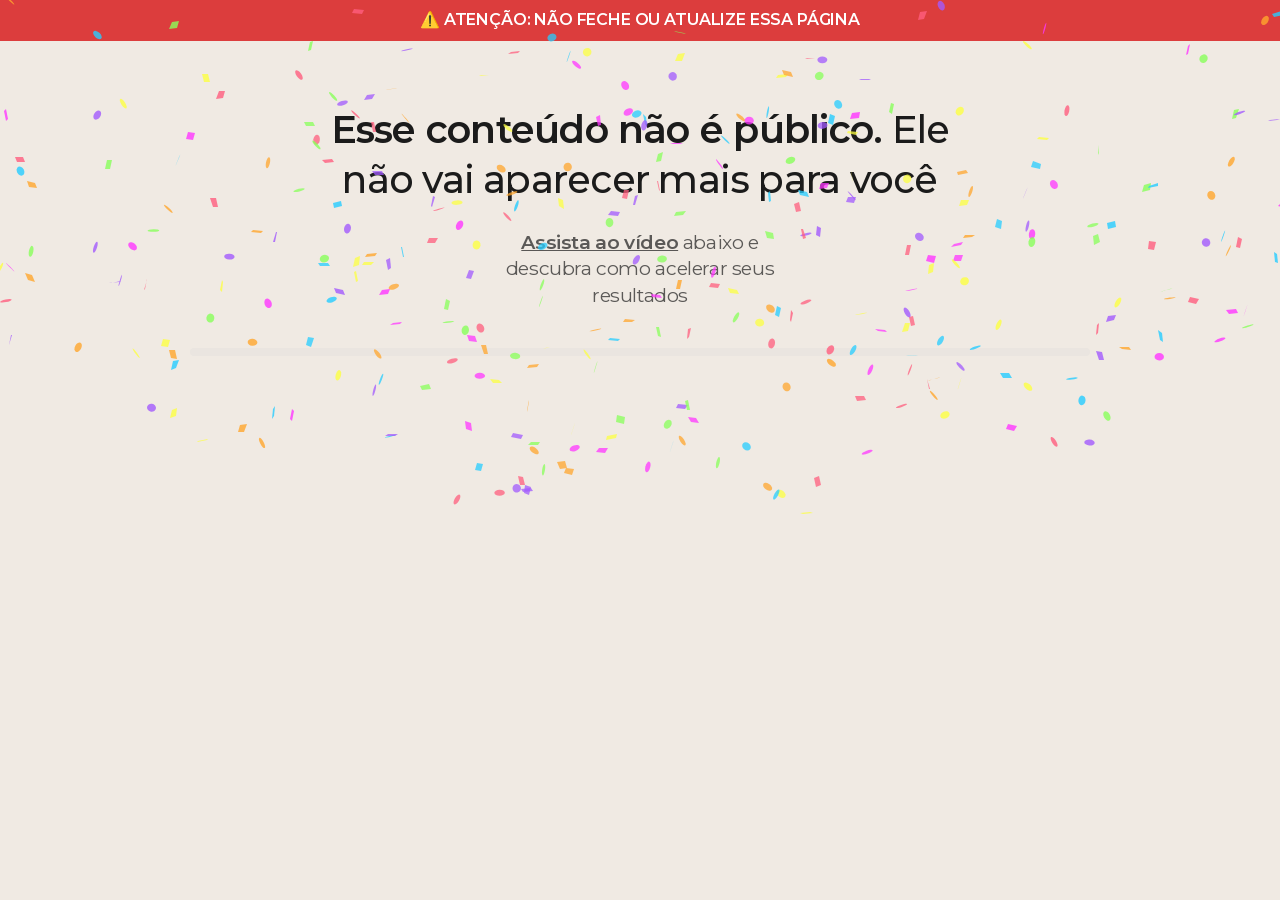
==== commit 3264831d: "fix: update checkout link to 1click" ====
--- a/index.html
+++ b/index.html
@@ -262,7 +262,7 @@
 <p><span class="text-span-996" data-w-id="c245967d-40e3-14f0-dbcf-898360376f6f" data-wf-id='["c245967d-40e3-14f0-dbcf-898360376f6f"]'>12x de</span> <span class="text-span-997" data-w-id="c245967d-40e3-14f0-dbcf-898360376f72" data-wf-id='["c245967d-40e3-14f0-dbcf-898360376f72"]'>R$49,70</span></p> </div>
 <div class="elementor-element elementor-element-70160f2 elementor-widget elementor-widget-html" data-e-type="widget" data-element_type="widget" data-id="70160f2" data-widget_type="html.default">
 <div data-downsell-url="" data-upsell-url="" id="kiwify-upsell-tHtnDgU" style="text-align:center">
-<a href="https://go.rodrigobaiao.com/pay/combo-criador-profissional" style="display:inline-block;background-color:#454E14;padding:12px 16px;cursor:pointer;color:#FFFFFF; font-family: Montserrat; font-weight:600;text-decoration:none;border-radius:4px;border:1px solid #27AF60;font-size:14px; border-radius: 60px;">✅ SIM, QUERO ACELERAR MEUS RESULTADOS</a><br/>
+<a href="https://go.rodrigobaiao.com/pay/combo-criador-profissional/1click" style="display:inline-block;background-color:#454E14;padding:12px 16px;cursor:pointer;color:#FFFFFF; font-family: Montserrat; font-weight:600;text-decoration:none;border-radius:4px;border:1px solid #27AF60;font-size:14px; border-radius: 60px;">✅ SIM, QUERO ACELERAR MEUS RESULTADOS</a><br/>
 
 </div> </div>
 </div>
@@ -282,7 +282,7 @@
 <div class="elementor-element elementor-element-cc949ca elementor-widget__width-initial elementor-widget elementor-widget-text-editor" data-e-type="widget" data-element_type="widget" data-id="cc949ca" data-widget_type="text-editor.default">
 <p>Agora ficou mais fácil decidir, né?</p> </div>
 <div class="elementor-element elementor-element-f508407 elementor-widget elementor-widget-button" data-e-type="widget" data-element_type="widget" data-id="f508407" data-widget_type="button.default">
-<a class="elementor-button elementor-button-link elementor-size-sm" href="https://go.rodrigobaiao.com/pay/combo-criador-profissional">
+<a class="elementor-button elementor-button-link elementor-size-sm" href="https://go.rodrigobaiao.com/pay/combo-criador-profissional/1click">
 <span class="elementor-button-content-wrapper">
 <span class="elementor-button-text">QUERO ME TORNAR REFERÊNCIA</span>
 </span>
@@ -454,7 +454,7 @@
 <div class="elementor-element elementor-element-6599bde elementor-widget__width-initial elementor-widget elementor-widget-text-editor" data-e-type="widget" data-element_type="widget" data-id="6599bde" data-widget_type="text-editor.default">
 <p>Ou R$ 497 à vista</p> </div>
 <div class="elementor-element elementor-element-81a2470 elementor-widget elementor-widget-button" data-e-type="widget" data-element_type="widget" data-id="81a2470" data-widget_type="button.default">
-<a class="elementor-button elementor-button-link elementor-size-sm" href="https://go.rodrigobaiao.com/pay/combo-criador-profissional">
+<a class="elementor-button elementor-button-link elementor-size-sm" href="https://go.rodrigobaiao.com/pay/combo-criador-profissional/1click">
 <span class="elementor-button-content-wrapper">
 <span class="elementor-button-text">✅ SIM, QUERO ACELERAR MEUS RESULTADOS</span>
 </span>
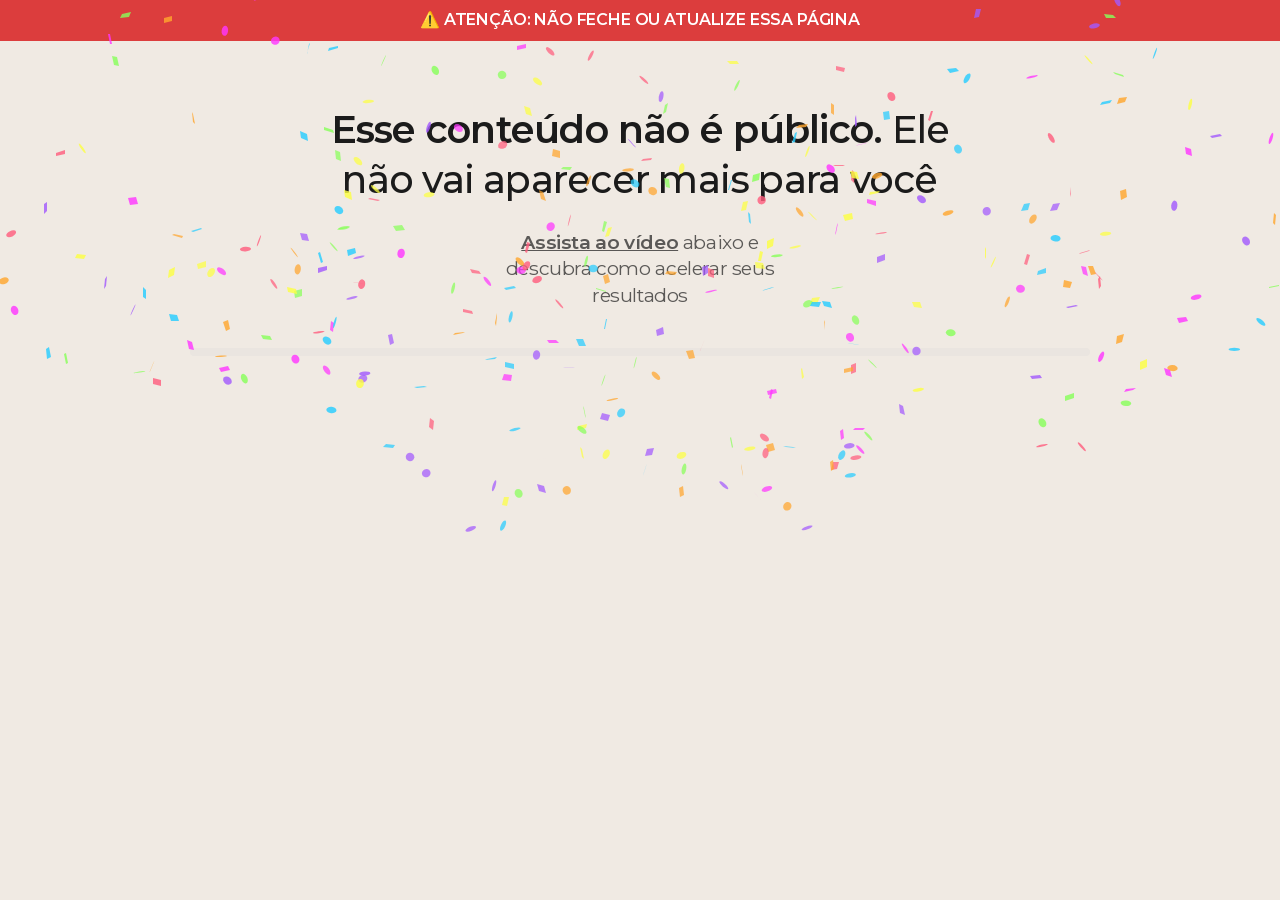
==== commit 6c075abd: "feat: dinamizar links de checkout com base na forma de pagamento" ====
--- a/index.html
+++ b/index.html
@@ -494,6 +494,33 @@
       });
     }, 400);
   });
+</script>
+<script>
+(function () {
+  var q = new URLSearchParams(location.search);
+  var pagamento = (q.get('pagamento') || '').toLowerCase();
+  if (!pagamento) return; // acesso direto: mantém os links como estão
+
+  var base = 'https://go.rodrigobaiao.com/pay/combo-criador-profissional';
+  var dados = new URLSearchParams();
+  ['name', 'email', 'phone', 'utm_source', 'utm_campaign'].forEach(function (k) {
+    if (q.get(k)) dados.set(k, q.get(k));
+  });
+  if (dados.get('phone')) dados.set('phone_local_code', '55');
+
+  var cartao = pagamento.indexOf('credit') > -1 || pagamento.indexOf('cart') > -1;
+  var link = cartao ? base + '/1click' : base + '?' + dados.toString();
+
+  function update() {
+    document.querySelectorAll('a[href*="combo-criador-profissional"]').forEach(function (a) {
+      a.href = link;
+    });
+  }
+  update();
+  if (document.readyState === 'loading') {
+    document.addEventListener('DOMContentLoaded', update);
+  }
+})();
 </script> </div>
 </div>
 </div>
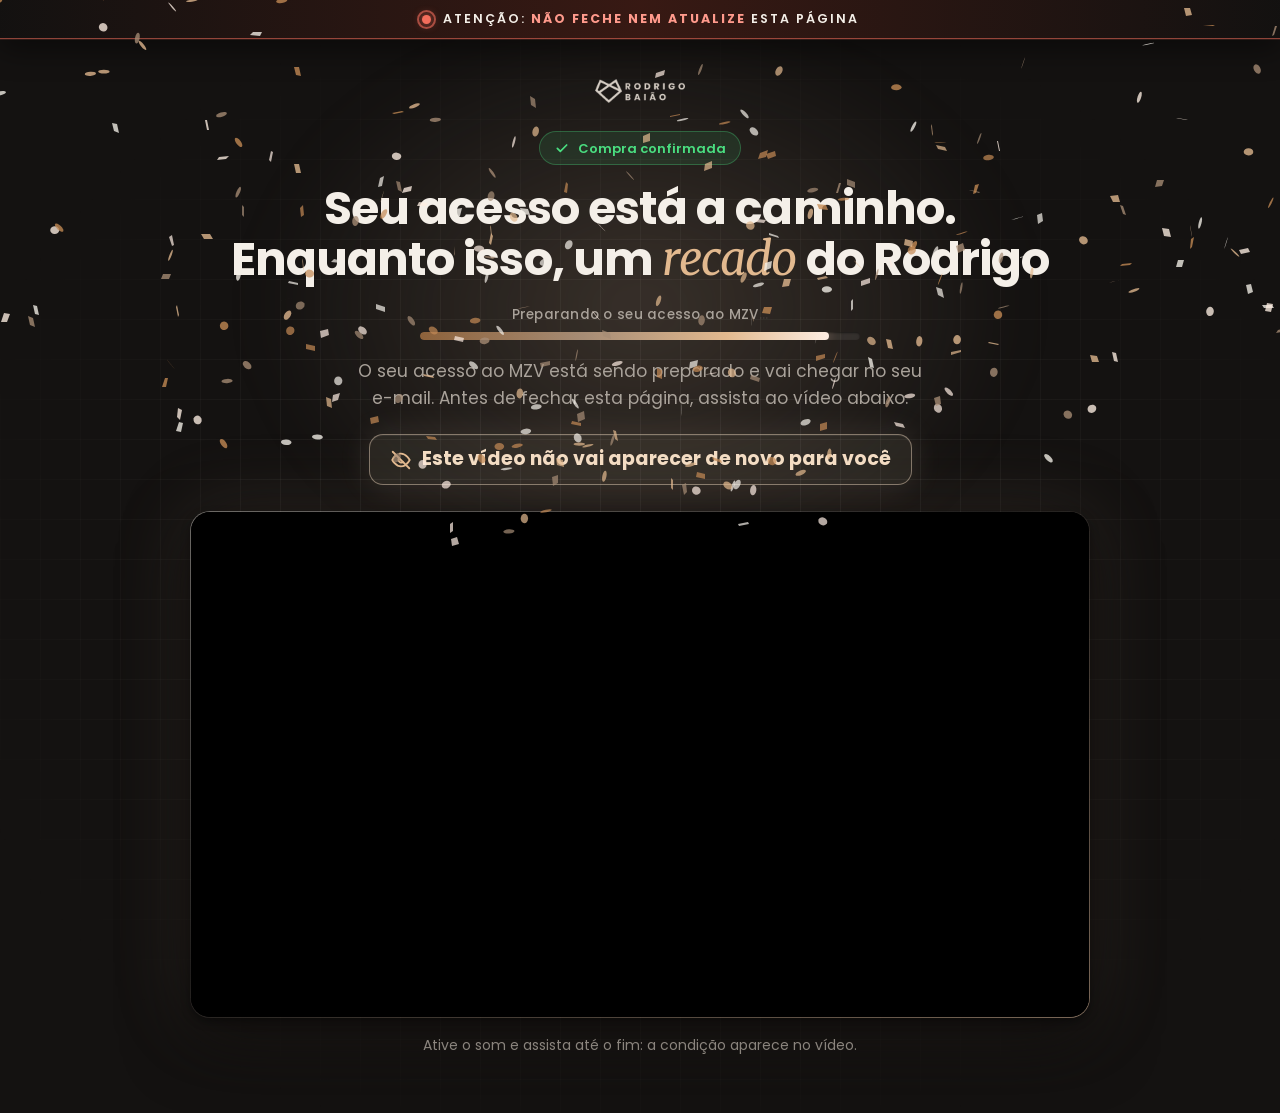
==== commit 79e894bd: "feat: página de upsell do Raio-X do Setup no lugar do Combo - design system da marca (tema escuro, o" ====
--- a/index.html
+++ b/index.html
@@ -1,507 +1,451 @@
-<!DOCTYPE html>
-<html lang="pt-BR"><head><script data-offline-resolve="1">(function(){
-var ASSET_MAP = {"https://cdn.jsdelivr.net/npm/canvas-confetti@1.6.0/dist/confetti.browser.min.js": "assets/9c2ae7a7ca8e4648_confetti.browser.min.js", "https://fonts.googleapis.com/css?family=Montserrat:100,100italic,200,200italic,300,300italic,400,400italic,500,500italic,600,600italic,700,700italic,800,800italic,900,900italic&display=swap": "assets/40aa8c73e7113de6_css.css", "https://mtg.luanacarolinas.com.br/mtg-t001/ved-vagasabertas-a1/": "assets/0551a8cc25f3a5e5_file.html", "https://snippets.kiwify.com/upsell/upsell.min.js": "assets/3e1dc4996cb4e4dd_upsell.min.js", "https://mtg.luanacarolinas.com.br/wp-content/uploads/elementor/css/post-18.css?ver=1782479874": "assets/1e1a571060b846fa_post-18.css", "https://mtg.luanacarolinas.com.br/wp-content/uploads/elementor/css/post-6.css?ver=1782479025": "assets/a987e632057f4e43_post-6.css", "https://mtg.luanacarolinas.com.br/wp-content/plugins/elementor/assets/css/widget-icon-list.min.css?ver=4.1.4": "assets/1b34d4c7324321e3_widget-icon-list.min.css", "https://mtg.luanacarolinas.com.br/wp-content/plugins/hostinger-reach/frontend/dist/blocks/subscription.css?ver=1779173046": "assets/f87844badcff0d96_subscription.css", "https://mtg.luanacarolinas.com.br/wp-content/themes/hello-elementor/assets/css/theme.css?ver=3.4.7": "assets/9a7cfe03ec763818_theme.css", "https://mtg.luanacarolinas.com.br/wp-includes/js/jquery/jquery-migrate.min.js?ver=3.4.1": "assets/5274f11e6fb32ae0_jquery-migrate.min.js", "https://mtg.luanacarolinas.com.br/wp-content/plugins/elementor/assets/css/widget-image.min.css?ver=4.1.4": "assets/fb8690e594b2f9b8_widget-image.min.css", "https://mtg.luanacarolinas.com.br/wp-content/themes/hello-elementor/assets/css/reset.css?ver=3.4.7": "assets/2f01a854a759c0a6_reset.css", "https://mtg.luanacarolinas.com.br/wp-content/plugins/hostinger-reach/frontend/dist/blocks/subscription-view.js?ver=1779173046": "assets/667da1c391bbfb73_subscription-view.js", "https://mtg.luanacarolinas.com.br/wp-content/uploads/2026/03/metedodepagamento.svg": "assets/6ebf91b32d3295dc_metedodepagamento.svg", "https://mtg.luanacarolinas.com.br/wp-content/plugins/pro-elements/assets/css/modules/sticky.min.css?ver=3.35.0": "assets/6f0b2e96bd88c2d8_sticky.min.css", "https://mtg.luanacarolinas.com.br/wp-content/plugins/elementor/assets/css/widget-heading.min.css?ver=4.1.4": "assets/f68e889145cb0e47_widget-heading.min.css", "https://mtg.luanacarolinas.com.br/wp-content/plugins/elementor/assets/css/frontend.min.css?ver=4.1.4": "assets/0a5d398672e25dc7_frontend.min.css", "https://mtg.luanacarolinas.com.br/wp-content/themes/hello-elementor/assets/css/header-footer.css?ver=3.4.7": "assets/5052c28c33de9956_header-footer.css", "https://mtg.luanacarolinas.com.br/wp-includes/js/jquery/jquery.min.js?ver=3.7.1": "assets/cb6f2d32c49d1c2b_jquery.min.js", "https://mtg.luanacarolinas.com.br/wp-content/uploads/2026/03/layouteemtg.webp": "assets/31f260ae510906b6_layouteemtg.webp", "https://fonts.gstatic.com/s/montserrat/v31/JTUSjIg1_i6t8kCHKm459WlhyyTh89Y.woff2": "assets/6438d7b8ea9c7c39_JTUSjIg1_i6t8kCHKm459WlhyyTh89.woff2", "https://mtg.luanacarolinas.com.br/wp-content/themes/hello-elementor/assets/js/hello-frontend.js?ver=3.4.7": "assets/268cae8c2e7a7330_hello-frontend.js", "https://mtg.luanacarolinas.com.br/wp-content/plugins/elementor/assets/js/webpack.runtime.min.js?ver=4.1.4": "assets/8dd3674bae946e2e_webpack.runtime.min.js", "https://mtg.luanacarolinas.com.br/wp-content/plugins/pro-elements/assets/lib/sticky/jquery.sticky.min.js?ver=3.35.0": "assets/34bbd1c367ffc7d8_jquery.sticky.min.js", "https://mtg.luanacarolinas.com.br/wp-includes/js/jquery/ui/core.min.js?ver=1.13.3": "assets/699210a5ed06e497_core.min.js", "https://mtg.luanacarolinas.com.br/wp-includes/js/dist/hooks.min.js?ver=dd5603f07f9220ed27f1": "assets/87cee5f49ba0d301_hooks.min.js", "https://mtg.luanacarolinas.com.br/wp-includes/js/dist/i18n.min.js?ver=c26c3dc7bed366793375": "assets/d4efe709c65438ae_i18n.min.js", "https://mtg.luanacarolinas.com.br/wp-content/plugins/elementor/assets/js/frontend.min.js?ver=4.1.4": "assets/1842d6e4d3c7399f_frontend.min.js", "https://mtg.luanacarolinas.com.br/wp-content/plugins/pro-elements/assets/js/webpack-pro.runtime.min.js?ver=3.35.0": "assets/e8c5718a9e89c04a_webpack-pro.runtime.min.js", "https://mtg.luanacarolinas.com.br/wp-content/plugins/pro-elements/assets/js/frontend.min.js?ver=3.35.0": "assets/4dddc79b1fef51de_frontend.min.js", "https://mtg.luanacarolinas.com.br/wp-content/plugins/elementor/assets/js/frontend-modules.min.js?ver=4.1.4": "assets/c66f47147d5fe3cc_frontend-modules.min.js", "https://scripts.converteai.net/4fb9eb18-4ea1-43bb-a2b2-78e378689895/players/699f2dd544f8b87400f6776c/v4/player.js": "assets/774cac41d117014a_player.js", "https://mtg.luanacarolinas.com.br/wp-content/plugins/pro-elements/assets/js/elements-handlers.min.js?ver=3.35.0": "assets/2c7e6d34bee3736c_elements-handlers.min.js", "https://scripts.converteai.net/lib/js/smartplayer-wc/v4/smartplayer.js": "assets/630f5bf914223290_smartplayer.js", "https://images.converteai.net/4fb9eb18-4ea1-43bb-a2b2-78e378689895/players/699f2dd544f8b87400f6776c/thumbnail.jpg": "assets/6089df1161f300a0_thumbnail.jpg", "https://cdn.converteai.net/4fb9eb18-4ea1-43bb-a2b2-78e378689895/699f2da010f8465bfafad54c/main.m3u8": "assets/0746683cefe63ce1_main.m3u8", "https://cdn.converteai.net/1.mp4": "assets/d597d0dc9218723e_1.mp4", "https://cdn.converteai.net/4fb9eb18-4ea1-43bb-a2b2-78e378689895/699f2da010f8465bfafad54c/video_2.m3u8": "assets/8b54acd3adc513c1_video_2.m3u8", "https://mtg.luanacarolinas.com.br/wp-content/plugins/elementor/assets/js/text-editor.45609661e409413f1cef.bundle.min.js": "assets/4543f55b0b8bc8fe_text-editor.45609661e409413f1c.js", "https://mtg.luanacarolinas.com.br/wp-content/plugins/elementor/assets/js/shared-frontend-handlers.03caa53373b56d3bab67.bundle.min.js": "assets/77c0a6d635dad44b_shared-frontend-handlers.03caa.js", "https://cdn.converteai.net/4fb9eb18-4ea1-43bb-a2b2-78e378689895/699f2da010f8465bfafad54c/video/360p/segment_0.ts": "assets/80f0692305fa3c22_segment_0.ts", "https://cdn.converteai.net/4fb9eb18-4ea1-43bb-a2b2-78e378689895/699f2da010f8465bfafad54c/video_1.m3u8": "assets/4b809116bce939ee_video_1.m3u8", "https://cdn.converteai.net/4fb9eb18-4ea1-43bb-a2b2-78e378689895/699f2da010f8465bfafad54c/video/720p/segment_1.ts": "assets/a8300e080f94e02b_segment_1.ts", "https://cdn.converteai.net/4fb9eb18-4ea1-43bb-a2b2-78e378689895/699f2da010f8465bfafad54c/video/720p/segment_2.ts": "assets/b9c9d6a2c67c7043_segment_2.ts", "https://cdn.converteai.net/4fb9eb18-4ea1-43bb-a2b2-78e378689895/699f2da010f8465bfafad54c/video/720p/segment_3.ts": "assets/0db0a3d8b601f3f5_segment_3.ts", "https://cdn.converteai.net/4fb9eb18-4ea1-43bb-a2b2-78e378689895/699f2da010f8465bfafad54c/video/720p/segment_4.ts": "assets/cc48b2ea3e7c54f9_segment_4.ts", "https://cdn.converteai.net/4fb9eb18-4ea1-43bb-a2b2-78e378689895/699f2da010f8465bfafad54c/video/720p/segment_5.ts": "assets/aedf40d76437d65f_segment_5.ts", "https://cdn.converteai.net/4fb9eb18-4ea1-43bb-a2b2-78e378689895/699f2da010f8465bfafad54c/video/720p/segment_6.ts": "assets/bf0965ba5633ef79_segment_6.ts", "https://cdn.converteai.net/4fb9eb18-4ea1-43bb-a2b2-78e378689895/699f2da010f8465bfafad54c/video/720p/segment_7.ts": "assets/a46f5be2751c8708_segment_7.ts", "https://cdn.converteai.net/4fb9eb18-4ea1-43bb-a2b2-78e378689895/699f2da010f8465bfafad54c/video/720p/segment_8.ts": "assets/4f9fbadc1c9b38ee_segment_8.ts", "https://cdn.converteai.net/4fb9eb18-4ea1-43bb-a2b2-78e378689895/699f2da010f8465bfafad54c/video/720p/segment_9.ts": "assets/df8065a412ce4577_segment_9.ts", "https://cdn.converteai.net/4fb9eb18-4ea1-43bb-a2b2-78e378689895/699f2da010f8465bfafad54c/video/720p/segment_10.ts": "assets/bfb6aa6df47ccf6e_segment_10.ts", "https://cdn.converteai.net/4fb9eb18-4ea1-43bb-a2b2-78e378689895/699f2da010f8465bfafad54c/video/720p/segment_11.ts": "assets/5504f36e799099a6_segment_11.ts", "https://cdn.converteai.net/4fb9eb18-4ea1-43bb-a2b2-78e378689895/699f2da010f8465bfafad54c/video/720p/segment_12.ts": "assets/f34e068df2646047_segment_12.ts", "https://mtg.luanacarolinas.com.br/wp-json/oembed/1.0/embed?url=https%3A%2F%2Fmtg.luanacarolinas.com.br%2Fmtg-t001%2Fved-vagasabertas-a1%2F&format=xml": "assets/aa5dac1223273251_embed", "https://mtg.luanacarolinas.com.br/wp-content/uploads/2026/03/favIconluh-150x150.png": "assets/89cf2a12037422e0_favIconluh-150x150.png", "https://mtg.luanacarolinas.com.br/wp-json/oembed/1.0/embed?url=https%3A%2F%2Fmtg.luanacarolinas.com.br%2Fmtg-t001%2Fved-vagasabertas-a1%2F": "assets/310609e3f74c09a9_embed.json", "https://mtg.luanacarolinas.com.br/wp-json/wp/v2/pages/18": "assets/f032d43cdc2a145d_18.json", "https://mtg.luanacarolinas.com.br/xmlrpc.php?rsd": "assets/0163c8bbd5393208_xmlrpc.php", "https://mtg.luanacarolinas.com.br/comments/feed/": "assets/83f3773671eb65d4_file", "https://mtg.luanacarolinas.com.br/wp-content/uploads/2026/03/layouteemtg-768x864.webp": "assets/329f384632a5d0e0_layouteemtg-768x864.webp", "https://mtg.luanacarolinas.com.br/?p=18": "assets/0551a8cc25f3a5e5_file.html", "https://mtg.luanacarolinas.com.br/wp-content/uploads/2026/03/favIconluh-300x300.png": "assets/357ffc17d3c5f840_favIconluh-300x300.png", "https://mtg.luanacarolinas.com.br/wp-content/uploads/2026/03/layouteemtg-267x300.webp": "assets/ece7a14667156a94_layouteemtg-267x300.webp", "https://mtg.luanacarolinas.com.br/wp-json/": "assets/5e1be5a05a02f6b5_file.json", "https://mtg.luanacarolinas.com.br/feed/": "assets/5b22b0522dc011d7_file"};
-// Pre-populate path+query keys: when opened via file://, JS
-// resolves '/foo.js' against file://… so we lose the original
-// origin. Indexing by pathname+search lets the lookup succeed.
-var _add = {};
-for (var _k in ASSET_MAP) {
-  try { var _u = new URL(_k); _add[_u.pathname + _u.search] = ASSET_MAP[_k]; }
-  catch(e){}
-}
-for (var _k in _add) if (!ASSET_MAP[_k]) ASSET_MAP[_k] = _add[_k];
-function resolveLocal(u){
-  if (!u || typeof u !== 'string') return null;
-  if (u.indexOf('data:') === 0 || u.indexOf('blob:') === 0) return null;
-  if (ASSET_MAP[u]) return ASSET_MAP[u];
-  try {
-    var url = new URL(u, location.href);
-    var pq = url.pathname + url.search;
-    if (ASSET_MAP[pq]) return ASSET_MAP[pq];
-    // The snapshot may be opened from a subdirectory, while
-    // ASSET_MAP paths are origin-rooted. Retry with the
-    // document's own directory prefix stripped off.
-    var dir = location.pathname.replace(/[^/]*$/, '');
-    if (dir.length > 1 && pq.indexOf(dir) === 0) {
-      var rel = pq.slice(dir.length - 1);
-      if (ASSET_MAP[rel]) return ASSET_MAP[rel];
-    }
-    // Next.js image optimization wrapper — peel the inner CDN URL
-    if (/_next\/image$/.test(url.pathname)) {
-      var t = url.searchParams.get('url');
-      if (t) {
-        var dec = decodeURIComponent(t);
-        if (ASSET_MAP[dec]) return ASSET_MAP[dec];
-        var bare = dec.split('?')[0];
-        for (var k in ASSET_MAP) {
-          if (k.split('?')[0] === bare) return ASSET_MAP[k];
-        }
-      }
-    }
-  } catch(e){}
-  return null;
-}
-function rewriteSrcset(s){
-  if (!s || typeof s !== 'string') return s;
-  return s.split(',').map(function(it){
-    var p = it.trim().split(/\s+/);
-    var loc = resolveLocal(p[0]);
-    if (loc) p[0] = loc;
-    return p.join(' ');
-  }).join(', ');
-}
-// Patch property setters: el.src = '...' / el.href = '...'
-// IMPORTANT: skip rewrite when the element has crossOrigin set.
-// WebGL textures (UnicornStudio, Three.js, etc.) are loaded via
-//   img.crossOrigin = 'anonymous'; img.src = 'https://cdn/...'
-// and consumed via gl.texImage2D. file:// resources have no CORS
-// headers, so rewriting to local makes WebGL reject the texture
-// (Access blocked by CORS policy → black/missing 3D scene).
-// Better to keep the original URL: works online, fails offline,
-// matches non-patched behaviour.
-function patchSetter(klass, prop, transform){
-  if (!klass || !klass.prototype) return;
-  var desc = Object.getOwnPropertyDescriptor(klass.prototype, prop);
-  if (!desc || !desc.set) return;
-  Object.defineProperty(klass.prototype, prop, {
-    configurable: true,
-    get: desc.get,
-    set: function(v){
-      try {
-        if (transform === 'srcset') {
-          v = rewriteSrcset(v);
-        } else {
-          // Captured runtime resource (UnicornStudio texture,
-          // etc.) → serve as a data: URI. data: never CORS-
-          // taints a WebGL canvas, unlike a file:// texture,
-          // so gl.texImage2D still accepts it offline.
-          var du = window.__offlineDataUri && window.__offlineDataUri(v);
-          if (du) { v = du; }
-          else if (!this.crossOrigin) {
-            var loc = resolveLocal(v); if (loc) v = loc;
-          }
-        }
-      } catch(e){}
-      desc.set.call(this, v);
-    }
-  });
-}
-patchSetter(window.HTMLScriptElement, 'src');
-patchSetter(window.HTMLLinkElement, 'href');
-patchSetter(window.HTMLImageElement, 'src');
-patchSetter(window.HTMLImageElement, 'srcset', 'srcset');
-patchSetter(window.HTMLSourceElement, 'src');
-patchSetter(window.HTMLSourceElement, 'srcset', 'srcset');
-patchSetter(window.HTMLMediaElement, 'src');
-patchSetter(window.HTMLIFrameElement, 'src');
-// Patch setAttribute too — some libs use it instead of property set
-var _setAttr = Element.prototype.setAttribute;
-Element.prototype.setAttribute = function(name, value){
-  try {
-    if (typeof value === 'string') {
-      if (name === 'src' || name === 'href') {
-        var du = window.__offlineDataUri && window.__offlineDataUri(value);
-        if (du) { value = du; }
-        else if (!this.crossOrigin) {
-          var loc = resolveLocal(value); if (loc) value = loc;
-        }
-      } else if (name === 'srcset' && !this.crossOrigin) {
-        value = rewriteSrcset(value);
-      }
-    }
-  } catch(e){}
-  return _setAttr.call(this, name, value);
-};
-// Expose for the late-init script in body
-window.__resolveLocal = resolveLocal;
-window.__rewriteSrcset = rewriteSrcset;
-})();</script>
-<meta charset="utf-8"/>
+<!doctype html>
+<html lang="pt-BR">
+<head>
+<meta charset="utf-8">
+<meta name="viewport" content="width=device-width, initial-scale=1">
+<!-- VTurb: velocidade de carregamento do vídeo -->
 <script>!function(i,n){i._plt=i._plt||(n&&n.timeOrigin?n.timeOrigin+n.now():Date.now())}(window,performance);</script>
-<link rel="preload" href="https://scripts.converteai.net/808eb86e-5343-4bb3-a93a-b5c65c959b16/players/69b819c8005f4e6dadb28cc8/v4/player.js" as="script">
+<link rel="preload" href="https://scripts.converteai.net/808eb86e-5343-4bb3-a93a-b5c65c959b16/players/6aecdae7a8d4c62ffccf7d79/v4/player.js" as="script">
 <link rel="preload" href="https://scripts.converteai.net/lib/js/smartplayer-wc/v4/smartplayer.js" as="script">
-<link rel="preload" href="https://cdn.converteai.net/808eb86e-5343-4bb3-a93a-b5c65c959b16/69b8165aec3c62fc7c245449/main.m3u8" as="fetch">
+<link rel="preload" href="https://cdn.converteai.net/808eb86e-5343-4bb3-a93a-b5c65c959b16/6aecdad620969d1e67ce46f7/main.m3u8" as="fetch">
 <link rel="dns-prefetch" href="https://cdn.converteai.net">
 <link rel="dns-prefetch" href="https://scripts.converteai.net">
 <link rel="dns-prefetch" href="https://images.converteai.net">
 <link rel="dns-prefetch" href="https://license.vturb.com">
-<meta content="index, follow, max-image-preview:large, max-snippet:-1, max-video-preview:-1" name="robots"/>
-<!-- This site is optimized with the Yoast SEO plugin v27.2 - https://yoast.com/product/yoast-seo-wordpress/ -->
-<title>Combo Creator Pro</title>
-<link href="assets/0551a8cc25f3a5e5_file.html" rel="canonical"/>
-<meta content="pt_BR" property="og:locale"/>
-<meta content="article" property="og:type"/>
-<meta content="Combo Creator Pro" property="og:title"/>
-<meta content="⚠️ ATENÇÃO: NÃO FECHE OU ATUALIZE ESSA PÁGINA. Acesso exclusivo ao Combo Creator Pro por Rodrigo Baião." property="og:description"/>
-<meta content="https://upmzv.rodrigobaiao.com/" property="og:url"/>
-<meta content="Combo Creator Pro" property="og:site_name"/>
-<meta content="2026-03-21T19:32:49+00:00" property="article:modified_time"/>
-<meta content="https://upmzv.rodrigobaiao.com/assets/favicon.png" property="og:image"/>
-<meta content="300" property="og:image:width"/>
-<meta content="300" property="og:image:height"/>
-<meta content="image/png" property="og:image:type"/>
-<meta content="summary_large_image" name="twitter:card"/>
-<meta content="Est. tempo de leitura" name="twitter:label1"/>
-<meta content="3 minutos" name="twitter:data1"/>
-<script class="yoast-schema-graph" type="application/ld+json">{"@context":"https://schema.org","@graph":[{"@type":"WebPage","@id":"https://mtg.luanacarolinas.com.br/mtg-t001/ved-vagasabertas-a1/","url":"https://mtg.luanacarolinas.com.br/mtg-t001/ved-vagasabertas-a1/","name":"mtg.luanacarolinas.com.br","isPartOf":{"@id":"https://mtg.luanacarolinas.com.br/#website"},"primaryImageOfPage":{"@id":"https://mtg.luanacarolinas.com.br/mtg-t001/ved-vagasabertas-a1/#primaryimage"},"image":{"@id":"https://mtg.luanacarolinas.com.br/mtg-t001/ved-vagasabertas-a1/#primaryimage"},"thumbnailUrl":"https://mtg.luanacarolinas.com.br/wp-content/uploads/2026/03/openon.webp","datePublished":"2026-03-21T16:19:10+00:00","dateModified":"2026-03-21T19:32:49+00:00","breadcrumb":{"@id":"https://mtg.luanacarolinas.com.br/mtg-t001/ved-vagasabertas-a1/#breadcrumb"},"inLanguage":"pt-BR","potentialAction":[{"@type":"ReadAction","target":["https://mtg.luanacarolinas.com.br/mtg-t001/ved-vagasabertas-a1/"]}]},{"@type":"ImageObject","inLanguage":"pt-BR","@id":"https://mtg.luanacarolinas.com.br/mtg-t001/ved-vagasabertas-a1/#primaryimage","url":"https://mtg.luanacarolinas.com.br/wp-content/uploads/2026/03/openon.webp","contentUrl":"https://mtg.luanacarolinas.com.br/wp-content/uploads/2026/03/openon.webp","width":1800,"height":900},{"@type":"BreadcrumbList","@id":"https://mtg.luanacarolinas.com.br/mtg-t001/ved-vagasabertas-a1/#breadcrumb","itemListElement":[{"@type":"ListItem","position":1,"name":"Home","item":"https://mtg.luanacarolinas.com.br/"},{"@type":"ListItem","position":2,"name":"Método Guia","item":"https://mtg.luanacarolinas.com.br/mtg-t001/"},{"@type":"ListItem","position":3,"name":"MTG a1"}]},{"@type":"WebSite","@id":"https://mtg.luanacarolinas.com.br/#website","url":"https://mtg.luanacarolinas.com.br/","name":"mtg.luanacarolinas.com.br","description":"","potentialAction":[{"@type":"SearchAction","target":{"@type":"EntryPoint","urlTemplate":"https://mtg.luanacarolinas.com.br/?s={search_term_string}"},"query-input":{"@type":"PropertyValueSpecification","valueRequired":true,"valueName":"search_term_string"}}],"inLanguage":"pt-BR"}]}</script>
-<!-- / Yoast SEO plugin. -->
-<link href="assets/5b22b0522dc011d7_file" rel="alternate" title="Feed para mtg.luanacarolinas.com.br »" type="application/rss+xml"/>
-<link href="assets/83f3773671eb65d4_file" rel="alternate" title="Feed de comentários para mtg.luanacarolinas.com.br »" type="application/rss+xml"/>
-<link href="assets/310609e3f74c09a9_embed.json" rel="alternate" title="oEmbed (JSON)" type="application/json+oembed"/>
-<link href="assets/aa5dac1223273251_embed" rel="alternate" title="oEmbed (XML)" type="text/xml+oembed"/>
-<style id="wp-img-auto-sizes-contain-inline-css">
-img:is([sizes=auto i],[sizes^="auto," i]){contain-intrinsic-size:3000px 1500px}
-/*# sourceURL=wp-img-auto-sizes-contain-inline-css */
+<title>Raio-X do Setup</title>
+<meta name="robots" content="noindex, nofollow">
+<meta name="description" content="Convite exclusivo para alunos do MZV: 1 hora ao vivo com o Rodrigo Baião para deixar o seu espaço de gravação pronto.">
+<meta property="og:locale" content="pt_BR">
+<meta property="og:type" content="website">
+<meta property="og:title" content="Raio-X do Setup">
+<meta property="og:description" content="⚠️ ATENÇÃO: NÃO FECHE OU ATUALIZE ESSA PÁGINA. Convite exclusivo para alunos do MZV.">
+<meta property="og:url" content="https://upmzv.rodrigobaiao.com/">
+<meta property="og:site_name" content="Raio-X do Setup">
+<meta property="og:image" content="https://upmzv.rodrigobaiao.com/assets/raiox/raio-x-produto.jpg">
+<meta property="og:image:width" content="800">
+<meta property="og:image:height" content="800">
+<link rel="icon" href="favicon.ico" sizes="any">
+<link rel="icon" href="favicon.svg" type="image/svg+xml">
+<link rel="apple-touch-icon" href="apple-touch-icon.png">
+<link rel="preload" href="assets/fonts/Poppins-Bold.woff2" as="font" type="font/woff2" crossorigin>
+<link rel="preload" href="assets/fonts/Merriweather-Italic-400.woff2" as="font" type="font/woff2" crossorigin>
+<link rel="stylesheet" href="tokens.css">
+<style>
+  /* ---------- Camada da página (sobre o tokens.css) ---------- */
+  html { background: var(--ink-900); }
+  body { background: transparent; overflow-x: hidden; }
+  * { box-sizing: border-box; }
+  img { max-width: 100%; display: block; }
+  .wrap { width: min(1080px, 100% - 32px); margin: 0 auto; }
+  .narrow { width: min(760px, 100% - 32px); margin: 0 auto; }
+  section { position: relative; padding: 72px 0; }
+  h1, h2, h3, p { margin: 0; }
+  .center { text-align: center; }
+  .accent { color: var(--accent); }
+
+  /* aviso fixo no topo */
+  .alert {
+    position: sticky; top: 0; z-index: 20; display: flex; align-items: center; justify-content: center; gap: 12px;
+    padding: 11px 16px; text-align: center;
+    font: 600 12.5px/1.3 var(--font-sans); letter-spacing: .16em; text-transform: uppercase; color: var(--text);
+    background: linear-gradient(90deg, rgba(20,18,17,.96), rgba(58,26,20,.96) 50%, rgba(20,18,17,.96));
+    border-bottom: 1px solid rgba(242,109,91,.55);
+    box-shadow: 0 1px 0 rgba(242,109,91,.15), 0 10px 30px rgba(0,0,0,.45);
+    -webkit-backdrop-filter: blur(10px); backdrop-filter: blur(10px);
+  }
+  .alert b { color: #ff9a8c; font-weight: 700; }
+  .alert__dot { position: relative; flex: none; width: 9px; height: 9px; border-radius: 999px; background: #f26d5b; box-shadow: 0 0 10px rgba(242,109,91,.9); }
+  .alert__dot::after { content: ""; position: absolute; inset: -5px; border-radius: inherit; border: 2px solid rgba(242,109,91,.6); animation: ping 1.6s cubic-bezier(0,0,.2,1) infinite; }
+  @keyframes ping { 0% { transform: scale(.6); opacity: 1; } 100% { transform: scale(1.9); opacity: 0; } }
+  @media (prefers-reduced-motion: reduce) { .alert__dot::after { animation: none; } }
+
+  /* topo */
+  .hero { padding: 40px 0 56px; isolation: isolate; }
+  .hero::before { /* brilho quente */
+    content: ""; position: absolute; z-index: -1; inset: -10% 10% auto; height: 70%; pointer-events: none;
+    background: radial-gradient(closest-side, color-mix(in srgb, var(--accent) 26%, transparent), transparent 75%); filter: blur(30px);
+  }
+  .hero::after { /* quadriculado do MZV */
+    content: ""; position: absolute; inset: 0; z-index: -2; pointer-events: none;
+    background-image: linear-gradient(to right, rgba(244,239,232,.06) 1px, transparent 1px), linear-gradient(to bottom, rgba(244,239,232,.06) 1px, transparent 1px);
+    background-size: 40px 40px;
+    -webkit-mask-image: radial-gradient(ellipse at center, black 30%, transparent 80%); mask-image: radial-gradient(ellipse at center, black 30%, transparent 80%);
+  }
+  .hero .logo { margin: 0 auto 28px; height: var(--logo-sm); }
+  .ok {
+    display: inline-flex; align-items: center; gap: 8px; margin-bottom: 18px; padding: 8px 14px; border-radius: 999px;
+    font: 600 13px/1 var(--font-sans); color: var(--success); background: rgba(74,222,128,.1); border: 1px solid rgba(74,222,128,.3);
+  }
+  .hero h1 { font: 700 clamp(30px, 5.2vw, 50px)/1.1 var(--font-sans); letter-spacing: -.02em; text-wrap: balance; }
+  .hero .emph { color: var(--sand-300, #e2b98f); color: var(--warm-300); }
+  .hero h1 { max-width: none; margin: 0 auto; font-size: clamp(19px, 5.15vw, 46px); }
+  .hero h1 .l { display: block; }
+  /* barra de progresso: o acesso sendo preparado */
+  .progress { width: min(440px, 100%); margin: 24px auto 0; }
+  .progress__label { display: flex; justify-content: center; font: 500 13.5px/1 var(--font-sans); letter-spacing: .02em; color: var(--text-muted); margin-bottom: 10px; }
+  .dots i { font-style: normal; animation: dot 1.4s infinite both; }
+  .dots i:nth-child(2) { animation-delay: .2s; } .dots i:nth-child(3) { animation-delay: .4s; }
+  @keyframes dot { 0%, 80%, 100% { opacity: .15; } 40% { opacity: 1; } }
+  .progress__track { position: relative; height: 8px; border-radius: 999px; overflow: hidden; background: rgba(244,239,232,.08); box-shadow: inset 0 1px 2px rgba(0,0,0,.5); }
+  .progress__fill { position: absolute; inset: 0 auto 0 0; width: 0; border-radius: inherit;
+    background: linear-gradient(90deg, #8d623b, #a68c75 40%, #e2b98f 75%, #fdede2);
+    box-shadow: 0 0 14px rgba(226,185,143,.55);
+    animation: fill 7s cubic-bezier(.2,.7,.2,1) .4s forwards; }
+  .progress__fill::after { content: ""; position: absolute; inset: 0; background: linear-gradient(90deg, transparent, rgba(255,255,255,.55), transparent); transform: translateX(-100%); animation: shine 1.8s ease-in-out infinite; }
+  @keyframes fill { 0% { width: 0; } 35% { width: 48%; } 70% { width: 78%; } 100% { width: 93%; } }
+  @keyframes shine { to { transform: translateX(100%); } }
+  @media (prefers-reduced-motion: reduce) { .progress__fill { animation: none; width: 93%; } .progress__fill::after, .dots i { animation: none; } }
+  .hero .sub { max-width: 640px; margin: 18px auto 0; font-size: 17px; color: var(--text-muted); text-wrap: balance; }
+  .once {
+    display: inline-flex; align-items: center; gap: 10px; margin: 22px auto 0; padding: 12px 20px; border-radius: 14px;
+    font: 700 clamp(16px, 2.2vw, 19px)/1.3 var(--font-sans); color: var(--warm-100); text-align: left;
+    background: rgba(243,220,195,.08); border: 1px solid rgba(243,220,195,.45);
+    box-shadow: 0 0 32px rgba(243,220,195,.12), inset 0 1px 0 rgba(255,255,255,.06);
+  }
+  .once svg { flex: none; color: var(--warm-300); }
+  .player { margin: 26px auto 0; max-width: 900px; border-radius: 20px; overflow: hidden; border: 1px solid transparent;
+    background: linear-gradient(#000, #000) padding-box, linear-gradient(150deg, rgba(244,239,232,.4), rgba(244,239,232,.06) 45%, rgba(166,140,117,.7)) border-box;
+    box-shadow: var(--shadow-lg), 0 0 80px rgba(166,140,117,.18); }
+  .watch { margin-top: 16px; font-size: 14px; color: var(--text-faint); }
+
+  /* oferta */
+  .esconder { display: none; }
+  .offer { padding-top: 16px; }
+  .offer-head { text-align: center; max-width: 720px; margin: 0 auto; }
+  .offer-head h2 { font: 700 clamp(34px, 5vw, 52px)/1.05 var(--font-sans); letter-spacing: -.025em; margin: 16px 0 10px; }
+  h2 .emph { color: var(--warm-300); }
+  .offer-head p { color: var(--text-muted); font-size: 17px; text-wrap: balance; }
+  .offer-body { display: grid; grid-template-columns: 1fr 400px; gap: 48px; align-items: center; margin-top: 44px; }
+
+  /* o que você leva */
+  .list-title { margin-bottom: 18px; }
+  .feat { list-style: none; padding: 0; margin: 0; display: grid; gap: 0; }
+  .feat li { display: grid; grid-template-columns: 48px 1fr; gap: 16px; align-items: start; padding: 16px 0; border-bottom: 1px solid var(--border); }
+  .feat li:first-child { padding-top: 0; }
+  .feat li:last-child { border-bottom: 0; padding-bottom: 0; }
+  .feat .ic { width: 48px; height: 48px; border-radius: 999px; display: flex; align-items: center; justify-content: center;
+    border: 1px solid transparent; background: linear-gradient(var(--ink-800), var(--ink-800)) padding-box, linear-gradient(150deg, rgba(244,239,232,.4), rgba(244,239,232,.06) 45%, rgba(226,185,143,.7)) border-box;
+    box-shadow: 0 0 24px rgba(166,140,117,.12); }
+  .feat b { display: block; font: 600 17px/1.3 var(--font-sans); color: var(--text); }
+  .feat span { display: block; margin-top: 3px; font-size: 14.5px; line-height: 1.5; color: var(--text-muted); }
+
+  /* caixa de preço: o único destaque do bloco */
+  .price-box {
+    position: relative; padding: 28px; border-radius: 26px; text-align: center; border: 1px solid transparent;
+    background: linear-gradient(rgba(28,26,24,.94), rgba(28,26,24,.94)) padding-box,
+      linear-gradient(160deg, rgba(244,239,232,.5), rgba(244,239,232,.06) 35%, rgba(244,239,232,.06) 65%, rgba(226,185,143,.8)) border-box;
+    box-shadow: var(--shadow-lg), 0 0 90px rgba(166,140,117,.2), inset 0 1px 0 rgba(255,255,255,.08);
+  }
+  .pb-prod { display: flex; align-items: center; justify-content: center; gap: 14px; text-align: left; padding-bottom: 20px; border-bottom: 1px solid var(--border); }
+  .pb-prod img { width: 68px; height: 68px; border-radius: 14px; object-fit: cover; box-shadow: var(--shadow-sm, 0 2px 8px rgba(0,0,0,.4)); }
+  .pb-prod b { display: block; font: 700 18px/1.2 var(--font-sans); }
+  .pb-prod span { display: block; margin-top: 3px; font-size: 13.5px; color: var(--text-muted); }
+  .pb-de { margin-top: 20px; font-size: 14px; color: var(--text-faint); }
+  .pb-de s { color: var(--text-muted); }
+  .pb-tag { display: inline-block; margin-top: 12px; padding: 6px 12px; border-radius: 999px; font: 700 11px/1 var(--font-sans); letter-spacing: .16em; text-transform: uppercase;
+    color: var(--warm-300); background: rgba(226,185,143,.1); border: 1px solid rgba(226,185,143,.3); }
+  .pb-row { display: flex; align-items: flex-end; justify-content: center; gap: 8px; margin-top: 14px; }
+  .pb-x { font: 600 18px/1 var(--font-sans); color: var(--text-muted); padding-bottom: 9px; }
+  .pb-big { font: 800 58px/1 var(--font-sans); letter-spacing: -.035em; background: var(--grad-metal); -webkit-background-clip: text; background-clip: text; -webkit-text-fill-color: transparent; }
+  .pb-vista { margin-top: 8px; font-size: 15px; color: var(--text-muted); }
+  .pb-vista b { color: var(--text); font-weight: 600; }
+  .cta {
+    display: flex; align-items: center; justify-content: center; gap: 10px; width: 100%; min-height: 60px; margin-top: 22px; padding: 18px 24px;
+    border-radius: 999px; text-decoration: none; text-align: center;
+    font: 700 16px/1.2 var(--font-sans); letter-spacing: .04em; text-transform: uppercase; color: var(--ink-900);
+    background: linear-gradient(180deg, color-mix(in srgb, var(--accent) 80%, #fff) 0%, var(--accent) 52%, color-mix(in srgb, var(--accent) 82%, #000) 100%);
+    box-shadow: inset 0 1px 0 rgba(255,255,255,.45), 0 1px 2px rgba(0,0,0,.35), 0 12px 32px color-mix(in srgb, var(--accent) 30%, transparent);
+    transition: transform .2s var(--ease), box-shadow .2s var(--ease);
+  }
+  .cta:hover { transform: translateY(-1px); box-shadow: inset 0 1px 0 rgba(255,255,255,.55), 0 1px 2px rgba(0,0,0,.35), 0 16px 40px color-mix(in srgb, var(--accent) 42%, transparent); }
+  .cta:focus-visible { outline: var(--focus-ring); outline-offset: 3px; }
+  .pay { margin: 16px auto 0; max-width: 170px; height: auto; filter: invert(1) brightness(.85); opacity: .6; } /* svg original é preto: aqui fica claro no fundo escuro */
+  .after { margin-top: 18px; display: flex; align-items: center; gap: 12px; padding: 12px 14px; border-radius: 14px; text-align: left;
+    font-size: 13.5px; line-height: 1.45; color: var(--text-muted);
+    background: rgba(37,211,102,.06); border: 1px solid rgba(37,211,102,.22); }
+  .after b { color: var(--text); font-weight: 600; }
+  .after__ic { flex: none; width: 36px; height: 36px; border-radius: 999px; display: flex; align-items: center; justify-content: center;
+    background: linear-gradient(180deg, #6cf09a 0%, #25D366 55%, #1aa84f 100%); box-shadow: inset 0 1px 0 rgba(255,255,255,.45), 0 4px 14px rgba(37,211,102,.25); }
+  .only { margin-top: 12px; font-size: 12.5px; color: var(--text-faint); text-align: center; }
+
+  /* blocos */
+  .sec-title { font: 700 clamp(26px, 3.6vw, 38px)/1.15 var(--font-sans); letter-spacing: -.015em; text-wrap: balance; }
+  .sec-sub { margin-top: 12px; color: var(--text-muted); font-size: 16px; text-wrap: balance; }
+  .grid3 { display: grid; grid-template-columns: repeat(3, 1fr); gap: 18px; margin-top: 36px; }
+  .tile { padding: 26px; border-radius: 20px; background: var(--ink-800); border: 1px solid var(--border); box-shadow: var(--shadow-md); }
+  .tile .ic { width: 52px; height: 52px; border-radius: 999px; display: flex; align-items: center; justify-content: center; margin-bottom: 16px;
+    border: 1px solid transparent; background: linear-gradient(var(--ink-800), var(--ink-800)) padding-box, linear-gradient(150deg, rgba(244,239,232,.4), rgba(244,239,232,.06) 45%, rgba(226,185,143,.7)) border-box; }
+  .tile h3 { font: 600 19px/1.3 var(--font-sans); }
+  .tile p { margin-top: 8px; font-size: 15px; line-height: 1.55; color: var(--text-muted); }
+  .num { font: 800 14px/1 var(--font-sans); letter-spacing: .14em; color: var(--accent); margin-bottom: 14px; }
+
+  .split { display: grid; grid-template-columns: 1fr 1fr; gap: 18px; margin-top: 36px; }
+  .split .tile.yes { border-color: rgba(166,140,117,.55); box-shadow: var(--shadow-md), 0 0 48px rgba(166,140,117,.18); }
+  .split .verdict { margin-top: 14px; font: 700 19px/1.3 var(--font-sans); color: var(--cream, #f4efe8); }
+  .split .yes .verdict .emph { color: var(--warm-300); }
+
+  .photo-band { display: grid; grid-template-columns: 1.1fr 1fr; gap: 36px; align-items: center; }
+  .photo-band img { border-radius: 22px; box-shadow: var(--shadow-lg); aspect-ratio: 16/11; object-fit: cover; object-position: 40% 50%; }
+  .quote-big { font: italic 400 clamp(24px, 3.2vw, 32px)/1.35 var(--font-serif); color: var(--cream, #f4efe8); }
+  .quote-big b { font-style: normal; font-family: var(--font-sans); font-weight: 700; }
+  .by { margin-top: 14px; font-size: 14px; color: var(--text-faint); letter-spacing: .08em; text-transform: uppercase; }
+
+  .final { text-align: center; }
+  .final-box { max-width: 420px; margin: 36px auto 0; }
+  .badge-metal { margin-bottom: 14px; }
+
+  footer { padding: 40px 0 56px; text-align: center; color: var(--text-faint); font-size: 12.5px; border-top: 1px solid var(--border); }
+  footer .logo { margin: 0 auto 12px; height: var(--logo-sm); opacity: .8; }
+
+  /* celular: vídeo na primeira tela */
+  @media (max-width: 640px) {
+    .hero { padding: 16px 0 36px; }
+    .hero .logo, .hero .sub { display: none; }
+    .ok { margin-bottom: 12px; padding: 6px 12px; font-size: 12px; }
+    .progress { margin-top: 14px; }
+    .progress__label { font-size: 12px; margin-bottom: 8px; }
+    .once { margin-top: 14px; padding: 9px 16px; gap: 10px; font-size: 14px; border-radius: 12px; text-wrap: balance; max-width: 300px; }
+    .once svg { width: 18px; height: 18px; }
+    .player { margin-top: 12px; border-radius: 14px; }
+    .watch { margin-top: 10px; font-size: 13px; }
+  }
+  @media (max-width: 860px) {
+    section { padding: 56px 0; }
+    .offer-body { grid-template-columns: 1fr; gap: 36px; margin-top: 32px; }
+    .price-box { padding: 24px 20px; }
+    .pb-big { font-size: 52px; }
+    .grid3, .split, .photo-band { grid-template-columns: 1fr; }
+    .alert { font-size: 10.5px; letter-spacing: .1em; gap: 10px; }
+  }
 </style>
-<style id="wp-emoji-styles-inline-css">
-
-	img.wp-smiley, img.emoji {
-		display: inline !important;
-		border: none !important;
-		box-shadow: none !important;
-		height: 1em !important;
-		width: 1em !important;
-		margin: 0 0.07em !important;
-		vertical-align: -0.1em !important;
-		background: none !important;
-		padding: 0 !important;
-	}
-/*# sourceURL=wp-emoji-styles-inline-css */
-</style>
-<style id="global-styles-inline-css">
-:root{--wp--preset--aspect-ratio--square: 1;--wp--preset--aspect-ratio--4-3: 4/3;--wp--preset--aspect-ratio--3-4: 3/4;--wp--preset--aspect-ratio--3-2: 3/2;--wp--preset--aspect-ratio--2-3: 2/3;--wp--preset--aspect-ratio--16-9: 16/9;--wp--preset--aspect-ratio--9-16: 9/16;--wp--preset--color--black: #000000;--wp--preset--color--cyan-bluish-gray: #abb8c3;--wp--preset--color--white: #ffffff;--wp--preset--color--pale-pink: #f78da7;--wp--preset--color--vivid-red: #cf2e2e;--wp--preset--color--luminous-vivid-orange: #ff6900;--wp--preset--color--luminous-vivid-amber: #fcb900;--wp--preset--color--light-green-cyan: #7bdcb5;--wp--preset--color--vivid-green-cyan: #00d084;--wp--preset--color--pale-cyan-blue: #8ed1fc;--wp--preset--color--vivid-cyan-blue: #0693e3;--wp--preset--color--vivid-purple: #9b51e0;--wp--preset--gradient--vivid-cyan-blue-to-vivid-purple: linear-gradient(135deg,rgb(6,147,227) 0%,rgb(155,81,224) 100%);--wp--preset--gradient--light-green-cyan-to-vivid-green-cyan: linear-gradient(135deg,rgb(122,220,180) 0%,rgb(0,208,130) 100%);--wp--preset--gradient--luminous-vivid-amber-to-luminous-vivid-orange: linear-gradient(135deg,rgb(252,185,0) 0%,rgb(255,105,0) 100%);--wp--preset--gradient--luminous-vivid-orange-to-vivid-red: linear-gradient(135deg,rgb(255,105,0) 0%,rgb(207,46,46) 100%);--wp--preset--gradient--very-light-gray-to-cyan-bluish-gray: linear-gradient(135deg,rgb(238,238,238) 0%,rgb(169,184,195) 100%);--wp--preset--gradient--cool-to-warm-spectrum: linear-gradient(135deg,rgb(74,234,220) 0%,rgb(151,120,209) 20%,rgb(207,42,186) 40%,rgb(238,44,130) 60%,rgb(251,105,98) 80%,rgb(254,248,76) 100%);--wp--preset--gradient--blush-light-purple: linear-gradient(135deg,rgb(255,206,236) 0%,rgb(152,150,240) 100%);--wp--preset--gradient--blush-bordeaux: linear-gradient(135deg,rgb(254,205,165) 0%,rgb(254,45,45) 50%,rgb(107,0,62) 100%);--wp--preset--gradient--luminous-dusk: linear-gradient(135deg,rgb(255,203,112) 0%,rgb(199,81,192) 50%,rgb(65,88,208) 100%);--wp--preset--gradient--pale-ocean: linear-gradient(135deg,rgb(255,245,203) 0%,rgb(182,227,212) 50%,rgb(51,167,181) 100%);--wp--preset--gradient--electric-grass: linear-gradient(135deg,rgb(202,248,128) 0%,rgb(113,206,126) 100%);--wp--preset--gradient--midnight: linear-gradient(135deg,rgb(2,3,129) 0%,rgb(40,116,252) 100%);--wp--preset--font-size--small: 13px;--wp--preset--font-size--medium: 20px;--wp--preset--font-size--large: 36px;--wp--preset--font-size--x-large: 42px;--wp--preset--spacing--20: 0.44rem;--wp--preset--spacing--30: 0.67rem;--wp--preset--spacing--40: 1rem;--wp--preset--spacing--50: 1.5rem;--wp--preset--spacing--60: 2.25rem;--wp--preset--spacing--70: 3.38rem;--wp--preset--spacing--80: 5.06rem;--wp--preset--shadow--natural: 6px 6px 9px rgba(0, 0, 0, 0.2);--wp--preset--shadow--deep: 12px 12px 50px rgba(0, 0, 0, 0.4);--wp--preset--shadow--sharp: 6px 6px 0px rgba(0, 0, 0, 0.2);--wp--preset--shadow--outlined: 6px 6px 0px -3px rgb(255, 255, 255), 6px 6px rgb(0, 0, 0);--wp--preset--shadow--crisp: 6px 6px 0px rgb(0, 0, 0);}:root { --wp--style--global--content-size: 800px;--wp--style--global--wide-size: 1200px; }:where(body) { margin: 0; }.wp-site-blocks > .alignleft { float: left; margin-right: 2em; }.wp-site-blocks > .alignright { float: right; margin-left: 2em; }.wp-site-blocks > .aligncenter { justify-content: center; margin-left: auto; margin-right: auto; }:where(.wp-site-blocks) > * { margin-block-start: 24px; margin-block-end: 0; }:where(.wp-site-blocks) > :first-child { margin-block-start: 0; }:where(.wp-site-blocks) > :last-child { margin-block-end: 0; }:root { --wp--style--block-gap: 24px; }:root :where(.is-layout-flow) > :first-child{margin-block-start: 0;}:root :where(.is-layout-flow) > :last-child{margin-block-end: 0;}:root :where(.is-layout-flow) > *{margin-block-start: 24px;margin-block-end: 0;}:root :where(.is-layout-constrained) > :first-child{margin-block-start: 0;}:root :where(.is-layout-constrained) > :last-child{margin-block-end: 0;}:root :where(.is-layout-constrained) > *{margin-block-start: 24px;margin-block-end: 0;}:root :where(.is-layout-flex){gap: 24px;}:root :where(.is-layout-grid){gap: 24px;}.is-layout-flow > .alignleft{float: left;margin-inline-start: 0;margin-inline-end: 2em;}.is-layout-flow > .alignright{float: right;margin-inline-start: 2em;margin-inline-end: 0;}.is-layout-flow > .aligncenter{margin-left: auto !important;margin-right: auto !important;}.is-layout-constrained > .alignleft{float: left;margin-inline-start: 0;margin-inline-end: 2em;}.is-layout-constrained > .alignright{float: right;margin-inline-start: 2em;margin-inline-end: 0;}.is-layout-constrained > .aligncenter{margin-left: auto !important;margin-right: auto !important;}.is-layout-constrained > :where(:not(.alignleft):not(.alignright):not(.alignfull)){max-width: var(--wp--style--global--content-size);margin-left: auto !important;margin-right: auto !important;}.is-layout-constrained > .alignwide{max-width: var(--wp--style--global--wide-size);}body .is-layout-flex{display: flex;}.is-layout-flex{flex-wrap: wrap;align-items: center;}.is-layout-flex > :is(*, div){margin: 0;}body .is-layout-grid{display: grid;}.is-layout-grid > :is(*, div){margin: 0;}body{padding-top: 0px;padding-right: 0px;padding-bottom: 0px;padding-left: 0px;}a:where(:not(.wp-element-button)){text-decoration: underline;}:root :where(.wp-element-button, .wp-block-button__link){background-color: #32373c;border-width: 0;color: #fff;font-family: inherit;font-size: inherit;font-style: inherit;font-weight: inherit;letter-spacing: inherit;line-height: inherit;padding-top: calc(0.667em + 2px);padding-right: calc(1.333em + 2px);padding-bottom: calc(0.667em + 2px);padding-left: calc(1.333em + 2px);text-decoration: none;text-transform: inherit;}.has-black-color{color: var(--wp--preset--color--black) !important;}.has-cyan-bluish-gray-color{color: var(--wp--preset--color--cyan-bluish-gray) !important;}.has-white-color{color: var(--wp--preset--color--white) !important;}.has-pale-pink-color{color: var(--wp--preset--color--pale-pink) !important;}.has-vivid-red-color{color: var(--wp--preset--color--vivid-red) !important;}.has-luminous-vivid-orange-color{color: var(--wp--preset--color--luminous-vivid-orange) !important;}.has-luminous-vivid-amber-color{color: var(--wp--preset--color--luminous-vivid-amber) !important;}.has-light-green-cyan-color{color: var(--wp--preset--color--light-green-cyan) !important;}.has-vivid-green-cyan-color{color: var(--wp--preset--color--vivid-green-cyan) !important;}.has-pale-cyan-blue-color{color: var(--wp--preset--color--pale-cyan-blue) !important;}.has-vivid-cyan-blue-color{color: var(--wp--preset--color--vivid-cyan-blue) !important;}.has-vivid-purple-color{color: var(--wp--preset--color--vivid-purple) !important;}.has-black-background-color{background-color: var(--wp--preset--color--black) !important;}.has-cyan-bluish-gray-background-color{background-color: var(--wp--preset--color--cyan-bluish-gray) !important;}.has-white-background-color{background-color: var(--wp--preset--color--white) !important;}.has-pale-pink-background-color{background-color: var(--wp--preset--color--pale-pink) !important;}.has-vivid-red-background-color{background-color: var(--wp--preset--color--vivid-red) !important;}.has-luminous-vivid-orange-background-color{background-color: var(--wp--preset--color--luminous-vivid-orange) !important;}.has-luminous-vivid-amber-background-color{background-color: var(--wp--preset--color--luminous-vivid-amber) !important;}.has-light-green-cyan-background-color{background-color: var(--wp--preset--color--light-green-cyan) !important;}.has-vivid-green-cyan-background-color{background-color: var(--wp--preset--color--vivid-green-cyan) !important;}.has-pale-cyan-blue-background-color{background-color: var(--wp--preset--color--pale-cyan-blue) !important;}.has-vivid-cyan-blue-background-color{background-color: var(--wp--preset--color--vivid-cyan-blue) !important;}.has-vivid-purple-background-color{background-color: var(--wp--preset--color--vivid-purple) !important;}.has-black-border-color{border-color: var(--wp--preset--color--black) !important;}.has-cyan-bluish-gray-border-color{border-color: var(--wp--preset--color--cyan-bluish-gray) !important;}.has-white-border-color{border-color: var(--wp--preset--color--white) !important;}.has-pale-pink-border-color{border-color: var(--wp--preset--color--pale-pink) !important;}.has-vivid-red-border-color{border-color: var(--wp--preset--color--vivid-red) !important;}.has-luminous-vivid-orange-border-color{border-color: var(--wp--preset--color--luminous-vivid-orange) !important;}.has-luminous-vivid-amber-border-color{border-color: var(--wp--preset--color--luminous-vivid-amber) !important;}.has-light-green-cyan-border-color{border-color: var(--wp--preset--color--light-green-cyan) !important;}.has-vivid-green-cyan-border-color{border-color: var(--wp--preset--color--vivid-green-cyan) !important;}.has-pale-cyan-blue-border-color{border-color: var(--wp--preset--color--pale-cyan-blue) !important;}.has-vivid-cyan-blue-border-color{border-color: var(--wp--preset--color--vivid-cyan-blue) !important;}.has-vivid-purple-border-color{border-color: var(--wp--preset--color--vivid-purple) !important;}.has-vivid-cyan-blue-to-vivid-purple-gradient-background{background: var(--wp--preset--gradient--vivid-cyan-blue-to-vivid-purple) !important;}.has-light-green-cyan-to-vivid-green-cyan-gradient-background{background: var(--wp--preset--gradient--light-green-cyan-to-vivid-green-cyan) !important;}.has-luminous-vivid-amber-to-luminous-vivid-orange-gradient-background{background: var(--wp--preset--gradient--luminous-vivid-amber-to-luminous-vivid-orange) !important;}.has-luminous-vivid-orange-to-vivid-red-gradient-background{background: var(--wp--preset--gradient--luminous-vivid-orange-to-vivid-red) !important;}.has-very-light-gray-to-cyan-bluish-gray-gradient-background{background: var(--wp--preset--gradient--very-light-gray-to-cyan-bluish-gray) !important;}.has-cool-to-warm-spectrum-gradient-background{background: var(--wp--preset--gradient--cool-to-warm-spectrum) !important;}.has-blush-light-purple-gradient-background{background: var(--wp--preset--gradient--blush-light-purple) !important;}.has-blush-bordeaux-gradient-background{background: var(--wp--preset--gradient--blush-bordeaux) !important;}.has-luminous-dusk-gradient-background{background: var(--wp--preset--gradient--luminous-dusk) !important;}.has-pale-ocean-gradient-background{background: var(--wp--preset--gradient--pale-ocean) !important;}.has-electric-grass-gradient-background{background: var(--wp--preset--gradient--electric-grass) !important;}.has-midnight-gradient-background{background: var(--wp--preset--gradient--midnight) !important;}.has-small-font-size{font-size: var(--wp--preset--font-size--small) !important;}.has-medium-font-size{font-size: var(--wp--preset--font-size--medium) !important;}.has-large-font-size{font-size: var(--wp--preset--font-size--large) !important;}.has-x-large-font-size{font-size: var(--wp--preset--font-size--x-large) !important;}
-:root :where(.wp-block-pullquote){font-size: 1.5em;line-height: 1.6;}
-/*# sourceURL=global-styles-inline-css */
-</style>
-<link href="assets/f87844badcff0d96_subscription.css" id="hostinger-reach-subscription-block-css" media="all" rel="stylesheet"/>
-<link href="assets/2f01a854a759c0a6_reset.css" id="hello-elementor-css" media="all" rel="stylesheet"/>
-<link href="assets/9a7cfe03ec763818_theme.css" id="hello-elementor-theme-style-css" media="all" rel="stylesheet"/>
-<link href="assets/5052c28c33de9956_header-footer.css" id="hello-elementor-header-footer-css" media="all" rel="stylesheet"/>
-<link href="assets/0a5d398672e25dc7_frontend.min.css" id="elementor-frontend-css" media="all" rel="stylesheet"/>
-<link href="assets/a987e632057f4e43_post-6.css" id="elementor-post-6-css" media="all" rel="stylesheet"/>
-<link href="assets/6f0b2e96bd88c2d8_sticky.min.css" id="e-sticky-css" media="all" rel="stylesheet"/>
-<link href="assets/f68e889145cb0e47_widget-heading.min.css" id="widget-heading-css" media="all" rel="stylesheet"/>
-<link href="assets/fb8690e594b2f9b8_widget-image.min.css" id="widget-image-css" media="all" rel="stylesheet"/>
-<link href="assets/1b34d4c7324321e3_widget-icon-list.min.css" id="widget-icon-list-css" media="all" rel="stylesheet"/>
-<link href="assets/1e1a571060b846fa_post-18.css" id="elementor-post-18-css" media="all" rel="stylesheet"/>
-<link href="assets/40aa8c73e7113de6_css.css" id="elementor-gf-montserrat-css" media="all" rel="stylesheet"/>
-<script id="jquery-core-js" src="assets/cb6f2d32c49d1c2b_jquery.min.js"></script>
-<script id="jquery-migrate-js" src="assets/5274f11e6fb32ae0_jquery-migrate.min.js"></script>
-<link href="assets/5e1be5a05a02f6b5_file.json" rel="https://api.w.org/"/><link href="assets/f032d43cdc2a145d_18.json" rel="alternate" title="JSON" type="application/json"/><link href="assets/0163c8bbd5393208_xmlrpc.php" rel="EditURI" title="RSD" type="application/rsd+xml"/>
-<meta content="WordPress 6.9.4" name="generator"/>
-<link href="assets/0551a8cc25f3a5e5_file.html" rel="shortlink"/>
-<meta content="Elementor 4.1.4; features: e_font_icon_svg, additional_custom_breakpoints; settings: css_print_method-external, google_font-enabled, font_display-swap" name="generator"/>
+<!-- Microsoft Clarity (o mesmo da página antiga) -->
 <script type="text/javascript">
-    (function(c,l,a,r,i,t,y){
-        c[a]=c[a]function(){(c[a].q=c[a].q
-[]).push(arguments)};
-        t=l.createElement(r);t.async=1;t.src="https://www.clarity.ms/tag/"+i;
-        y=l.getElementsByTagName(r)[0];y.parentNode.insertBefore(t,y);
-    })(window, document, "clarity", "script", "n6btgirbq6");
+  (function(c,l,a,r,i,t,y){
+    c[a]=c[a]||function(){(c[a].q=c[a].q||[]).push(arguments)};
+    t=l.createElement(r);t.async=1;t.src="https://www.clarity.ms/tag/"+i;
+    y=l.getElementsByTagName(r)[0];y.parentNode.insertBefore(t,y);
+  })(window, document, "clarity", "script", "n6btgirbq6");
 </script>
-<style>
-				.e-con.e-parent:nth-of-type(n+4):not(.e-lazyloaded):not(.e-no-lazyload),
-				.e-con.e-parent:nth-of-type(n+4):not(.e-lazyloaded):not(.e-no-lazyload) * {
-					background-image: none !important;
-				}
-				@media screen and (max-height: 1024px) {
-					.e-con.e-parent:nth-of-type(n+3):not(.e-lazyloaded):not(.e-no-lazyload),
-					.e-con.e-parent:nth-of-type(n+3):not(.e-lazyloaded):not(.e-no-lazyload) * {
-						background-image: none !important;
-					}
-				}
-				@media screen and (max-height: 640px) {
-					.e-con.e-parent:nth-of-type(n+2):not(.e-lazyloaded):not(.e-no-lazyload),
-					.e-con.e-parent:nth-of-type(n+2):not(.e-lazyloaded):not(.e-no-lazyload) * {
-						background-image: none !important;
-					}
-				}
-			</style>
-<link href="assets/favicon.png" rel="icon"/>
-<link href="assets/favicon.png" rel="apple-touch-icon"/>
-<meta content="assets/favicon.png" name="msapplication-TileImage"/>
-<meta content="width=device-width, initial-scale=1.0, viewport-fit=cover" name="viewport"/><script async="" src="assets/774cac41d117014a_player.js"></script><style>.tippy-box[data-animation=fade][data-state=hidden]{opacity:0}[data-tippy-root]{max-width:calc(100vw - 10px)}.tippy-box{position:relative;background-color:#333;color:#fff;border-radius:4px;font-size:14px;line-height:1.4;white-space:normal;outline:0;transition-property:transform,visibility,opacity}.tippy-box[data-placement^=top]>.tippy-arrow{bottom:0}.tippy-box[data-placement^=top]>.tippy-arrow:before{bottom:-7px;left:0;border-width:8px 8px 0;border-top-color:initial;transform-origin:center top}.tippy-box[data-placement^=bottom]>.tippy-arrow{top:0}.tippy-box[data-placement^=bottom]>.tippy-arrow:before{top:-7px;left:0;border-width:0 8px 8px;border-bottom-color:initial;transform-origin:center bottom}.tippy-box[data-placement^=left]>.tippy-arrow{right:0}.tippy-box[data-placement^=left]>.tippy-arrow:before{border-width:8px 0 8px 8px;border-left-color:initial;right:-7px;transform-origin:center left}.tippy-box[data-placement^=right]>.tippy-arrow{left:0}.tippy-box[data-placement^=right]>.tippy-arrow:before{left:-7px;border-width:8px 8px 8px 0;border-right-color:initial;transform-origin:center right}.tippy-box[data-inertia][data-state=visible]{transition-timing-function:cubic-bezier(.54,1.5,.38,1.11)}.tippy-arrow{width:16px;height:16px;color:#333}.tippy-arrow:before{content:"";position:absolute;border-color:transparent;border-style:solid}.tippy-content{position:relative;padding:5px 9px;z-index:1}.kw-form-select-kiwi{background-image:url("data:image/svg+xml;charset=utf-8,%3Csvg xmlns='http://www.w3.org/2000/svg' fill='none' viewBox='0 0 20 20'%3E%3Cpath stroke='%23a0aec0' stroke-linecap='round' stroke-linejoin='round' stroke-width='1.5' d='M6 8l4 4 4-4'/%3E%3C/svg%3E");background-position:right 8px center;background-repeat:no-repeat;background-size:1.5em 1.5em;-webkit-print-color-adjust:exact;print-color-adjust:exact;-webkit-appearance:none;-moz-appearance:none;appearance:none;background-color:#fff;border-color:#a0aec0;border-radius:0;padding:8px 12px;font-size:1}.kw-form-select-kiwi:focus{outline:2px solid transparent;outline-offset:2px;--tw-ring-inset: var(--tw-empty, );--tw-ring-offset-width: 0px;--tw-ring-offset-color: #fff;--tw-ring-color: #3182ce;--tw-ring-offset-shadow: var(--tw-ring-inset) 0 0 0 var(--tw-ring-offset-width) var(--tw-ring-offset-color);--tw-ring-shadow: var(--tw-ring-inset) 0 0 0 calc(1px + var(--tw-ring-offset-width)) var(--tw-ring-color);box-shadow:var(--tw-ring-offset-shadow),var(--tw-ring-shadow),var(--tw-shadow, 0 0 transparent);border-color:#3182ce}*,:before,:after{--tw-border-spacing-x: 0;--tw-border-spacing-y: 0;--tw-translate-x: 0;--tw-translate-y: 0;--tw-rotate: 0;--tw-skew-x: 0;--tw-skew-y: 0;--tw-scale-x: 1;--tw-scale-y: 1;--tw-pan-x: ;--tw-pan-y: ;--tw-pinch-zoom: ;--tw-scroll-snap-strictness: proximity;--tw-gradient-from-position: ;--tw-gradient-via-position: ;--tw-gradient-to-position: ;--tw-ordinal: ;--tw-slashed-zero: ;--tw-numeric-figure: ;--tw-numeric-spacing: ;--tw-numeric-fraction: ;--tw-ring-inset: ;--tw-ring-offset-width: 0px;--tw-ring-offset-color: #fff;--tw-ring-color: rgb(59 130 246 / .5);--tw-ring-offset-shadow: 0 0 #0000;--tw-ring-shadow: 0 0 #0000;--tw-shadow: 0 0 #0000;--tw-shadow-colored: 0 0 #0000;--tw-blur: ;--tw-brightness: ;--tw-contrast: ;--tw-grayscale: ;--tw-hue-rotate: ;--tw-invert: ;--tw-saturate: ;--tw-sepia: ;--tw-drop-shadow: ;--tw-backdrop-blur: ;--tw-backdrop-brightness: ;--tw-backdrop-contrast: ;--tw-backdrop-grayscale: ;--tw-backdrop-hue-rotate: ;--tw-backdrop-invert: ;--tw-backdrop-opacity: ;--tw-backdrop-saturate: ;--tw-backdrop-sepia: ;--tw-contain-size: ;--tw-contain-layout: ;--tw-contain-paint: ;--tw-contain-style: }::backdrop{--tw-border-spacing-x: 0;--tw-border-spacing-y: 0;--tw-translate-x: 0;--tw-translate-y: 0;--tw-rotate: 0;--tw-skew-x: 0;--tw-skew-y: 0;--tw-scale-x: 1;--tw-scale-y: 1;--tw-pan-x: ;--tw-pan-y: ;--tw-pinch-zoom: ;--tw-scroll-snap-strictness: proximity;--tw-gradient-from-position: ;--tw-gradient-via-position: ;--tw-gradient-to-position: ;--tw-ordinal: ;--tw-slashed-zero: ;--tw-numeric-figure: ;--tw-numeric-spacing: ;--tw-numeric-fraction: ;--tw-ring-inset: ;--tw-ring-offset-width: 0px;--tw-ring-offset-color: #fff;--tw-ring-color: rgb(59 130 246 / .5);--tw-ring-offset-shadow: 0 0 #0000;--tw-ring-shadow: 0 0 #0000;--tw-shadow: 0 0 #0000;--tw-shadow-colored: 0 0 #0000;--tw-blur: ;--tw-brightness: ;--tw-contrast: ;--tw-grayscale: ;--tw-hue-rotate: ;--tw-invert: ;--tw-saturate: ;--tw-sepia: ;--tw-drop-shadow: ;--tw-backdrop-blur: ;--tw-backdrop-brightness: ;--tw-backdrop-contrast: ;--tw-backdrop-grayscale: ;--tw-backdrop-hue-rotate: ;--tw-backdrop-invert: ;--tw-backdrop-opacity: ;--tw-backdrop-saturate: ;--tw-backdrop-sepia: ;--tw-contain-size: ;--tw-contain-layout: ;--tw-contain-paint: ;--tw-contain-style: }.kw-fixed{position:fixed}.kw-absolute{position:absolute}.kw-relative{position:relative}.kw-inset-0{inset:0px}.kw-left-0{left:0px}.kw-top-0{top:0px}.kw-z-50{z-index:50}.kw-z-\[1000000\]{z-index:1000000}.kw-m-4{margin:16px}.kw-mx-auto{margin-left:auto;margin-right:auto}.kw-my-4{margin-top:16px;margin-bottom:16px}.-kw-ml-1{margin-left:-4px}.kw-mb-4{margin-bottom:16px}.kw-ml-3{margin-left:12px}.kw-mr-1{margin-right:4px}.kw-mr-3{margin-right:12px}.kw-mt-0{margin-top:0}.kw-mt-2{margin-top:8px}.kw-mt-3{margin-top:12px}.kw-mt-4{margin-top:16px}.kw-mt-8{margin-top:32px}.kw-mt-\[0\.1\]{margin-top:.1}.kw-block{display:block}.kw-inline-block{display:inline-block}.kw-flex{display:flex}.kw-inline-flex{display:inline-flex}.kw-hidden{display:none}.kw-size-5{width:20px;height:20px}.kw-h-16{height:64px}.kw-h-20{height:80px}.kw-h-5{height:20px}.kw-h-6{height:24px}.kw-h-full{height:100%}.kw-min-h-screen{min-height:100vh}.kw-w-16{width:64px}.kw-w-5{width:20px}.kw-w-6{width:24px}.kw-w-8\/12{width:66.666667%}.kw-w-\[235px\]{width:235px}.kw-w-auto{width:auto}.kw-w-full{width:100%}.kw-min-w-\[174px\]{min-width:174px}.kw-min-w-\[200px\]{min-width:200px}.kw-max-w-\[400px\]{max-width:400px}.kw-flex-1{flex:1 1 0%}.kw-transform{transform:translate(var(--tw-translate-x),var(--tw-translate-y)) rotate(var(--tw-rotate)) skew(var(--tw-skew-x)) skewY(var(--tw-skew-y)) scaleX(var(--tw-scale-x)) scaleY(var(--tw-scale-y))}@keyframes kw-spin{to{transform:rotate(360deg)}}.kw-animate-spin{animation:kw-spin 1s linear infinite}.kw-cursor-pointer{cursor:pointer}.kw-flex-row{flex-direction:row}.kw-flex-row-reverse{flex-direction:row-reverse}.kw-flex-col{flex-direction:column}.kw-items-end{align-items:flex-end}.kw-items-center{align-items:center}.kw-justify-end{justify-content:flex-end}.kw-justify-center{justify-content:center}.kw-justify-between{justify-content:space-between}.kw-overflow-hidden{overflow:hidden}.kw-overflow-y-auto{overflow-y:auto}.kw-rounded{border-radius:4px}.kw-rounded-lg{border-radius:8px}.kw-rounded-md{border-radius:6px}.kw-border{border-width:1px}.kw-border-solid{border-style:solid}.kw-border-\[\#a0aec0\]{--tw-border-opacity: 1;border-color:rgb(160 174 192 / var(--tw-border-opacity, 1))}.kw-border-gray-100{--tw-border-opacity: 1;border-color:rgb(243 244 246 / var(--tw-border-opacity, 1))}.kw-border-gray-200{--tw-border-opacity: 1;border-color:rgb(229 231 235 / var(--tw-border-opacity, 1))}.kw-border-transparent{border-color:transparent}.kw-bg-\[\#edf2f7\]{--tw-bg-opacity: 1;background-color:rgb(237 242 247 / var(--tw-bg-opacity, 1))}.kw-bg-black{--tw-bg-opacity: 1;background-color:rgb(0 0 0 / var(--tw-bg-opacity, 1))}.kw-bg-gray-500{--tw-bg-opacity: 1;background-color:rgb(107 114 128 / var(--tw-bg-opacity, 1))}.kw-bg-gray-800{--tw-bg-opacity: 1;background-color:rgb(31 41 55 / var(--tw-bg-opacity, 1))}.kw-bg-indigo-600{--tw-bg-opacity: 1;background-color:rgb(79 70 229 / var(--tw-bg-opacity, 1))}.kw-bg-white{--tw-bg-opacity: 1;background-color:rgb(255 255 255 / var(--tw-bg-opacity, 1))}.kw-bg-opacity-25{--tw-bg-opacity: .25 }.kw-bg-opacity-50{--tw-bg-opacity: .5 }.kw-fill-gray-400{fill:#9ca3af}.kw-p-1{padding:4px}.kw-p-10{padding:40px}.kw-p-2{padding:8px}.kw-p-3{padding:12px}.kw-p-4{padding:16px}.kw-p-6{padding:24px}.kw-px-3{padding-left:12px;padding-right:12px}.kw-px-4{padding-left:16px;padding-right:16px}.kw-px-6{padding-left:24px;padding-right:24px}.kw-py-2{padding-top:8px;padding-bottom:8px}.kw-py-3{padding-top:12px;padding-bottom:12px}.kw-py-6{padding-top:24px;padding-bottom:24px}.kw-py-8{padding-top:32px;padding-bottom:32px}.kw-pb-20{padding-bottom:80px}.kw-pl-3{padding-left:12px}.kw-pr-10{padding-right:40px}.kw-pt-4{padding-top:16px}.kw-text-left{text-align:left}.kw-text-center{text-align:center}.kw-text-right{text-align:right}.kw-align-middle{vertical-align:middle}.kw-font-sans{font-family:Open Sans,ui-sans-serif,system-ui,sans-serif,"Apple Color Emoji","Segoe UI Emoji",Segoe UI Symbol,"Noto Color Emoji"}.kw-text-2xl{font-size:24px;line-height:32px}.kw-text-base{font-size:16px;line-height:24px}.kw-text-lg{font-size:18px;line-height:28px}.kw-text-sm{font-size:14px;line-height:20px}.kw-text-xl{font-size:20px;line-height:28px}.kw-font-bold{font-weight:700}.kw-font-medium{font-weight:500}.kw-uppercase{text-transform:uppercase}.kw-leading-6{line-height:24px}.kw-leading-none{line-height:1}.kw-text-\[\#2b6cb0\]{--tw-text-opacity: 1;color:rgb(43 108 176 / var(--tw-text-opacity, 1))}.kw-text-\[\#38a169\]{--tw-text-opacity: 1;color:rgb(56 161 105 / var(--tw-text-opacity, 1))}.kw-text-\[\#a0aec0\]{--tw-text-opacity: 1;color:rgb(160 174 192 / var(--tw-text-opacity, 1))}.kw-text-\[\#ed8936\]{--tw-text-opacity: 1;color:rgb(237 137 54 / var(--tw-text-opacity, 1))}.kw-text-black{--tw-text-opacity: 1;color:rgb(0 0 0 / var(--tw-text-opacity, 1))}.kw-text-gray-700{--tw-text-opacity: 1;color:rgb(55 65 81 / var(--tw-text-opacity, 1))}.kw-text-gray-900{--tw-text-opacity: 1;color:rgb(17 24 39 / var(--tw-text-opacity, 1))}.kw-text-green-500{--tw-text-opacity: 1;color:rgb(34 197 94 / var(--tw-text-opacity, 1))}.kw-text-white{--tw-text-opacity: 1;color:rgb(255 255 255 / var(--tw-text-opacity, 1))}.kw-underline{text-decoration-line:underline}.kw-opacity-25{opacity:.25}.kw-opacity-50{opacity:.5}.kw-opacity-75{opacity:.75}.kw-shadow{--tw-shadow: 0 1px 3px 0 rgb(0 0 0 / .1), 0 1px 2px -1px rgb(0 0 0 / .1);--tw-shadow-colored: 0 1px 3px 0 var(--tw-shadow-color), 0 1px 2px -1px var(--tw-shadow-color);box-shadow:var(--tw-ring-offset-shadow, 0 0 #0000),var(--tw-ring-shadow, 0 0 #0000),var(--tw-shadow)}.kw-shadow-inner{--tw-shadow: inset 0 2px 4px 0 rgb(0 0 0 / .05);--tw-shadow-colored: inset 0 2px 4px 0 var(--tw-shadow-color);box-shadow:var(--tw-ring-offset-shadow, 0 0 #0000),var(--tw-ring-shadow, 0 0 #0000),var(--tw-shadow)}.kw-shadow-lg{--tw-shadow: 0 10px 15px -3px rgb(0 0 0 / .1), 0 4px 6px -4px rgb(0 0 0 / .1);--tw-shadow-colored: 0 10px 15px -3px var(--tw-shadow-color), 0 4px 6px -4px var(--tw-shadow-color);box-shadow:var(--tw-ring-offset-shadow, 0 0 #0000),var(--tw-ring-shadow, 0 0 #0000),var(--tw-shadow)}.kw-shadow-sm{--tw-shadow: 0 1px 2px 0 rgb(0 0 0 / .05);--tw-shadow-colored: 0 1px 2px 0 var(--tw-shadow-color);box-shadow:var(--tw-ring-offset-shadow, 0 0 #0000),var(--tw-ring-shadow, 0 0 #0000),var(--tw-shadow)}.kw-shadow-xl{--tw-shadow: 0 20px 25px -5px rgb(0 0 0 / .1), 0 8px 10px -6px rgb(0 0 0 / .1);--tw-shadow-colored: 0 20px 25px -5px var(--tw-shadow-color), 0 8px 10px -6px var(--tw-shadow-color);box-shadow:var(--tw-ring-offset-shadow, 0 0 #0000),var(--tw-ring-shadow, 0 0 #0000),var(--tw-shadow)}.kw-transition-all{transition-property:all;transition-timing-function:cubic-bezier(.4,0,.2,1);transition-duration:.15s}.kw-transition-opacity{transition-property:opacity;transition-timing-function:cubic-bezier(.4,0,.2,1);transition-duration:.15s}#kiwify-upsell-container{font-family:Open Sans,sans-serif!important;line-height:1.5!important;-webkit-font-smoothing:antialiased!important}html.is-locked,body.is-locked{height:calc(var(--window-inner-height) - 1px);overflow:hidden;box-sizing:border-box}.kw-form-container-kiwi-pix{height:90vh!important}@media only screen and (min-height: 768px){.kw-form-container-kiwi-pix{height:auto!important}}@media only screen and (max-width: 600px){.kw-form-container-kiwi-pix{height:calc(100vh - 140px)!important}@supports (-webkit-touch-callout: none){.kw-form-container-kiwi-pix{height:calc(calc(var(--window-vh, 1vh) * 100) - 140px)!important}}}.hover\:kw-bg-indigo-700:hover{--tw-bg-opacity: 1;background-color:rgb(67 56 202 / var(--tw-bg-opacity, 1))}.hover\:kw-no-underline:hover{text-decoration-line:none}.focus\:kw-outline-none:focus{outline:2px solid transparent;outline-offset:2px}@media (min-width: 640px){.sm\:kw-block{display:block}.sm\:kw-inline-block{display:inline-block}.sm\:kw-h-screen{height:100vh}.sm\:kw-max-w-\[600px\]{max-width:600px}.sm\:kw-rounded-lg{border-radius:8px}.sm\:kw-p-0{padding:0}.sm\:kw-align-middle{vertical-align:middle}}@media (min-width: 768px){.md\:kw-mt-0{margin-top:0}.md\:kw-block{display:block}.md\:kw-hidden{display:none}}</style><link as="fetch" href="assets/0746683cefe63ce1_main.m3u8" rel="preload"/><link href="https://cdn.converteai.net" rel="dns-prefetch"/><link href="https://images.converteai.net" rel="dns-prefetch"/><link href="https://license.vturb.com" rel="dns-prefetch"/><script fetchpriority="high" id="vturb-smartplayer-js" src="assets/630f5bf914223290_smartplayer.js"></script><style>
-.esconder { display: none; }
-</style>
-<style data-offline="1">/* offline: ensure content is visible regardless of JS init state */
-html,body{opacity:1!important;visibility:visible!important}
-.page-loader,.site-loader,[class*='loading-screen'],[id*='loading-screen']{display:none!important}
-</style></head>
-<body class="wp-singular page-template page-template-elementor_canvas page page-id-18 page-child parent-pageid-11 wp-embed-responsive wp-theme-hello-elementor hello-elementor-default elementor-default elementor-template-canvas elementor-kit-6 elementor-page elementor-page-18 e--ua-blink e--ua-chrome e--ua-mac e--ua-webkit" data-elementor-device-mode="desktop">
-<div class="elementor elementor-18" data-elementor-id="18" data-elementor-post-type="page" data-elementor-type="wp-page">
-<div class="elementor-element elementor-element-11109ae e-flex e-con-boxed e-con e-parent elementor-sticky elementor-sticky--active elementor-section--handles-inside elementor-sticky--effects e-lazyloaded" data-e-type="container" data-element_type="container" data-id="11109ae" data-settings='{"background_background":"classic","sticky":"top","sticky_on":["desktop","tablet","mobile"],"sticky_offset":0,"sticky_effects_offset":0,"sticky_anchor_link_offset":0}' style="position: fixed; width: 1920px; margin-top: 0px; margin-bottom: 0px; top: 0px;">
-<div class="e-con-inner">
-<div class="elementor-element elementor-element-b899493 elementor-widget elementor-widget-text-editor" data-e-type="widget" data-element_type="widget" data-id="b899493" data-widget_type="text-editor.default">
-<p>⚠️ ATENÇÃO: NÃO FECHE OU ATUALIZE ESSA PÁGINA</p> </div>
+</head>
+<body>
+
+<div class="alert" role="alert"><span class="alert__dot" aria-hidden="true"></span><span>Atenção: <b>não feche nem atualize</b> esta página</span></div>
+
+<!-- ============ TOPO + VÍDEO ============ -->
+<section class="hero center">
+  <div class="wrap">
+    <img class="logo" src="assets/raiox/logo-claro.png" alt="Rodrigo Baião" width="480" height="128">
+    <div class="ok">
+      <svg width="16" height="16" viewBox="0 0 24 24" fill="none" stroke="currentColor" stroke-width="2.6" stroke-linecap="round" stroke-linejoin="round"><path d="M5 12.5l4.5 4.5L19 7.5"/></svg>
+      Compra confirmada
+    </div>
+    <h1><span class="l">Seu acesso está a caminho.</span> <span class="l">Enquanto isso, um <span class="emph">recado</span> do Rodrigo</span></h1>
+    <div class="progress" role="progressbar" aria-label="Preparando o seu acesso ao MZV" aria-valuemin="0" aria-valuemax="100">
+      <div class="progress__label"><span>Preparando o seu acesso ao MZV</span><span class="dots" aria-hidden="true"><i>.</i><i>.</i><i>.</i></span></div>
+      <div class="progress__track"><div class="progress__fill"></div></div>
+    </div>
+    <p class="sub">O seu acesso ao MZV está sendo preparado e vai chegar no seu e-mail. Antes de fechar esta página, assista ao vídeo abaixo.</p>
+    <p class="once">
+      <svg width="22" height="22" viewBox="0 0 24 24" fill="none" stroke="currentColor" stroke-width="2" stroke-linecap="round" stroke-linejoin="round" aria-hidden="true"><path d="M3 3l18 18"/><path d="M10.6 5.1A9.6 9.6 0 0112 5c6 0 9.5 7 9.5 7a17 17 0 01-3.2 4.1M6.6 6.6A16.6 16.6 0 002.5 12S6 19 12 19a9.4 9.4 0 004.4-1.1"/><path d="M9.9 9.9a3 3 0 004.2 4.2"/></svg>
+      Este vídeo não vai aparecer de novo para você
+    </p>
+
+    <!-- PLAYER DO VTURB: vídeo do Raio-X (6aecdae7a8d4c62ffccf7d79). O mesmo ID está no VIDEO_ID do script do atraso. -->
+    <div class="player">
+      <vturb-smartplayer id="vid-6aecdae7a8d4c62ffccf7d79" style="display: block; margin: 0 auto; width: 100%;"><div class="vturb-player-placeholder" style="position: relative; width: 100%; padding: 56.25% 0 0; z-index: 0; background-color: black;"></div></vturb-smartplayer>
+      <script type="text/javascript">var s=document.createElement("script"); s.src="https://scripts.converteai.net/808eb86e-5343-4bb3-a93a-b5c65c959b16/players/6aecdae7a8d4c62ffccf7d79/v4/player.js", s.async=!0,document.head.appendChild(s);</script>
+    </div>
+    <p class="watch">Ative o som e assista até o fim: a condição aparece no vídeo.</p>
+  </div>
+</section>
+
+<!-- ============ TUDO ABAIXO APARECE AOS 3:45 DO VÍDEO ============ -->
+<div class="esconder">
+
+  <!-- OFERTA -->
+  <section class="offer" id="oferta">
+    <div class="wrap">
+      <div class="offer-head">
+        <span class="badge-metal">Exclusivo para alunos do MZV</span>
+        <h2>Raio-X do <span class="emph">Setup</span></h2>
+        <p>1 hora ao vivo, só você e o Rodrigo, para deixar o <b>seu</b> espaço pronto para gravar.</p>
+      </div>
+      <div class="offer-body">
+        <div>
+          <div class="eyebrow list-title">O que você leva</div>
+          <ul class="feat">
+            <li><span class="ic"><svg width="22" height="22" viewBox="0 0 24 24" fill="none" stroke="#e2b98f" stroke-width="1.6" stroke-linecap="round" stroke-linejoin="round"><rect x="3" y="6.5" width="13" height="11" rx="2"/><path d="M16 10.5l5-3v9l-5-3"/></svg></span><div><b>1 hora ao vivo, individual</b><span>Chamada de vídeo só sua, que fica gravada para você rever.</span></div></li>
+            <li><span class="ic"><svg width="22" height="22" viewBox="0 0 24 24" fill="none" stroke="#e2b98f" stroke-width="1.6" stroke-linecap="round" stroke-linejoin="round"><path d="M4 8h3l1.5-2h7L17 8h3a1 1 0 011 1v9a1 1 0 01-1 1H4a1 1 0 01-1-1V9a1 1 0 011-1z"/><circle cx="12" cy="13.5" r="3.5"/></svg></span><div><b>Análise antes da chamada</b><span>Você manda fotos, um vídeo como grava hoje e um 360° do ambiente.</span></div></li>
+            <li><span class="ic"><svg width="22" height="22" viewBox="0 0 24 24" fill="none" stroke="#e2b98f" stroke-width="1.6" stroke-linecap="round" stroke-linejoin="round"><path d="M4 7h10M18 7h2M4 17h4M12 17h8"/><circle cx="16" cy="7" r="2"/><circle cx="10" cy="17" r="2"/></svg></span><div><b>Ajuste em tempo real</b><span>Luz, posição, fundo e o ajuste fino da câmera para o seu ambiente.</span></div></li>
+            <li><span class="ic"><svg width="22" height="22" viewBox="0 0 24 24" fill="none" stroke="#e2b98f" stroke-width="1.6" stroke-linecap="round" stroke-linejoin="round"><path d="M9 6h11M9 12h11M9 18h11"/><path d="M3.5 6l1 1 2-2M3.5 12l1 1 2-2M3.5 18l1 1 2-2"/></svg></span><div><b>Uma lista clara do que fazer</b><span>O que manter, o que mudar, o que vale comprar e o que <b style="display:inline;font-size:inherit">não</b> comprar.</span></div></li>
+            <li><span class="ic"><svg width="22" height="22" viewBox="0 0 24 24" fill="none" stroke="#e2b98f" stroke-width="1.6" stroke-linecap="round" stroke-linejoin="round"><path d="M4 5h16v11H9l-5 4z"/><path d="M8 9.5h8M8 12.5h5"/></svg></span><div><b>Tempo para as suas dúvidas</b><span>Edição, conteúdo ou o que estiver te travando: a hora é sua.</span></div></li>
+          </ul>
+        </div>
+        <aside class="price-box">
+          <div class="pb-prod">
+            <img src="assets/raiox/raio-x-produto.jpg" alt="" width="68" height="68">
+            <div><b>Raio-X do Setup</b><span>1 hora ao vivo · individual</span></div>
+          </div>
+          <div class="pb-de">Sessão individual: <s>R$ 1.200</s></div>
+          <div class="pb-tag">Só nesta página</div>
+          <div class="pb-row"><span class="pb-x">12x</span><span class="pb-big">R$ 47,88</span></div>
+          <div class="pb-vista">ou <b>R$ 497</b> à vista</div>
+          <a class="cta" href="https://go.rodrigobaiao.com/pay/raio-x-de-setup/1click">Sim, quero o meu Raio-X</a>
+          <img class="pay" src="assets/6ebf91b32d3295dc_metedodepagamento.svg" alt="Cartão e Pix">
+          <div class="after">
+            <span class="after__ic" aria-hidden="true"><svg width="20" height="20" viewBox="0 0 24 24" fill="#08301a"><path d="M17.472 14.382c-.297-.149-1.758-.867-2.03-.967-.273-.099-.471-.148-.67.15-.197.297-.767.966-.94 1.164-.173.199-.347.223-.644.075-.297-.15-1.255-.463-2.39-1.475-.883-.788-1.48-1.761-1.653-2.059-.173-.297-.018-.458.13-.606.134-.133.298-.347.446-.52.149-.174.198-.298.298-.497.099-.198.05-.371-.025-.52-.075-.149-.669-1.612-.916-2.207-.242-.579-.487-.5-.669-.51-.173-.008-.371-.01-.57-.01-.198 0-.52.074-.792.372-.272.297-1.04 1.016-1.04 2.479 0 1.462 1.065 2.875 1.213 3.074.149.198 2.096 3.2 5.077 4.487.709.306 1.262.489 1.694.625.712.227 1.36.195 1.871.118.571-.085 1.758-.719 2.006-1.413.248-.694.248-1.289.173-1.413-.074-.124-.272-.198-.57-.347m-5.421 7.403h-.004a9.87 9.87 0 01-5.031-1.378l-.361-.214-3.741.982.998-3.648-.235-.374a9.86 9.86 0 01-1.51-5.26c.001-5.45 4.436-9.884 9.888-9.884 2.64 0 5.122 1.03 6.988 2.898a9.825 9.825 0 012.893 6.994c-.003 5.45-4.437 9.884-9.885 9.884m8.413-18.297A11.815 11.815 0 0012.05 0C5.495 0 .16 5.335.157 11.892c0 2.096.547 4.142 1.588 5.945L.057 24l6.305-1.654a11.882 11.882 0 005.683 1.448h.005c6.554 0 11.89-5.335 11.893-11.893a11.821 11.821 0 00-3.48-8.413Z"/></svg></span>
+            <span>Logo depois da compra, você recebe <b>no WhatsApp</b> o link para escolher o dia e o horário.</span>
+          </div>
+        </aside>
+      </div>
+      <p class="only" style="margin-top:22px">Essa condição só existe nesta página.</p>
+    </div>
+  </section>
+
+  <!-- POR QUE -->
+  <section>
+    <div class="wrap">
+      <div class="center narrow">
+        <div class="eyebrow">O próximo passo depois do MZV</div>
+        <h2 class="sec-title" style="margin-top:12px">O MZV deixa a sua câmera no ponto. O Raio-X leva isso para o <span class="emph">seu</span> espaço.</h2>
+      </div>
+      <div class="grid3">
+        <div class="tile">
+          <div class="ic"><svg width="26" height="26" viewBox="0 0 24 24" fill="none" stroke="#e2b98f" stroke-width="1.6" stroke-linecap="round" stroke-linejoin="round"><path d="M2.5 12s3.5-6.5 9.5-6.5S21.5 12 21.5 12s-3.5 6.5-9.5 6.5S2.5 12 2.5 12z"/><circle cx="12" cy="12" r="3"/></svg></div>
+          <h3>Cada espaço é único</h3>
+          <p>Luz da janela, parede, estante, o tipo de vídeo que você grava: cada ambiente pede um ajuste. Na chamada, o Rodrigo olha para o seu.</p>
+        </div>
+        <div class="tile">
+          <div class="ic"><svg width="26" height="26" viewBox="0 0 24 24" fill="none" stroke="#e2b98f" stroke-width="1.6" stroke-linecap="round" stroke-linejoin="round"><circle cx="6" cy="18" r="2"/><circle cx="18" cy="6" r="2"/><path d="M8 18h6a3 3 0 000-6h-4a3 3 0 010-6h6"/></svg></div>
+          <h3>Mais rápido</h3>
+          <p>Em vez de testar sozinho a posição da luz, do fundo e do enquadramento, você ajusta tudo junto com o Rodrigo, em uma hora.</p>
+        </div>
+        <div class="tile">
+          <div class="ic"><svg width="26" height="26" viewBox="0 0 24 24" fill="none" stroke="#e2b98f" stroke-width="1.6" stroke-linecap="round" stroke-linejoin="round"><path d="M3 4h2.2l2.3 11h10.8l2-7.5H6.4"/><circle cx="9.5" cy="19.5" r="1.4"/><circle cx="17" cy="19.5" r="1.4"/></svg></div>
+          <h3>Sem compra errada</h3>
+          <p>Antes de gastar com luz, lente ou microfone, você sai sabendo o que vale a pena comprar e o que não precisa.</p>
+        </div>
+      </div>
+    </div>
+  </section>
+
+  <!-- COMO FUNCIONA -->
+  <section>
+    <div class="wrap">
+      <div class="center narrow">
+        <div class="eyebrow">Como funciona</div>
+        <h2 class="sec-title" style="margin-top:12px">Uma hora, ao vivo, olhando para a <span class="emph">sua</span> necessidade</h2>
+      </div>
+      <div class="grid3">
+        <div class="tile">
+          <div class="num">01 · ANTES</div>
+          <h3>Você me manda o seu espaço</h3>
+          <p>Fotos do ambiente, um vídeo curto gravado do jeito que você grava hoje e um vídeo 360° do lugar. Assim eu já chego sabendo onde mexer.</p>
+        </div>
+        <div class="tile">
+          <div class="num">02 · NA CHAMADA</div>
+          <h3>A gente ajusta junto</h3>
+          <p>Você liga a câmera aí do seu lado e corrigimos em tempo real: onde fica a luz, onde você se posiciona, que fundo usar e o ajuste fino da câmera para aquele ambiente.</p>
+        </div>
+        <div class="tile">
+          <div class="num">03 · NO FIM</div>
+          <h3>Uma lista clara</h3>
+          <p>O que manter, o que mudar, o que vale a pena comprar e, principalmente, o que não comprar. Só isso costuma pagar o Raio-X.</p>
+        </div>
+      </div>
+    </div>
+  </section>
+
+  <!-- CONHECIMENTO -->
+  <section>
+    <div class="wrap photo-band">
+      <img src="assets/raiox/rodrigo.jpg" alt="Rodrigo Baião" loading="lazy">
+      <div>
+        <p class="quote-big">"Conhecimento vale mais que equipamento."</p>
+        <p class="by">Rodrigo Baião</p>
+        <p class="sec-sub" style="margin-top:22px">No MZV você aprende a dominar a sua câmera. No Raio-X, vocês aplicam isso juntos no <b>seu</b> espaço.</p>
+      </div>
+    </div>
+  </section>
+
+  <!-- PRA QUEM É -->
+  <section>
+    <div class="wrap">
+      <div class="center narrow">
+        <div class="eyebrow">Isso não é para todo mundo</div>
+        <h2 class="sec-title" style="margin-top:12px">Para quem é o Raio-X</h2>
+      </div>
+      <div class="split">
+        <div class="tile">
+          <h3>Prefere seguir no seu ritmo?</h3>
+          <p>Assistir às aulas e aplicar com calma, passo a passo, no seu tempo. Fica tranquilo:</p>
+          <p class="verdict">O MZV já resolve.</p>
+        </div>
+        <div class="tile yes">
+          <h3>Quer acelerar os resultados?</h3>
+          <p>Ter ao seu lado alguém que sabe exatamente o que fazer, olhando para o seu espaço com você, e já sair da chamada com tudo pronto para gravar.</p>
+          <p class="verdict">O <span class="emph">Raio-X</span> é para você.</p>
+        </div>
+      </div>
+    </div>
+  </section>
+
+  <!-- CHAMADA FINAL -->
+  <section class="final">
+    <div class="narrow">
+      <div class="eyebrow">Atendimento individual</div>
+      <h2 class="sec-title" style="margin-top:12px">A coisa mais cara que o Rodrigo faz, <span class="emph">só nesta página</span></h2>
+      <p class="sec-sub">Na mentoria, o atendimento individual começa em R$ 3.000. Como você acabou de entrar para o MZV, o Raio-X do Setup sai por uma fração disso.</p>
+      <div class="final-box">
+        <aside class="price-box">
+          <div class="pb-prod">
+            <img src="assets/raiox/raio-x-produto.jpg" alt="" width="68" height="68">
+            <div><b>Raio-X do Setup</b><span>1 hora ao vivo · individual</span></div>
+          </div>
+          <div class="pb-de">Sessão individual: <s>R$ 1.200</s></div>
+          <div class="pb-tag">Só nesta página</div>
+          <div class="pb-row"><span class="pb-x">12x</span><span class="pb-big">R$ 47,88</span></div>
+          <div class="pb-vista">ou <b>R$ 497</b> à vista</div>
+          <a class="cta" href="https://go.rodrigobaiao.com/pay/raio-x-de-setup/1click">Sim, quero o meu Raio-X</a>
+          <img class="pay" src="assets/6ebf91b32d3295dc_metedodepagamento.svg" alt="Cartão e Pix">
+          <div class="after">
+            <span class="after__ic" aria-hidden="true"><svg width="20" height="20" viewBox="0 0 24 24" fill="#08301a"><path d="M17.472 14.382c-.297-.149-1.758-.867-2.03-.967-.273-.099-.471-.148-.67.15-.197.297-.767.966-.94 1.164-.173.199-.347.223-.644.075-.297-.15-1.255-.463-2.39-1.475-.883-.788-1.48-1.761-1.653-2.059-.173-.297-.018-.458.13-.606.134-.133.298-.347.446-.52.149-.174.198-.298.298-.497.099-.198.05-.371-.025-.52-.075-.149-.669-1.612-.916-2.207-.242-.579-.487-.5-.669-.51-.173-.008-.371-.01-.57-.01-.198 0-.52.074-.792.372-.272.297-1.04 1.016-1.04 2.479 0 1.462 1.065 2.875 1.213 3.074.149.198 2.096 3.2 5.077 4.487.709.306 1.262.489 1.694.625.712.227 1.36.195 1.871.118.571-.085 1.758-.719 2.006-1.413.248-.694.248-1.289.173-1.413-.074-.124-.272-.198-.57-.347m-5.421 7.403h-.004a9.87 9.87 0 01-5.031-1.378l-.361-.214-3.741.982.998-3.648-.235-.374a9.86 9.86 0 01-1.51-5.26c.001-5.45 4.436-9.884 9.888-9.884 2.64 0 5.122 1.03 6.988 2.898a9.825 9.825 0 012.893 6.994c-.003 5.45-4.437 9.884-9.885 9.884m8.413-18.297A11.815 11.815 0 0012.05 0C5.495 0 .16 5.335.157 11.892c0 2.096.547 4.142 1.588 5.945L.057 24l6.305-1.654a11.882 11.882 0 005.683 1.448h.005c6.554 0 11.89-5.335 11.893-11.893a11.821 11.821 0 00-3.48-8.413Z"/></svg></span>
+            <span>Logo depois da compra, você recebe <b>no WhatsApp</b> o link para escolher o dia e o horário.</span>
+          </div>
+        </aside>
+        <p class="only">Se você fechar esta página, essa condição não aparece de novo.</p>
+      </div>
+    </div>
+  </section>
+
+  <footer>
+    <img class="logo" src="assets/raiox/logo-claro.png" alt="Rodrigo Baião" width="480" height="128">
+    © Rodrigo Baião. Todos os direitos reservados.
+  </footer>
 </div>
-</div><div class="elementor-element elementor-element-11109ae e-flex e-con-boxed e-con e-parent elementor-sticky elementor-sticky__spacer" data-e-type="container" data-element_type="container" data-id="11109ae" data-settings='{"background_background":"classic","sticky":"top","sticky_on":["desktop","tablet","mobile"],"sticky_offset":0,"sticky_effects_offset":0,"sticky_anchor_link_offset":0}' style="visibility: hidden; transition: none; animation: auto ease 0s 1 normal none running none;">
-<div class="e-con-inner">
-<div class="elementor-element elementor-element-b899493 elementor-widget elementor-widget-text-editor" data-e-type="widget" data-element_type="widget" data-id="b899493" data-widget_type="text-editor.default">
-<p>⚠️ ATENÇÃO: NÃO FECHE OU ATUALIZE ESSA PÁGINA</p> </div>
-</div>
-</div>
-<div class="elementor-element elementor-element-395a174 e-flex e-con-boxed e-con e-parent e-lazyloaded" data-e-type="container" data-element_type="container" data-id="395a174">
-<div class="e-con-inner">
-<div class="elementor-element elementor-element-20bd54d elementor-widget__width-initial elementor-widget elementor-widget-heading" data-e-type="widget" data-element_type="widget" data-id="20bd54d" data-widget_type="heading.default">
-<h1 class="elementor-heading-title elementor-size-default"><span class="bold">Esse conteúdo não é público.</span> Ele não vai aparecer mais para você</h1> </div>
-<div class="elementor-element elementor-element-c344bbd elementor-widget__width-initial elementor-widget-mobile__width-initial elementor-widget elementor-widget-text-editor" data-e-type="widget" data-element_type="widget" data-id="c344bbd" data-widget_type="text-editor.default" style="font-size: 1.2rem; line-height: 1.4;">
-<u class="subli">Assista ao vídeo</u> abaixo e descubra como acelerar seus resultados								</div>
-<div class="elementor-element elementor-element-df38b47 elementor-widget elementor-widget-html" data-e-type="widget" data-element_type="widget" data-id="df38b47" data-widget_type="html.default" style="width: 100%; max-width: 900px; margin: 0 auto; margin-top: 15px;">
-<vturb-smartplayer id="vid-69b819c8005f4e6dadb28cc8" style="display: block; margin: 0 auto; width: 100%; border-radius: 20px; overflow: hidden; border: 4px solid rgb(234, 229, 224);"><div class="vturb-player-placeholder" style="position: relative; width: 100%; padding: 56.25% 0 0; z-index: 0; background-color: black;"></div></vturb-smartplayer> <script type="text/javascript"> var s=document.createElement("script"); s.src="https://scripts.converteai.net/808eb86e-5343-4bb3-a93a-b5c65c959b16/players/69b819c8005f4e6dadb28cc8/v4/player.js", s.async=!0,document.head.appendChild(s); </script> </div>
-</div>
-</div>
-<div class="esconder">
-<div class="elementor-element elementor-element-9c799dc e-flex e-con-boxed e-con e-parent e-lazyloaded" data-e-type="container" data-element_type="container" data-id="9c799dc" id="mtg01">
-<div class="e-con-inner">
-<div class="elementor-element elementor-element-4750a0a e-con-full e-flex e-con e-child" data-e-type="container" data-element_type="container" data-id="4750a0a" data-settings='{"background_background":"classic"}'>
-<div class="elementor-element elementor-element-bab27da elementor-widget elementor-widget-heading" data-e-type="widget" data-element_type="widget" data-id="bab27da" data-widget_type="heading.default">
-<h2 class="elementor-heading-title elementor-size-default">Leve os 3 cursos que completam o seu Manual da ZV-E10 por menos do que o preço de um único deles.</h2> </div>
-<div class="elementor-element elementor-element-00953d7 elementor-widget__width-initial elementor-widget elementor-widget-text-editor" data-e-type="widget" data-element_type="widget" data-id="00953d7" data-widget_type="text-editor.default">
-<p>DE <span class="text-span-1005" data-w-id="02d0165a-06ca-9035-93d8-a142ad4cbc16" data-wf-id='["02d0165a-06ca-9035-93d8-a142ad4cbc16"]'>R$ 1.091</span> POR APENAS:</p> </div>
-<div class="elementor-element elementor-element-032ff6e elementor-widget__width-initial elementor-widget elementor-widget-text-editor" data-e-type="widget" data-element_type="widget" data-id="032ff6e" data-widget_type="text-editor.default">
-<p><span class="text-span-996" data-w-id="c245967d-40e3-14f0-dbcf-898360376f6f" data-wf-id='["c245967d-40e3-14f0-dbcf-898360376f6f"]'>12x de</span> <span class="text-span-997" data-w-id="c245967d-40e3-14f0-dbcf-898360376f72" data-wf-id='["c245967d-40e3-14f0-dbcf-898360376f72"]'>R$49,70</span></p> </div>
-<div class="elementor-element elementor-element-70160f2 elementor-widget elementor-widget-html" data-e-type="widget" data-element_type="widget" data-id="70160f2" data-widget_type="html.default">
-<div data-downsell-url="" data-upsell-url="" id="kiwify-upsell-tHtnDgU" style="text-align:center">
-<a href="https://go.rodrigobaiao.com/pay/combo-criador-profissional/1click" style="display:inline-block;background-color:#454E14;padding:12px 16px;cursor:pointer;color:#FFFFFF; font-family: Montserrat; font-weight:600;text-decoration:none;border-radius:4px;border:1px solid #27AF60;font-size:14px; border-radius: 60px;">✅ SIM, QUERO ACELERAR MEUS RESULTADOS</a><br/>
-
-</div> </div>
-</div>
-</div>
-</div>
-<div class="elementor-element elementor-element-22bf1d4 e-flex e-con-boxed e-con e-parent e-lazyloaded" data-e-type="container" data-element_type="container" data-id="22bf1d4">
-<div class="e-con-inner">
-<div class="elementor-element elementor-element-36b62dc elementor-widget__width-initial elementor-widget elementor-widget-heading" data-e-type="widget" data-element_type="widget" data-id="36b62dc" data-widget_type="heading.default">
-<h1 class="elementor-heading-title elementor-size-default">Pode se tranquilizar…
-</h1> </div>
-<div class="elementor-element elementor-element-bf3d07a e-con-full e-flex e-con e-child" data-e-type="container" data-element_type="container" data-id="bf3d07a" data-settings='{"background_background":"classic"}'>
-<div class="elementor-element elementor-element-d6655b8 elementor-widget elementor-widget-heading" data-e-type="widget" data-element_type="widget" data-id="d6655b8" data-widget_type="heading.default">
-<h2 class="elementor-heading-title elementor-size-default">Seu investimento é 100% seguro e protegido
-</h2> </div>
-<div class="elementor-element elementor-element-2d9c679 elementor-widget__width-initial elementor-widget elementor-widget-text-editor" data-e-type="widget" data-element_type="widget" data-id="2d9c679" data-widget_type="text-editor.default">
-<p>Seu investimento é 100% seguro e protegido por uma garantia incondicional de 7 dias. Se por qualquer motivo que seja você não gostar do conteúdo, devolvemos todo seu dinheiro sem questionamentos.</p> </div>
-<div class="elementor-element elementor-element-cc949ca elementor-widget__width-initial elementor-widget elementor-widget-text-editor" data-e-type="widget" data-element_type="widget" data-id="cc949ca" data-widget_type="text-editor.default">
-<p>Agora ficou mais fácil decidir, né?</p> </div>
-<div class="elementor-element elementor-element-f508407 elementor-widget elementor-widget-button" data-e-type="widget" data-element_type="widget" data-id="f508407" data-widget_type="button.default">
-<a class="elementor-button elementor-button-link elementor-size-sm" href="https://go.rodrigobaiao.com/pay/combo-criador-profissional/1click">
-<span class="elementor-button-content-wrapper">
-<span class="elementor-button-text">QUERO ME TORNAR REFERÊNCIA</span>
-</span>
-</a>
-</div>
-</div>
-</div>
-</div>
-<div class="elementor-element elementor-element-c29ffc0 e-con-full e-flex e-con e-parent e-lazyloaded" data-e-type="container" data-element_type="container" data-id="c29ffc0" style="padding-top: 60px; padding-bottom: 60px;">
-<div class="elementor-element elementor-element-aaab36a elementor-widget__width-inherit elementor-widget-mobile__width-initial elementor-widget elementor-widget-heading" data-e-type="widget" data-element_type="widget" data-id="aaab36a" data-widget_type="heading.default">
-<h1 class="elementor-heading-title elementor-size-default" style="text-align: center; margin-bottom: 40px;">Por que apenas a câmera não é o suficiente?</h1> </div>
-
-<style>
-.bento-grid-wrapper {
-  display: grid;
-  grid-template-columns: repeat(3, 1fr);
-  gap: 24px;
-  width: 100%;
-  max-width: 1000px;
-  margin: 0 auto;
-}
-.bento-card {
-  background: rgba(255, 255, 255, 0.03);
-  border: 1px solid rgba(255, 255, 255, 0.08);
-  border-radius: 20px;
-  padding: 32px;
-  backdrop-filter: blur(16px);
-  -webkit-backdrop-filter: blur(16px);
-  box-shadow: 0 10px 40px rgba(0, 0, 0, 0.2);
-  transition: transform 0.4s cubic-bezier(0.175, 0.885, 0.32, 1.275), background 0.4s ease, border-color 0.4s ease;
-  display: flex;
-  flex-direction: column;
-  justify-content: center;
-  align-items: flex-start;
-  position: relative;
-  overflow: hidden;
-}
-.bento-card::before {
-  content: '';
-  position: absolute;
-  top: 0; left: -100%;
-  width: 50%; height: 100%;
-  background: linear-gradient(to right, rgba(255,255,255,0) 0%, rgba(255,255,255,0.03) 50%, rgba(255,255,255,0) 100%);
-  transform: skewX(-25deg);
-  transition: all 0.75s ease;
-}
-.bento-card:hover {
-  transform: translateY(-8px);
-  background: rgba(255, 255, 255, 0.06);
-  border-color: rgba(204, 152, 51, 0.4);
-}
-.bento-card:hover::before {
-  left: 200%;
-}
-.bento-card strong {
-  font-size: 1.3rem;
-  color: #cc9833;
-  margin-bottom: 12px;
-  display: block;
-  font-weight: 700;
-  line-height: 1.2;
-}
-.bento-card p {
-  font-size: 1rem;
-  line-height: 1.6;
-  margin: 0;
-  color: #e2e8f0;
-  font-weight: 400;
-}
-
-/* Asymmetric Bento Layout */
-.bento-card:nth-child(1) { grid-column: span 2; }
-.bento-card:nth-child(2) { grid-column: span 1; }
-.bento-card:nth-child(3) { grid-column: span 1; }
-.bento-card:nth-child(4) { grid-column: span 1; }
-.bento-card:nth-child(5) { grid-column: span 1; }
-
-@media (max-width: 900px) {
-  .bento-grid-wrapper {
-    grid-template-columns: repeat(2, 1fr);
-  }
-  .bento-card:nth-child(1) { grid-column: span 2; }
-  .bento-card:nth-child(5) { grid-column: span 2; }
-}
-
-@media (max-width: 600px) {
-  .bento-grid-wrapper {
-    grid-template-columns: 1fr;
-  }
-  .bento-card:nth-child(n) { grid-column: span 1; }
-  .bento-card { padding: 24px; }
-}
-</style>
-
-<div class="bento-grid-wrapper">
-  <div class="bento-card">
-    <strong>A Trava da Edição</strong>
-    <p>Não adianta ter uma imagem 4K se o seu corte é lento e sua narrativa não prende a atenção.</p>
-  </div>
-  <div class="bento-card">
-    <strong>Luz Amadora</strong>
-    <p>Uma câmera de R$ 5k parece uma webcam de R$ 100 se você não souber o segredo da iluminação cinematográfica.</p>
-  </div>
-  <div class="bento-card">
-    <strong>Paralisia Técnica</strong>
-    <p>O medo de errar a configuração faz você produzir pouco e continuar invisível no mar de criadores comuns.</p>
-  </div>
-  <div class="bento-card">
-    <strong>Acelerador de Resultados</strong>
-    <p>Produza mais rápido e com mais qualidade.</p>
-  </div>
-  <div class="bento-card">
-    <strong>Destaque no Digital</strong>
-    <p>Seja percebido como um profissional e não apenas mais um amador.</p>
-  </div>
-</div>
-</div>
-<div class="elementor-element elementor-element-18f894c e-flex e-con-boxed e-con e-parent e-lazyloaded" data-e-type="container" data-element_type="container" data-id="18f894c">
-<div class="e-con-inner">
-<div class="elementor-element elementor-element-a9aca3a elementor-widget__width-inherit elementor-widget elementor-widget-heading" data-e-type="widget" data-element_type="widget" data-id="a9aca3a" data-widget_type="heading.default" style="width: 100%;">
-<h1 class="elementor-heading-title elementor-size-default" style="text-align: center;">O ecossistema completo: <br/>Combo Creator Pro</h1> </div>
-<div class="elementor-element elementor-element-081aae1 e-con-full e-flex e-con e-child" data-e-type="container" data-element_type="container" data-id="081aae1" style="width: 100%; max-width: 800px; margin: 0 auto; display: flex; flex-direction: column; align-items: center; justify-content: center;">
-<div class="elementor-element elementor-element-c5ed9c8 elementor-widget__width-initial elementor-widget elementor-widget-text-editor" data-e-type="widget" data-element_type="widget" data-id="c5ed9c8" data-widget_type="text-editor.default" style="width: 100%;">
-<div class="text-block-1779" style="text-align: center; margin: 0 auto; margin-bottom: 20px;">3 Cursos pelo preço de 1</div> </div>
-<div class="combo-logos" style="display: flex; align-items: center; justify-content: center; gap: 20px; margin-bottom: 30px; flex-wrap: wrap;">
-   <img src="assets/modo_criador.webp" style="height: 75px; object-fit: contain;">
-   <span style="font-size: 38px; color: #cc9833; font-weight: bold;">+</span>
-   <img src="assets/davinci.webp" style="height: 75px; object-fit: contain;">
-   <span style="font-size: 38px; color: #cc9833; font-weight: bold;">+</span>
-   <img src="assets/ipc.webp" style="height: 75px; object-fit: contain;">
-</div>
-<div class="elementor-element elementor-element-a0da901 elementor-widget elementor-widget-text-editor" data-e-type="widget" data-element_type="widget" data-id="a0da901" data-widget_type="text-editor.default" style="width: 100%;">
-<p style="text-align: center; margin-bottom: 50px;">Você levará: Modo Criador (Autonomia técnica total), DaVinci do Zero (Edição ágil e profissional) e IPC (Iluminação para Criadores). Todos com <b>acesso vitalício</b>! Tudo o que você precisa para transformar a forma como você cria conteúdo hoje!</p> </div>
-</div>
-</div>
-</div>
-<div class="elementor-element elementor-element-94eec0f e-con-full e-flex e-con e-parent e-lazyloaded" data-e-type="container" data-element_type="container" data-id="94eec0f" data-settings='{"background_background":"classic"}'>
-<div class="elementor-element elementor-element-5de419d elementor-widget__width-inherit elementor-widget-mobile__width-initial elementor-widget elementor-widget-heading" data-e-type="widget" data-element_type="widget" data-id="5de419d" data-widget_type="heading.default">
-<h1 class="elementor-heading-title elementor-size-default">Oferta Única!
-</h1> </div>
-<div class="elementor-element elementor-element-0e809a4 e-con-full e-flex e-con e-child" data-e-type="container" data-element_type="container" data-id="0e809a4" data-settings='{"background_background":"classic"}'>
-<div class="elementor-element elementor-element-2d825ee elementor-widget__width-inherit elementor-absolute elementor-widget elementor-widget-text-editor" data-e-type="widget" data-element_type="widget" data-id="2d825ee" data-settings='{"_position":"absolute"}' data-widget_type="text-editor.default">
-<p>Acesso imediato ao Combo Creator Pro</p> </div>
-<div class="elementor-element elementor-element-5fc5b35 elementor-widget elementor-widget-heading" data-e-type="widget" data-element_type="widget" data-id="5fc5b35" data-widget_type="heading.default">
-<h2 class="elementor-heading-title elementor-size-default">O Combo Creator Pro inclui:</h2> </div>
-<div class="elementor-element elementor-element-fddfa42 elementor-widget__width-initial elementor-icon-list--layout-traditional elementor-list-item-link-full_width elementor-widget elementor-widget-icon-list" data-e-type="widget" data-element_type="widget" data-id="fddfa42" data-widget_type="icon-list.default">
-<ul class="elementor-icon-list-items">
-<li class="elementor-icon-list-item">
-<span class="elementor-icon-list-icon">
-<svg fill="none" height="32" viewbox="0 0 32 32" width="32" xmlns="http://www.w3.org/2000/svg"><rect fill="#636D2C" fill-opacity="0.12" height="32" rx="16" width="32"></rect><path clip-rule="evenodd" d="M21.8162 12.207C22.0701 12.4737 22.0597 12.8957 21.793 13.1495L14.0893 20.4829C13.9577 20.6081 13.7808 20.6742 13.5993 20.666C13.4179 20.6577 13.2477 20.5758 13.128 20.4391L10.1651 17.0545C9.92254 16.7775 9.95052 16.3563 10.2276 16.1138C10.5046 15.8713 10.9258 15.8992 11.1683 16.1763L13.6734 19.0379L20.8737 12.1838C21.1404 11.9299 21.5624 11.9403 21.8162 12.207Z" fill="#5F6929" fill-rule="evenodd"></path></svg> </span>
-<span class="elementor-icon-list-text"><b>Modo Criador:</b> Autonomia técnica total e Domínio da configuração de 2 etapas.</span>
-</li>
-<li class="elementor-icon-list-item">
-<span class="elementor-icon-list-icon">
-<svg fill="none" height="32" viewbox="0 0 32 32" width="32" xmlns="http://www.w3.org/2000/svg"><rect fill="#636D2C" fill-opacity="0.12" height="32" rx="16" width="32"></rect><path clip-rule="evenodd" d="M21.8162 12.207C22.0701 12.4737 22.0597 12.8957 21.793 13.1495L14.0893 20.4829C13.9577 20.6081 13.7808 20.6742 13.5993 20.666C13.4179 20.6577 13.2477 20.5758 13.128 20.4391L10.1651 17.0545C9.92254 16.7775 9.95052 16.3563 10.2276 16.1138C10.5046 15.8713 10.9258 15.8992 11.1683 16.1763L13.6734 19.0379L20.8737 12.1838C21.1404 11.9299 21.5624 11.9403 21.8162 12.207Z" fill="#5F6929" fill-rule="evenodd"></path></svg> </span>
-<span class="elementor-icon-list-text"><b>DaVinci do Zero:</b> Fluxo de trabalho ágil e Tratamento de áudio profissional.</span>
-</li>
-<li class="elementor-icon-list-item">
-<span class="elementor-icon-list-icon">
-<svg fill="none" height="32" viewbox="0 0 32 32" width="32" xmlns="http://www.w3.org/2000/svg"><rect fill="#636D2C" fill-opacity="0.12" height="32" rx="16" width="32"></rect><path clip-rule="evenodd" d="M21.8162 12.207C22.0701 12.4737 22.0597 12.8957 21.793 13.1495L14.0893 20.4829C13.9577 20.6081 13.7808 20.6742 13.5993 20.666C13.4179 20.6577 13.2477 20.5758 13.128 20.4391L10.1651 17.0545C9.92254 16.7775 9.95052 16.3563 10.2276 16.1138C10.5046 15.8713 10.9258 15.8992 11.1683 16.1763L13.6734 19.0379L20.8737 12.1838C21.1404 11.9299 21.5624 11.9403 21.8162 12.207Z" fill="#5F6929" fill-rule="evenodd"></path></svg> </span>
-<span class="elementor-icon-list-text"><b>IPC:</b> Iluminação para Criadores (Técnica supera equipamento).</span>
-</li>
-</ul>
-</div>
-<div class="elementor-element elementor-element-57cc253 elementor-widget__width-initial elementor-widget elementor-widget-text-editor" data-e-type="widget" data-element_type="widget" data-id="57cc253" data-widget_type="text-editor.default">
-<p><span class="line-throuth" data-w-id="9a1979f0-6d25-6f53-ccb8-15a06e56c690" data-wf-id='["9a1979f0-6d25-6f53-ccb8-15a06e56c690"]'>De </span><span class="text-span-1006" data-w-id="bfa58fe1-1797-77e9-1b01-3ad4688e6db4" data-wf-id='["bfa58fe1-1797-77e9-1b01-3ad4688e6db4"]'>R$ 1.091</span> por apenas 12x de</p> </div>
-<div class="elementor-element elementor-element-785e5a7 elementor-widget__width-initial elementor-widget elementor-widget-text-editor" data-e-type="widget" data-element_type="widget" data-id="785e5a7" data-widget_type="text-editor.default">
-<p> R$49,70</p> </div>
-<div class="elementor-element elementor-element-6599bde elementor-widget__width-initial elementor-widget elementor-widget-text-editor" data-e-type="widget" data-element_type="widget" data-id="6599bde" data-widget_type="text-editor.default">
-<p>Ou R$ 497 à vista</p> </div>
-<div class="elementor-element elementor-element-81a2470 elementor-widget elementor-widget-button" data-e-type="widget" data-element_type="widget" data-id="81a2470" data-widget_type="button.default">
-<a class="elementor-button elementor-button-link elementor-size-sm" href="https://go.rodrigobaiao.com/pay/combo-criador-profissional/1click">
-<span class="elementor-button-content-wrapper">
-<span class="elementor-button-text">✅ SIM, QUERO ACELERAR MEUS RESULTADOS</span>
-</span>
-</a>
-</div>
-<div class="elementor-element elementor-element-e98467e elementor-widget-mobile__width-initial elementor-widget elementor-widget-image" data-e-type="widget" data-element_type="widget" data-id="e98467e" data-widget_type="image.default">
-<img alt="" class="attachment-full size-full wp-image-34" decoding="async" height="53" src="assets/6ebf91b32d3295dc_metedodepagamento.svg" width="203"/> </div>
-</div>
-</div>
-<div class="elementor-element elementor-element-396a7bd e-flex e-con-boxed e-con e-parent e-lazyloaded" data-e-type="container" data-element_type="container" data-id="396a7bd">
-<div class="e-con-inner">
-<div class="elementor-element elementor-element-293f9a3 elementor-widget elementor-widget-html" data-e-type="widget" data-element_type="widget" data-id="293f9a3" data-widget_type="html.default">
-<!-- Confete -->
+
+<!-- confete na chegada (o mesmo da página antiga) -->
 <script src="assets/9c2ae7a7ca8e4648_confetti.browser.min.js"></script>
 <script>
-  window.addEventListener("load", () => {
-    // disparo inicial
-    confetti({
-      particleCount: 180,
-      spread: 90,
-      origin: { y: 0.6 }
-    });
-
-    // explosões extras laterais (efeito mais bonito)
-    setTimeout(() => {
-      confetti({
-        particleCount: 80,
-        angle: 60,
-        spread: 70,
-        origin: { x: 0 }
-      });
-      confetti({
-        particleCount: 80,
-        angle: 120,
-        spread: 70,
-        origin: { x: 1 }
-      });
+  window.addEventListener("load", function () {
+    if (typeof confetti !== "function") return;
+    var cores = ["#fdede2", "#e2b98f", "#a68c75", "#c48a55", "#f4efe8"];
+    confetti({ particleCount: 160, spread: 90, origin: { y: 0.6 }, colors: cores });
+    setTimeout(function () {
+      confetti({ particleCount: 70, angle: 60, spread: 70, origin: { x: 0 }, colors: cores });
+      confetti({ particleCount: 70, angle: 120, spread: 70, origin: { x: 1 }, colors: cores });
     }, 400);
   });
 </script>
+
+<!-- link do checkout conforme a forma de pagamento (mesma lógica da página antiga, agora com o Raio-X) -->
 <script>
 (function () {
   var q = new URLSearchParams(location.search);
   var pagamento = (q.get('pagamento') || '').toLowerCase();
   if (!pagamento) return; // acesso direto: mantém os links como estão
 
-  var base = 'https://go.rodrigobaiao.com/pay/combo-criador-profissional';
+  var base = 'https://go.rodrigobaiao.com/pay/raio-x-de-setup';
   var dados = new URLSearchParams();
   ['name', 'email', 'phone', 'utm_source', 'utm_campaign'].forEach(function (k) {
     if (q.get(k)) dados.set(k, q.get(k));
@@ -512,349 +456,57 @@
   var link = cartao ? base + '/1click' : base + '?' + dados.toString();
 
   function update() {
-    document.querySelectorAll('a[href*="combo-criador-profissional"]').forEach(function (a) {
-      a.href = link;
+    document.querySelectorAll('a[href*="raio-x-de-setup"]').forEach(function (a) { a.href = link; });
+  }
+  update();
+  if (document.readyState === 'loading') document.addEventListener('DOMContentLoaded', update);
+})();
+</script>
+
+<!-- mostra a oferta aos 3:45 do vídeo (mesma lógica da página antiga) -->
+<script>
+(function () {
+  var VIDEO_ID = '6aecdae7a8d4c62ffccf7d79'; // vídeo do Raio-X na VTurb
+  var delaySeconds = 225; // 3:45, quando o Rodrigo fala o preço
+  var storageKey = 'vturb_delay_passed_' + VIDEO_ID;
+
+  function showElements() {
+    document.querySelectorAll('.esconder').forEach(function (el) {
+      el.classList.remove('esconder');
+      el.style.display = 'block';
     });
-  }
-  update();
-  if (document.readyState === 'loading') {
-    document.addEventListener('DOMContentLoaded', update);
-  }
+    try { localStorage.setItem(storageKey, 'true'); } catch (e) {}
+  }
+
+  try { if (localStorage.getItem(storageKey) === 'true') showElements(); } catch (e) {}
+
+  var initialized = false;
+  function initDelay() {
+    if (initialized) return;
+    var player = document.querySelector('vturb-smartplayer');
+    if (!player) return;
+    initialized = true;
+    if (typeof player.displayHiddenElements === 'function') {
+      player.displayHiddenElements(delaySeconds, ['.esconder'], { persist: true });
+    }
+    player.addEventListener('player:ready', function () {
+      if (typeof player.displayHiddenElements === 'function') {
+        player.displayHiddenElements(delaySeconds, ['.esconder'], { persist: true });
+      }
+    });
+    var timeCheck = setInterval(function () {
+      try {
+        var t = player.currentTime || (player.video && player.video.currentTime);
+        if (typeof t === 'number' && t >= delaySeconds) { showElements(); clearInterval(timeCheck); }
+      } catch (e) {}
+    }, 1000);
+  }
+  var checkInterval = setInterval(function () {
+    if (document.querySelector('vturb-smartplayer')) { clearInterval(checkInterval); initDelay(); }
+  }, 200);
+  if (document.readyState === 'complete' || document.readyState === 'interactive') initDelay();
+  else document.addEventListener('DOMContentLoaded', initDelay);
 })();
-</script> </div>
-</div>
-</div>
-</div><div class="kw-z-[1000000]" id="kiwify-upsell-container"><div></div></div>
-</div>
-<script type="speculationrules">
-{"prefetch":[{"source":"document","where":{"and":[{"href_matches":"/*"},{"not":{"href_matches":["/wp-*.php","/wp-admin/*","/wp-content/uploads/*","/wp-content/*","/wp-content/plugins/*","/wp-content/themes/hello-elementor/*","/*\\?(.+)"]}},{"not":{"selector_matches":"a[rel~=\"nofollow\"]"}},{"not":{"selector_matches":".no-prefetch, .no-prefetch a"}}]},"eagerness":"conservative"}]}
 </script>
-<script>
-				const lazyloadRunObserver = () => {
-					const lazyloadBackgrounds = document.querySelectorAll( `.e-con.e-parent:not(.e-lazyloaded)` );
-					const lazyloadBackgroundObserver = new IntersectionObserver( ( entries ) => {
-						entries.forEach( ( entry ) => {
-							if ( entry.isIntersecting ) {
-								let lazyloadBackground = entry.target;
-								if( lazyloadBackground ) {
-									lazyloadBackground.classList.add( 'e-lazyloaded' );
-								}
-								lazyloadBackgroundObserver.unobserve( entry.target );
-							}
-						});
-					}, { rootMargin: '200px 0px 200px 0px' } );
-					lazyloadBackgrounds.forEach( ( lazyloadBackground ) => {
-						lazyloadBackgroundObserver.observe( lazyloadBackground );
-					} );
-				};
-				const events = [
-					'DOMContentLoaded',
-					'elementor/lazyload/observe',
-				];
-				events.forEach( ( event ) => {
-					document.addEventListener( event, lazyloadRunObserver );
-				} );
-			</script>
-<script id="hostinger-reach-subscription-block-view-js-extra">
-var hostinger_reach_subscription_block_data = {"endpoint":"https://mtg.luanacarolinas.com.br/wp-json/hostinger-reach/v1/contact","nonce":"8280d63482","translations":{"thanks":"Obrigado por ser um assinante!","error":"Ocorreu um erro. Tente novamente."}};
-//# sourceURL=hostinger-reach-subscription-block-view-js-extra
-</script>
-<script id="hostinger-reach-subscription-block-view-js" src="assets/667da1c391bbfb73_subscription-view.js"></script>
-<script id="hello-theme-frontend-js" src="assets/268cae8c2e7a7330_hello-frontend.js"></script>
-<script id="elementor-webpack-runtime-js" src="assets/8dd3674bae946e2e_webpack.runtime.min.js"></script>
-<script id="elementor-frontend-modules-js" src="assets/c66f47147d5fe3cc_frontend-modules.min.js"></script>
-<script id="jquery-ui-core-js" src="assets/699210a5ed06e497_core.min.js"></script>
-<script id="elementor-frontend-js-before">
-var elementorFrontendConfig = {"environmentMode":{"edit":false,"wpPreview":false,"isScriptDebug":false},"i18n":{"shareOnFacebook":"Compartilhar no Facebook","shareOnTwitter":"Compartilhar no Twitter","pinIt":"Fixar","download":"Baixar","downloadImage":"Baixar imagem","fullscreen":"Tela cheia","zoom":"Zoom","share":"Compartilhar","playVideo":"Reproduzir v\u00eddeo","previous":"Anterior","next":"Pr\u00f3ximo","close":"Fechar","a11yCarouselPrevSlideMessage":"Slide anterior","a11yCarouselNextSlideMessage":"Pr\u00f3ximo slide","a11yCarouselFirstSlideMessage":"Este \u00e9 o primeiro slide","a11yCarouselLastSlideMessage":"Este \u00e9 o \u00faltimo slide","a11yCarouselPaginationBulletMessage":"Ir para o slide"},"is_rtl":false,"breakpoints":{"xs":0,"sm":480,"md":768,"lg":1025,"xl":1440,"xxl":1600},"responsive":{"breakpoints":{"mobile":{"label":"Dispositivos m\u00f3veis no modo retrato","value":767,"default_value":767,"direction":"max","is_enabled":true},"mobile_extra":{"label":"Dispositivos m\u00f3veis no modo paisagem","value":880,"default_value":880,"direction":"max","is_enabled":false},"tablet":{"label":"Tablet no modo retrato","value":1024,"default_value":1024,"direction":"max","is_enabled":true},"tablet_extra":{"label":"Tablet no modo paisagem","value":1200,"default_value":1200,"direction":"max","is_enabled":false},"laptop":{"label":"Notebook","value":1366,"default_value":1366,"direction":"max","is_enabled":false},"widescreen":{"label":"Tela ampla (widescreen)","value":2400,"default_value":2400,"direction":"min","is_enabled":false}},"hasCustomBreakpoints":false},"version":"4.1.4","is_static":false,"experimentalFeatures":{"e_font_icon_svg":true,"additional_custom_breakpoints":true,"container":true,"e_optimized_markup":true,"e_panel_promotions":true,"theme_builder_v2":true,"hello-theme-header-footer":true,"e_pro_free_trial_popup":true,"nested-elements":true,"global_classes_should_enforce_capabilities":true,"e_variables":true,"e_opt_in_v4_page":true,"e_components":true,"e_interactions":true,"e_widget_creation":true,"import-export-customization":true,"mega-menu":true,"e_pro_variables":true},"urls":{"assets":"https:\/\/mtg.luanacarolinas.com.br\/wp-content\/plugins\/elementor\/assets\/","ajaxurl":"https:\/\/mtg.luanacarolinas.com.br\/wp-admin\/admin-ajax.php","uploadUrl":"https:\/\/mtg.luanacarolinas.com.br\/wp-content\/uploads"},"nonces":{"floatingButtonsClickTracking":"21faf9a4b5","atomicFormsSendForm":"6bb38a2c0e"},"swiperClass":"swiper","settings":{"page":[],"editorPreferences":[]},"kit":{"active_breakpoints":["viewport_mobile","viewport_tablet"],"global_image_lightbox":"yes","lightbox_enable_counter":"yes","lightbox_enable_fullscreen":"yes","lightbox_enable_zoom":"yes","lightbox_enable_share":"yes","lightbox_title_src":"title","lightbox_description_src":"description","hello_header_logo_type":"title","hello_footer_logo_type":"logo"},"post":{"id":18,"title":"mtg.luanacarolinas.com.br","excerpt":"","featuredImage":"https:\/\/mtg.luanacarolinas.com.br\/wp-content\/uploads\/2026\/03\/openon-1024x512.webp"}};
-//# sourceURL=elementor-frontend-js-before
-</script>
-<script id="elementor-frontend-js" src="assets/1842d6e4d3c7399f_frontend.min.js"></script><span class="elementor-screen-only" id="elementor-device-mode"></span>
-<script id="e-sticky-js" src="assets/34bbd1c367ffc7d8_jquery.sticky.min.js"></script>
-<script id="elementor-pro-webpack-runtime-js" src="assets/e8c5718a9e89c04a_webpack-pro.runtime.min.js"></script>
-<script id="wp-hooks-js" src="assets/87cee5f49ba0d301_hooks.min.js"></script>
-<script id="wp-i18n-js" src="assets/d4efe709c65438ae_i18n.min.js"></script>
-<script id="wp-i18n-js-after">
-wp.i18n.setLocaleData( { 'text direction\u0004ltr': [ 'ltr' ] } );
-//# sourceURL=wp-i18n-js-after
-</script>
-<script id="elementor-pro-frontend-js-before">
-var ElementorProFrontendConfig = {"ajaxurl":"https:\/\/mtg.luanacarolinas.com.br\/wp-admin\/admin-ajax.php","nonce":"fdf07d758e","urls":{"assets":"https:\/\/mtg.luanacarolinas.com.br\/wp-content\/plugins\/pro-elements\/assets\/","rest":"https:\/\/mtg.luanacarolinas.com.br\/wp-json\/"},"settings":{"lazy_load_background_images":true},"popup":{"hasPopUps":false},"shareButtonsNetworks":{"facebook":{"title":"Facebook","has_counter":true},"twitter":{"title":"Twitter"},"linkedin":{"title":"LinkedIn","has_counter":true},"pinterest":{"title":"Pinterest","has_counter":true},"reddit":{"title":"Reddit","has_counter":true},"vk":{"title":"VK","has_counter":true},"odnoklassniki":{"title":"OK","has_counter":true},"tumblr":{"title":"Tumblr"},"digg":{"title":"Digg"},"skype":{"title":"Skype"},"stumbleupon":{"title":"StumbleUpon","has_counter":true},"mix":{"title":"Mix"},"telegram":{"title":"Telegram"},"pocket":{"title":"Pocket","has_counter":true},"xing":{"title":"XING","has_counter":true},"whatsapp":{"title":"WhatsApp"},"email":{"title":"Email"},"print":{"title":"Print"},"x-twitter":{"title":"X"},"threads":{"title":"Threads"}},"facebook_sdk":{"lang":"pt_BR","app_id":""},"lottie":{"defaultAnimationUrl":"https:\/\/mtg.luanacarolinas.com.br\/wp-content\/plugins\/pro-elements\/modules\/lottie\/assets\/animations\/default.json"}};
-//# sourceURL=elementor-pro-frontend-js-before
-</script>
-<script id="elementor-pro-frontend-js" src="assets/4dddc79b1fef51de_frontend.min.js"></script>
-<script id="pro-elements-handlers-js" src="assets/2c7e6d34bee3736c_elements-handlers.min.js"></script><svg class="e-font-icon-svg-symbols" style="display: none;"></svg>
-<script id="wp-emoji-settings" type="application/json">
-{"baseUrl":"https://s.w.org/images/core/emoji/17.0.2/72x72/","ext":".png","svgUrl":"https://s.w.org/images/core/emoji/17.0.2/svg/","svgExt":".svg","source":{"concatemoji":"https://mtg.luanacarolinas.com.br/wp-includes/js/wp-emoji-release.min.js?ver=6.9.4"}}
-</script>
-<script type="module">
-/*! This file is auto-generated */
-const a=JSON.parse(document.getElementById("wp-emoji-settings").textContent),o=(window._wpemojiSettings=a,"wpEmojiSettingsSupports"),s=["flag","emoji"];function i(e){try{var t={supportTests:e,timestamp:(new Date).valueOf()};sessionStorage.setItem(o,JSON.stringify(t))}catch(e){}}function c(e,t,n){e.clearRect(0,0,e.canvas.width,e.canvas.height),e.fillText(t,0,0);t=new Uint32Array(e.getImageData(0,0,e.canvas.width,e.canvas.height).data);e.clearRect(0,0,e.canvas.width,e.canvas.height),e.fillText(n,0,0);const a=new Uint32Array(e.getImageData(0,0,e.canvas.width,e.canvas.height).data);return t.every((e,t)=>e===a[t])}function p(e,t){e.clearRect(0,0,e.canvas.width,e.canvas.height),e.fillText(t,0,0);var n=e.getImageData(16,16,1,1);for(let e=0;e<n.data.length;e++)if(0!==n.data[e])return!1;return!0}function u(e,t,n,a){switch(t){case"flag":return n(e,"\ud83c\udff3\ufe0f\u200d\u26a7\ufe0f","\ud83c\udff3\ufe0f\u200b\u26a7\ufe0f")?!1:!n(e,"\ud83c\udde8\ud83c\uddf6","\ud83c\udde8\u200b\ud83c\uddf6")&&!n(e,"\ud83c\udff4\udb40\udc67\udb40\udc62\udb40\udc65\udb40\udc6e\udb40\udc67\udb40\udc7f","\ud83c\udff4\u200b\udb40\udc67\u200b\udb40\udc62\u200b\udb40\udc65\u200b\udb40\udc6e\u200b\udb40\udc67\u200b\udb40\udc7f");case"emoji":return!a(e,"\ud83e\u1fac8")}return!1}function f(e,t,n,a){let r;const o=(r="undefined"!=typeof WorkerGlobalScope&&self instanceof WorkerGlobalScope?new OffscreenCanvas(300,150):document.createElement("canvas")).getContext("2d",{willReadFrequently:!0}),s=(o.textBaseline="top",o.font="600 32px Arial",{});return e.forEach(e=>{s[e]=t(o,e,n,a)}),s}function r(e){var t=document.createElement("script");t.src=e,t.defer=!0,document.head.appendChild(t)}a.supports={everything:!0,everythingExceptFlag:!0},new Promise(t=>{let n=function(){try{var e=JSON.parse(sessionStorage.getItem(o));if("object"==typeof e&&"number"==typeof e.timestamp&&(new Date).valueOf()<e.timestamp+604800&&"object"==typeof e.supportTests)return e.supportTests}catch(e){}return null}();if(!n){if("undefined"!=typeof Worker&&"undefined"!=typeof OffscreenCanvas&&"undefined"!=typeof URL&&URL.createObjectURL&&"undefined"!=typeof Blob)try{var e="postMessage("+f.toString()+"("+[JSON.stringify(s),u.toString(),c.toString(),p.toString()].join(",")+"));",a=new Blob([e],{type:"text/javascript"});const r=new Worker(URL.createObjectURL(a),{name:"wpTestEmojiSupports"});return void(r.onmessage=e=>{i(n=e.data),r.terminate(),t(n)})}catch(e){}i(n=f(s,u,c,p))}t(n)}).then(e=>{for(const n in e)a.supports[n]=e[n],a.supports.everything=a.supports.everything&&a.supports[n],"flag"!==n&&(a.supports.everythingExceptFlag=a.supports.everythingExceptFlag&&a.supports[n]);var t;a.supports.everythingExceptFlag=a.supports.everythingExceptFlag&&!a.supports.flag,a.supports.everything||((t=a.source||{}).concatemoji?r(t.concatemoji):t.wpemoji&&t.twemoji&&(r(t.twemoji),r(t.wpemoji)))});
-//# sourceURL=https://mtg.luanacarolinas.com.br/wp-includes/js/wp-emoji-loader.min.js
-</script>
-<video aria-hidden="true" playsinline="" src="assets/d597d0dc9218723e_1.mp4" style="position: fixed; top: -1px; left: -1px; width: 1px; height: 1px; opacity: 0; pointer-events: none; z-index: 9; background-color: transparent; display: block; object-fit: fill;" tabindex="-1"></video><script data-offline-fix="1">(function(){
-var IS_CSR = false;
-var resolveLocal = window.__resolveLocal || function(){return null;};
-var rewriteSrcset = window.__rewriteSrcset || function(s){return s;};
-function fixImg(el){
-  if (!el || el.tagName !== 'IMG') return;
-  var src = el.getAttribute('src');
-  var loc = resolveLocal(src);
-  if (loc && src !== loc) el.setAttribute('src', loc);
-  var ss = el.getAttribute('srcset');
-  if (ss) {
-    var nss = rewriteSrcset(ss);
-    if (nss !== ss) el.setAttribute('srcset', nss);
-  }
-}
-function fixAll(){ document.querySelectorAll('img').forEach(fixImg); }
-function hasSlideOffset(t){
-  // True if a transform indicates a 'parked off-screen' starting
-  // state: translation in px (>= 30) or % (>= 5), or a matrix
-  // with non-zero translation. Returns false for crossfade-only
-  // companions like scale(0.9) or pure centering translateX(-50%).
-  if (!t || t === 'none') return false;
-  // matrix(a,b,c,d,tx,ty) — parse tx/ty; matrix3d & friends → assume slide.
-  var matMatch = t.match(/matrix\(([^)]+)\)/);
-  if (matMatch) {
-    var parts = matMatch[1].split(',').map(function(x){return parseFloat(x.trim());});
-    if (parts.length === 6) {
-      if (Math.abs(parts[4]) >= 30 || Math.abs(parts[5]) >= 30) return true;
-    } else { return true; }
-  }
-  if (/matrix3d/i.test(t)) return true;
-  var px = t.match(/(-?\d+\.?\d*)px/g) || [];
-  for (var i = 0; i < px.length; i++) {
-    if (Math.abs(parseFloat(px[i])) >= 30) return true;
-  }
-  var pct = t.match(/(-?\d+\.?\d*)%/g) || [];
-  for (var j = 0; j < pct.length; j++) {
-    if (Math.abs(parseFloat(pct[j])) >= 5) return true;
-  }
-  return false;
-}
-function isHiddenStart(s){
-  // True if the element's inline style is parked at a 'before'
-  // animation state. opacity:0 alone is ambiguous (could be a
-  // crossfade companion); pair it with a slide transform OR an
-  // explicit visibility:hidden (GSAP/SplitType signature) to be
-  // confident it's a scroll-reveal waiting to fire.
-  if (s.opacity !== '0' && s.visibility !== 'hidden') return false;
-  if (s.visibility === 'hidden') return true;
-  return hasSlideOffset(s.transform) || hasSlideOffset(s.translate);
-}
-function revealEl(el){
-  var s = el.style;
-  s.opacity = '1';
-  if (s.visibility === 'hidden') s.visibility = 'visible';
-  if (s.transform) s.transform = 'none';
-  if (s.translate) s.translate = 'none';
-  if (s.rotate)    s.rotate = 'none';
-  if (s.scale)     s.scale = 'none';
-  if (s.pointerEvents === 'none') s.pointerEvents = '';
-}
-function snapReveal(){
-  // Safety net: any 'before-state' element still hidden gets
-  // forced visible. Used as a deadline pass for non-CSR mode
-  // (after GSAP/etc had a chance to play) and as a final guard.
-  // Skip pinned-chain elements — same reason as findScrollAnchor.
-  var n = 0;
-  document.querySelectorAll('[style]').forEach(function(el){
-    if (!isHiddenStart(el.style)) return;
-    if (isInsideFixed(el)) return;
-    revealEl(el); n++;
-  });
-  if (window.console && n) console.log('[offline-fix] snap-revealed', n);
-}
-function isInsideFixed(el){
-  var p = el;
-  while (p && p !== document.documentElement) {
-    if (getComputedStyle(p).position === 'fixed') return true;
-    p = p.parentElement;
-  }
-  return false;
-}
-function findScrollAnchor(el){
-  // Pinned-narrative sections (one position:fixed ancestor wrapping
-  // many sequenced headings the live JS reveals one-by-one across
-  // scroll progress) can't be orchestrated offline — revealing all
-  // of them at once produces an overlapping mess. Skip them: leave
-  // the parked state intact, matching the live site at scroll=0.
-  // For sticky chains, observe the sticky container itself (fires
-  // when the user has scrolled past its stuck threshold).
-  if (isInsideFixed(el)) return null;
-  var p = el;
-  while (p && p !== document.documentElement) {
-    if (getComputedStyle(p).position === 'sticky') return p;
-    p = p.parentElement;
-  }
-  return el;
-}
-function progressiveReveal(){
-  // CSR mode: scripts stripped → no GSAP/IO is going to fire.
-  // Mimic a scroll-driven reveal: each parked element gets a
-  // CSS transition + IntersectionObserver. As it enters viewport
-  // we transition to the 'after' state, with a small stagger by
-  // document order so SplitType chars still feel letter-by-letter.
-  var targets = [];
-  document.querySelectorAll('[style]').forEach(function(el){
-    if (isHiddenStart(el.style)) targets.push(el);
-  });
-  if (!targets.length) return;
-  var EASE = 'cubic-bezier(.16,1,.3,1)';
-  targets.forEach(function(el){
-    el.style.transition =
-      'opacity .6s ' + EASE + ', transform .6s ' + EASE + ', ' +
-      'translate .6s ' + EASE + ', scale .6s ' + EASE + ', ' +
-      'visibility 0s linear';
-  });
-  if (typeof IntersectionObserver === 'undefined') {
-    targets.forEach(revealEl);
-    return;
-  }
-  // Group targets by their scroll anchor. Anchors in sticky
-  // sections share one observation point — when that anchor
-  // intersects, we reveal all its parked descendants.
-  // Targets with null anchor (inside position:fixed) are skipped.
-  var groups = new Map();
-  targets.forEach(function(el){
-    var anchor = findScrollAnchor(el);
-    if (!anchor) return;
-    if (!groups.has(anchor)) groups.set(anchor, []);
-    groups.get(anchor).push(el);
-  });
-  var io = new IntersectionObserver(function(entries){
-    entries.forEach(function(entry){
-      if (!entry.isIntersecting) return;
-      var children = groups.get(entry.target) || [entry.target];
-      children.sort(function(a, b){
-        var pos = a.compareDocumentPosition(b);
-        return (pos & Node.DOCUMENT_POSITION_FOLLOWING) ? -1 : 1;
-      });
-      children.forEach(function(child, i){
-        var delay = Math.min(i * 18, 700);
-        setTimeout(function(){ revealEl(child); }, delay);
-      });
-      io.unobserve(entry.target);
-    });
-  }, { threshold: 0.05, rootMargin: '0px 0px -8% 0px' });
-  groups.forEach(function(_, anchor){ io.observe(anchor); });
-  // Deadline guard: anything that never intersects still gets revealed.
-  setTimeout(snapReveal, 8000);
-}
-function initUnicornStudio(){
-  // Captured page already has the loaded UMD script + the inline
-  // loader that says `if(!window.UnicornStudio)…`. The loader bails
-  // because UnicornStudio is already defined, so init() never runs.
-  if (window.UnicornStudio && typeof window.UnicornStudio.init === 'function'
-      && !window.UnicornStudio.isInitialized) {
-    try { window.UnicornStudio.init(); window.UnicornStudio.isInitialized = true; }
-    catch(e){ if(window.console) console.warn('[offline-fix] UnicornStudio init failed:', e); }
-  }
-}
-// Initial img sweep + observer for hydration-time updates
-fixAll();
-var obs = new MutationObserver(function(muts){
-  for (var i = 0; i < muts.length; i++) {
-    var m = muts[i];
-    if (m.type === 'attributes' && m.target.tagName === 'IMG') fixImg(m.target);
-    for (var j = 0; j < m.addedNodes.length; j++) {
-      var n = m.addedNodes[j];
-      if (n && n.nodeType === 1) {
-        if (n.tagName === 'IMG') fixImg(n);
-        if (n.querySelectorAll) n.querySelectorAll('img').forEach(fixImg);
-      }
-    }
-  }
-});
-obs.observe(document, {childList:true, subtree:true,
-  attributes:true, attributeFilter:['src','srcset']});
-setTimeout(fixAll, 1000);
-setTimeout(fixAll, 3000);
-var go = function(){
-  // CSR: scripts stripped, so 'before-state' elements stay parked
-  // forever unless we do something. Use IntersectionObserver to
-  // reveal them progressively as the user scrolls — preserves the
-  // scroll-triggered animation feel for SplitType chars, etc.
-  // Non-CSR: GSAP/Framer may still play; let them, then catch any
-  // leftovers with a snap pass at 5 s.
-  if (IS_CSR) progressiveReveal();
-  else setTimeout(snapReveal, 5000);
-  initUnicornStudio();
-  setTimeout(initUnicornStudio, 500);
-  setTimeout(initUnicornStudio, 2000);
-};
-if (document.readyState === 'complete') go();
-else window.addEventListener('load', go);
-})();</script>
-<script>
-  (function() {
-    var delaySeconds = 225; // 3 min e 45 seg
-    var storageKey = 'vturb_delay_passed_69b819c8005f4e6dadb28cc8';
-
-    function showElements() {
-      var hiddenEls = document.querySelectorAll(".esconder");
-      hiddenEls.forEach(function(el) {
-        el.classList.remove("esconder");
-        el.style.display = "block";
-      });
-      try {
-        localStorage.setItem(storageKey, "true");
-      } catch(e) {}
-    }
-
-    // Se já assistiu anteriormente, mostra imediatamente
-    try {
-      if (localStorage.getItem(storageKey) === "true") {
-        showElements();
-      }
-    } catch(e) {}
-
-    var initialized = false;
-
-    function initDelay() {
-      if (initialized) return;
-      var player = document.querySelector("vturb-smartplayer");
-      if (!player) return;
-
-      initialized = true;
-
-      // 1. Método nativo da VTurb
-      if (typeof player.displayHiddenElements === "function") {
-        player.displayHiddenElements(delaySeconds, [".esconder"], { persist: true });
-      }
-
-      // 2. Listener caso o evento player:ready ainda vá disparar
-      player.addEventListener("player:ready", function() {
-        if (typeof player.displayHiddenElements === "function") {
-          player.displayHiddenElements(delaySeconds, [".esconder"], { persist: true });
-        }
-      });
-
-      // 3. Checagem de segurança via tempo decorrido do vídeo
-      var timeCheck = setInterval(function() {
-        try {
-          var currentTime = player.currentTime || (player.video && player.video.currentTime);
-          if (typeof currentTime === "number" && currentTime >= delaySeconds) {
-            showElements();
-            clearInterval(timeCheck);
-          }
-        } catch(e) {}
-      }, 1000);
-    }
-
-    var checkInterval = setInterval(function() {
-      var player = document.querySelector("vturb-smartplayer");
-      if (player) {
-        clearInterval(checkInterval);
-        initDelay();
-      }
-    }, 200);
-
-    if (document.readyState === "complete" || document.readyState === "interactive") {
-      initDelay();
-    } else {
-      document.addEventListener("DOMContentLoaded", initDelay);
-    }
-  })();
-</script>
-</body></html>+</body>
+</html>
--- a/tokens.css
+++ b/tokens.css
@@ -0,0 +1,538 @@
+/* ==========================================================================
+   Rodrigo Baião — Design System · tokens.css
+   Fonte única de verdade. Todo site/capa importa este arquivo.
+   Uso:  <link rel="stylesheet" href="tokens.css">
+   COR: site e comunicação usam UMA cor principal (taupe da logo, acento quente = pêssego).
+   data-product="..." é SÓ para as capas da plataforma de cursos (uma cor por produto).
+   ========================================================================== */
+
+
+/* ---------- Fontes (locais, em assets/fonts) ----------
+   Nesta página: woff2 só com os caracteres do português (subset), para carregar rápido. */
+@font-face { font-family: 'Poppins'; font-weight: 400; font-style: normal; font-display: swap; src: url('assets/fonts/Poppins-Regular.woff2') format('woff2'); }
+@font-face { font-family: 'Poppins'; font-weight: 500; font-style: normal; font-display: swap; src: url('assets/fonts/Poppins-Medium.woff2') format('woff2'); }
+@font-face { font-family: 'Poppins'; font-weight: 600; font-style: normal; font-display: swap; src: url('assets/fonts/Poppins-SemiBold.woff2') format('woff2'); }
+@font-face { font-family: 'Poppins'; font-weight: 700; font-style: normal; font-display: swap; src: url('assets/fonts/Poppins-Bold.woff2') format('woff2'); }
+@font-face { font-family: 'Poppins'; font-weight: 800; font-style: normal; font-display: swap; src: url('assets/fonts/Poppins-ExtraBold.woff2') format('woff2'); }
+@font-face { font-family: 'Merriweather'; font-weight: 300 900; font-style: italic; font-display: swap; src: url('assets/fonts/Merriweather-Italic-400.woff2') format('woff2'); }
+
+
+:root {
+  /* ---------- Marca (extraído da logo) ---------- */
+  /* Paleta oficial (a sua): #8A847F · #4A4744 · #C9C1B9 · #D6CEC5 · #B0A9A2 */
+  --sand-100: #f4efe8;   /* creme, fundo claro (extensão) */
+  --sand-200: #e6dfd6;   /* extensão */
+  --sand-300: #d6cec5;   /* oficial */
+  --sand-400: #b0a9a2;   /* oficial */
+  --sand-500: #c9c1b9;   /* oficial · taupe da logo */
+  --sand-700: #8a847f;   /* oficial · cinza médio da logo */
+  --graphite-700: #4a4744; /* oficial · grafite da logo */
+
+  /* ---------- Tons quentes (estética dos stories e acentos) ---------- */
+  --warm-100: #f3dcc3;   /* pêssego: segunda caixa dos stories */
+  --warm-300: #e2b98f;   /* areia dourada */
+  --warm-500: #c48a55;   /* caramelo */
+  --warm-700: #8d623b;   /* bronze */
+  --graphite-800: #2c2a28;
+  --ink-900: #141211;    /* preto quente, fundo escuro padrão */
+  --ink-800: #1c1a18;    /* cards no escuro */
+  --ink-700: #26231f;
+  --white: #ffffff;
+  --peach: var(--warm-100); /* caixa secundária dos stories (complemento, pergunta, aviso) */
+
+  /* ---------- Cores de produto: SÓ capas da plataforma de cursos ----------
+     Não usar em site, stories, posts ou Link Bio (lá vale a cor principal). */
+  --c-modo-criador: #36c65b;
+  --c-davinci:      #c9a27e;
+  --c-presets:      #d98a4e;
+  --c-zv-e10-i:     #4f8fe0;   /* azul · ZV-E10 Mark I  */
+  --c-zv-e10-ii:    #f2a93b;   /* âmbar · ZV-E10 Mark II (vendidos juntos, produtos separados) */
+  --c-iluminacao:   #eab25a;
+  --c-mentoria:     #8fa89a;
+  --c-favoritos:    #e8c547;
+  --c-wallpapers:   var(--warm-500);   /* caramelo dos wallpapers */
+
+  /* ---------- Cor principal da marca (default em tudo) ---------- */
+  --brand: #a68c75;               /* ouro quente: cor principal de site e comunicação (a do site DaVinci) */
+  --brand-light: #fdede2;         /* par claro do ouro: início dos degradês */
+  --brand-warm: var(--warm-100);  /* toque quente: destaques e segunda caixa dos stories */
+  --accent: var(--brand);
+  --accent-soft: color-mix(in srgb, var(--accent) 16%, transparent);
+  --accent-line: color-mix(in srgb, var(--accent) 40%, transparent);
+  --accent-ink: #7f6752;             /* tom do acento para TEXTO sobre fundo claro (contraste 4,6) */
+  --on-accent: var(--ink-900);       /* texto sobre botão de acento: passa 5.6+ em todos */
+
+  /* ---------- Papéis semânticos (tema escuro = padrão) ---------- */
+  --bg: var(--ink-900);
+  --surface: var(--ink-800);
+  --surface-2: var(--ink-700);
+  --text: #f4efe8;
+  --text-muted: #a9a29a;
+  --text-faint: #8a847d;
+  --border: rgba(244, 239, 232, .10);
+  --border-strong: rgba(244, 239, 232, .18);
+
+  /* ---------- Feedback (escuro | tinta p/ fundo claro) ---------- */
+  --success: #4ade80; --success-ink: #2a7248;
+  --danger:  #f26d5b; --danger-ink:  #b3392b;
+  --warning: #f0b24a; --warning-ink: #8a5c0d;
+  --info:    #6aa7f0; --info-ink:    #1f63bd;
+  --focus-ring: 2px solid var(--accent);
+
+  /* ---------- Tipografia ---------- */
+  --font-sans: 'Poppins', system-ui, sans-serif;
+  --font-serif: 'Merriweather', Georgia, serif;
+  --font-story: 'Literature Insta', 'Merriweather', Georgia, serif;  /* só stories */
+  --font-mono: ui-monospace, 'SF Mono', Menlo, monospace;
+
+  --fs-xs: .75rem;   --fs-sm: .875rem;  --fs-md: 1rem;
+  --fs-lg: 1.25rem;  --fs-xl: 1.75rem;  --fs-2xl: 2.5rem; --fs-3xl: clamp(2.5rem, 6vw, 4.5rem);
+  --tracking-wide: .22em;   /* o espaçamento largo do wordmark, usar em rótulos */
+
+  /* ---------- Forma, espaço, sombra ---------- */
+  --radius-sm: 6px;
+  --radius: 10px;        /* mesmo raio da plataforma de cursos */
+  --radius-lg: 20px;
+  --radius-pill: 999px;
+
+  --space-1: 4px;  --space-2: 8px;  --space-3: 12px; --space-4: 16px;
+  --space-5: 24px; --space-6: 32px; --space-7: 48px; --space-8: 72px; --space-9: 112px;
+
+  /* ---------- Logo: escala de tamanhos (altura da horizontal, v4) ----------
+     A horizontal tem proporção ~3,75:1, então 32px de altura = ~120px de largura (mínimo). */
+  --logo-sm: 24px;   /* rodapé, e-mail, miniaturas */
+  --logo-md: 32px;   /* menu/topo de site e da plataforma (padrão) */
+  --logo-lg: 44px;   /* topo de página de apresentação, capa de documento */
+  --logo-xl: 64px;   /* tela de abertura, hero (máximo) */
+
+  --shadow-card: 0 10px 30px rgba(0, 0, 0, .35);
+  --ease: cubic-bezier(.2, .7, .2, 1);
+}
+
+/* ---------- Tema claro (Mentoria, Link Bio, páginas editoriais) ---------- */
+[data-theme="light"] {
+  --bg: var(--sand-100);
+  --surface: #fbf9f6;
+  --surface-2: var(--sand-200);
+  --text: var(--graphite-700);
+  --text-muted: #6b645e;
+  --text-faint: #8d867f;   /* só placeholder/desabilitado */
+  --border: rgba(74, 71, 68, .12);
+  --border-strong: rgba(74, 71, 68, .22);
+  --shadow-card: 0 10px 30px rgba(74, 71, 68, .12);
+}
+
+/* ---------- Seleção de produto ---------- */
+[data-product="modo-criador"] { --accent: var(--c-modo-criador); --accent-ink: #217a38; }
+[data-product="davinci"]      { --accent: var(--c-davinci); --accent-ink: #8d623b; }
+[data-product="presets"]      { --accent: var(--c-presets); --accent-ink: #a15923; }
+[data-product="zv-e10-i"]     { --accent: var(--c-zv-e10-i);  --accent-ink: #236ac5; }
+[data-product="zv-e10-ii"]    { --accent: var(--c-zv-e10-ii); --accent-ink: #975f0a; }
+[data-product="iluminacao"]   { --accent: var(--c-iluminacao); --accent-ink: #936113; }
+[data-product="mentoria"]     { --accent: var(--c-mentoria); --accent-ink: #587163; }
+[data-product="favoritos"]    { --accent: var(--c-favoritos); --accent-ink: #816810; }
+[data-product="wallpapers"]   { --accent: var(--c-wallpapers); --accent-ink: #926033; }
+
+/* ---------- Base ---------- */
+body {
+  margin: 0;
+  background: var(--bg);
+  color: var(--text);
+  font: 400 var(--fs-md)/1.6 var(--font-sans);
+  -webkit-font-smoothing: antialiased;
+}
+
+/* ---------- Tipografia ---------- */
+.display  { font: 700 var(--fs-3xl)/1.05 var(--font-sans); letter-spacing: -.02em; }
+.h1       { font: 600 var(--fs-2xl)/1.15 var(--font-sans); letter-spacing: -.015em; }
+.h2       { font: 600 var(--fs-xl)/1.25 var(--font-sans); }
+.h3       { font: 600 var(--fs-lg)/1.3 var(--font-sans); }
+.lead     { font: 300 var(--fs-lg)/1.7 var(--font-serif); color: var(--text-muted); }
+.quote    { font: italic 300 var(--fs-xl)/1.5 var(--font-serif); }
+.body     { font: 400 var(--fs-md)/1.7 var(--font-sans); color: var(--text-muted); }
+.eyebrow  { font: 600 var(--fs-xs)/1 var(--font-sans); letter-spacing: var(--tracking-wide); text-transform: uppercase; color: var(--accent); }
+.emph     { font-family: var(--font-serif); font-style: italic; font-weight: 400; } /* palavra em destaque dentro de um título */
+
+/* ---------- Botões ---------- */
+.btn {
+  display: inline-flex; align-items: center; gap: var(--space-2);
+  padding: 14px 26px; border-radius: var(--radius-pill);
+  font: 600 var(--fs-sm)/1 var(--font-sans); letter-spacing: .02em;
+  border: 1px solid transparent; cursor: pointer; text-decoration: none;
+  transition: transform .2s var(--ease), background .2s var(--ease);
+}
+.btn:hover { transform: translateY(-1px); }
+.btn-primary   { background: var(--accent); color: var(--on-accent); }
+.btn-secondary { background: transparent; color: var(--text); border-color: var(--border-strong); }
+.btn-ghost     { background: var(--accent-soft); color: var(--accent); }
+
+/* ---------- Logo ----------
+   <img class="logo" src="assets/logos-recortadas/PRINCIPAL_v4_recorte.png" alt="Rodrigo Baião">
+   Tamanhos: .logo--sm .logo--md (padrão) .logo--lg .logo--xl. Nunca maior que o título da página. */
+.logo { display: block; height: var(--logo-md); width: auto; }
+.logo--sm { height: var(--logo-sm); }
+.logo--lg { height: var(--logo-lg); }
+.logo--xl { height: var(--logo-xl); }
+
+/* ---------- Estados ---------- */
+.btn:focus-visible, .field:focus-visible, .link:focus-visible { outline: var(--focus-ring); outline-offset: 3px; }
+.btn:active { transform: translateY(0) scale(.98); }
+.btn-primary:hover   { background: color-mix(in srgb, var(--accent) 88%, #fff); }
+.btn-secondary:hover { border-color: var(--accent); }
+.btn-ghost:hover     { background: color-mix(in srgb, var(--accent) 26%, transparent); }
+.btn:disabled, .btn[aria-disabled="true"] { opacity: .4; cursor: not-allowed; transform: none; pointer-events: none; }
+.link { color: var(--accent); text-decoration: underline; text-underline-offset: 3px; }
+
+/* ---------- Campo ---------- */
+.field {
+  width: 100%; box-sizing: border-box; padding: 14px 16px;
+  background: var(--surface); color: var(--text);
+  border: 1px solid var(--border-strong); border-radius: var(--radius);
+  font: 400 var(--fs-md)/1.4 var(--font-sans);
+}
+.field::placeholder { color: var(--text-faint); }
+.field:focus { border-color: var(--accent); outline: none; }
+.field[aria-invalid="true"] { border-color: var(--danger); }
+
+/* ---------- Avisos ---------- */
+.notice { padding: 14px 16px; border-radius: var(--radius); border-left: 3px solid; font-size: var(--fs-sm); background: var(--surface); }
+.notice--success { border-color: var(--success); color: var(--success); }
+.notice--danger  { border-color: var(--danger);  color: var(--danger); }
+.notice--warning { border-color: var(--warning); color: var(--warning); }
+.notice--info    { border-color: var(--info);    color: var(--info); }
+
+[data-theme="light"]:not([data-product]) .btn-primary, [data-theme="light"]:not([data-product]) .btn-primary:hover { background: var(--graphite-700); color: var(--sand-100); }
+
+/* ---------- Tema claro: acento vira "tinta" para texto ---------- */
+[data-theme="light"] .eyebrow, [data-theme="light"] .tag, [data-theme="light"] .btn-ghost, [data-theme="light"] .link { color: var(--accent-ink); }
+[data-theme="light"] .notice--success { color: var(--success-ink); border-color: var(--success-ink); }
+[data-theme="light"] .notice--danger  { color: var(--danger-ink);  border-color: var(--danger-ink); }
+[data-theme="light"] .notice--warning { color: var(--warning-ink); border-color: var(--warning-ink); }
+[data-theme="light"] .notice--info    { color: var(--info-ink);    border-color: var(--info-ink); }
+
+/* ---------- Card e tag ---------- */
+.card {
+  background: var(--surface); border: 1px solid var(--border);
+  border-radius: var(--radius-lg); padding: var(--space-5);
+}
+.tag {
+  display: inline-block; padding: 6px 12px; border-radius: var(--radius-pill);
+  font: 600 var(--fs-xs)/1 var(--font-sans); letter-spacing: .12em; text-transform: uppercase;
+  background: var(--accent-soft); color: var(--accent);
+}
+
+/* ---------- Modelo de capa ----------
+   4 formatos que a plataforma pede (proporção exata):
+     .cover--horizontal  1200x768   .cover--vertical  300x580
+     .cover--square       400x400   .cover--circle     400x400 (recorte circular)
+   HTML:  <div class="cover cover--square" data-product="davinci">
+            <img class="cover__img" src="foto.jpg" alt="">
+            <div class="cover__in">
+              <div class="cover__label">Curso</div>
+              <h4 class="cover__title">Título</h4>
+              <p class="cover__sub">Subtítulo</p>
+              <div class="cover__bar"></div>
+            </div>
+          </div>
+   Para uma capa nova muda só: foto, textos e data-product.
+   Tamanhos em cqw: a capa escala igual em qualquer resolução de exportação. */
+.cover {
+  --pad: 6cqw; --t: 4.4cqw; --l: 1.5cqw; --s: 1.9cqw;
+  position: relative; overflow: hidden; isolation: isolate; container-type: inline-size;
+  background: var(--ink-800); color: #fff; border-radius: var(--radius);
+}
+.cover--horizontal { aspect-ratio: 1200 / 768; }
+.cover--vertical   { aspect-ratio: 300 / 580;  --pad: 9cqw; --t: 11cqw;  --l: 3.8cqw; --s: 5cqw; }
+.cover--square     { aspect-ratio: 1;          --pad: 8cqw; --t: 8.4cqw; --l: 2.8cqw; --s: 3.6cqw; }
+.cover--circle     { aspect-ratio: 1; border-radius: 50%;   --t: 9cqw;   --l: 3cqw;   --s: 4cqw; }
+
+.cover__img { position: absolute; inset: 0; z-index: -2; width: 100%; height: 100%; object-fit: cover; }
+.cover__in {
+  position: absolute; inset: 0; box-sizing: border-box; padding: var(--pad);
+  display: flex; flex-direction: column; justify-content: flex-end;
+}
+.cover__in::before { /* gradiente para leitura do texto */
+  content: ""; position: absolute; inset: 0; z-index: -1;
+  background: linear-gradient(to top, rgba(20,18,17,.92) 0%, rgba(20,18,17,.55) 45%, rgba(20,18,17,0) 80%);
+}
+.cover--circle .cover__in { padding: 20cqw; align-items: center; justify-content: center; text-align: center; }
+.cover--circle .cover__in::before { background: radial-gradient(circle at center, rgba(20,18,17,.78) 0%, rgba(20,18,17,.4) 70%, rgba(20,18,17,.12) 100%); }
+.cover__ver { /* selo de versão: produtos irmãos (ex. ZV-E10 I / II) */
+  position: absolute; top: var(--pad); left: var(--pad); padding: .8cqw 2cqw; border-radius: 99px;
+  background: var(--accent); color: var(--on-accent); font: 700 calc(var(--l) * 1.35)/1 var(--font-sans); letter-spacing: .12em; text-transform: uppercase;
+}
+.cover--circle .cover__ver { left: 50%; transform: translateX(-50%); top: 14cqw; }
+.cover__label { font: 600 var(--l)/1 var(--font-sans); letter-spacing: var(--tracking-wide); text-transform: uppercase; color: var(--accent); margin-bottom: 2.2cqw; }
+.cover__title { font: 700 var(--t)/1.08 var(--font-sans); letter-spacing: -.01em; margin: 0; text-wrap: balance; }
+.cover__sub   { font: italic 300 var(--s)/1.4 var(--font-serif); color: rgba(244,239,232,.8); margin: 2cqw 0 0; }
+.cover__bar   { height: max(2px, .5cqw); width: 28%; background: var(--accent); border-radius: 2px; margin-top: 3cqw; }
+.cover--circle .cover__bar { width: 18%; }
+
+/* ---------- Stories (1080x1920) ----------
+   Estética extraída dos stories: foto vertical em tom quente, texto em Literature Insta (fonte exclusiva dos stories)
+   dentro de caixa escura; segunda caixa pêssego para complemento/pergunta/aviso.
+   Caixas no topo ou no terço inferior, rosto/objeto sempre livre.
+   Zona segura do Instagram: ~250px no topo e ~340px embaixo (23cqw / 31cqw).
+   HTML:  <div class="story">
+            <img class="story__img" src="foto.jpg" alt="">
+            <div class="story__in story__in--low">
+              <p class="story__box">Afirmação principal</p>
+              <p class="story__box story__box--peach">Complemento ou pergunta</p>
+            </div>
+          </div>
+   Variantes:  .story__in--top | --mid | --low   ·   .story--card (fundo liso escuro)   ·   .story--card-light */
+.story {
+  position: relative; overflow: hidden; isolation: isolate; container-type: inline-size;
+  aspect-ratio: 1080 / 1920; background: var(--ink-900); border-radius: var(--radius);
+}
+.story__img { position: absolute; inset: 0; z-index: -1; width: 100%; height: 100%; object-fit: cover; }
+.story__in {
+  position: absolute; inset: 0; box-sizing: border-box;
+  padding: 23cqw 8cqw 31cqw; display: flex; flex-direction: column; gap: 2cqw;
+}
+.story__in--top { justify-content: flex-start; }
+.story__in--mid { justify-content: center; }
+.story__in--low { justify-content: flex-end; }
+.story__box {
+  align-self: flex-start; max-width: 84cqw; margin: 0;
+  font: 400 3.3cqw/1.38 var(--font-story); color: var(--sand-100);
+  background: rgba(24, 21, 19, .86); padding: 2.2cqw 3.2cqw; border-radius: 1cqw;
+}
+.story__box--peach { background: var(--peach); color: var(--ink-900); font-size: 2.9cqw; }
+.story__box--center { align-self: center; text-align: center; }
+.story__box--lg { font-size: 4.2cqw; }
+.story--card .story__in, .story--card-light .story__in { justify-content: center; align-items: center; text-align: center; }
+.story--card .story__box, .story--card-light .story__box { background: none; padding: 0; align-self: center; font-size: 4.6cqw; max-width: 76cqw; }
+.story--card-light { background: var(--sand-200); }
+.story--card-light .story__box { color: var(--graphite-700); }
+
+/* ==========================================================================
+   Acabamento premium: brilho, sombra, degradê e vidro
+   Regra de ouro: CAPRICHAR EM UM ponto por tela (um brilho de fundo + um card
+   de vidro + o botão principal). Tudo em tons quentes; o brilho usa a cor
+   principal (taupe/pêssego) ou, nas capas da plataforma, a cor do produto.
+   ========================================================================== */
+:root {
+  /* sombras em camadas (mais naturais que uma sombra só) */
+  --shadow-sm: 0 1px 2px rgba(0,0,0,.40), 0 4px 12px rgba(0,0,0,.25);
+  --shadow-md: 0 2px 4px rgba(0,0,0,.35), 0 12px 32px rgba(0,0,0,.35);
+  --shadow-lg: 0 4px 8px rgba(0,0,0,.35), 0 24px 64px rgba(0,0,0,.50);
+  --highlight: inset 0 1px 0 rgba(255,255,255,.08);   /* filete de luz no topo */
+  --surface-glass: rgba(28,26,24,.68);
+  --edge-1: rgba(244,239,232,.38);                    /* borda de vidro: ponto de luz */
+  --edge-2: rgba(244,239,232,.05);
+
+  /* degradês de marca */
+  --grad-metal: linear-gradient(135deg, #fdede2 0%, #d9b99b 48%, #a68c75 100%);   /* metal quente (ouro) */
+  --grad-metal-taupe: linear-gradient(135deg, #f3ece2 0%, var(--sand-500) 48%, #a89f95 100%);   /* versão neutra, taupe */
+  --grad-warm:  linear-gradient(135deg, var(--warm-100) 0%, var(--warm-300) 100%);
+  --grad-ink:   linear-gradient(180deg, var(--ink-800) 0%, var(--ink-900) 100%);
+  --grain: url("data:image/svg+xml;utf8,<svg xmlns='http://www.w3.org/2000/svg' width='160' height='160'><filter id='n'><feTurbulence type='fractalNoise' baseFrequency='.85' numOctaves='2' stitchTiles='stitch'/><feColorMatrix values='0 0 0 0 1  0 0 0 0 1  0 0 0 0 1  0 0 0 .55 0'/></filter><rect width='100%' height='100%' filter='url(%23n)'/></svg>");
+}
+[data-theme="light"] {
+  --shadow-sm: 0 1px 2px rgba(74,71,68,.12), 0 4px 12px rgba(74,71,68,.08);
+  --shadow-md: 0 2px 4px rgba(74,71,68,.10), 0 12px 32px rgba(74,71,68,.14);
+  --shadow-lg: 0 4px 8px rgba(74,71,68,.10), 0 24px 64px rgba(74,71,68,.20);
+  --highlight: inset 0 1px 0 rgba(255,255,255,.9);
+  --surface-glass: rgba(251,249,246,.72);
+  --edge-1: rgba(255,255,255,.95);
+  --edge-2: rgba(74,71,68,.08);
+  --grad-metal: linear-gradient(135deg, #6a6460 0%, var(--graphite-700) 55%, #35322f 100%);
+}
+
+/* Fundo ambiente: brilho suave atrás do conteúdo (um por tela) */
+.ambient { position: relative; isolation: isolate; }
+.ambient::before {
+  content: ""; position: absolute; z-index: -1; pointer-events: none;
+  inset: -30% -10% auto -10%; height: 90%;
+  background: radial-gradient(closest-side, color-mix(in srgb, var(--accent) 24%, transparent), transparent 75%);
+  filter: blur(30px);
+}
+.page-lux { background: radial-gradient(70% 45% at 50% -8%, color-mix(in srgb, var(--accent) 14%, transparent), transparent), var(--bg); }
+
+/* Texto em degradê e texto com brilho (só em UM título por tela) */
+.gradient-text { background: var(--grad-metal); -webkit-background-clip: text; background-clip: text; color: transparent; -webkit-text-fill-color: transparent; }
+[data-theme="light"] .gradient-text { background: var(--grad-metal); -webkit-background-clip: text; background-clip: text; }
+.glow-text { text-shadow: 0 0 28px color-mix(in srgb, var(--accent) 45%, transparent); }
+
+/* Brilho em volta de elementos */
+.glow    { box-shadow: var(--shadow-md), 0 0 48px color-mix(in srgb, var(--accent) 26%, transparent); }
+.glow-lg { box-shadow: var(--shadow-lg), 0 0 96px color-mix(in srgb, var(--accent) 32%, transparent); }
+
+/* Card de vidro com borda em degradê */
+.card--lux {
+  border: 1px solid transparent; border-radius: var(--radius-lg); padding: var(--space-5);
+  background:
+    linear-gradient(var(--surface-glass), var(--surface-glass)) padding-box,
+    linear-gradient(150deg, var(--edge-1), var(--edge-2) 38%, var(--edge-2) 62%, color-mix(in srgb, var(--accent) 45%, transparent)) border-box;
+  -webkit-backdrop-filter: blur(18px) saturate(1.25); backdrop-filter: blur(18px) saturate(1.25);
+  box-shadow: var(--shadow-md), var(--highlight);
+}
+
+/* Botão principal vira metal com luz (substitui o chapado) */
+.btn-primary {
+  background: linear-gradient(180deg, color-mix(in srgb, var(--accent) 86%, #fff) 0%, var(--accent) 52%, color-mix(in srgb, var(--accent) 82%, #000) 100%);
+  box-shadow: inset 0 1px 0 rgba(255,255,255,.45), 0 1px 2px rgba(0,0,0,.35), 0 8px 24px color-mix(in srgb, var(--accent) 22%, transparent);
+}
+.btn-primary:hover {
+  background: linear-gradient(180deg, color-mix(in srgb, var(--accent) 80%, #fff) 0%, color-mix(in srgb, var(--accent) 96%, #fff) 52%, var(--accent) 100%);
+  box-shadow: inset 0 1px 0 rgba(255,255,255,.55), 0 1px 2px rgba(0,0,0,.35), 0 10px 32px color-mix(in srgb, var(--accent) 38%, transparent);
+}
+[data-theme="light"]:not([data-product]) .btn-primary, [data-theme="light"]:not([data-product]) .btn-primary:hover {
+  background: linear-gradient(180deg, #5a5551 0%, var(--graphite-700) 55%, #35322f 100%); color: var(--sand-100);
+  box-shadow: inset 0 1px 0 rgba(255,255,255,.18), 0 1px 2px rgba(0,0,0,.25), 0 8px 24px rgba(74,71,68,.28);
+}
+
+/* Divisor com fade nas pontas */
+.divider { height: 1px; border: 0; margin: var(--space-6) 0; background: linear-gradient(90deg, transparent, var(--border-strong) 25%, var(--border-strong) 75%, transparent); }
+.divider--accent { background: linear-gradient(90deg, transparent, var(--accent-line) 30%, var(--accent) 50%, var(--accent-line) 70%, transparent); }
+
+/* Selo "metal" para etiquetas especiais (ex.: Novo, Ao vivo) */
+.badge-metal {
+  display: inline-block; padding: 7px 14px; border-radius: var(--radius-pill);
+  font: 700 var(--fs-xs)/1 var(--font-sans); letter-spacing: .14em; text-transform: uppercase;
+  background: var(--grad-metal); color: var(--ink-900); box-shadow: inset 0 1px 0 rgba(255,255,255,.5), 0 4px 14px rgba(0,0,0,.3);
+}
+[data-theme="light"] .badge-metal { color: var(--sand-100); }
+
+/* Grão de filme: textura sutil sobre fundos lisos e fotos */
+.grain { position: relative; isolation: isolate; }
+.grain::after { content: ""; position: absolute; inset: 0; z-index: 0; pointer-events: none; background-image: var(--grain); opacity: .07; mix-blend-mode: overlay; border-radius: inherit; }
+
+/* Capa premium: filete de luz + brilho de cor no pé da capa + grão */
+.cover--lux { box-shadow: var(--shadow-lg); }
+.cover--lux .cover__in { border-radius: inherit; }
+.cover--lux .cover__in::after {   /* no filho: cqw só funciona dentro do container */
+  content: ""; position: absolute; inset: 0; z-index: -1; border-radius: inherit; pointer-events: none;
+  box-shadow: inset 0 0 0 1px rgba(244,239,232,.14), inset 0 -22cqw 28cqw -14cqw color-mix(in srgb, var(--accent) 38%, transparent);
+  background-image: var(--grain); background-blend-mode: overlay;
+}
+
+@media (prefers-reduced-motion: reduce) { * { transition: none !important; } }
+
+/* ==========================================================================
+   Fundo quadriculado (receita do site MZV: linhas de 1px a cada 40px, quase
+   invisíveis, com máscara que apaga o desenho nas bordas)
+   Uso:  <section class="has-grid"> ... </section>
+         .has-grid--fine (20px) · .has-grid--bold (64px) · .has-grid--accent (linha na cor do produto/marca)
+         .has-grid--fixed: cobre a tela inteira e fica parado ao rolar (como no site do MZV)
+   Combina com .ambient (brilho quente) para o efeito completo.
+   ========================================================================== */
+:root {
+  --grid-size: 40px;
+  --grid-line: rgba(244, 239, 232, .06);      /* tema escuro: creme a 6% */
+}
+[data-theme="light"] { --grid-line: rgba(74, 71, 68, .07); }  /* tema claro: grafite a 7% (o MZV usa preto a 4%) */
+
+.has-grid { position: relative; isolation: isolate; }
+.has-grid::after {
+  content: ""; position: absolute; inset: 0; z-index: -1; pointer-events: none;
+  background-size: var(--grid-size) var(--grid-size);
+  background-image:
+    linear-gradient(to right,  var(--grid-line) 1px, transparent 1px),
+    linear-gradient(to bottom, var(--grid-line) 1px, transparent 1px);
+  -webkit-mask-image: radial-gradient(ellipse at center, #000 30%, transparent 80%);
+          mask-image: radial-gradient(ellipse at center, #000 30%, transparent 80%);
+}
+.has-grid--fine   { --grid-size: 20px; }
+.has-grid--bold   { --grid-size: 64px; }
+.has-grid--accent { --grid-line: color-mix(in srgb, var(--accent) 16%, transparent); }
+.has-grid--fixed::after { position: fixed; }
+.has-grid--solid::after { -webkit-mask-image: none; mask-image: none; }   /* sem fade nas bordas */
+
+/* ==========================================================================
+   Carrossel e post do Instagram (1080 x 1350, proporção 4:5)
+   HTML:
+     <div class="slide slide--capa">                  (ou slide--texto, --destaque, --numero, --cta)
+       <img class="slide__img" src="foto.jpg" alt="">  (só nos slides com foto)
+       <div class="slide__in">
+         <span class="slide__num">01/07</span>  <span class="slide__handle">@rodrigobaiaoo</span>
+         <div class="slide__label">Guia</div>
+         <h3 class="slide__title">Título com <span class="emph">destaque</span></h3>
+         <p class="slide__text">Texto de apoio</p>
+         <span class="slide__swipe">Arraste →</span>
+       </div>
+     </div>
+   Tema claro: <div class="slide ..." data-theme="light">
+   Margem de segurança de 8cqw: o perfil do Instagram corta o 4:5 em 3:4 nas bordas.
+   Tudo em cqw, então exporta igual em qualquer resolução.
+   ========================================================================== */
+.slide {
+  position: relative; overflow: hidden; isolation: isolate; container-type: inline-size;
+  aspect-ratio: 1080 / 1350; background: var(--bg); color: var(--text); border-radius: var(--radius);
+}
+.slide__img { position: absolute; inset: 0; z-index: -2; width: 100%; height: 100%; object-fit: cover; }
+.slide__in {
+  position: absolute; inset: 0; box-sizing: border-box; padding: 9cqw 8cqw;
+  display: flex; flex-direction: column; justify-content: center;
+}
+/* fundo liso: quadriculado do MZV + brilho quente */
+.slide__in::before {
+  content: ""; position: absolute; inset: 0; z-index: -1; pointer-events: none;
+  background-size: 3.7cqw 3.7cqw;
+  background-image: linear-gradient(to right, var(--grid-line) 1px, transparent 1px), linear-gradient(to bottom, var(--grid-line) 1px, transparent 1px);
+  -webkit-mask-image: radial-gradient(ellipse at center, #000 30%, transparent 80%); mask-image: radial-gradient(ellipse at center, #000 30%, transparent 80%);
+}
+.slide__in::after {
+  content: ""; position: absolute; z-index: -1; pointer-events: none; width: 90cqw; height: 90cqw; left: 5cqw; top: -34cqw;
+  background: radial-gradient(closest-side, color-mix(in srgb, var(--accent) 20%, transparent), transparent 72%); filter: blur(3cqw);
+}
+/* slides com foto: sombra para leitura no lugar da grade */
+.slide--capa .slide__in, .slide--foto .slide__in { justify-content: flex-end; padding-bottom: 20cqw; }
+.slide--capa .slide__in::before, .slide--foto .slide__in::before {
+  background-size: auto; -webkit-mask-image: none; mask-image: none;
+  background-image: linear-gradient(to top, rgba(20,18,17,.94) 0%, rgba(20,18,17,.62) 42%, rgba(20,18,17,0) 78%);
+}
+.slide--capa .slide__in::after, .slide--foto .slide__in::after { display: none; }
+
+.slide__num, .slide__handle, .slide__swipe {
+  position: absolute; font: 500 2.3cqw/1 var(--font-sans); letter-spacing: .14em; text-transform: uppercase; color: var(--text-muted);
+}
+.slide__num    { top: 8cqw; left: 8cqw; }
+.slide__handle { top: 8cqw; right: 8cqw; letter-spacing: .06em; text-transform: none; }
+.slide__swipe  { bottom: 8cqw; right: 8cqw; }
+.slide--capa .slide__num, .slide--capa .slide__handle, .slide--capa .slide__swipe, .slide--foto .slide__num, .slide--foto .slide__handle, .slide--foto .slide__swipe { color: rgba(244,239,232,.75); }
+
+.slide__label { font: 600 2.3cqw/1 var(--font-sans); letter-spacing: var(--tracking-wide); text-transform: uppercase; color: var(--accent); margin-bottom: 3.4cqw; }
+[data-theme="light"].slide .slide__label, [data-theme="light"] .slide__label { color: var(--accent-ink); }
+.slide__title { font: 700 7.6cqw/1.08 var(--font-sans); letter-spacing: -.02em; margin: 0; text-wrap: balance; }
+.slide__title .emph { font-weight: 400; }
+.slide__text  { font: 400 3.5cqw/1.55 var(--font-sans); color: var(--text-muted); margin: 4cqw 0 0; max-width: 78cqw; }
+.slide__bar   { height: .6cqw; width: 14cqw; border-radius: 1cqw; background: var(--accent); margin-top: 5cqw; }
+
+/* destaque: citação grande em Merriweather */
+.slide--destaque .slide__in { justify-content: center; }
+.slide__quote { font: italic 300 6.2cqw/1.36 var(--font-serif); margin: 0; text-wrap: balance; }
+.slide__quote::before { content: "\201C"; display: block; font: 700 18cqw/.6 var(--font-sans); color: var(--accent); margin-bottom: 4cqw; }
+[data-theme="light"] .slide__quote::before { color: var(--accent-ink); }
+.slide__by { font: 600 2.4cqw/1 var(--font-sans); letter-spacing: var(--tracking-wide); text-transform: uppercase; color: var(--text-muted); margin-top: 6cqw; }
+
+/* número grande: passos, listas e dicas */
+.slide__big { font: 800 30cqw/.9 var(--font-sans); letter-spacing: -.05em; margin: 0 0 3cqw -1cqw; background: var(--grad-metal); -webkit-background-clip: text; background-clip: text; color: transparent; -webkit-text-fill-color: transparent; }
+
+/* chamada final */
+.slide--cta .slide__in { align-items: flex-start; }
+.slide__pill {
+  display: inline-block; margin-top: 7cqw; padding: 2.6cqw 6cqw; border-radius: 99px;
+  font: 600 3.1cqw/1 var(--font-sans); letter-spacing: .02em; color: var(--on-accent);
+  background: linear-gradient(180deg, color-mix(in srgb, var(--accent) 86%, #fff), var(--accent) 52%, color-mix(in srgb, var(--accent) 82%, #000));
+  box-shadow: inset 0 1px 0 rgba(255,255,255,.45), 0 1cqw 3cqw color-mix(in srgb, var(--accent) 25%, transparent);
+}
+[data-theme="light"]:not([data-product]).slide .slide__pill { background: linear-gradient(180deg, #5a5551, var(--graphite-700) 55%, #35322f); color: var(--sand-100); box-shadow: inset 0 1px 0 rgba(255,255,255,.18), 0 1cqw 3cqw rgba(74,71,68,.28); }
+
+/* ==========================================================================
+   Celular (até 640px): tipografia menor, espaços mais compactos e toque confortável
+   ========================================================================== */
+@media (max-width: 640px) {
+  :root {
+    --fs-2xl: 1.875rem;   /* 30px (antes 40px) */
+    --fs-xl:  1.5rem;     /* 24px (antes 28px) */
+    --fs-lg:  1.125rem;
+    --space-7: 36px; --space-8: 48px; --space-9: 72px;
+  }
+  .h1 { font-weight: 600; }
+  .lead { font-size: 1.0625rem; }
+  .btn { min-height: 48px; padding: 14px 22px; }          /* alvo de toque de 48px */
+  .card, .card--lux { padding: var(--space-4); }
+  .eyebrow { letter-spacing: .12em; }
+}
